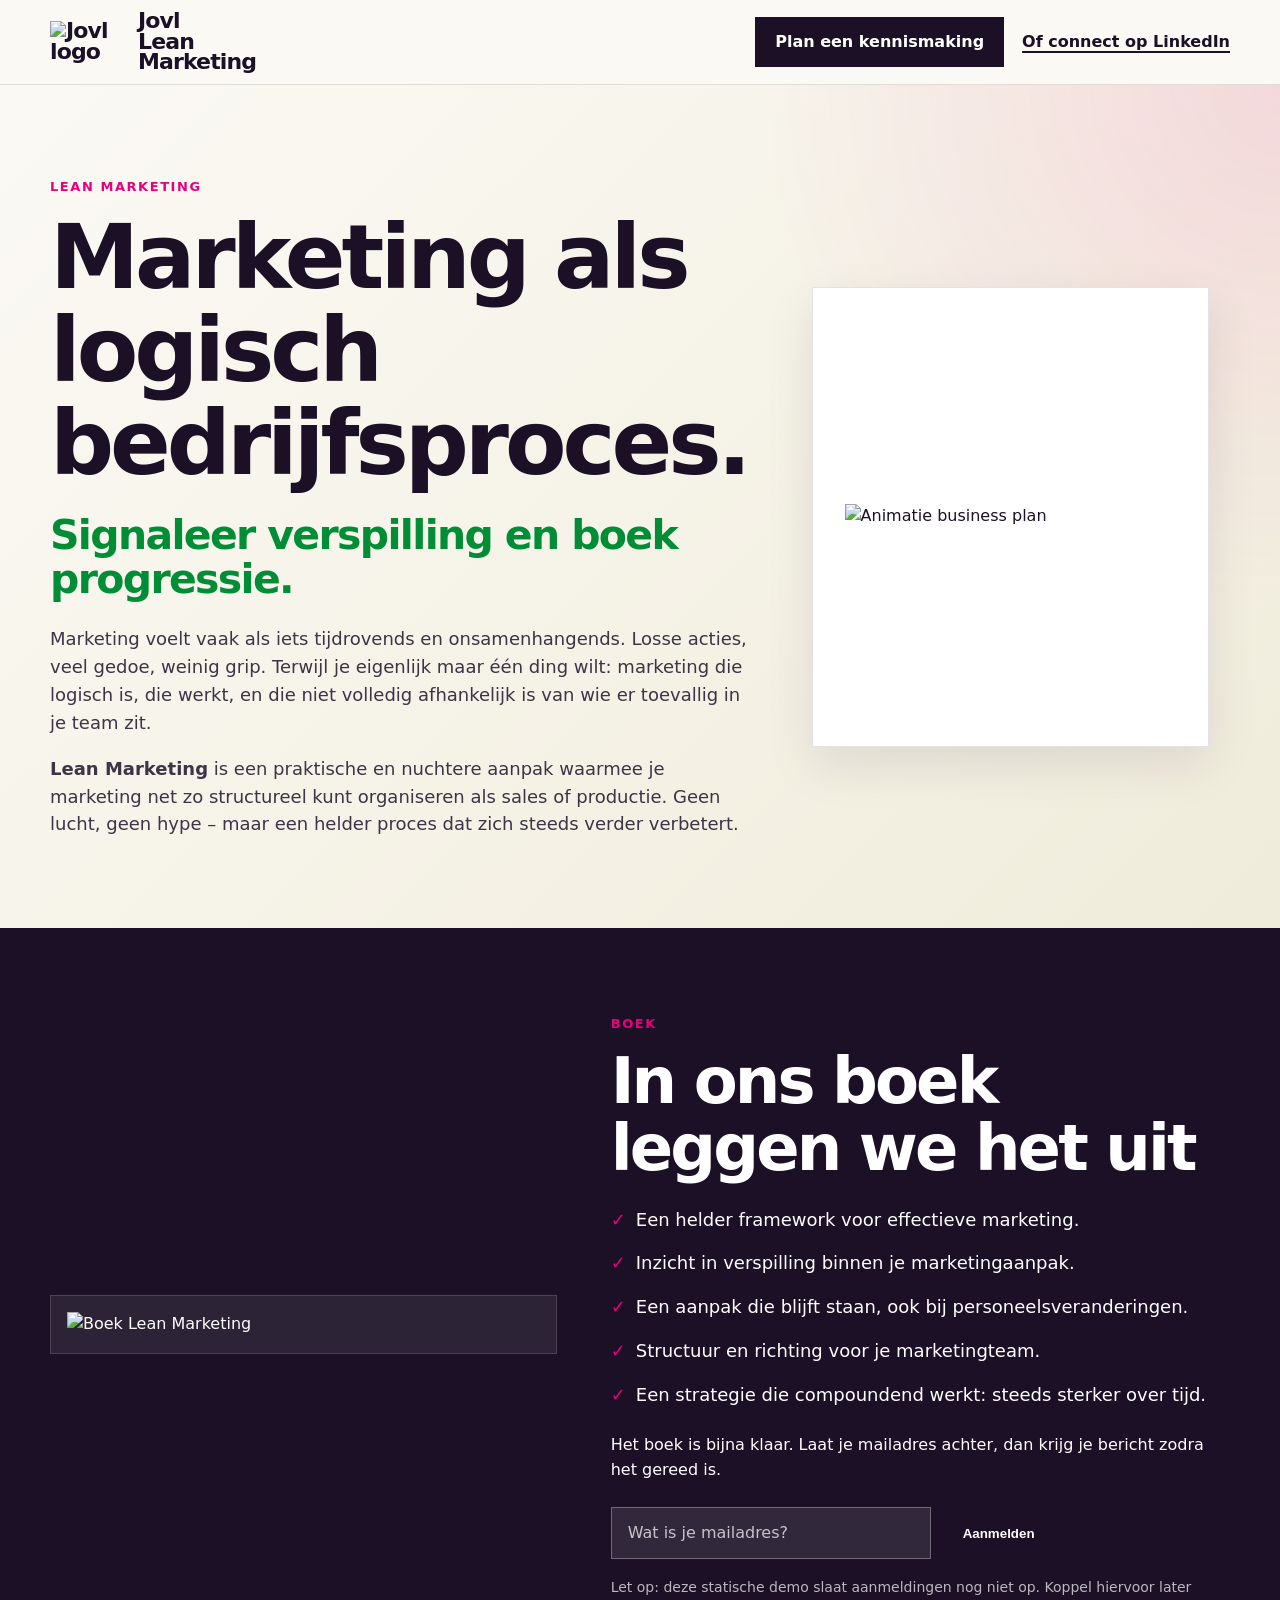
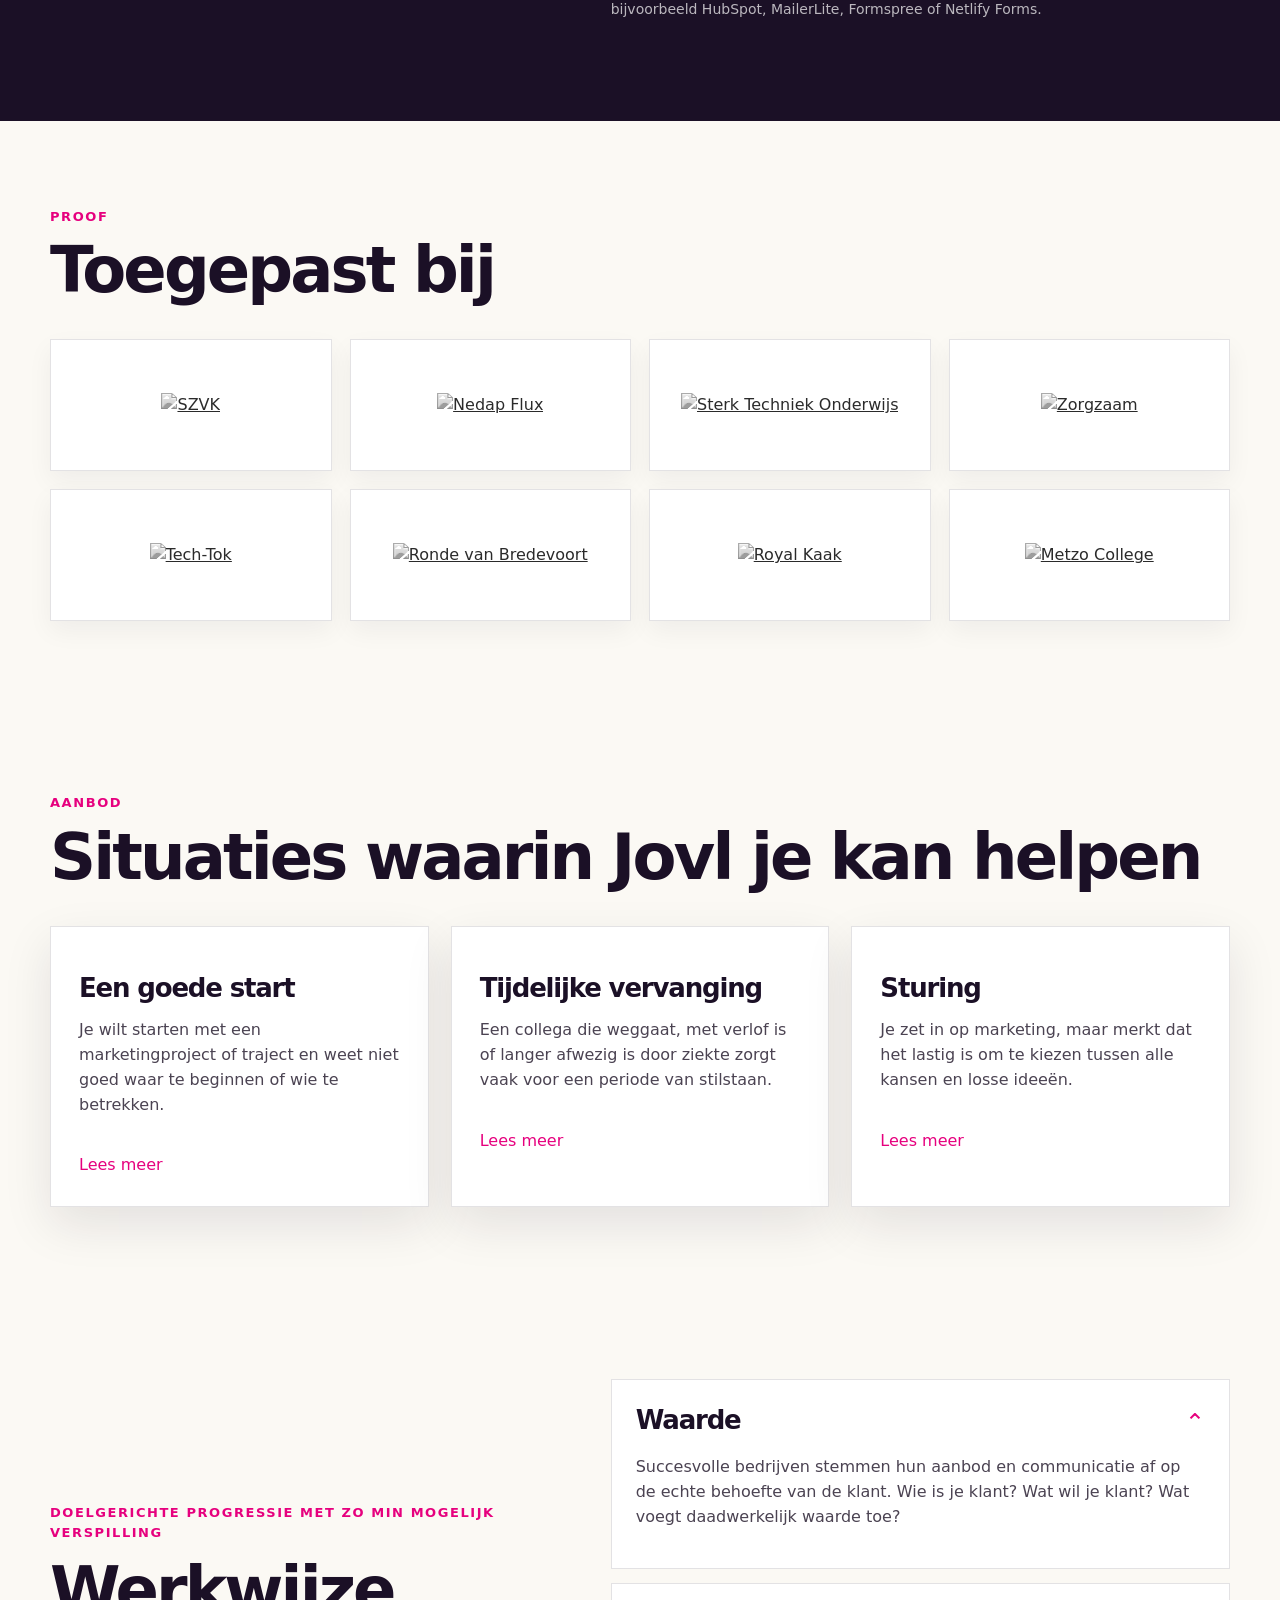
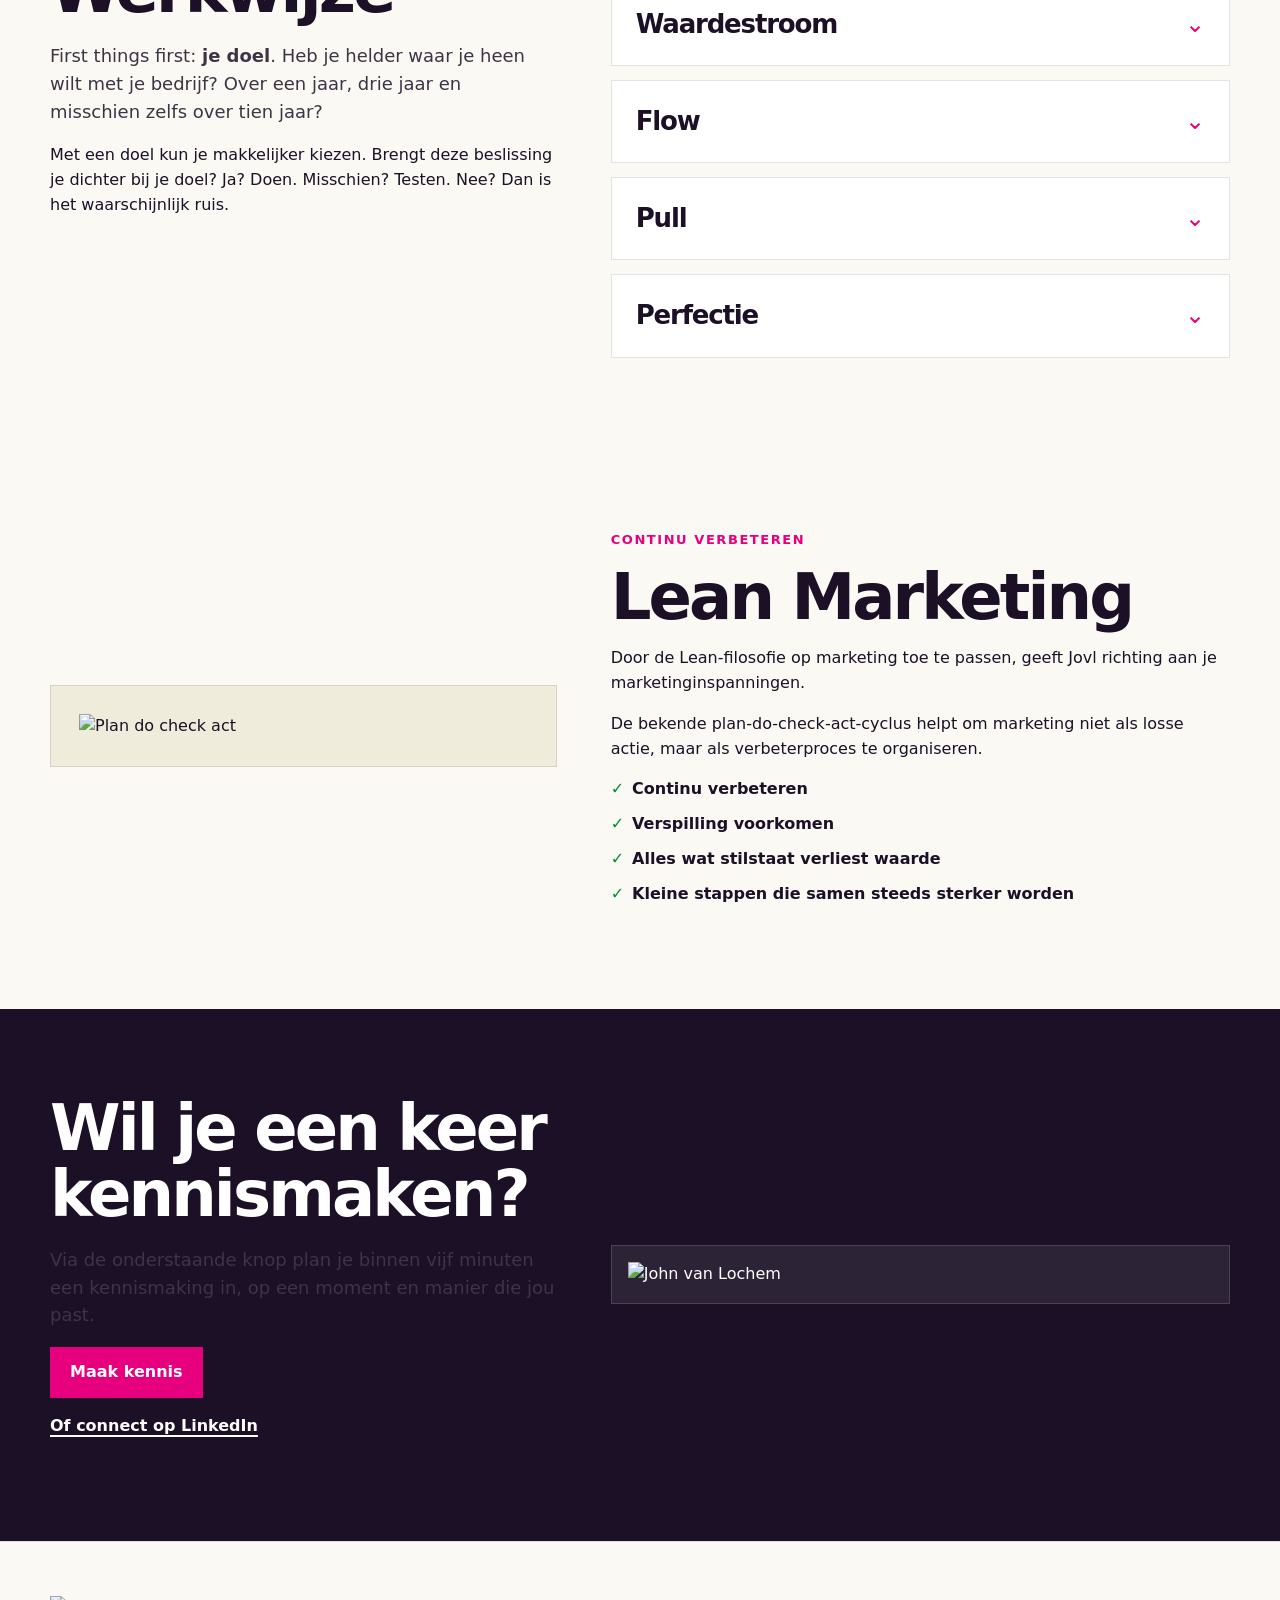
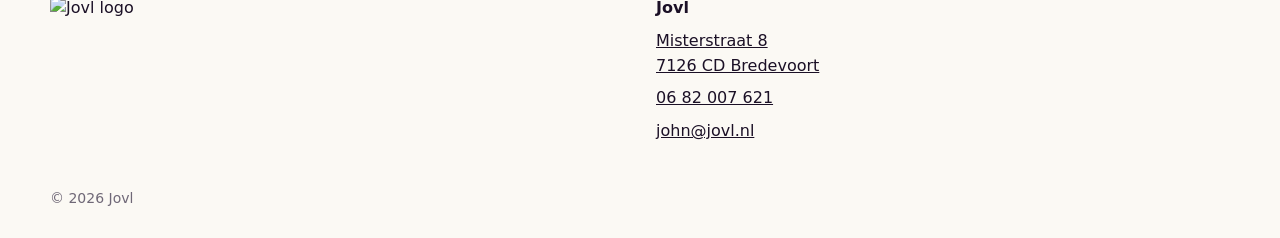
==== jovl-lean-marketing-standalone/index.html @ 8383be61 "Add files via upload" ====
<!doctype html>
<html lang="nl">
<head>
  <meta charset="utf-8" />
  <meta name="viewport" content="width=device-width, initial-scale=1" />
  <title>Jovl - Lean Marketing</title>
  <meta name="description" content="Pas Lean Marketing toe met Jovl. Marketing als logisch bedrijfsproces." />
  <meta property="og:title" content="Jovl - Lean Marketing" />
  <meta property="og:description" content="Pas Lean Marketing toe met Jovl." />
  <meta property="og:type" content="website" />

  <style>
    :root {
      --dark: #1b1026;
      --green: #16321e;
      --accent: #008d36;
      --cream: #fbf9f4;
      --beige: #f0ecdb;
      --pink: #e6007e;
      --light: #ffffff;
      --muted: #6f6877;
      --line: rgba(27, 16, 38, .12);
      --shadow: 0 18px 45px rgba(27, 16, 38, .10);
      --max: 1180px;
    }

    * { box-sizing: border-box; }
    html { scroll-behavior: smooth; }
    body {
      margin: 0;
      font-family: Montserrat, Inter, system-ui, -apple-system, BlinkMacSystemFont, "Segoe UI", sans-serif;
      color: var(--dark);
      background: var(--cream);
      line-height: 1.55;
    }

    img { max-width: 100%; display: block; }
    a { color: inherit; }

    .container {
      width: min(var(--max), calc(100% - 40px));
      margin: 0 auto;
    }

    .nav {
      position: sticky;
      top: 0;
      z-index: 20;
      background: rgba(251, 249, 244, .92);
      backdrop-filter: blur(10px);
      border-bottom: 1px solid var(--line);
    }

    .nav-inner {
      min-height: 84px;
      display: flex;
      align-items: center;
      justify-content: space-between;
      gap: 24px;
    }

    .brand {
      display: flex;
      align-items: center;
      gap: 16px;
      text-decoration: none;
      font-weight: 800;
      letter-spacing: -.04em;
      line-height: .95;
      font-size: 22px;
    }

    .brand img { width: 72px; height: auto; }

    .nav-actions {
      display: flex;
      align-items: center;
      gap: 18px;
      flex-wrap: wrap;
      justify-content: flex-end;
    }

    .button {
      display: inline-flex;
      align-items: center;
      justify-content: center;
      min-height: 48px;
      padding: 13px 20px;
      background: var(--dark);
      color: var(--light);
      text-decoration: none;
      font-weight: 700;
      border: 0;
      border-radius: 0;
      cursor: pointer;
      transition: transform .2s ease, background .2s ease;
    }

    .button:hover { transform: translateY(-2px); background: var(--green); }
    .text-link { font-weight: 700; text-decoration-thickness: 2px; text-underline-offset: 4px; }

    .hero {
      padding: 92px 0 72px;
      background:
        radial-gradient(circle at top right, rgba(230,0,126,.10), transparent 34%),
        linear-gradient(135deg, var(--cream) 0%, var(--beige) 100%);
    }

    .hero-grid {
      display: grid;
      grid-template-columns: 1.05fr .95fr;
      gap: 64px;
      align-items: center;
    }

    .eyebrow {
      text-transform: uppercase;
      letter-spacing: .12em;
      font-size: 13px;
      font-weight: 800;
      color: var(--pink);
      margin: 0 0 14px;
    }

    h1, h2, h3 { line-height: 1.04; margin: 0; letter-spacing: -.045em; }
    h1 { font-size: clamp(44px, 7vw, 92px); max-width: 850px; }
    h2 { font-size: clamp(34px, 5vw, 64px); }
    h3 { font-size: 26px; }

    .subtitle {
      margin: 22px 0 24px;
      font-size: clamp(24px, 3.2vw, 42px);
      font-weight: 800;
      line-height: 1.08;
      color: var(--accent);
      letter-spacing: -.04em;
    }

    .lead {
      font-size: 18px;
      max-width: 720px;
      color: #3d3446;
    }

    .hero-card {
      background: var(--light);
      border: 1px solid var(--line);
      box-shadow: var(--shadow);
      padding: 32px;
      min-height: 460px;
      display: grid;
      place-items: center;
    }

    .hero-card img {
      width: min(100%, 470px);
      mix-blend-mode: multiply;
    }

    section { padding: 86px 0; }
    .section-title { margin-bottom: 36px; }
    .section-title .eyebrow { margin-bottom: 10px; }

    .book-section, .cta {
      background: var(--dark);
      color: var(--light);
    }

    .book-grid, .cta-grid, .split-grid {
      display: grid;
      grid-template-columns: .9fr 1.1fr;
      gap: 54px;
      align-items: center;
    }

    .book-img, .portrait {
      background: rgba(255,255,255,.08);
      border: 1px solid rgba(255,255,255,.14);
      padding: 16px;
    }

    .checklist {
      display: grid;
      gap: 16px;
      margin: 24px 0;
      padding: 0;
      list-style: none;
      font-size: 18px;
    }

    .checklist li::before {
      content: "✓";
      color: var(--pink);
      font-weight: 900;
      margin-right: 10px;
    }

    .form {
      display: flex;
      gap: 12px;
      flex-wrap: wrap;
      margin-top: 24px;
    }

    input[type="email"] {
      min-height: 48px;
      padding: 13px 16px;
      border: 1px solid rgba(255,255,255,.30);
      background: rgba(255,255,255,.10);
      color: white;
      min-width: min(100%, 320px);
      font: inherit;
    }

    input::placeholder { color: rgba(255,255,255,.72); }

    .logos {
      display: grid;
      grid-template-columns: repeat(4, 1fr);
      gap: 18px;
    }

    .logo-card {
      min-height: 132px;
      background: var(--light);
      border: 1px solid var(--line);
      display: grid;
      place-items: center;
      padding: 22px;
      box-shadow: 0 10px 24px rgba(27,16,38,.05);
      cursor: pointer;
      position: relative;
      overflow: hidden;
    }

    .logo-card img {
      max-height: 72px;
      object-fit: contain;
      filter: grayscale(100%);
      opacity: .9;
      transition: transform .2s ease, filter .2s ease;
    }

    .logo-card:hover img { transform: scale(1.04); filter: grayscale(0); }

    .cards {
      display: grid;
      grid-template-columns: repeat(3, 1fr);
      gap: 22px;
    }

    .card {
      background: var(--light);
      border: 1px solid var(--line);
      padding: 28px;
      box-shadow: var(--shadow);
      min-height: 255px;
    }

    .card-icon { width: 62px; margin-bottom: 20px; }
    .card p, .principle p { color: #4b4352; }

    .more {
      display: none;
      margin-top: 14px;
      color: #4b4352;
    }

    .card.open .more { display: block; }
    .toggle {
      margin-top: 20px;
      border: 0;
      background: transparent;
      color: var(--pink);
      font-weight: 800;
      cursor: pointer;
      padding: 0;
      font: inherit;
    }

    .principles {
      display: grid;
      gap: 14px;
    }

    .principle {
      background: var(--light);
      border: 1px solid var(--line);
      padding: 22px 24px;
      cursor: pointer;
    }

    .principle-head {
      display: flex;
      align-items: center;
      justify-content: space-between;
      gap: 24px;
    }

    .principle .content {
      display: none;
      margin-top: 16px;
    }

    .principle.open .content { display: block; }
    .arrow { font-size: 24px; color: var(--pink); transition: transform .2s ease; }
    .principle.open .arrow { transform: rotate(180deg); }

    .lean-visual {
      background: var(--beige);
      border: 1px solid var(--line);
      padding: 28px;
    }

    .lean-list {
      list-style: none;
      padding: 0;
      display: grid;
      gap: 10px;
      font-weight: 700;
    }

    .lean-list li::before {
      content: "✓";
      color: var(--accent);
      margin-right: 8px;
    }

    .cta .button { background: var(--pink); color: white; }
    .cta .button:hover { background: var(--accent); }

    footer {
      padding: 54px 0 28px;
      background: var(--cream);
      border-top: 1px solid var(--line);
    }

    .footer-grid {
      display: grid;
      grid-template-columns: 1fr 1fr;
      gap: 32px;
      align-items: start;
    }

    .footer-logo { width: 120px; }
    .footer-contact { display: grid; gap: 8px; }
    .copyright {
      margin-top: 44px;
      color: var(--muted);
      font-size: 14px;
    }

    .notice {
      margin-top: 18px;
      font-size: 14px;
      color: rgba(255,255,255,.70);
    }

    @media (max-width: 920px) {
      .hero-grid, .book-grid, .cta-grid, .split-grid, .footer-grid {
        grid-template-columns: 1fr;
      }
      .logos { grid-template-columns: repeat(2, 1fr); }
      .cards { grid-template-columns: 1fr; }
      .nav-inner { align-items: flex-start; flex-direction: column; padding: 18px 0; }
      .nav-actions { justify-content: flex-start; }
    }

    @media (max-width: 560px) {
      .container { width: min(100% - 28px, var(--max)); }
      .hero { padding: 58px 0; }
      section { padding: 58px 0; }
      .logos { grid-template-columns: 1fr; }
      .brand img { width: 58px; }
      .button, input[type="email"] { width: 100%; }
    }
  </style>
</head>

<body>
  <nav class="nav">
    <div class="container nav-inner">
      <a class="brand" href="#">
        <img src="https://cdn.prod.website-files.com/6279de046398e015d0efe302/6279de6a30ddfc0746ff610c_icon%202.png" alt="Jovl logo">
        <span>Jovl<br>Lean<br>Marketing</span>
      </a>
      <div class="nav-actions">
        <a class="button" href="https://calendly.com/jovl-lean-marketing/persoonlijk-gesprek" target="_blank" rel="noopener">Plan een kennismaking</a>
        <a class="text-link" href="https://www.linkedin.com/in/john-van-lochem-668a8043/" target="_blank" rel="noopener">Of connect op LinkedIn</a>
      </div>
    </div>
  </nav>

  <header class="hero">
    <div class="container hero-grid">
      <div>
        <p class="eyebrow">Lean Marketing</p>
        <h1>Marketing als logisch bedrijfsproces.</h1>
        <p class="subtitle">Signaleer verspilling en boek progressie.</p>
        <p class="lead">
          Marketing voelt vaak als iets tijdrovends en onsamenhangends. Losse acties, veel gedoe, weinig grip.
          Terwijl je eigenlijk maar één ding wilt: marketing die logisch is, die werkt, en die niet volledig afhankelijk is
          van wie er toevallig in je team zit.
        </p>
        <p class="lead">
          <strong>Lean Marketing</strong> is een praktische en nuchtere aanpak waarmee je marketing net zo structureel kunt organiseren
          als sales of productie. Geen lucht, geen hype – maar een helder proces dat zich steeds verder verbetert.
        </p>
      </div>
      <div class="hero-card">
        <img src="https://cdn.prod.website-files.com/6279de046398e015d0efe302/6279ef6c2693dcaece6ee4ab_Business%20Plan%20(2).gif" alt="Animatie business plan">
      </div>
    </div>
  </header>

  <section class="book-section">
    <div class="container book-grid">
      <div class="book-img">
        <img src="https://cdn.prod.website-files.com/6279de046398e015d0efe302/67e6a779e53bbacf504eb63a_Ontwerp%20zonder%20titel%20(16).jpg" alt="Boek Lean Marketing">
      </div>
      <div>
        <p class="eyebrow">Boek</p>
        <h2>In ons boek leggen we het uit</h2>
        <ul class="checklist">
          <li>Een helder framework voor effectieve marketing.</li>
          <li>Inzicht in verspilling binnen je marketingaanpak.</li>
          <li>Een aanpak die blijft staan, ook bij personeelsveranderingen.</li>
          <li>Structuur en richting voor je marketingteam.</li>
          <li>Een strategie die compoundend werkt: steeds sterker over tijd.</li>
        </ul>
        <p>Het boek is bijna klaar. Laat je mailadres achter, dan krijg je bericht zodra het gereed is.</p>
        <form class="form" onsubmit="event.preventDefault(); this.querySelector('.button').textContent='Aangemeld'; this.reset();">
          <input type="email" name="email" placeholder="Wat is je mailadres?" required>
          <button class="button" type="submit">Aanmelden</button>
        </form>
        <p class="notice">Let op: deze statische demo slaat aanmeldingen nog niet op. Koppel hiervoor later bijvoorbeeld HubSpot, MailerLite, Formspree of Netlify Forms.</p>
      </div>
    </div>
  </section>

  <section>
    <div class="container">
      <div class="section-title">
        <p class="eyebrow">Proof</p>
        <h2>Toegepast bij</h2>
      </div>
      <div class="logos">
        <a class="logo-card" href="https://www.szvk.nl/Consumenten" target="_blank" rel="noopener"><img src="https://cdn.prod.website-files.com/6279de046398e015d0efe302/627a020b7e2778b992560e99_SZVK__ScaleMaxWidthWzQwMF0.png" alt="SZVK"></a>
        <a class="logo-card" href="https://nedapflux.com/nl/" target="_blank" rel="noopener"><img src="https://cdn.prod.website-files.com/6279de046398e015d0efe302/6279f6f169246c1d7cb34db1_download%20(4).png" alt="Nedap Flux"></a>
        <a class="logo-card" href="https://www.sterktechniekonderwijs.nl/regio/achterhoek" target="_blank" rel="noopener"><img src="https://cdn.prod.website-files.com/6279de046398e015d0efe302/6279f96f387e0471460a2e1f_sto_logo_met_tekst_klein.png" alt="Sterk Techniek Onderwijs"></a>
        <a class="logo-card" href="https://www.zorgzaam.nl/" target="_blank" rel="noopener"><img src="https://cdn.prod.website-files.com/6279de046398e015d0efe302/6279f9322693dc16586f2301_zorgzaam-logo.png" alt="Zorgzaam"></a>
        <a class="logo-card" href="https://www.tech-tok.nl/" target="_blank" rel="noopener"><img src="https://cdn.prod.website-files.com/6279de046398e015d0efe302/628b857a2e96457656bd228e_Mr%20en%20Ms%20T.png" alt="Tech-Tok"></a>
        <a class="logo-card" href="https://www.rondevanbredevoort.nl/" target="_blank" rel="noopener"><img src="https://cdn.prod.website-files.com/6279de046398e015d0efe302/627a01f8b5267998a397de6d_logo_ronde_van_bredevoort_RGB_high_contrast-e1490114851700.jpeg" alt="Ronde van Bredevoort"></a>
        <a class="logo-card" href="https://kaak.com/royal-kaak/" target="_blank" rel="noopener"><img src="https://cdn.prod.website-files.com/6279de046398e015d0efe302/63cd6bd53f5ddf388093cc63_logo%20Royal%20Kaak.png" alt="Royal Kaak"></a>
        <a class="logo-card" href="https://www.open-dag-metzo.nl/" target="_blank" rel="noopener"><img src="https://cdn.prod.website-files.com/6279de046398e015d0efe302/627b493e48f9ac4ac5e75d58_logo.png" alt="Metzo College"></a>
      </div>
    </div>
  </section>

  <section>
    <div class="container">
      <div class="section-title">
        <p class="eyebrow">Aanbod</p>
        <h2>Situaties waarin Jovl je kan helpen</h2>
      </div>
      <div class="cards">
        <article class="card">
          <img class="card-icon" src="https://cdn.prod.website-files.com/6279de046398e015d0efe302/6279de046398e01038efe326_c02.svg" alt="">
          <h3>Een goede start</h3>
          <p>Je wilt starten met een marketingproject of traject en weet niet goed waar te beginnen of wie te betrekken.</p>
          <div class="more">Denk aan een nieuwe website, campagne, evenement, het aannemen van een nieuwe collega of het opzetten van een online marketingteam.</div>
          <button class="toggle" type="button">Lees meer</button>
        </article>
        <article class="card">
          <img class="card-icon" src="https://cdn.prod.website-files.com/6279de046398e015d0efe302/6279de046398e00809efe329_c03.svg" alt="">
          <h3>Tijdelijke vervanging</h3>
          <p>Een collega die weggaat, met verlof is of langer afwezig is door ziekte zorgt vaak voor een periode van stilstaan.</p>
          <div class="more">Meer regel dan uitzondering: kennis valt weg, overdracht stokt en marketing verliest snelheid. Jovl brengt tijdelijk richting en voortgang.</div>
          <button class="toggle" type="button">Lees meer</button>
        </article>
        <article class="card">
          <img class="card-icon" src="https://cdn.prod.website-files.com/6279de046398e015d0efe302/6279de046398e06d89efe32a_c01.svg" alt="">
          <h3>Sturing</h3>
          <p>Je zet in op marketing, maar merkt dat het lastig is om te kiezen tussen alle kansen en losse ideeën.</p>
          <div class="more">Een kritische blik van buitenaf helpt om focus aan te brengen: wat draagt bij aan het doel, wat is ruis en wat kan later?</div>
          <button class="toggle" type="button">Lees meer</button>
        </article>
      </div>
    </div>
  </section>

  <section>
    <div class="container split-grid">
      <div>
        <p class="eyebrow">Doelgerichte progressie met zo min mogelijk verspilling</p>
        <h2>Werkwijze</h2>
        <p class="lead">
          First things first: <strong>je doel</strong>. Heb je helder waar je heen wilt met je bedrijf?
          Over een jaar, drie jaar en misschien zelfs over tien jaar?
        </p>
        <p>
          Met een doel kun je makkelijker kiezen. Brengt deze beslissing je dichter bij je doel? Ja? Doen.
          Misschien? Testen. Nee? Dan is het waarschijnlijk ruis.
        </p>
      </div>
      <div class="principles">
        <article class="principle open">
          <div class="principle-head"><h3>Waarde</h3><span class="arrow">⌄</span></div>
          <div class="content"><p>Succesvolle bedrijven stemmen hun aanbod en communicatie af op de echte behoefte van de klant. Wie is je klant? Wat wil je klant? Wat voegt daadwerkelijk waarde toe?</p></div>
        </article>
        <article class="principle">
          <div class="principle-head"><h3>Waardestroom</h3><span class="arrow">⌄</span></div>
          <div class="content"><p>Kijk kritisch naar alle marketinginspanningen. Welke stappen voegen waarde toe? Welke kosten tijd, geld of energie zonder duidelijke bijdrage?</p></div>
        </article>
        <article class="principle">
          <div class="principle-head"><h3>Flow</h3><span class="arrow">⌄</span></div>
          <div class="content"><p>Flow ontstaat wanneer verantwoordelijkheden duidelijk zijn, communicatie direct is en mensen kunnen werken vanuit vertrouwen in expertise.</p></div>
        </article>
        <article class="principle">
          <div class="principle-head"><h3>Pull</h3><span class="arrow">⌄</span></div>
          <div class="content"><p>Niet duwen met losse campagnes, maar vraag creëren door helder te maken welke waarde je toevoegt voor de juiste doelgroep.</p></div>
        </article>
        <article class="principle">
          <div class="principle-head"><h3>Perfectie</h3><span class="arrow">⌄</span></div>
          <div class="content"><p>Wacht niet tot alles perfect is. Start met een minimum dat waarde levert, test of het werkt, stuur bij en bouw verder.</p></div>
        </article>
      </div>
    </div>
  </section>

  <section>
    <div class="container split-grid">
      <div class="lean-visual">
        <img src="https://cdn.prod.website-files.com/6279de046398e015d0efe302/627f2b3a2d729d3fd4cb2ab8_plan.png" alt="Plan do check act">
      </div>
      <div>
        <p class="eyebrow">Continu verbeteren</p>
        <h2>Lean Marketing</h2>
        <p>Door de Lean-filosofie op marketing toe te passen, geeft Jovl richting aan je marketinginspanningen.</p>
        <p>De bekende plan-do-check-act-cyclus helpt om marketing niet als losse actie, maar als verbeterproces te organiseren.</p>
        <ul class="lean-list">
          <li>Continu verbeteren</li>
          <li>Verspilling voorkomen</li>
          <li>Alles wat stilstaat verliest waarde</li>
          <li>Kleine stappen die samen steeds sterker worden</li>
        </ul>
      </div>
    </div>
  </section>

  <section class="cta">
    <div class="container cta-grid">
      <div>
        <h2>Wil je een keer kennismaken?</h2>
        <p class="lead">Via de onderstaande knop plan je binnen vijf minuten een kennismaking in, op een moment en manier die jou past.</p>
        <p>
          <a class="button" href="https://calendly.com/jovl-lean-marketing/persoonlijk-gesprek" target="_blank" rel="noopener">Maak kennis</a>
        </p>
        <p><a class="text-link" href="https://www.linkedin.com/in/john-van-lochem-668a8043/" target="_blank" rel="noopener">Of connect op LinkedIn</a></p>
      </div>
      <div class="portrait">
        <img src="https://cdn.prod.website-files.com/6279de046398e015d0efe302/628779ca7182738223f8ad1f_John.jpeg" alt="John van Lochem">
      </div>
    </div>
  </section>

  <footer>
    <div class="container footer-grid">
      <div>
        <img class="footer-logo" src="https://cdn.prod.website-files.com/6279de046398e015d0efe302/6279de6a30ddfc0746ff610c_icon%202.png" alt="Jovl logo">
      </div>
      <div class="footer-contact">
        <strong>Jovl</strong>
        <a href="https://www.google.com/maps/place/Misterstraat+8,+7126+CD+Bredevoort/" target="_blank" rel="noopener">Misterstraat 8<br>7126 CD Bredevoort</a>
        <a href="tel:0682007621">06 82 007 621</a>
        <a href="mailto:john@jovl.nl">john@jovl.nl</a>
      </div>
    </div>
    <div class="container copyright">© <span id="year"></span> Jovl</div>
  </footer>

  <script>
    document.getElementById('year').textContent = new Date().getFullYear();

    document.querySelectorAll('.toggle').forEach(button => {
      button.addEventListener('click', () => {
        const card = button.closest('.card');
        card.classList.toggle('open');
        button.textContent = card.classList.contains('open') ? 'Toon minder' : 'Lees meer';
      });
    });

    document.querySelectorAll('.principle').forEach(item => {
      item.addEventListener('click', () => {
        item.classList.toggle('open');
      });
    });
  </script>
</body>
</html>
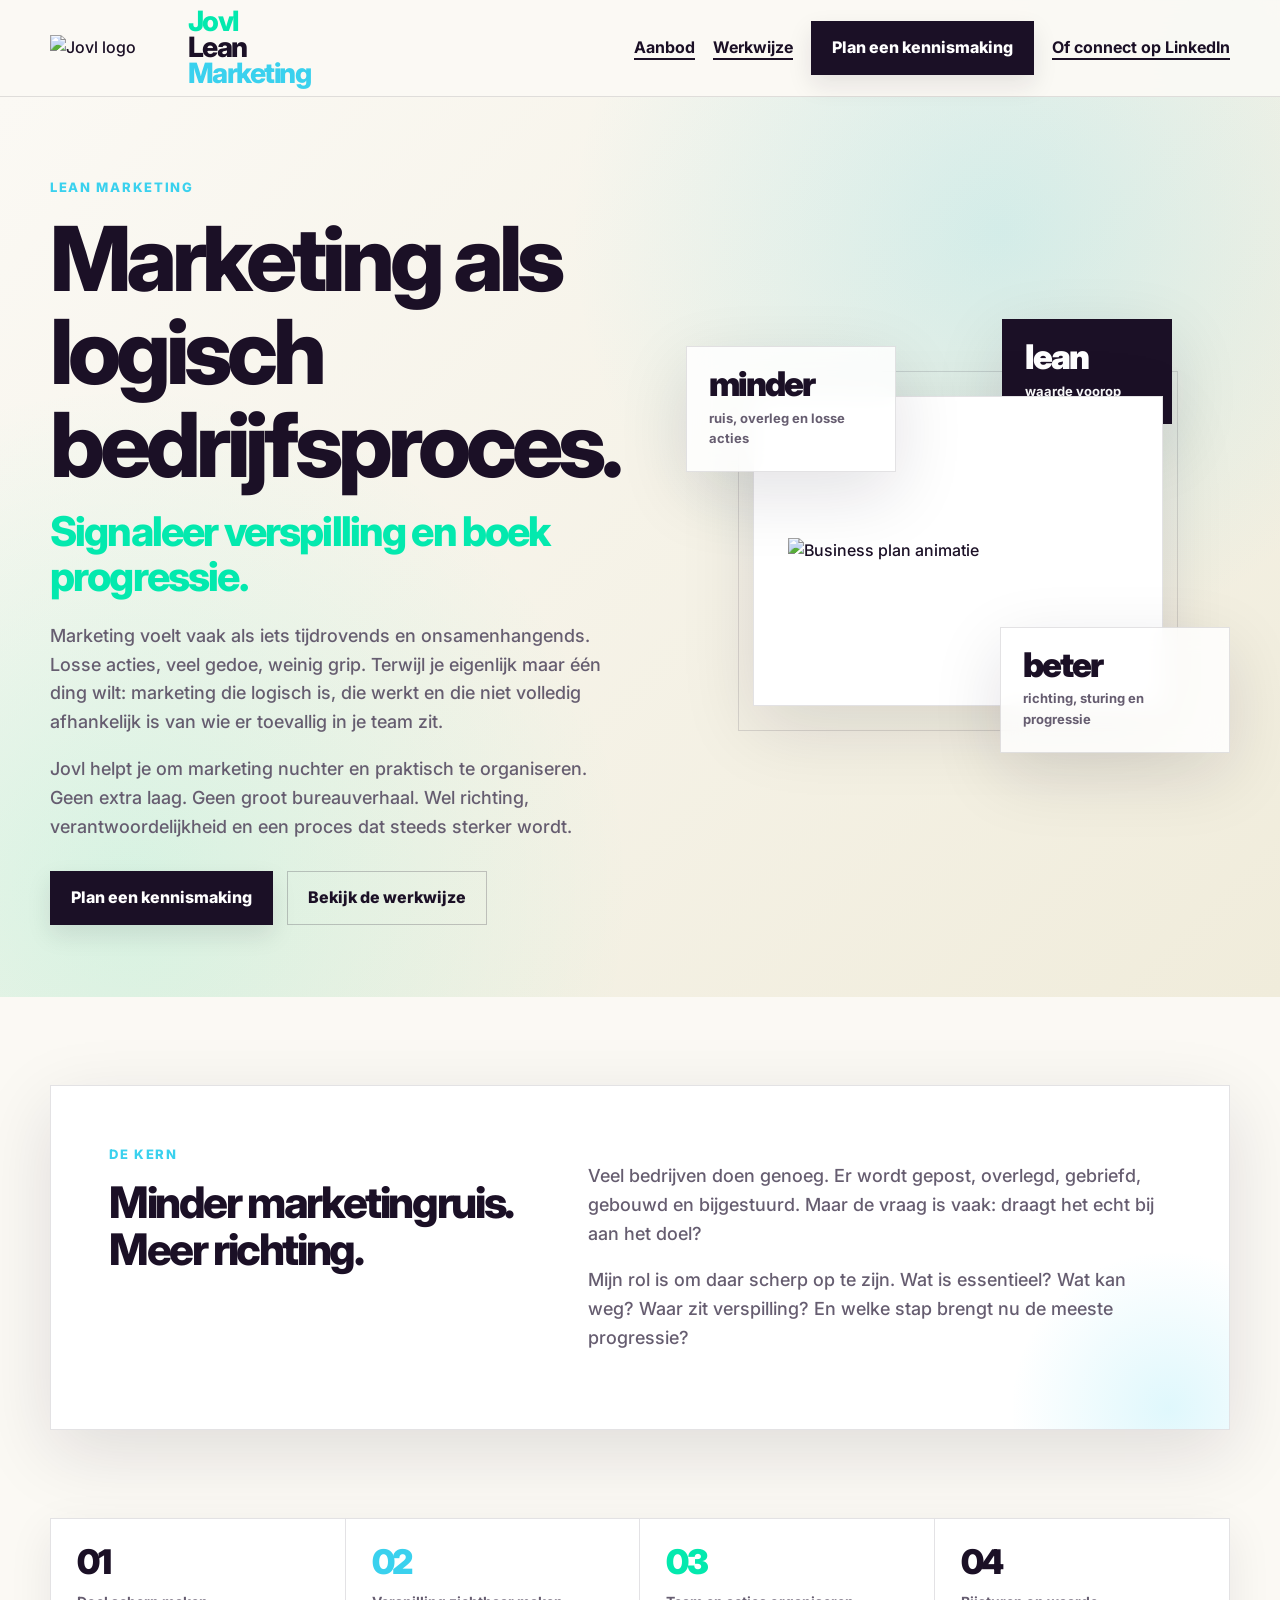
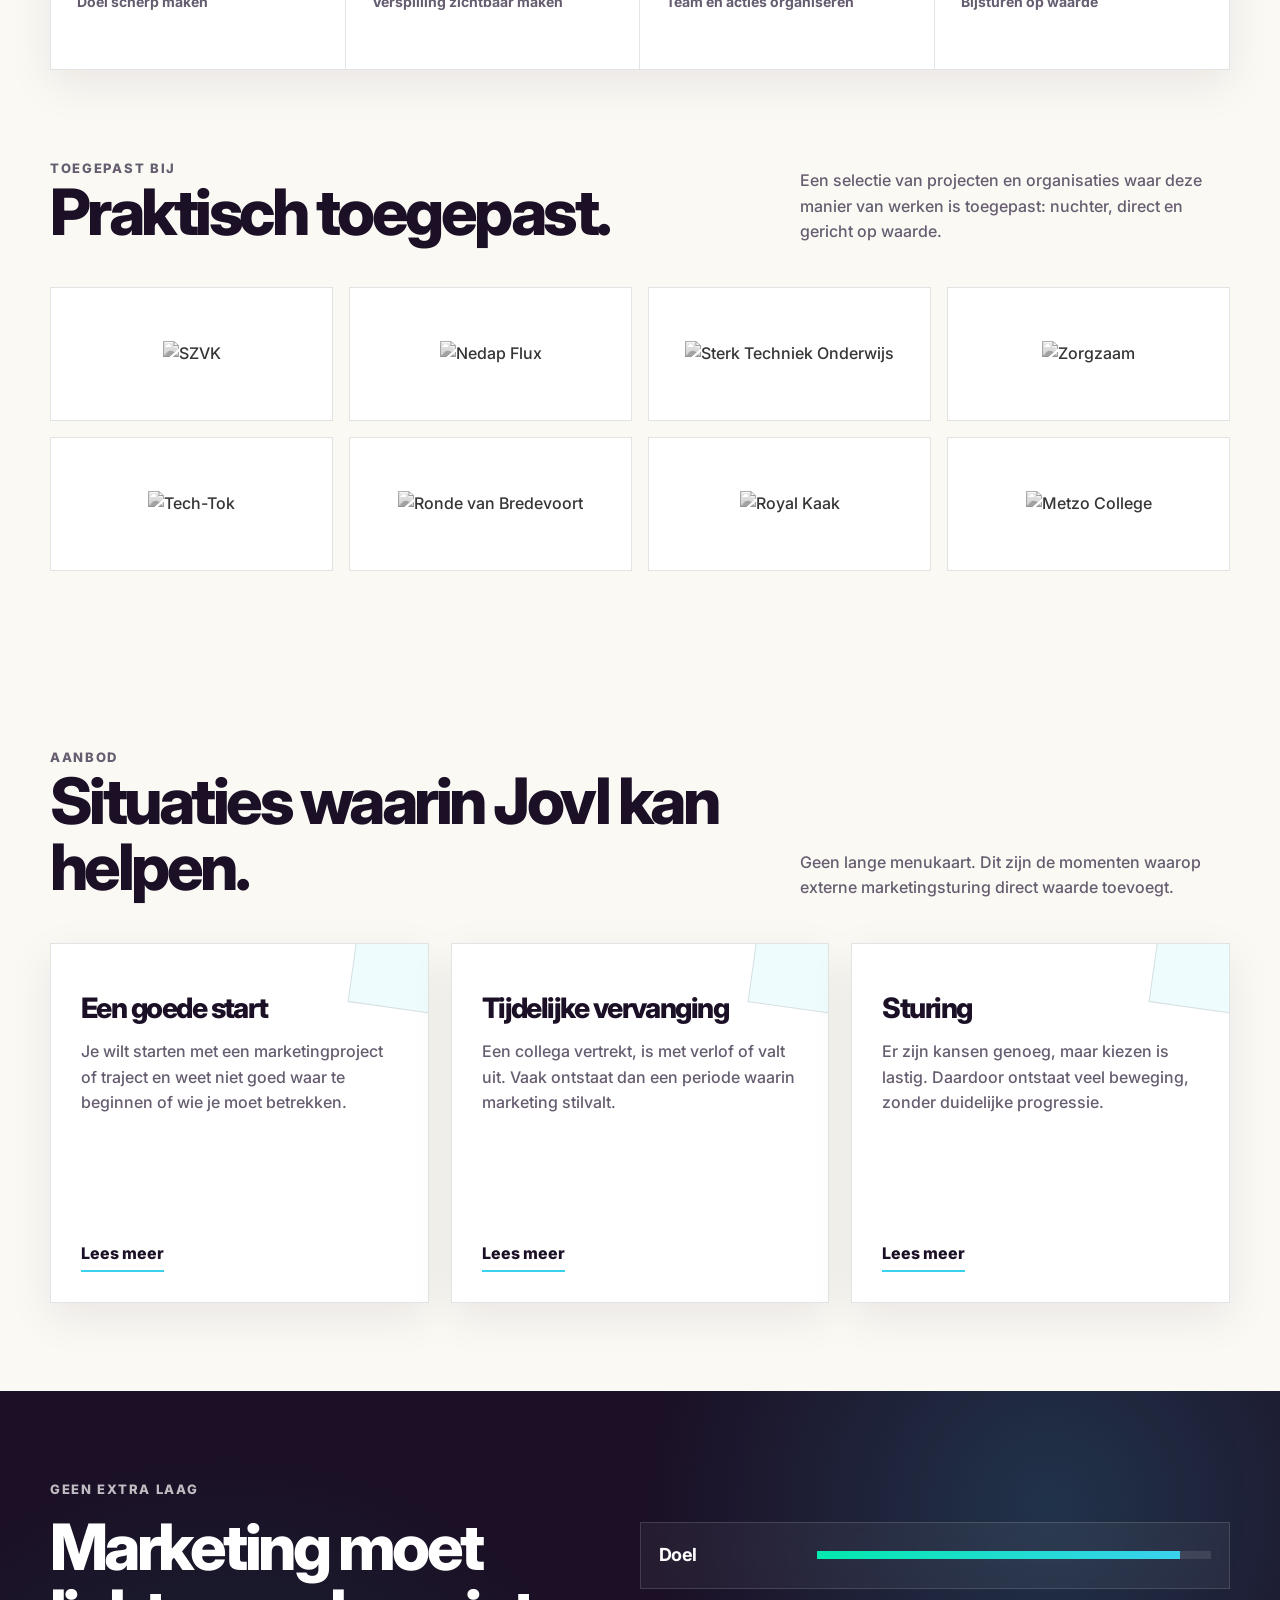
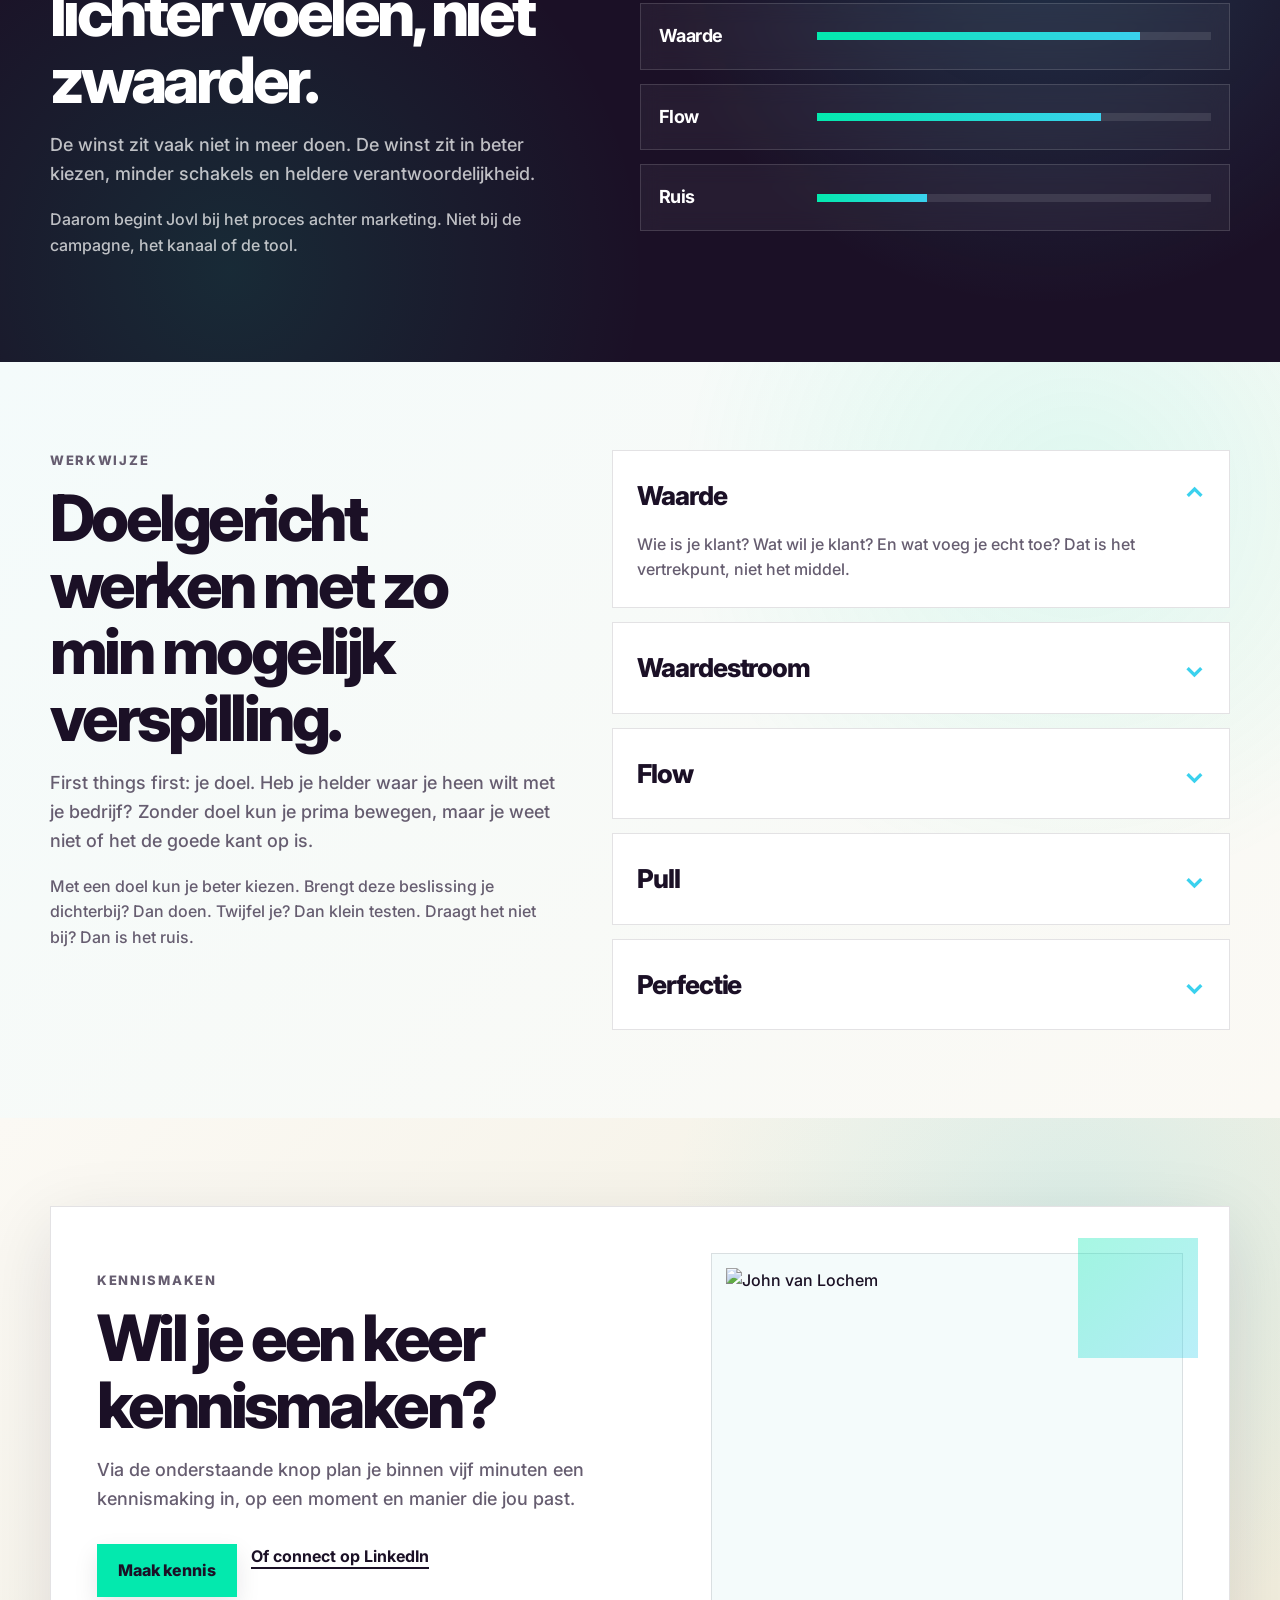
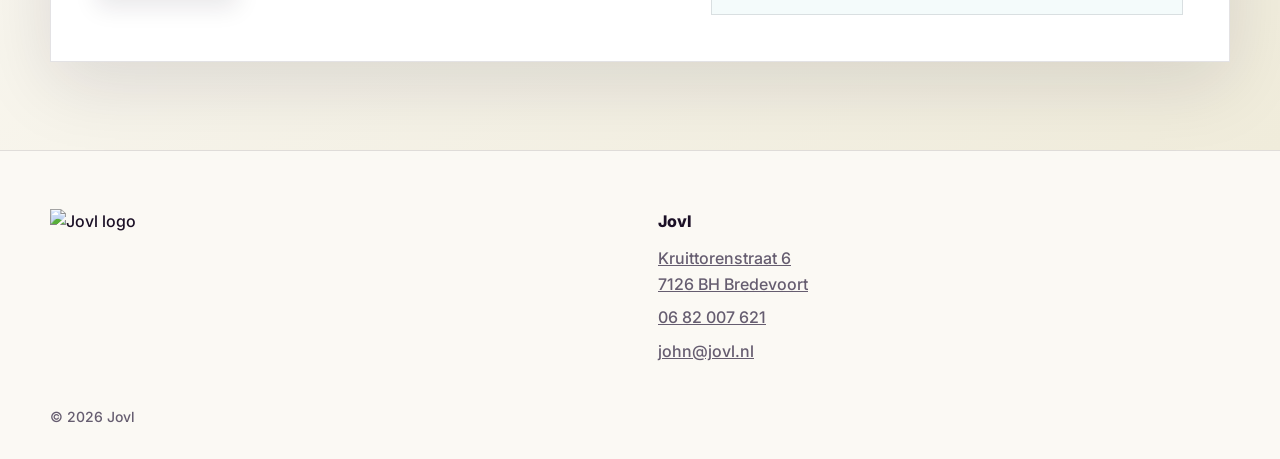
==== commit d1d33609: "Add files via upload" ====
--- a/jovl-lean-marketing-standalone/index.html
+++ b/jovl-lean-marketing-standalone/index.html
@@ -4,73 +4,122 @@
   <meta charset="utf-8" />
   <meta name="viewport" content="width=device-width, initial-scale=1" />
   <title>Jovl - Lean Marketing</title>
-  <meta name="description" content="Pas Lean Marketing toe met Jovl. Marketing als logisch bedrijfsproces." />
+  <meta name="description" content="Marketing als logisch bedrijfsproces. Signaleer verspilling en boek progressie." />
   <meta property="og:title" content="Jovl - Lean Marketing" />
-  <meta property="og:description" content="Pas Lean Marketing toe met Jovl." />
+  <meta property="og:description" content="Marketing als logisch bedrijfsproces. Signaleer verspilling en boek progressie." />
   <meta property="og:type" content="website" />
 
+  <link rel="shortcut icon" type="image/x-icon" href="https://cdn.prod.website-files.com/6279de046398e015d0efe302/627a0329b52679798097e0e8_favicon%20Jovl%202.png">
+  <link rel="apple-touch-icon" href="https://cdn.prod.website-files.com/6279de046398e015d0efe302/627a030c1591456c700988f5_favicon%20Jovl.png">
+
   <style>
+    @import url('https://fonts.googleapis.com/css2?family=Inter:wght@500;600;700;800;900&display=swap');
+
     :root {
-      --dark: #1b1026;
-      --green: #16321e;
-      --accent: #008d36;
+      --dark: #1B1026;
+      --mint: #03E9AE;
+      --cyan: #3AD1EE;
       --cream: #fbf9f4;
-      --beige: #f0ecdb;
-      --pink: #e6007e;
-      --light: #ffffff;
-      --muted: #6f6877;
-      --line: rgba(27, 16, 38, .12);
-      --shadow: 0 18px 45px rgba(27, 16, 38, .10);
+      --sand: #f0ecdb;
+      --pale: #f4fbfb;
+      --white: #ffffff;
+      --text: #1B1026;
+      --muted: #665d70;
+      --muted-2: #857d8c;
+      --line: rgba(27,16,38,.12);
+      --line-strong: rgba(27,16,38,.18);
+      --soft-shadow: 0 14px 42px rgba(27,16,38,.08);
+      --shadow: 0 22px 70px rgba(27,16,38,.12);
       --max: 1180px;
+      --ease: cubic-bezier(.16, 1, .3, 1);
     }
 
     * { box-sizing: border-box; }
+
     html { scroll-behavior: smooth; }
+
     body {
       margin: 0;
-      font-family: Montserrat, Inter, system-ui, -apple-system, BlinkMacSystemFont, "Segoe UI", sans-serif;
-      color: var(--dark);
+      font-family: Inter, system-ui, -apple-system, BlinkMacSystemFont, "Segoe UI", sans-serif;
       background: var(--cream);
-      line-height: 1.55;
+      color: var(--text);
+      line-height: 1.6;
+      font-size: 16px;
+      font-weight: 500;
+      overflow-x: hidden;
+    }
+
+    body::before {
+      content: "";
+      position: fixed;
+      inset: 0;
+      pointer-events: none;
+      background-image:
+        linear-gradient(rgba(27,16,38,.035) 1px, transparent 1px),
+        linear-gradient(90deg, rgba(27,16,38,.035) 1px, transparent 1px);
+      background-size: 44px 44px;
+      mask-image: linear-gradient(to bottom, rgba(0,0,0,.52), transparent 72%);
+      z-index: -2;
+    }
+
+    body::after {
+      content: "";
+      position: fixed;
+      width: 640px;
+      height: 640px;
+      right: -260px;
+      top: -260px;
+      background:
+        radial-gradient(circle, rgba(58,209,238,.18), transparent 64%);
+      pointer-events: none;
+      z-index: -1;
     }
 
     img { max-width: 100%; display: block; }
     a { color: inherit; }
-
-    .container {
-      width: min(var(--max), calc(100% - 40px));
-      margin: 0 auto;
-    }
+    .container { width: min(var(--max), calc(100% - 40px)); margin: 0 auto; }
+
+    ::selection { background: var(--mint); color: var(--dark); }
 
     .nav {
       position: sticky;
       top: 0;
-      z-index: 20;
-      background: rgba(251, 249, 244, .92);
-      backdrop-filter: blur(10px);
+      z-index: 50;
+      background: rgba(251,249,244,.94);
+      backdrop-filter: blur(16px);
       border-bottom: 1px solid var(--line);
     }
 
     .nav-inner {
-      min-height: 84px;
+      min-height: 96px;
       display: flex;
       align-items: center;
       justify-content: space-between;
-      gap: 24px;
+      gap: 28px;
     }
 
     .brand {
       display: flex;
       align-items: center;
-      gap: 16px;
+      gap: 20px;
       text-decoration: none;
+    }
+
+    .brand img {
+      width: 118px;
+      height: auto;
+    }
+
+    .brand-title {
+      font-size: 28px;
+      line-height: .92;
       font-weight: 800;
-      letter-spacing: -.04em;
-      line-height: .95;
-      font-size: 22px;
-    }
-
-    .brand img { width: 72px; height: auto; }
+      letter-spacing: -.055em;
+      color: var(--dark);
+    }
+
+    .brand-title .jovl { color: var(--mint); }
+    .brand-title .marketing { color: var(--cyan); }
 
     .nav-actions {
       display: flex;
@@ -82,166 +131,385 @@
 
     .button {
       display: inline-flex;
+      min-height: 48px;
       align-items: center;
       justify-content: center;
-      min-height: 48px;
       padding: 13px 20px;
       background: var(--dark);
-      color: var(--light);
+      color: white;
+      border: 1px solid var(--dark);
       text-decoration: none;
-      font-weight: 700;
-      border: 0;
+      font-weight: 800;
       border-radius: 0;
       cursor: pointer;
-      transition: transform .2s ease, background .2s ease;
-    }
-
-    .button:hover { transform: translateY(-2px); background: var(--green); }
-    .text-link { font-weight: 700; text-decoration-thickness: 2px; text-underline-offset: 4px; }
+      transition: transform .2s ease, background .2s ease, border-color .2s ease, box-shadow .2s ease;
+      box-shadow: 0 10px 24px rgba(27,16,38,.10);
+    }
+
+    .button:hover {
+      background: var(--mint);
+      border-color: var(--mint);
+      color: var(--dark);
+      transform: translateY(-2px);
+      box-shadow: 0 14px 30px rgba(3,233,174,.20);
+    }
+
+    .button.light {
+      background: var(--mint);
+      color: var(--dark);
+      border-color: var(--mint);
+    }
+
+    .button.light:hover {
+      background: var(--cyan);
+      border-color: var(--cyan);
+    }
+
+    .button.secondary {
+      background: transparent;
+      color: var(--dark);
+      border-color: rgba(27,16,38,.22);
+      box-shadow: none;
+    }
+
+    .button.secondary:hover {
+      background: var(--dark);
+      color: white;
+      border-color: var(--dark);
+    }
+
+    .text-link {
+      color: var(--dark);
+      font-weight: 700;
+      text-decoration: underline;
+      text-decoration-thickness: 2px;
+      text-underline-offset: 5px;
+      transition: color .2s ease;
+    }
+
+    .text-link:hover { color: var(--cyan); }
 
     .hero {
-      padding: 92px 0 72px;
+      position: relative;
+      overflow: hidden;
+      padding: 80px 0 72px;
       background:
-        radial-gradient(circle at top right, rgba(230,0,126,.10), transparent 34%),
-        linear-gradient(135deg, var(--cream) 0%, var(--beige) 100%);
+        radial-gradient(circle at 78% 15%, rgba(58,209,238,.18), transparent 34%),
+        radial-gradient(circle at 10% 88%, rgba(3,233,174,.13), transparent 36%),
+        linear-gradient(135deg, var(--cream), var(--sand));
     }
 
     .hero-grid {
-      display: grid;
-      grid-template-columns: 1.05fr .95fr;
-      gap: 64px;
+      position: relative;
+      z-index: 2;
+      display: grid;
+      grid-template-columns: 1.03fr .97fr;
+      gap: 58px;
       align-items: center;
     }
 
     .eyebrow {
+      margin: 0 0 14px;
+      color: var(--cyan);
       text-transform: uppercase;
-      letter-spacing: .12em;
+      letter-spacing: .13em;
       font-size: 13px;
       font-weight: 800;
-      color: var(--pink);
-      margin: 0 0 14px;
-    }
-
-    h1, h2, h3 { line-height: 1.04; margin: 0; letter-spacing: -.045em; }
-    h1 { font-size: clamp(44px, 7vw, 92px); max-width: 850px; }
-    h2 { font-size: clamp(34px, 5vw, 64px); }
-    h3 { font-size: 26px; }
-
-    .subtitle {
-      margin: 22px 0 24px;
-      font-size: clamp(24px, 3.2vw, 42px);
+    }
+
+    h1, h2, h3 {
+      margin: 0;
+      color: var(--dark);
+      line-height: 1.04;
+      letter-spacing: -.055em;
       font-weight: 800;
+    }
+
+    h1 { font-size: clamp(48px, 7vw, 94px); }
+    h2 { font-size: clamp(34px, 5vw, 66px); }
+    h3 { font-size: clamp(23px, 2.2vw, 34px); }
+
+    .hero-subtitle {
+      margin: 18px 0 24px;
+      font-size: clamp(25px, 3.2vw, 42px);
       line-height: 1.08;
-      color: var(--accent);
-      letter-spacing: -.04em;
+      letter-spacing: -.045em;
+      font-weight: 800;
+      color: var(--mint);
     }
 
     .lead {
+      max-width: 720px;
       font-size: 18px;
-      max-width: 720px;
-      color: #3d3446;
-    }
-
-    .hero-card {
-      background: var(--light);
+      color: var(--muted);
+      font-weight: 500;
+    }
+
+    .hero-actions {
+      display: flex;
+      gap: 14px;
+      flex-wrap: wrap;
+      margin-top: 30px;
+    }
+
+    .hero-visual {
+      position: relative;
+      min-height: 520px;
+      display: grid;
+      place-items: center;
+      perspective: 1000px;
+    }
+
+    .system-card {
+      position: absolute;
+      background: rgba(255,255,255,.84);
       border: 1px solid var(--line);
       box-shadow: var(--shadow);
-      padding: 32px;
-      min-height: 460px;
-      display: grid;
-      place-items: center;
-    }
-
-    .hero-card img {
-      width: min(100%, 470px);
+      backdrop-filter: blur(12px);
+      padding: 22px;
+      transition: transform .45s var(--ease), box-shadow .45s var(--ease);
+    }
+
+    .system-card:hover {
+      transform: translateY(-8px);
+      box-shadow: 0 30px 80px rgba(27,16,38,.16);
+    }
+
+    .system-card.core {
+      width: min(84%, 410px);
+      min-height: 310px;
+      display: grid;
+      align-content: center;
+      z-index: 3;
+      background: white;
+    }
+
+    .system-card.core img {
+      width: min(340px, 100%);
+      margin: 0 auto;
       mix-blend-mode: multiply;
     }
 
-    section { padding: 86px 0; }
-    .section-title { margin-bottom: 36px; }
-    .section-title .eyebrow { margin-bottom: 10px; }
-
-    .book-section, .cta {
+    .system-card.one {
+      width: 210px;
+      left: 0;
+      top: 55px;
+      z-index: 4;
+      animation: floatA 8s ease-in-out infinite alternate;
+    }
+
+    .system-card.two {
+      width: 230px;
+      right: 0;
+      bottom: 58px;
+      z-index: 4;
+      animation: floatB 9s ease-in-out infinite alternate;
+    }
+
+    .system-card.three {
+      width: 170px;
+      right: 58px;
+      top: 28px;
+      z-index: 2;
       background: var(--dark);
-      color: var(--light);
-    }
-
-    .book-grid, .cta-grid, .split-grid {
-      display: grid;
-      grid-template-columns: .9fr 1.1fr;
-      gap: 54px;
-      align-items: center;
-    }
-
-    .book-img, .portrait {
-      background: rgba(255,255,255,.08);
-      border: 1px solid rgba(255,255,255,.14);
-      padding: 16px;
-    }
-
-    .checklist {
-      display: grid;
-      gap: 16px;
-      margin: 24px 0;
-      padding: 0;
-      list-style: none;
-      font-size: 18px;
-    }
-
-    .checklist li::before {
-      content: "✓";
-      color: var(--pink);
+      color: white;
+      animation: floatC 7s ease-in-out infinite alternate;
+    }
+
+    .system-card.three strong,
+    .system-card.three span { color: white; }
+
+    .system-card strong {
+      display: block;
+      color: var(--dark);
+      font-size: 34px;
+      line-height: .9;
+      letter-spacing: -.06em;
       font-weight: 900;
-      margin-right: 10px;
-    }
-
-    .form {
-      display: flex;
-      gap: 12px;
-      flex-wrap: wrap;
-      margin-top: 24px;
-    }
-
-    input[type="email"] {
-      min-height: 48px;
-      padding: 13px 16px;
-      border: 1px solid rgba(255,255,255,.30);
-      background: rgba(255,255,255,.10);
-      color: white;
-      min-width: min(100%, 320px);
-      font: inherit;
-    }
-
-    input::placeholder { color: rgba(255,255,255,.72); }
-
-    .logos {
-      display: grid;
-      grid-template-columns: repeat(4, 1fr);
-      gap: 18px;
-    }
-
-    .logo-card {
-      min-height: 132px;
-      background: var(--light);
+    }
+
+    .system-card span {
+      display: block;
+      color: var(--muted);
+      font-size: 13px;
+      font-weight: 700;
+      margin-top: 8px;
+    }
+
+    .line-map {
+      position: absolute;
+      inset: 80px 52px;
+      border: 1px solid rgba(27,16,38,.13);
+      z-index: 1;
+    }
+
+    .line-map::before,
+    .line-map::after {
+      content: "";
+      position: absolute;
+      background: linear-gradient(90deg, var(--mint), var(--cyan));
+    }
+
+    .line-map::before {
+      width: 80%;
+      height: 2px;
+      top: 50%;
+      left: 10%;
+    }
+
+    .line-map::after {
+      width: 2px;
+      height: 70%;
+      left: 50%;
+      top: 15%;
+    }
+
+    @keyframes floatA { to { transform: translate3d(12px, -14px, 0); } }
+    @keyframes floatB { to { transform: translate3d(-12px, 12px, 0); } }
+    @keyframes floatC { to { transform: translate3d(-8px, -10px, 0); } }
+
+    section { padding: 88px 0; }
+
+    .intro-card {
+      background: white;
       border: 1px solid var(--line);
-      display: grid;
-      place-items: center;
-      padding: 22px;
-      box-shadow: 0 10px 24px rgba(27,16,38,.05);
-      cursor: pointer;
+      box-shadow: var(--shadow);
+      padding: clamp(30px, 5vw, 58px);
+      display: grid;
+      grid-template-columns: .85fr 1.15fr;
+      gap: 48px;
+      align-items: start;
       position: relative;
       overflow: hidden;
     }
 
+    .intro-card::after {
+      content: "";
+      position: absolute;
+      right: -100px;
+      bottom: -140px;
+      width: 320px;
+      height: 320px;
+      background: radial-gradient(circle, rgba(58,209,238,.16), transparent 70%);
+      pointer-events: none;
+    }
+
+    .intro-card p.big {
+      margin: 0;
+      font-size: clamp(28px, 3.4vw, 48px);
+      line-height: 1.08;
+      letter-spacing: -.055em;
+      font-weight: 800;
+      color: var(--dark);
+    }
+
+    .intro-card .copy {
+      color: var(--muted);
+      font-size: 18px;
+      position: relative;
+      z-index: 2;
+    }
+
+    .signal-strip {
+      padding: 0;
+    }
+
+    .strip-grid {
+      display: grid;
+      grid-template-columns: repeat(4, 1fr);
+      border: 1px solid var(--line);
+      background: white;
+      box-shadow: var(--soft-shadow);
+    }
+
+    .strip-item {
+      padding: 26px;
+      border-right: 1px solid var(--line);
+      min-height: 150px;
+    }
+
+    .strip-item:last-child { border-right: 0; }
+
+    .strip-item strong {
+      display: block;
+      font-size: 34px;
+      line-height: 1;
+      font-weight: 900;
+      letter-spacing: -.07em;
+      color: var(--dark);
+      margin-bottom: 10px;
+    }
+
+    .strip-item span {
+      color: var(--muted);
+      font-weight: 700;
+      font-size: 14px;
+    }
+
+    .strip-item:nth-child(2) strong { color: var(--cyan); }
+    .strip-item:nth-child(3) strong { color: var(--mint); }
+
+    .section-head {
+      display: grid;
+      grid-template-columns: 1fr minmax(260px, 430px);
+      gap: 36px;
+      align-items: end;
+      margin-bottom: 42px;
+    }
+
+    .section-head p { color: var(--muted); margin: 0; }
+
+    .logos {
+      display: grid;
+      grid-template-columns: repeat(4, 1fr);
+      gap: 16px;
+    }
+
+    .logo-card {
+      min-height: 134px;
+      padding: 24px;
+      display: grid;
+      place-items: center;
+      background: white;
+      border: 1px solid var(--line);
+      text-decoration: none;
+      position: relative;
+      overflow: hidden;
+      transition: transform .2s ease, box-shadow .2s ease, border-color .2s ease;
+    }
+
+    .logo-card::after {
+      content: "";
+      position: absolute;
+      inset: auto 0 0;
+      height: 3px;
+      background: linear-gradient(90deg, var(--mint), var(--cyan));
+      transform: scaleX(0);
+      transform-origin: left;
+      transition: transform .24s ease;
+    }
+
+    .logo-card:hover {
+      transform: translateY(-5px);
+      box-shadow: var(--shadow);
+      border-color: rgba(58,209,238,.40);
+    }
+
+    .logo-card:hover::after { transform: scaleX(1); }
+
     .logo-card img {
-      max-height: 72px;
+      max-height: 74px;
       object-fit: contain;
-      filter: grayscale(100%);
-      opacity: .9;
-      transition: transform .2s ease, filter .2s ease;
-    }
-
-    .logo-card:hover img { transform: scale(1.04); filter: grayscale(0); }
+      filter: grayscale(1);
+      opacity: .86;
+      transition: filter .2s ease, opacity .2s ease, transform .2s ease;
+    }
+
+    .logo-card:hover img {
+      filter: grayscale(0);
+      opacity: 1;
+      transform: translateY(-4px);
+    }
 
     .cards {
       display: grid;
@@ -250,33 +518,157 @@
     }
 
     .card {
-      background: var(--light);
+      background: white;
       border: 1px solid var(--line);
-      padding: 28px;
+      box-shadow: var(--soft-shadow);
+      padding: 30px;
+      min-height: 360px;
+      display: flex;
+      flex-direction: column;
+      justify-content: space-between;
+      position: relative;
+      overflow: hidden;
+      transition: transform .2s ease, box-shadow .2s ease, border-color .2s ease;
+    }
+
+    .card::before {
+      content: "";
+      position: absolute;
+      width: 160px;
+      height: 160px;
+      right: -92px;
+      top: -92px;
+      border: 1px solid rgba(27,16,38,.12);
+      background: rgba(58,209,238,.08);
+      transform: rotate(8deg);
+      transition: transform .35s var(--ease), background .35s var(--ease);
+    }
+
+    .card:hover {
+      transform: translateY(-5px);
       box-shadow: var(--shadow);
-      min-height: 255px;
-    }
-
-    .card-icon { width: 62px; margin-bottom: 20px; }
-    .card p, .principle p { color: #4b4352; }
-
-    .more {
-      display: none;
-      margin-top: 14px;
-      color: #4b4352;
-    }
-
+      border-color: rgba(3,233,174,.38);
+    }
+
+    .card:hover::before {
+      transform: rotate(18deg) scale(1.15);
+      background: rgba(3,233,174,.12);
+    }
+
+    .card-icon { width: 68px; height: auto; margin-bottom: 20px; }
+    .card p { color: var(--muted); }
+    .card .more { display: none; color: var(--dark); margin-top: 12px; }
     .card.open .more { display: block; }
+
     .toggle {
-      margin-top: 20px;
+      align-self: flex-start;
+      background: transparent;
+      color: var(--dark);
       border: 0;
-      background: transparent;
-      color: var(--pink);
+      border-bottom: 2px solid var(--cyan);
+      padding: 0 0 3px;
+      font: inherit;
       font-weight: 800;
       cursor: pointer;
-      padding: 0;
-      font: inherit;
-    }
+      margin-top: 16px;
+    }
+
+    .toggle:hover { color: var(--cyan); }
+
+    .flow-section {
+      background: var(--dark);
+      color: white;
+      position: relative;
+      overflow: hidden;
+    }
+
+    .flow-section::before {
+      content: "";
+      position: absolute;
+      inset: 0;
+      background:
+        radial-gradient(circle at 82% 20%, rgba(58,209,238,.18), transparent 35%),
+        radial-gradient(circle at 18% 84%, rgba(3,233,174,.12), transparent 36%);
+      pointer-events: none;
+    }
+
+    .flow-section .container { position: relative; z-index: 2; }
+
+    .flow-section h2,
+    .flow-section h3 { color: white; }
+
+    .flow-section .lead,
+    .flow-section p { color: rgba(255,255,255,.72); }
+
+    .flow-grid {
+      display: grid;
+      grid-template-columns: .95fr 1.05fr;
+      gap: 56px;
+      align-items: center;
+    }
+
+    .flow-map {
+      display: grid;
+      gap: 14px;
+    }
+
+    .flow-row {
+      display: grid;
+      grid-template-columns: 140px 1fr;
+      gap: 18px;
+      align-items: center;
+      padding: 18px;
+      border: 1px solid rgba(255,255,255,.14);
+      background: rgba(255,255,255,.05);
+      backdrop-filter: blur(10px);
+    }
+
+    .flow-row strong {
+      color: white;
+      font-size: 18px;
+      letter-spacing: -.03em;
+    }
+
+    .flow-track {
+      height: 8px;
+      background: rgba(255,255,255,.10);
+      position: relative;
+      overflow: hidden;
+    }
+
+    .flow-track span {
+      position: absolute;
+      inset: 0 auto 0 0;
+      width: var(--w);
+      background: linear-gradient(90deg, var(--mint), var(--cyan));
+      transform-origin: left;
+      animation: grow 1.4s var(--ease) both;
+    }
+
+    @keyframes grow {
+      from { transform: scaleX(0); }
+      to { transform: scaleX(1); }
+    }
+
+    .method {
+      background:
+        radial-gradient(circle at 84% 18%, rgba(3,233,174,.11), transparent 32%),
+        linear-gradient(135deg, var(--pale), var(--cream));
+    }
+
+    .method-grid {
+      display: grid;
+      grid-template-columns: .9fr 1.1fr;
+      gap: 56px;
+      align-items: start;
+    }
+
+    .method-copy {
+      position: sticky;
+      top: 126px;
+    }
+
+    .method-copy p { color: var(--muted); }
 
     .principles {
       display: grid;
@@ -284,167 +676,287 @@
     }
 
     .principle {
-      background: var(--light);
+      background: white;
       border: 1px solid var(--line);
-      padding: 22px 24px;
+      padding: 24px;
       cursor: pointer;
+      transition: background .2s ease, transform .2s ease, box-shadow .2s ease, border-color .2s ease;
+    }
+
+    .principle:hover {
+      transform: translateX(5px);
+      box-shadow: var(--soft-shadow);
+      border-color: rgba(58,209,238,.40);
     }
 
     .principle-head {
       display: flex;
       align-items: center;
       justify-content: space-between;
-      gap: 24px;
-    }
-
-    .principle .content {
-      display: none;
-      margin-top: 16px;
-    }
-
+      gap: 20px;
+    }
+
+    .principle-head h3 {
+      font-size: 26px;
+      letter-spacing: -.04em;
+    }
+
+    .arrow {
+      color: var(--cyan);
+      font-size: 26px;
+      font-weight: 800;
+      transition: transform .2s ease;
+    }
+
+    .principle.open .arrow { transform: rotate(180deg); }
+    .principle .content { display: none; margin-top: 15px; color: var(--muted); }
     .principle.open .content { display: block; }
-    .arrow { font-size: 24px; color: var(--pink); transition: transform .2s ease; }
-    .principle.open .arrow { transform: rotate(180deg); }
-
-    .lean-visual {
-      background: var(--beige);
+
+    .cta {
+      background:
+        radial-gradient(circle at 84% 18%, rgba(58,209,238,.14), transparent 34%),
+        linear-gradient(135deg, var(--cream), var(--sand));
+      color: var(--dark);
+    }
+
+    .cta-box {
+      display: grid;
+      grid-template-columns: 1.1fr .9fr;
+      gap: 38px;
+      align-items: center;
+      background: white;
       border: 1px solid var(--line);
-      padding: 28px;
-    }
-
-    .lean-list {
-      list-style: none;
-      padding: 0;
-      display: grid;
-      gap: 10px;
-      font-weight: 700;
-    }
-
-    .lean-list li::before {
-      content: "✓";
-      color: var(--accent);
-      margin-right: 8px;
-    }
-
-    .cta .button { background: var(--pink); color: white; }
-    .cta .button:hover { background: var(--accent); }
+      box-shadow: var(--shadow);
+      padding: clamp(26px, 4vw, 46px);
+    }
+
+    .cta p { color: var(--muted); }
+
+    .portrait {
+      background: var(--pale);
+      border: 1px solid var(--line);
+      padding: 14px;
+      position: relative;
+    }
+
+    .portrait::before {
+      content: "";
+      position: absolute;
+      right: -16px;
+      top: -16px;
+      width: 120px;
+      height: 120px;
+      background: linear-gradient(135deg, var(--mint), var(--cyan));
+      opacity: .35;
+      z-index: 0;
+    }
+
+    .portrait img {
+      position: relative;
+      z-index: 1;
+      width: 100%;
+      aspect-ratio: 4 / 3;
+      object-fit: cover;
+      filter: grayscale(.12);
+    }
 
     footer {
-      padding: 54px 0 28px;
+      padding: 58px 0 30px;
       background: var(--cream);
       border-top: 1px solid var(--line);
+      color: var(--dark);
     }
 
     .footer-grid {
       display: grid;
       grid-template-columns: 1fr 1fr;
-      gap: 32px;
+      gap: 36px;
       align-items: start;
     }
 
-    .footer-logo { width: 120px; }
-    .footer-contact { display: grid; gap: 8px; }
-    .copyright {
-      margin-top: 44px;
+    .footer-logo { width: 130px; }
+
+    .footer-contact {
+      display: grid;
+      gap: 8px;
+      justify-items: start;
+      color: var(--muted);
+    }
+
+    .footer-title {
+      font-weight: 800;
+      color: var(--dark);
+      margin-bottom: 4px;
+    }
+
+    .legal {
+      margin-top: 42px;
       color: var(--muted);
       font-size: 14px;
     }
 
-    .notice {
-      margin-top: 18px;
-      font-size: 14px;
-      color: rgba(255,255,255,.70);
-    }
-
-    @media (max-width: 920px) {
-      .hero-grid, .book-grid, .cta-grid, .split-grid, .footer-grid {
+    .reveal {
+      opacity: 0;
+      transform: translateY(22px);
+      transition: opacity .65s var(--ease), transform .65s var(--ease);
+    }
+
+    .reveal.visible {
+      opacity: 1;
+      transform: translateY(0);
+    }
+
+    .cursor-glow {
+      position: fixed;
+      width: 240px;
+      height: 240px;
+      border-radius: 999px;
+      background: radial-gradient(circle, rgba(58,209,238,.16), transparent 65%);
+      pointer-events: none;
+      z-index: 999;
+      transform: translate(-50%, -50%);
+      opacity: 0;
+      transition: opacity .2s ease;
+      mix-blend-mode: multiply;
+    }
+
+    @media (max-width: 960px) {
+      .hero-grid, .intro-card, .section-head, .method-grid, .cta-box, .footer-grid, .flow-grid {
         grid-template-columns: 1fr;
       }
+
+      .method-copy { position: static; }
       .logos { grid-template-columns: repeat(2, 1fr); }
       .cards { grid-template-columns: 1fr; }
+      .strip-grid { grid-template-columns: repeat(2, 1fr); }
+      .strip-item:nth-child(2) { border-right: 0; }
+      .strip-item:nth-child(1),
+      .strip-item:nth-child(2) { border-bottom: 1px solid var(--line); }
       .nav-inner { align-items: flex-start; flex-direction: column; padding: 18px 0; }
       .nav-actions { justify-content: flex-start; }
+      .flow-row { grid-template-columns: 1fr; }
     }
 
     @media (max-width: 560px) {
-      .container { width: min(100% - 28px, var(--max)); }
-      .hero { padding: 58px 0; }
+      .container { width: min(var(--max), calc(100% - 28px)); }
+      .brand img { width: 96px; }
+      .brand-title { font-size: 23px; }
+      .button { width: 100%; }
+      .hero { padding: 54px 0 58px; }
+      .hero-visual { min-height: 430px; }
+      .system-card.one { left: 0; top: 22px; }
+      .system-card.two { right: 0; bottom: 12px; }
+      .system-card.three { display: none; }
       section { padding: 58px 0; }
       .logos { grid-template-columns: 1fr; }
-      .brand img { width: 58px; }
-      .button, input[type="email"] { width: 100%; }
+      .strip-grid { grid-template-columns: 1fr; }
+      .strip-item { border-right: 0; border-bottom: 1px solid var(--line); }
+      .strip-item:last-child { border-bottom: 0; }
+      .cursor-glow { display: none; }
     }
   </style>
 </head>
 
 <body>
+  <div class="cursor-glow" aria-hidden="true"></div>
+
   <nav class="nav">
     <div class="container nav-inner">
       <a class="brand" href="#">
         <img src="https://cdn.prod.website-files.com/6279de046398e015d0efe302/6279de6a30ddfc0746ff610c_icon%202.png" alt="Jovl logo">
-        <span>Jovl<br>Lean<br>Marketing</span>
+        <span class="brand-title"><span class="jovl">Jovl</span><br>Lean<br><span class="marketing">Marketing</span></span>
       </a>
+
       <div class="nav-actions">
-        <a class="button" href="https://calendly.com/jovl-lean-marketing/persoonlijk-gesprek" target="_blank" rel="noopener">Plan een kennismaking</a>
-        <a class="text-link" href="https://www.linkedin.com/in/john-van-lochem-668a8043/" target="_blank" rel="noopener">Of connect op LinkedIn</a>
+        <a href="#aanbod" class="text-link">Aanbod</a>
+        <a href="#werkwijze" class="text-link">Werkwijze</a>
+        <a href="https://calendly.com/jovl-lean-marketing/persoonlijk-gesprek" target="_blank" rel="noopener" class="button">Plan een kennismaking</a>
+        <a href="https://www.linkedin.com/in/john-van-lochem-668a8043/" target="_blank" rel="noopener" class="text-link">Of connect op LinkedIn</a>
       </div>
     </div>
   </nav>
 
   <header class="hero">
     <div class="container hero-grid">
-      <div>
+      <div class="reveal">
         <p class="eyebrow">Lean Marketing</p>
         <h1>Marketing als logisch bedrijfsproces.</h1>
-        <p class="subtitle">Signaleer verspilling en boek progressie.</p>
+        <p class="hero-subtitle">Signaleer verspilling en boek progressie.</p>
         <p class="lead">
           Marketing voelt vaak als iets tijdrovends en onsamenhangends. Losse acties, veel gedoe, weinig grip.
-          Terwijl je eigenlijk maar één ding wilt: marketing die logisch is, die werkt, en die niet volledig afhankelijk is
+          Terwijl je eigenlijk maar één ding wilt: marketing die logisch is, die werkt en die niet volledig afhankelijk is
           van wie er toevallig in je team zit.
         </p>
         <p class="lead">
-          <strong>Lean Marketing</strong> is een praktische en nuchtere aanpak waarmee je marketing net zo structureel kunt organiseren
-          als sales of productie. Geen lucht, geen hype – maar een helder proces dat zich steeds verder verbetert.
+          Jovl helpt je om marketing nuchter en praktisch te organiseren. Geen extra laag. Geen groot bureauverhaal.
+          Wel richting, verantwoordelijkheid en een proces dat steeds sterker wordt.
         </p>
-      </div>
-      <div class="hero-card">
-        <img src="https://cdn.prod.website-files.com/6279de046398e015d0efe302/6279ef6c2693dcaece6ee4ab_Business%20Plan%20(2).gif" alt="Animatie business plan">
+        <div class="hero-actions">
+          <a href="https://calendly.com/jovl-lean-marketing/persoonlijk-gesprek" target="_blank" rel="noopener" class="button">Plan een kennismaking</a>
+          <a href="#werkwijze" class="button secondary">Bekijk de werkwijze</a>
+        </div>
+      </div>
+
+      <div class="hero-visual reveal">
+        <div class="line-map" aria-hidden="true"></div>
+        <div class="system-card one">
+          <strong>minder</strong>
+          <span>ruis, overleg en losse acties</span>
+        </div>
+        <div class="system-card three">
+          <strong>lean</strong>
+          <span>waarde voorop</span>
+        </div>
+        <div class="system-card core">
+          <img src="https://cdn.prod.website-files.com/6279de046398e015d0efe302/6279ef6c2693dcaece6ee4ab_Business%20Plan%20(2).gif" alt="Business plan animatie">
+        </div>
+        <div class="system-card two">
+          <strong>beter</strong>
+          <span>richting, sturing en progressie</span>
+        </div>
       </div>
     </div>
   </header>
 
-  <section class="book-section">
-    <div class="container book-grid">
-      <div class="book-img">
-        <img src="https://cdn.prod.website-files.com/6279de046398e015d0efe302/67e6a779e53bbacf504eb63a_Ontwerp%20zonder%20titel%20(16).jpg" alt="Boek Lean Marketing">
-      </div>
+  <section>
+    <div class="container intro-card reveal">
       <div>
-        <p class="eyebrow">Boek</p>
-        <h2>In ons boek leggen we het uit</h2>
-        <ul class="checklist">
-          <li>Een helder framework voor effectieve marketing.</li>
-          <li>Inzicht in verspilling binnen je marketingaanpak.</li>
-          <li>Een aanpak die blijft staan, ook bij personeelsveranderingen.</li>
-          <li>Structuur en richting voor je marketingteam.</li>
-          <li>Een strategie die compoundend werkt: steeds sterker over tijd.</li>
-        </ul>
-        <p>Het boek is bijna klaar. Laat je mailadres achter, dan krijg je bericht zodra het gereed is.</p>
-        <form class="form" onsubmit="event.preventDefault(); this.querySelector('.button').textContent='Aangemeld'; this.reset();">
-          <input type="email" name="email" placeholder="Wat is je mailadres?" required>
-          <button class="button" type="submit">Aanmelden</button>
-        </form>
-        <p class="notice">Let op: deze statische demo slaat aanmeldingen nog niet op. Koppel hiervoor later bijvoorbeeld HubSpot, MailerLite, Formspree of Netlify Forms.</p>
+        <p class="eyebrow">De kern</p>
+        <p class="big">Minder marketingruis. Meer richting.</p>
+      </div>
+      <div class="copy">
+        <p>
+          Veel bedrijven doen genoeg. Er wordt gepost, overlegd, gebriefd, gebouwd en bijgestuurd.
+          Maar de vraag is vaak: draagt het echt bij aan het doel?
+        </p>
+        <p>
+          Mijn rol is om daar scherp op te zijn. Wat is essentieel? Wat kan weg? Waar zit verspilling?
+          En welke stap brengt nu de meeste progressie?
+        </p>
       </div>
     </div>
   </section>
 
+  <section class="signal-strip">
+    <div class="container strip-grid reveal">
+      <div class="strip-item"><strong>01</strong><span>Doel scherp maken</span></div>
+      <div class="strip-item"><strong>02</strong><span>Verspilling zichtbaar maken</span></div>
+      <div class="strip-item"><strong>03</strong><span>Team en acties organiseren</span></div>
+      <div class="strip-item"><strong>04</strong><span>Bijsturen op waarde</span></div>
+    </div>
+  </section>
+
   <section>
     <div class="container">
-      <div class="section-title">
-        <p class="eyebrow">Proof</p>
-        <h2>Toegepast bij</h2>
-      </div>
-      <div class="logos">
+      <div class="section-head reveal">
+        <div>
+          <p class="eyebrow">Toegepast bij</p>
+          <h2>Praktisch toegepast.</h2>
+        </div>
+        <p>Een selectie van projecten en organisaties waar deze manier van werken is toegepast: nuchter, direct en gericht op waarde.</p>
+      </div>
+
+      <div class="logos reveal">
         <a class="logo-card" href="https://www.szvk.nl/Consumenten" target="_blank" rel="noopener"><img src="https://cdn.prod.website-files.com/6279de046398e015d0efe302/627a020b7e2778b992560e99_SZVK__ScaleMaxWidthWzQwMF0.png" alt="SZVK"></a>
         <a class="logo-card" href="https://nedapflux.com/nl/" target="_blank" rel="noopener"><img src="https://cdn.prod.website-files.com/6279de046398e015d0efe302/6279f6f169246c1d7cb34db1_download%20(4).png" alt="Nedap Flux"></a>
         <a class="logo-card" href="https://www.sterktechniekonderwijs.nl/regio/achterhoek" target="_blank" rel="noopener"><img src="https://cdn.prod.website-files.com/6279de046398e015d0efe302/6279f96f387e0471460a2e1f_sto_logo_met_tekst_klein.png" alt="Sterk Techniek Onderwijs"></a>
@@ -457,106 +969,128 @@
     </div>
   </section>
 
-  <section>
+  <section id="aanbod">
     <div class="container">
-      <div class="section-title">
-        <p class="eyebrow">Aanbod</p>
-        <h2>Situaties waarin Jovl je kan helpen</h2>
-      </div>
-      <div class="cards">
+      <div class="section-head reveal">
+        <div>
+          <p class="eyebrow">Aanbod</p>
+          <h2>Situaties waarin Jovl kan helpen.</h2>
+        </div>
+        <p>Geen lange menukaart. Dit zijn de momenten waarop externe marketingsturing direct waarde toevoegt.</p>
+      </div>
+
+      <div class="cards reveal">
         <article class="card">
-          <img class="card-icon" src="https://cdn.prod.website-files.com/6279de046398e015d0efe302/6279de046398e01038efe326_c02.svg" alt="">
-          <h3>Een goede start</h3>
-          <p>Je wilt starten met een marketingproject of traject en weet niet goed waar te beginnen of wie te betrekken.</p>
-          <div class="more">Denk aan een nieuwe website, campagne, evenement, het aannemen van een nieuwe collega of het opzetten van een online marketingteam.</div>
+          <div>
+            <img class="card-icon" src="https://cdn.prod.website-files.com/6279de046398e015d0efe302/6279de046398e01038efe326_c02.svg" alt="">
+            <h3>Een goede start</h3>
+            <p>Je wilt starten met een marketingproject of traject en weet niet goed waar te beginnen of wie je moet betrekken.</p>
+            <div class="more">Denk aan een nieuwe website, campagne, marktpositionering, contentaanpak of het opzetten van een marketingstructuur. Eerst richting, daarna pas middelen.</div>
+          </div>
           <button class="toggle" type="button">Lees meer</button>
         </article>
+
         <article class="card">
-          <img class="card-icon" src="https://cdn.prod.website-files.com/6279de046398e015d0efe302/6279de046398e00809efe329_c03.svg" alt="">
-          <h3>Tijdelijke vervanging</h3>
-          <p>Een collega die weggaat, met verlof is of langer afwezig is door ziekte zorgt vaak voor een periode van stilstaan.</p>
-          <div class="more">Meer regel dan uitzondering: kennis valt weg, overdracht stokt en marketing verliest snelheid. Jovl brengt tijdelijk richting en voortgang.</div>
+          <div>
+            <img class="card-icon" src="https://cdn.prod.website-files.com/6279de046398e015d0efe302/6279de046398e00809efe329_c03.svg" alt="">
+            <h3>Tijdelijke vervanging</h3>
+            <p>Een collega vertrekt, is met verlof of valt uit. Vaak ontstaat dan een periode waarin marketing stilvalt.</p>
+            <div class="more">Jovl brengt rust, overzicht en voortgang. Niet door alles over te nemen, maar door structuur te houden en de juiste mensen te laten doen waar ze goed in zijn.</div>
+          </div>
           <button class="toggle" type="button">Lees meer</button>
         </article>
+
         <article class="card">
-          <img class="card-icon" src="https://cdn.prod.website-files.com/6279de046398e015d0efe302/6279de046398e06d89efe32a_c01.svg" alt="">
-          <h3>Sturing</h3>
-          <p>Je zet in op marketing, maar merkt dat het lastig is om te kiezen tussen alle kansen en losse ideeën.</p>
-          <div class="more">Een kritische blik van buitenaf helpt om focus aan te brengen: wat draagt bij aan het doel, wat is ruis en wat kan later?</div>
+          <div>
+            <img class="card-icon" src="https://cdn.prod.website-files.com/6279de046398e015d0efe302/6279de046398e06d89efe32a_c01.svg" alt="">
+            <h3>Sturing</h3>
+            <p>Er zijn kansen genoeg, maar kiezen is lastig. Daardoor ontstaat veel beweging, zonder duidelijke progressie.</p>
+            <div class="more">Ik kijk van buiten naar binnen. Wat draagt bij aan het doel? Wat is vooral drukte? En waar zit de hoogste hefboom voor de komende periode?</div>
+          </div>
           <button class="toggle" type="button">Lees meer</button>
         </article>
       </div>
     </div>
   </section>
 
-  <section>
-    <div class="container split-grid">
-      <div>
-        <p class="eyebrow">Doelgerichte progressie met zo min mogelijk verspilling</p>
-        <h2>Werkwijze</h2>
+  <section class="flow-section">
+    <div class="container flow-grid">
+      <div class="reveal">
+        <p class="eyebrow">Geen extra laag</p>
+        <h2>Marketing moet lichter voelen, niet zwaarder.</h2>
         <p class="lead">
-          First things first: <strong>je doel</strong>. Heb je helder waar je heen wilt met je bedrijf?
-          Over een jaar, drie jaar en misschien zelfs over tien jaar?
+          De winst zit vaak niet in meer doen. De winst zit in beter kiezen, minder schakels en heldere verantwoordelijkheid.
         </p>
         <p>
-          Met een doel kun je makkelijker kiezen. Brengt deze beslissing je dichter bij je doel? Ja? Doen.
-          Misschien? Testen. Nee? Dan is het waarschijnlijk ruis.
+          Daarom begint Jovl bij het proces achter marketing. Niet bij de campagne, het kanaal of de tool.
         </p>
       </div>
-      <div class="principles">
+      <div class="flow-map reveal">
+        <div class="flow-row"><strong>Doel</strong><div class="flow-track"><span style="--w: 92%"></span></div></div>
+        <div class="flow-row"><strong>Waarde</strong><div class="flow-track"><span style="--w: 82%"></span></div></div>
+        <div class="flow-row"><strong>Flow</strong><div class="flow-track"><span style="--w: 72%"></span></div></div>
+        <div class="flow-row"><strong>Ruis</strong><div class="flow-track"><span style="--w: 28%"></span></div></div>
+      </div>
+    </div>
+  </section>
+
+  <section id="werkwijze" class="method">
+    <div class="container method-grid">
+      <div class="method-copy reveal">
+        <p class="eyebrow">Werkwijze</p>
+        <h2>Doelgericht werken met zo min mogelijk verspilling.</h2>
+        <p class="lead">
+          First things first: je doel. Heb je helder waar je heen wilt met je bedrijf?
+          Zonder doel kun je prima bewegen, maar je weet niet of het de goede kant op is.
+        </p>
+        <p>
+          Met een doel kun je beter kiezen. Brengt deze beslissing je dichterbij? Dan doen.
+          Twijfel je? Dan klein testen. Draagt het niet bij? Dan is het ruis.
+        </p>
+      </div>
+
+      <div class="principles reveal">
         <article class="principle open">
           <div class="principle-head"><h3>Waarde</h3><span class="arrow">⌄</span></div>
-          <div class="content"><p>Succesvolle bedrijven stemmen hun aanbod en communicatie af op de echte behoefte van de klant. Wie is je klant? Wat wil je klant? Wat voegt daadwerkelijk waarde toe?</p></div>
+          <div class="content">Wie is je klant? Wat wil je klant? En wat voeg je echt toe? Dat is het vertrekpunt, niet het middel.</div>
         </article>
+
         <article class="principle">
           <div class="principle-head"><h3>Waardestroom</h3><span class="arrow">⌄</span></div>
-          <div class="content"><p>Kijk kritisch naar alle marketinginspanningen. Welke stappen voegen waarde toe? Welke kosten tijd, geld of energie zonder duidelijke bijdrage?</p></div>
+          <div class="content">Welke stappen leveren waarde op en welke stappen kosten vooral energie? Hier wordt verspilling zichtbaar.</div>
         </article>
+
         <article class="principle">
           <div class="principle-head"><h3>Flow</h3><span class="arrow">⌄</span></div>
-          <div class="content"><p>Flow ontstaat wanneer verantwoordelijkheden duidelijk zijn, communicatie direct is en mensen kunnen werken vanuit vertrouwen in expertise.</p></div>
+          <div class="content">Marketing werkt beter als verantwoordelijkheden helder zijn, communicatie direct is en mensen vanuit vertrouwen kunnen werken.</div>
         </article>
+
         <article class="principle">
           <div class="principle-head"><h3>Pull</h3><span class="arrow">⌄</span></div>
-          <div class="content"><p>Niet duwen met losse campagnes, maar vraag creëren door helder te maken welke waarde je toevoegt voor de juiste doelgroep.</p></div>
+          <div class="content">Niet harder duwen, maar aantrekkelijker en relevanter worden voor de mensen waarvoor je waarde toevoegt.</div>
         </article>
+
         <article class="principle">
           <div class="principle-head"><h3>Perfectie</h3><span class="arrow">⌄</span></div>
-          <div class="content"><p>Wacht niet tot alles perfect is. Start met een minimum dat waarde levert, test of het werkt, stuur bij en bouw verder.</p></div>
+          <div class="content">Niet wachten tot alles perfect is. Klein beginnen, testen, leren en stap voor stap verbeteren.</div>
         </article>
       </div>
     </div>
   </section>
 
-  <section>
-    <div class="container split-grid">
-      <div class="lean-visual">
-        <img src="https://cdn.prod.website-files.com/6279de046398e015d0efe302/627f2b3a2d729d3fd4cb2ab8_plan.png" alt="Plan do check act">
-      </div>
+  <section class="cta">
+    <div class="container cta-box reveal">
       <div>
-        <p class="eyebrow">Continu verbeteren</p>
-        <h2>Lean Marketing</h2>
-        <p>Door de Lean-filosofie op marketing toe te passen, geeft Jovl richting aan je marketinginspanningen.</p>
-        <p>De bekende plan-do-check-act-cyclus helpt om marketing niet als losse actie, maar als verbeterproces te organiseren.</p>
-        <ul class="lean-list">
-          <li>Continu verbeteren</li>
-          <li>Verspilling voorkomen</li>
-          <li>Alles wat stilstaat verliest waarde</li>
-          <li>Kleine stappen die samen steeds sterker worden</li>
-        </ul>
-      </div>
-    </div>
-  </section>
-
-  <section class="cta">
-    <div class="container cta-grid">
-      <div>
+        <p class="eyebrow">Kennismaken</p>
         <h2>Wil je een keer kennismaken?</h2>
-        <p class="lead">Via de onderstaande knop plan je binnen vijf minuten een kennismaking in, op een moment en manier die jou past.</p>
-        <p>
-          <a class="button" href="https://calendly.com/jovl-lean-marketing/persoonlijk-gesprek" target="_blank" rel="noopener">Maak kennis</a>
+        <p class="lead">
+          Via de onderstaande knop plan je binnen vijf minuten een kennismaking in,
+          op een moment en manier die jou past.
         </p>
-        <p><a class="text-link" href="https://www.linkedin.com/in/john-van-lochem-668a8043/" target="_blank" rel="noopener">Of connect op LinkedIn</a></p>
+        <div class="hero-actions">
+          <a href="https://calendly.com/jovl-lean-marketing/persoonlijk-gesprek" target="_blank" rel="noopener" class="button light">Maak kennis</a>
+          <a href="https://www.linkedin.com/in/john-van-lochem-668a8043/" target="_blank" rel="noopener" class="text-link">Of connect op LinkedIn</a>
+        </div>
       </div>
       <div class="portrait">
         <img src="https://cdn.prod.website-files.com/6279de046398e015d0efe302/628779ca7182738223f8ad1f_John.jpeg" alt="John van Lochem">
@@ -570,31 +1104,49 @@
         <img class="footer-logo" src="https://cdn.prod.website-files.com/6279de046398e015d0efe302/6279de6a30ddfc0746ff610c_icon%202.png" alt="Jovl logo">
       </div>
       <div class="footer-contact">
-        <strong>Jovl</strong>
-        <a href="https://www.google.com/maps/place/Misterstraat+8,+7126+CD+Bredevoort/" target="_blank" rel="noopener">Misterstraat 8<br>7126 CD Bredevoort</a>
+        <div class="footer-title">Jovl</div>
+        <a href="https://www.google.com/maps/search/?api=1&query=Kruittorenstraat%206%207126%20BH%20Bredevoort" target="_blank" rel="noopener">Kruittorenstraat 6<br>7126 BH Bredevoort</a>
         <a href="tel:0682007621">06 82 007 621</a>
         <a href="mailto:john@jovl.nl">john@jovl.nl</a>
       </div>
     </div>
-    <div class="container copyright">© <span id="year"></span> Jovl</div>
+    <div class="container legal">© <span id="year"></span> Jovl</div>
   </footer>
 
   <script>
-    document.getElementById('year').textContent = new Date().getFullYear();
-
-    document.querySelectorAll('.toggle').forEach(button => {
-      button.addEventListener('click', () => {
-        const card = button.closest('.card');
-        card.classList.toggle('open');
-        button.textContent = card.classList.contains('open') ? 'Toon minder' : 'Lees meer';
+    document.getElementById("year").textContent = new Date().getFullYear();
+
+    const revealObserver = new IntersectionObserver((entries) => {
+      entries.forEach(entry => {
+        if (entry.isIntersecting) entry.target.classList.add("visible");
+      });
+    }, { threshold: 0.12 });
+
+    document.querySelectorAll(".reveal").forEach(el => revealObserver.observe(el));
+
+    document.querySelectorAll(".toggle").forEach(button => {
+      button.addEventListener("click", () => {
+        const card = button.closest(".card");
+        card.classList.toggle("open");
+        button.textContent = card.classList.contains("open") ? "Toon minder" : "Lees meer";
       });
     });
 
-    document.querySelectorAll('.principle').forEach(item => {
-      item.addEventListener('click', () => {
-        item.classList.toggle('open');
+    document.querySelectorAll(".principle").forEach(item => {
+      item.addEventListener("click", () => item.classList.toggle("open"));
+    });
+
+    const glow = document.querySelector(".cursor-glow");
+    if (glow && window.matchMedia("(pointer: fine)").matches) {
+      window.addEventListener("mousemove", (event) => {
+        glow.style.left = event.clientX + "px";
+        glow.style.top = event.clientY + "px";
+        glow.style.opacity = "1";
       });
-    });
+      window.addEventListener("mouseleave", () => {
+        glow.style.opacity = "0";
+      });
+    }
   </script>
 </body>
 </html>
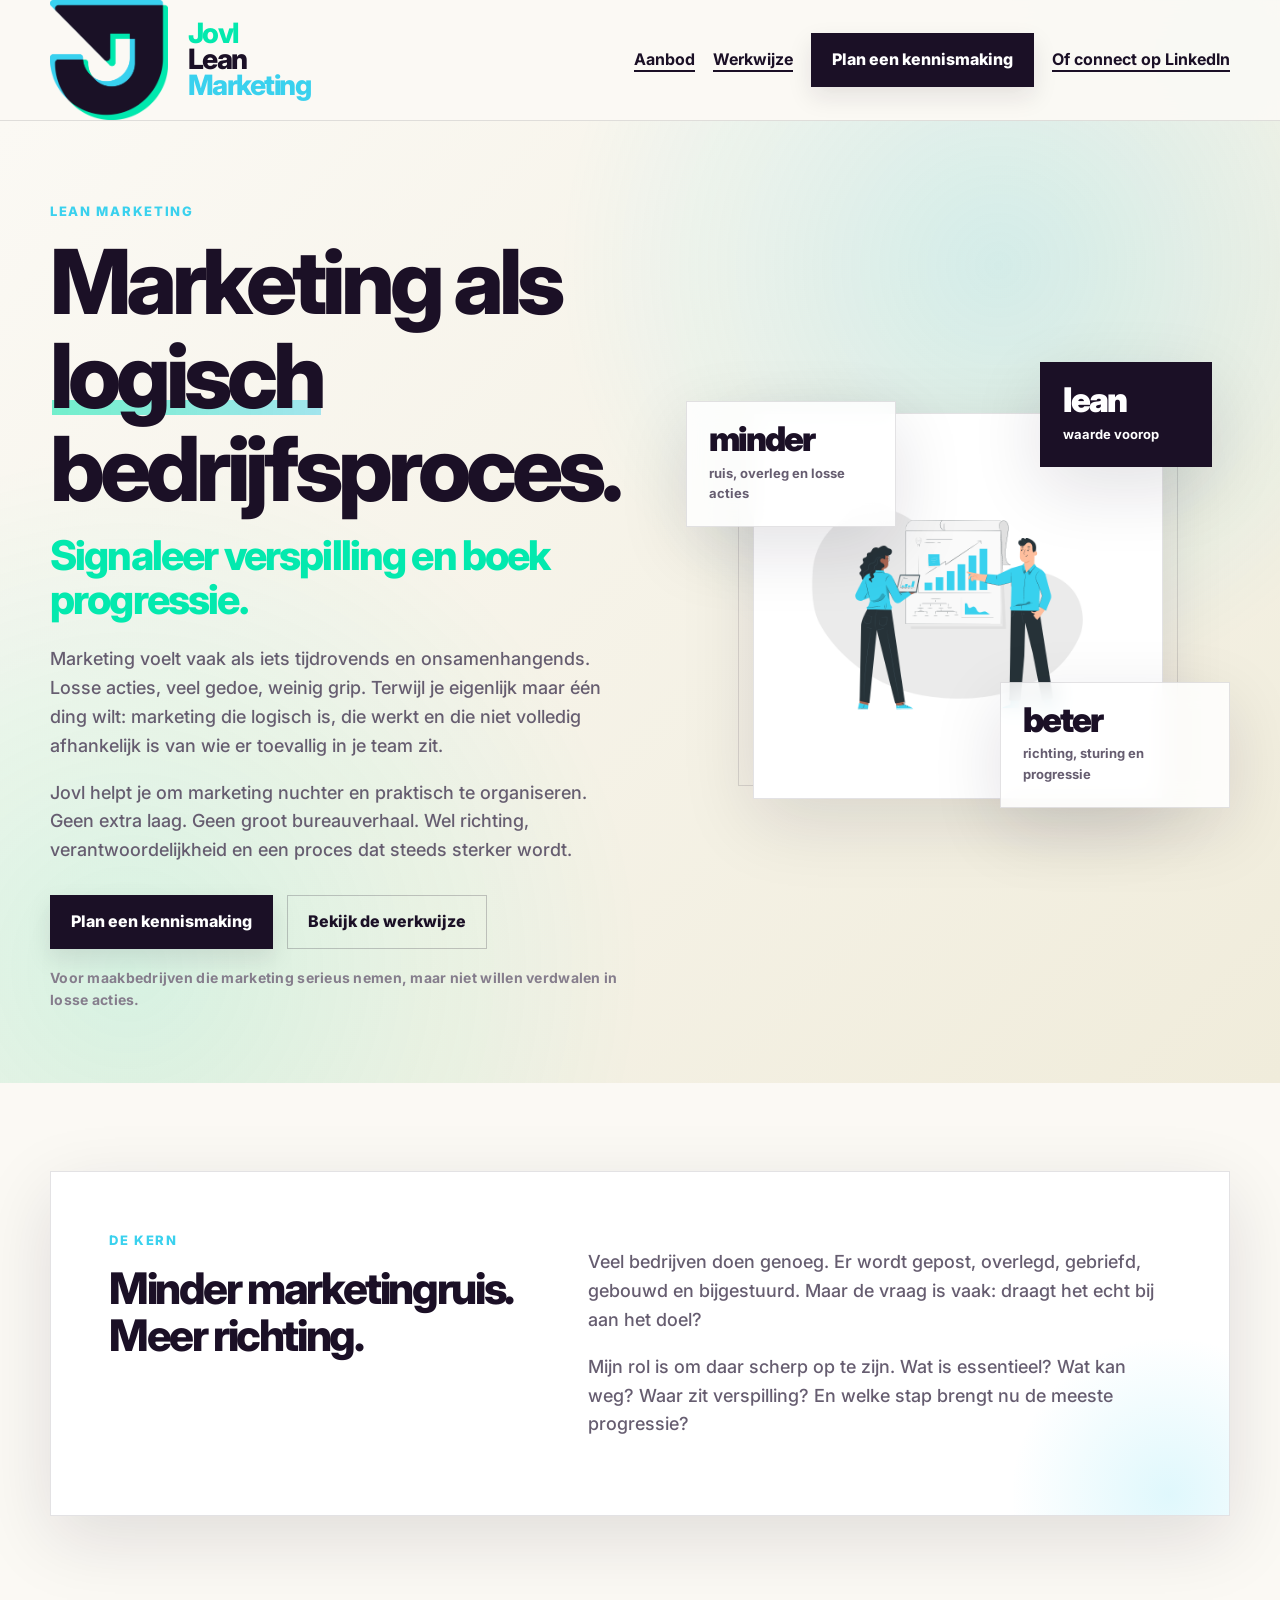
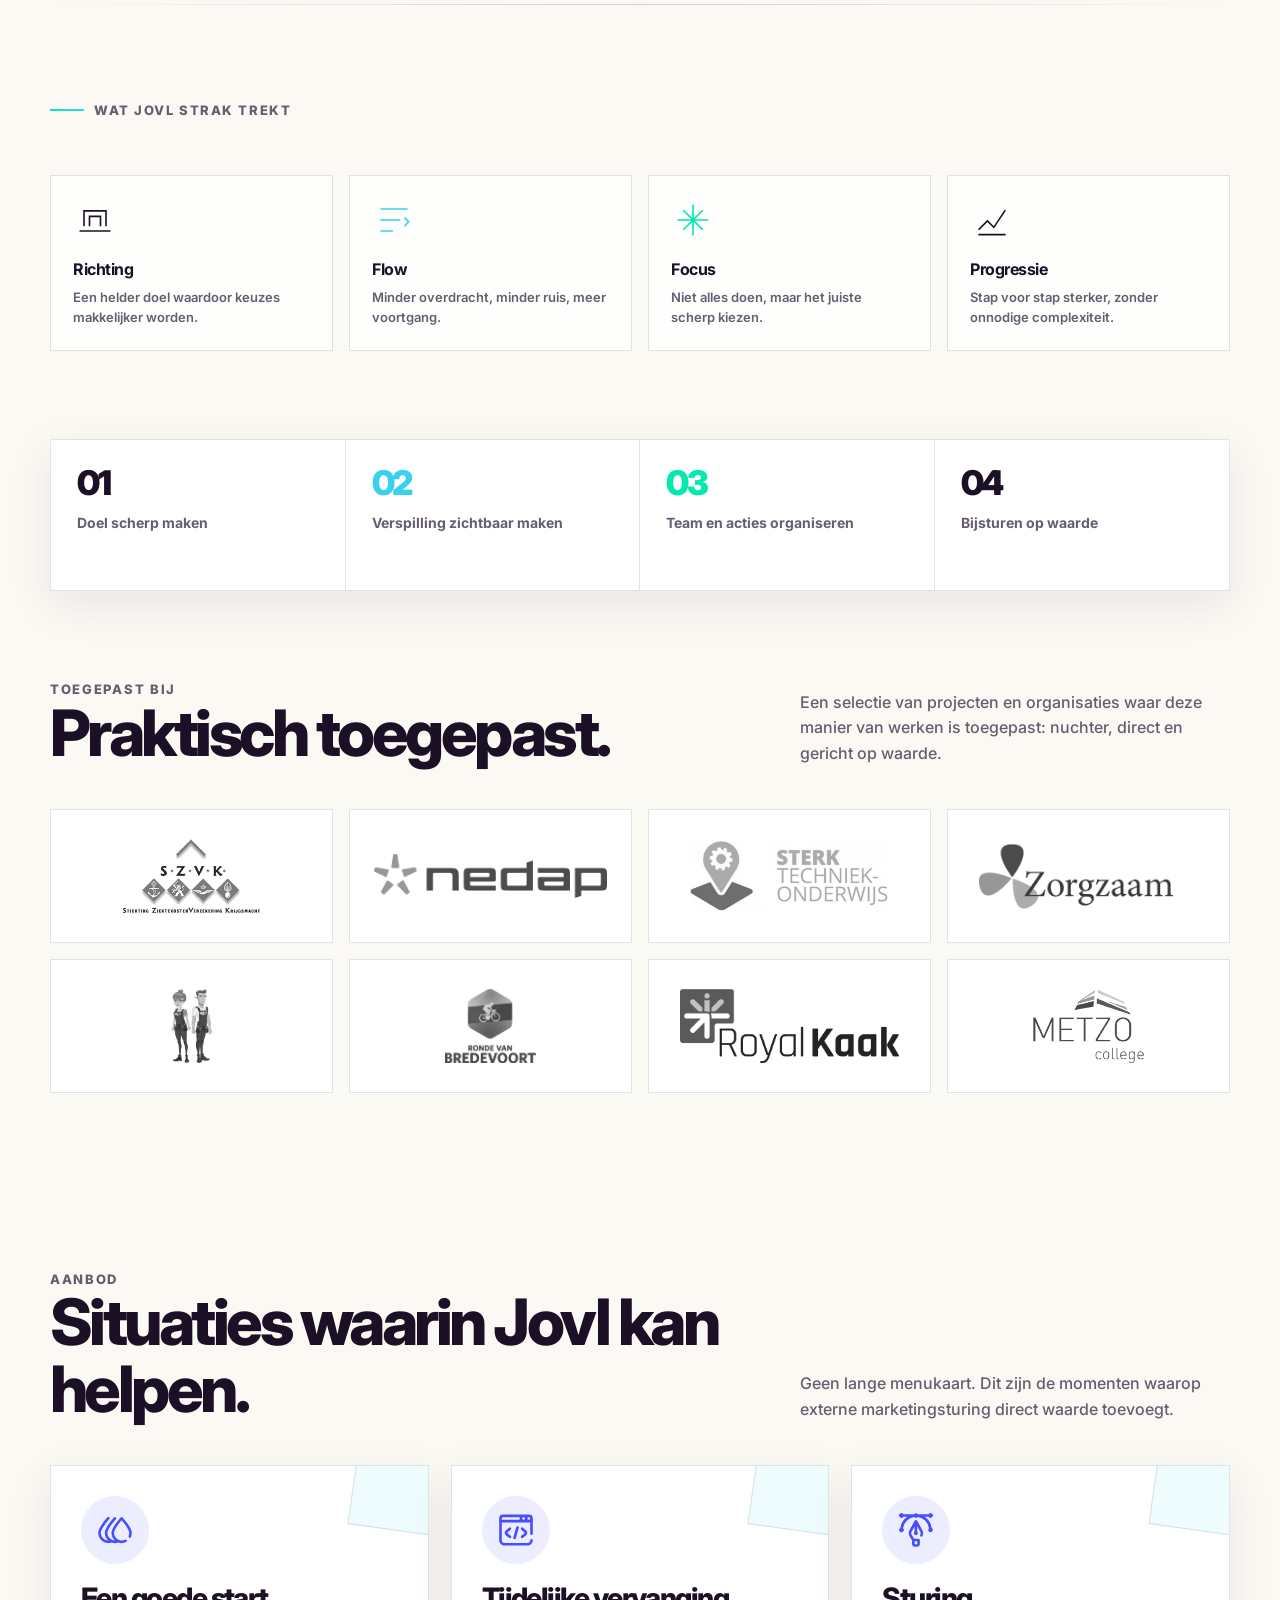
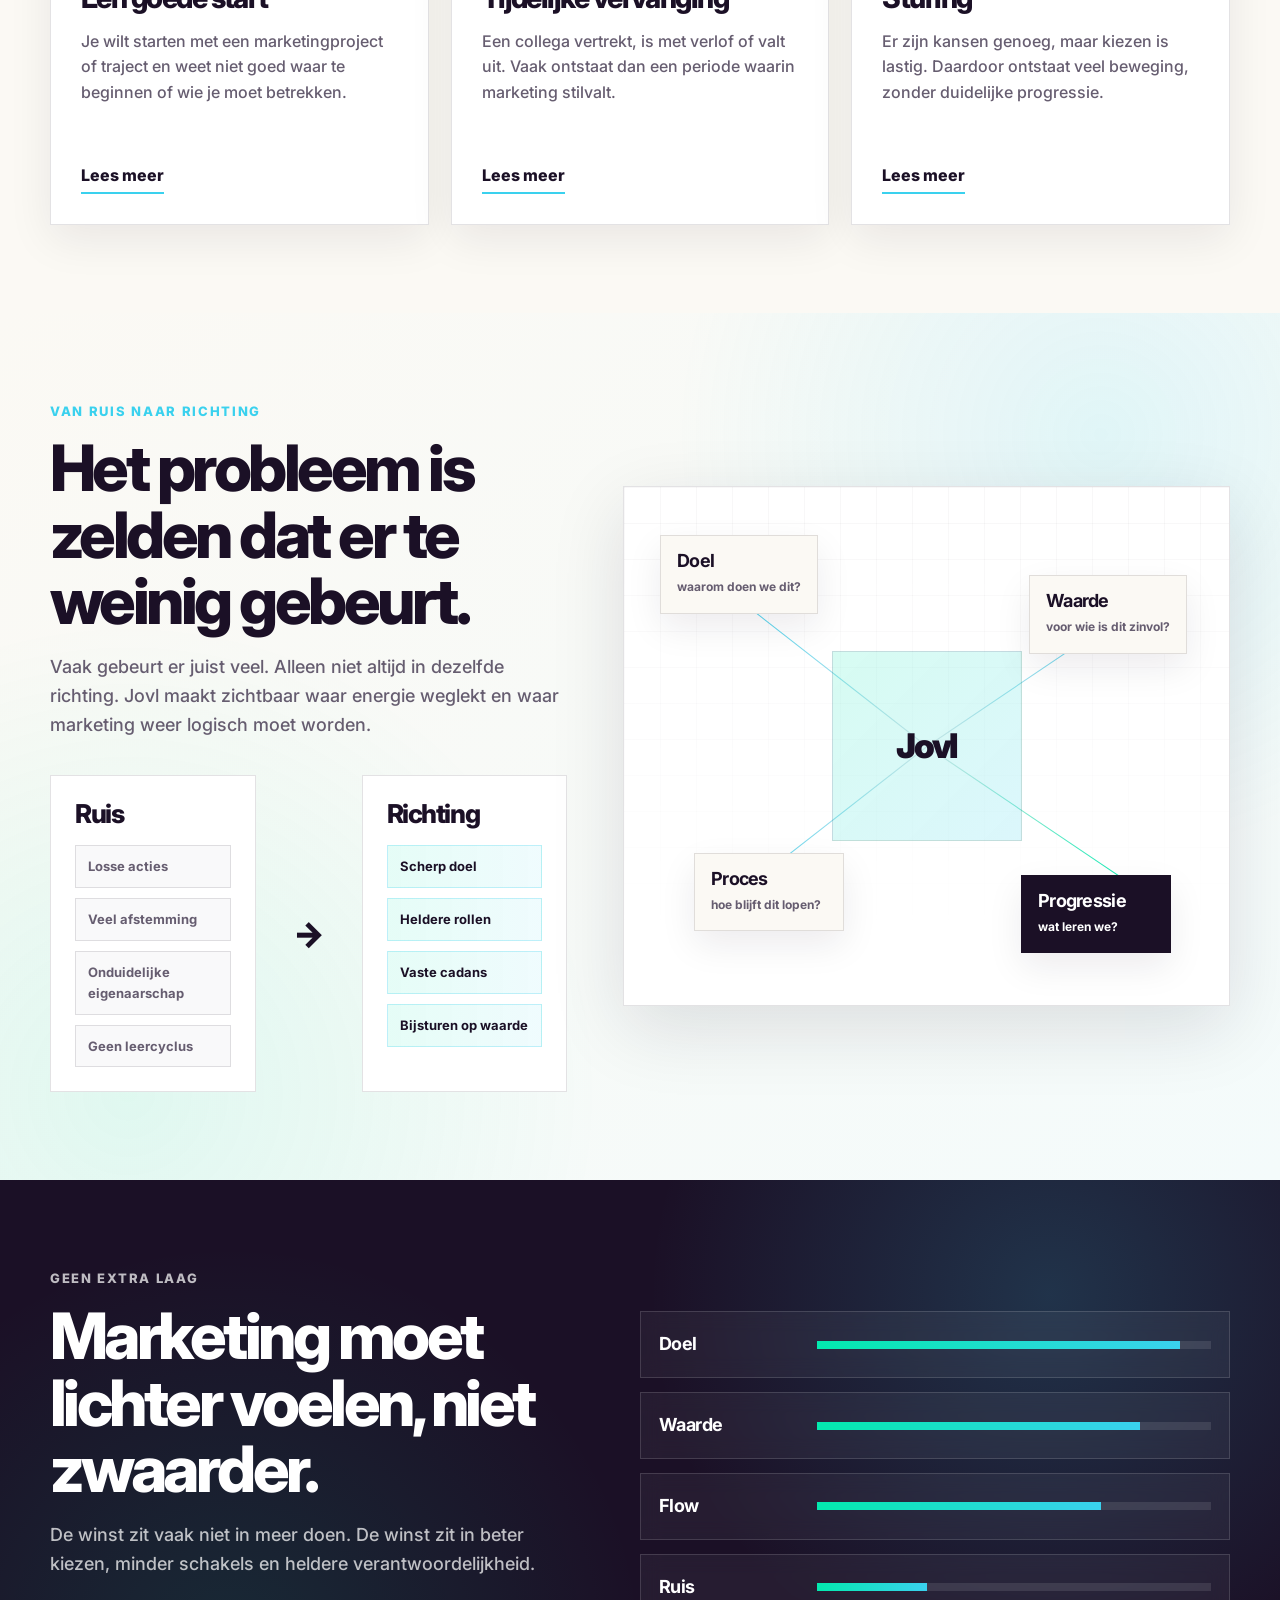
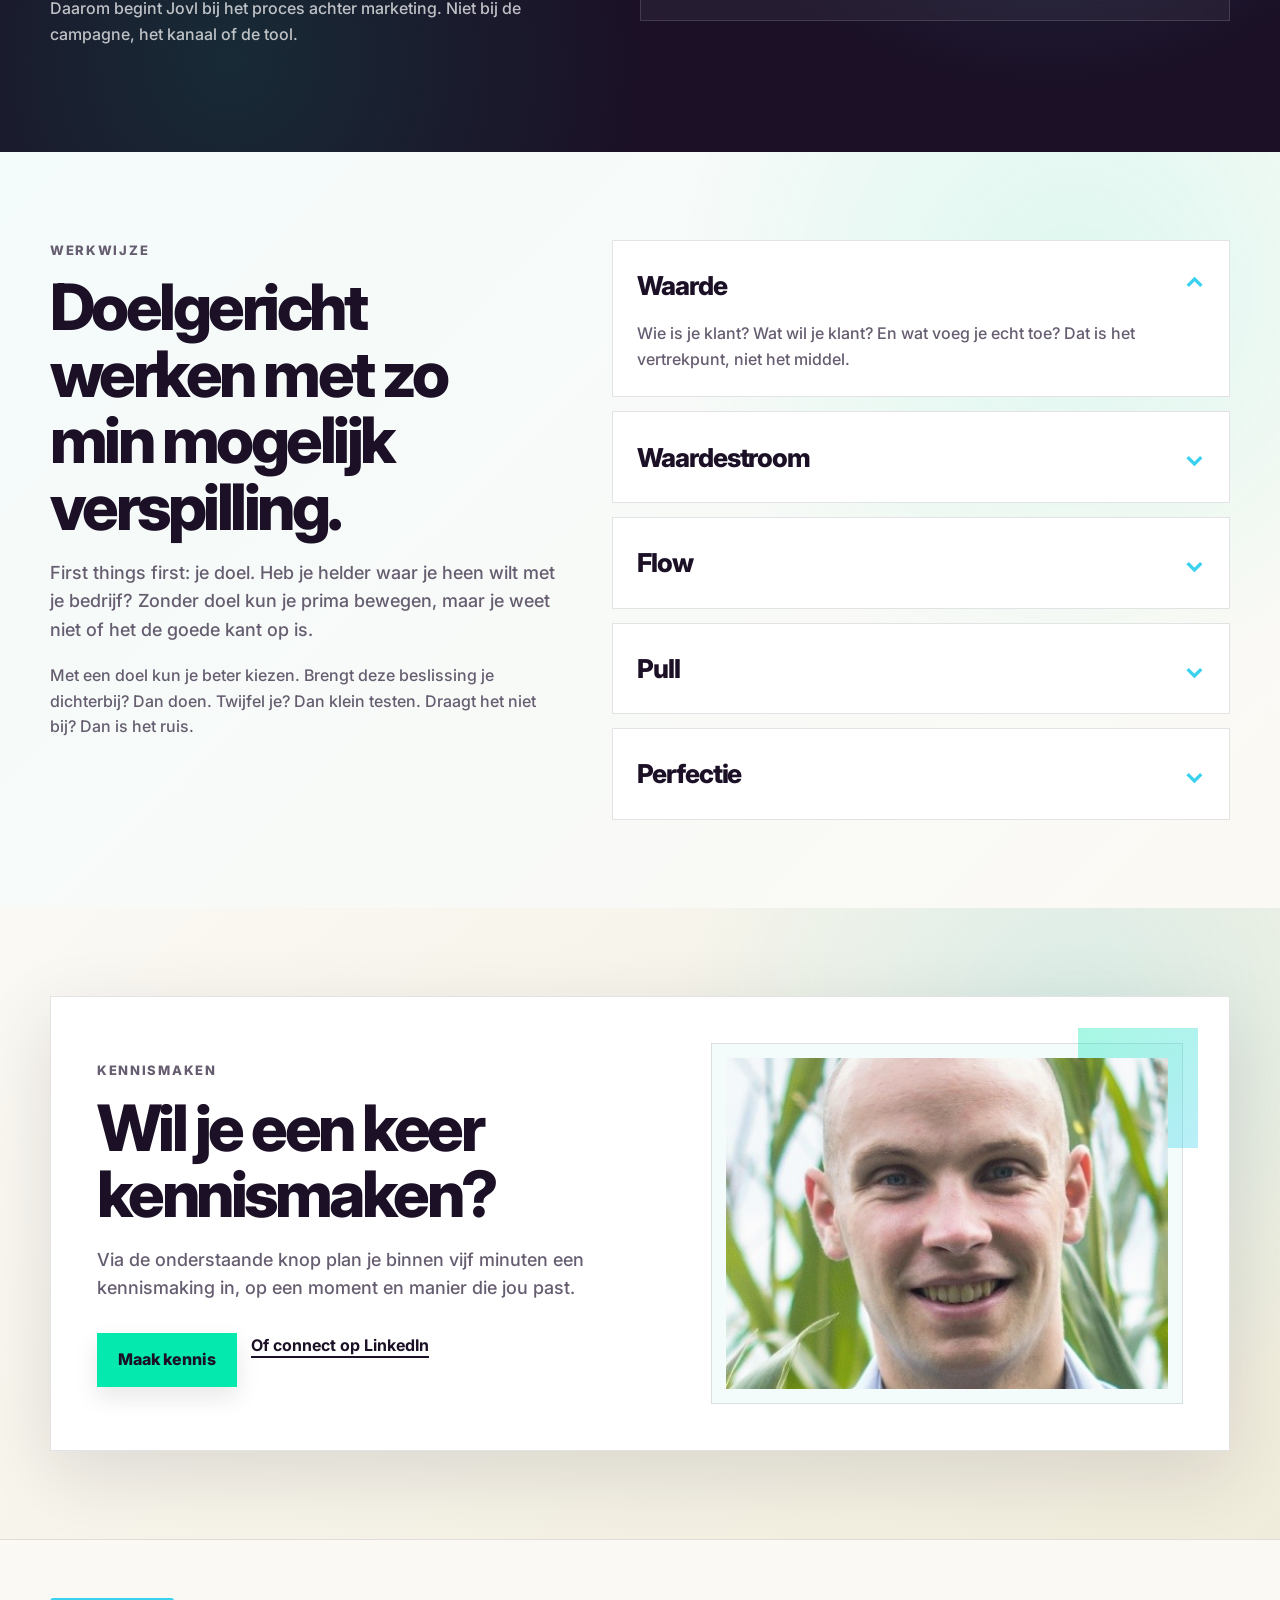
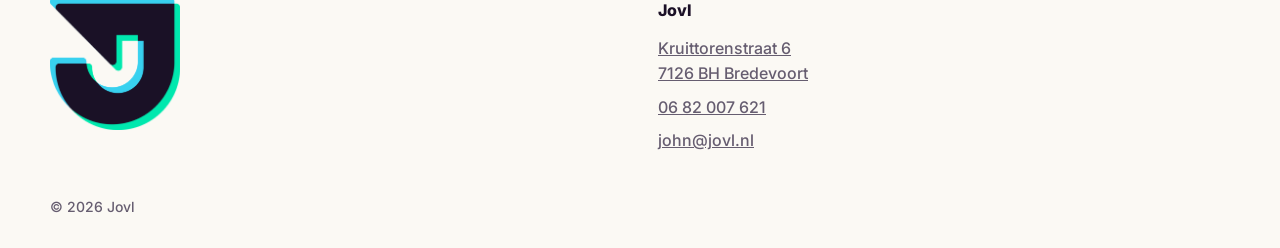
==== commit ac313e4f: "Add files via upload" ====
--- a/jovl-lean-marketing-standalone/index.html
+++ b/jovl-lean-marketing-standalone/index.html
@@ -9,8 +9,9 @@
   <meta property="og:description" content="Marketing als logisch bedrijfsproces. Signaleer verspilling en boek progressie." />
   <meta property="og:type" content="website" />
 
-  <link rel="shortcut icon" type="image/x-icon" href="https://cdn.prod.website-files.com/6279de046398e015d0efe302/627a0329b52679798097e0e8_favicon%20Jovl%202.png">
-  <link rel="apple-touch-icon" href="https://cdn.prod.website-files.com/6279de046398e015d0efe302/627a030c1591456c700988f5_favicon%20Jovl.png">
+  <link rel="icon" href="./assets/favicon.png" type="image/png">
+  <link rel="shortcut icon" href="./assets/favicon.png" type="image/png">
+  <link rel="apple-touch-icon" href="./assets/apple-touch-icon.png">
 
   <style>
     @import url('https://fonts.googleapis.com/css2?family=Inter:wght@500;600;700;800;900&display=swap');
@@ -96,6 +97,7 @@
       align-items: center;
       justify-content: space-between;
       gap: 28px;
+      position: relative;
     }
 
     .brand {
@@ -120,6 +122,42 @@
 
     .brand-title .jovl { color: var(--mint); }
     .brand-title .marketing { color: var(--cyan); }
+
+    .nav-toggle { display: none; }
+
+    .menu-button {
+      display: none;
+      width: 46px;
+      height: 46px;
+      border: 1px solid var(--line);
+      background: white;
+      cursor: pointer;
+      place-items: center;
+      padding: 0;
+    }
+
+    .menu-icon {
+      width: 20px;
+      height: 14px;
+      position: relative;
+      display: block;
+    }
+
+    .menu-icon::before,
+    .menu-icon::after,
+    .menu-icon span {
+      content: "";
+      position: absolute;
+      left: 0;
+      width: 100%;
+      height: 2px;
+      background: var(--dark);
+      transition: transform .2s ease, opacity .2s ease;
+    }
+
+    .menu-icon::before { top: 0; }
+    .menu-icon span { top: 6px; }
+    .menu-icon::after { bottom: 0; }
 
     .nav-actions {
       display: flex;
@@ -307,10 +345,10 @@
     }
 
     .system-card.three {
-      width: 170px;
-      right: 58px;
-      top: 28px;
-      z-index: 2;
+      width: 172px;
+      right: 18px;
+      top: 16px;
+      z-index: 6;
       background: var(--dark);
       color: white;
       animation: floatC 7s ease-in-out infinite alternate;
@@ -832,8 +870,58 @@
       .strip-item:nth-child(2) { border-right: 0; }
       .strip-item:nth-child(1),
       .strip-item:nth-child(2) { border-bottom: 1px solid var(--line); }
-      .nav-inner { align-items: flex-start; flex-direction: column; padding: 18px 0; }
-      .nav-actions { justify-content: flex-start; }
+      .nav-inner {
+        min-height: 82px;
+      }
+
+      .menu-button {
+        display: grid;
+      }
+
+      .nav-actions {
+        position: absolute;
+        left: 0;
+        right: 0;
+        top: calc(100% + 1px);
+        display: grid;
+        grid-template-columns: 1fr;
+        align-items: stretch;
+        gap: 0;
+        padding: 12px;
+        background: rgba(251,249,244,.98);
+        border: 1px solid var(--line);
+        box-shadow: var(--soft-shadow);
+        transform: translateY(-8px);
+        opacity: 0;
+        pointer-events: none;
+        transition: opacity .2s ease, transform .2s ease;
+      }
+
+      .nav-actions a {
+        padding: 14px 12px;
+      }
+
+      .nav-actions .button {
+        margin-top: 8px;
+      }
+
+      .nav-toggle:checked ~ .menu-button .menu-icon::before {
+        transform: translateY(6px) rotate(45deg);
+      }
+
+      .nav-toggle:checked ~ .menu-button .menu-icon span {
+        opacity: 0;
+      }
+
+      .nav-toggle:checked ~ .menu-button .menu-icon::after {
+        transform: translateY(-6px) rotate(-45deg);
+      }
+
+      .nav-toggle:checked ~ .nav-actions {
+        opacity: 1;
+        pointer-events: auto;
+        transform: translateY(0);
+      }
       .flow-row { grid-template-columns: 1fr; }
     }
 
@@ -846,7 +934,14 @@
       .hero-visual { min-height: 430px; }
       .system-card.one { left: 0; top: 22px; }
       .system-card.two { right: 0; bottom: 12px; }
-      .system-card.three { display: none; }
+      .system-card.three {
+        display: block;
+        right: 12px;
+        top: 2px;
+        width: 128px;
+        padding: 15px;
+      }
+      .system-card.three span { display: none; }
       section { padding: 58px 0; }
       .logos { grid-template-columns: 1fr; }
       .strip-grid { grid-template-columns: 1fr; }
@@ -854,6 +949,320 @@
       .strip-item:last-child { border-bottom: 0; }
       .cursor-glow { display: none; }
     }
+  
+    /* Premium upgrade: meaningful visuals, icon system, motion system */
+    .word-mark {
+      position: relative;
+      display: inline-block;
+    }
+
+    .word-mark::after {
+      content: "";
+      position: absolute;
+      left: 2px;
+      right: 2px;
+      bottom: .08em;
+      height: .16em;
+      background: linear-gradient(90deg, rgba(3,233,174,.55), rgba(58,209,238,.45));
+      z-index: -1;
+    }
+
+    .micro-copy {
+      margin-top: 18px;
+      max-width: 620px;
+      color: var(--muted-2);
+      font-size: 14px;
+      font-weight: 700;
+      letter-spacing: .02em;
+    }
+
+    .visual-divider {
+      height: 1px;
+      background: linear-gradient(90deg, transparent, rgba(27,16,38,.18), transparent);
+      margin: 0 auto;
+      width: min(var(--max), calc(100% - 40px));
+    }
+
+    .icon-grid {
+      display: grid;
+      grid-template-columns: repeat(4, 1fr);
+      gap: 16px;
+      margin-top: 34px;
+    }
+
+    .icon-note {
+      background: rgba(255,255,255,.78);
+      border: 1px solid var(--line);
+      padding: 22px;
+      min-height: 168px;
+      display: flex;
+      flex-direction: column;
+      justify-content: space-between;
+      transition: transform .2s ease, border-color .2s ease, box-shadow .2s ease;
+    }
+
+    .icon-note:hover {
+      transform: translateY(-4px);
+      border-color: rgba(58,209,238,.44);
+      box-shadow: var(--soft-shadow);
+    }
+
+    .line-icon {
+      width: 44px;
+      height: 44px;
+      margin-bottom: 18px;
+    }
+
+    .line-icon svg {
+      width: 100%;
+      height: 100%;
+      stroke: var(--dark);
+      stroke-width: 1.75;
+      fill: none;
+      stroke-linecap: square;
+      stroke-linejoin: miter;
+    }
+
+    .icon-note:nth-child(2) .line-icon svg { stroke: var(--cyan); }
+    .icon-note:nth-child(3) .line-icon svg { stroke: var(--mint); }
+
+    .icon-note strong {
+      display: block;
+      font-size: 16px;
+      line-height: 1.2;
+      letter-spacing: -.03em;
+      color: var(--dark);
+    }
+
+    .icon-note span {
+      display: block;
+      margin-top: 8px;
+      color: var(--muted);
+      font-size: 13px;
+      font-weight: 600;
+    }
+
+    .system-section {
+      background:
+        radial-gradient(circle at 86% 14%, rgba(58,209,238,.12), transparent 32%),
+        radial-gradient(circle at 10% 90%, rgba(3,233,174,.10), transparent 34%),
+        linear-gradient(135deg, var(--cream), var(--pale));
+    }
+
+    .system-grid {
+      display: grid;
+      grid-template-columns: .92fr 1.08fr;
+      gap: 56px;
+      align-items: center;
+    }
+
+    .system-diagram {
+      position: relative;
+      min-height: 520px;
+      background: white;
+      border: 1px solid var(--line);
+      box-shadow: var(--shadow);
+      overflow: hidden;
+    }
+
+    .system-diagram::before {
+      content: "";
+      position: absolute;
+      inset: 0;
+      background-image:
+        linear-gradient(rgba(27,16,38,.045) 1px, transparent 1px),
+        linear-gradient(90deg, rgba(27,16,38,.045) 1px, transparent 1px);
+      background-size: 36px 36px;
+      mask-image: linear-gradient(to bottom, rgba(0,0,0,.75), transparent 88%);
+    }
+
+    .diagram-node {
+      position: absolute;
+      background: var(--cream);
+      border: 1px solid var(--line);
+      padding: 16px;
+      min-width: 150px;
+      box-shadow: 0 14px 36px rgba(27,16,38,.08);
+    }
+
+    .diagram-node strong {
+      display: block;
+      color: var(--dark);
+      font-size: 18px;
+      letter-spacing: -.04em;
+      line-height: 1.05;
+    }
+
+    .diagram-node span {
+      display: block;
+      margin-top: 6px;
+      color: var(--muted);
+      font-size: 12px;
+      font-weight: 700;
+    }
+
+    .diagram-node.a { left: 36px; top: 48px; }
+    .diagram-node.b { right: 42px; top: 88px; }
+    .diagram-node.c { left: 70px; bottom: 74px; }
+    .diagram-node.d { right: 58px; bottom: 52px; background: var(--dark); }
+    .diagram-node.d strong,
+    .diagram-node.d span { color: white; }
+
+    .diagram-core {
+      position: absolute;
+      width: 190px;
+      height: 190px;
+      left: 50%;
+      top: 50%;
+      transform: translate(-50%, -50%);
+      display: grid;
+      place-items: center;
+      background: linear-gradient(135deg, rgba(3,233,174,.16), rgba(58,209,238,.18));
+      border: 1px solid rgba(27,16,38,.12);
+      font-size: 34px;
+      font-weight: 900;
+      letter-spacing: -.07em;
+      color: var(--dark);
+      animation: pulseCore 4s ease-in-out infinite;
+    }
+
+    .diagram-line {
+      position: absolute;
+      left: 50%;
+      top: 50%;
+      width: 42%;
+      height: 1px;
+      background: linear-gradient(90deg, rgba(27,16,38,.10), var(--cyan));
+      transform-origin: left center;
+    }
+
+    .diagram-line.l1 { transform: rotate(-142deg); }
+    .diagram-line.l2 { transform: rotate(-34deg); }
+    .diagram-line.l3 { transform: rotate(142deg); }
+    .diagram-line.l4 { transform: rotate(34deg); background: linear-gradient(90deg, rgba(27,16,38,.10), var(--mint)); }
+
+    @keyframes pulseCore {
+      0%, 100% { box-shadow: 0 0 0 0 rgba(3,233,174,.16); }
+      50% { box-shadow: 0 0 0 20px rgba(3,233,174,0); }
+    }
+
+    .noise-to-flow {
+      display: grid;
+      grid-template-columns: 1fr auto 1fr;
+      gap: 18px;
+      align-items: stretch;
+      margin-top: 36px;
+    }
+
+    .mini-panel {
+      background: white;
+      border: 1px solid var(--line);
+      padding: 24px;
+      min-height: 220px;
+    }
+
+    .mini-panel h3 {
+      font-size: 26px;
+      margin-bottom: 18px;
+    }
+
+    .noise-list,
+    .flow-list {
+      display: grid;
+      gap: 10px;
+    }
+
+    .noise-list span,
+    .flow-list span {
+      display: block;
+      padding: 10px 12px;
+      border: 1px solid var(--line);
+      font-weight: 700;
+      font-size: 13px;
+    }
+
+    .noise-list span {
+      color: var(--muted);
+      background: rgba(27,16,38,.025);
+    }
+
+    .flow-list span {
+      color: var(--dark);
+      background: linear-gradient(90deg, rgba(3,233,174,.10), rgba(58,209,238,.08));
+      border-color: rgba(58,209,238,.28);
+    }
+
+    .arrow-panel {
+      display: grid;
+      place-items: center;
+      min-width: 70px;
+      color: var(--dark);
+      font-size: 34px;
+      font-weight: 900;
+    }
+
+    .section-index {
+      display: inline-flex;
+      align-items: center;
+      gap: 10px;
+      margin-bottom: 20px;
+      color: var(--muted);
+      font-size: 13px;
+      font-weight: 800;
+      text-transform: uppercase;
+      letter-spacing: .12em;
+    }
+
+    .section-index::before {
+      content: "";
+      width: 34px;
+      height: 2px;
+      background: linear-gradient(90deg, var(--mint), var(--cyan));
+    }
+
+    @media (max-width: 960px) {
+      .icon-grid,
+      .system-grid,
+      .noise-to-flow {
+        grid-template-columns: 1fr;
+      }
+
+      .arrow-panel {
+        min-height: 48px;
+        transform: rotate(90deg);
+      }
+
+      .system-diagram {
+        min-height: 460px;
+      }
+    }
+
+    @media (max-width: 560px) {
+      .icon-grid {
+        gap: 12px;
+      }
+
+      .system-diagram {
+        min-height: 520px;
+      }
+
+      .diagram-node {
+        min-width: 130px;
+        padding: 13px;
+      }
+
+      .diagram-node.a { left: 16px; top: 24px; }
+      .diagram-node.b { right: 16px; top: 104px; }
+      .diagram-node.c { left: 16px; bottom: 116px; }
+      .diagram-node.d { right: 16px; bottom: 24px; }
+
+      .diagram-core {
+        width: 150px;
+        height: 150px;
+        font-size: 28px;
+      }
+    }
+
   </style>
 </head>
 
@@ -863,9 +1272,14 @@
   <nav class="nav">
     <div class="container nav-inner">
       <a class="brand" href="#">
-        <img src="https://cdn.prod.website-files.com/6279de046398e015d0efe302/6279de6a30ddfc0746ff610c_icon%202.png" alt="Jovl logo">
+        <img src="./assets/logo-jovl.png" alt="Jovl logo">
         <span class="brand-title"><span class="jovl">Jovl</span><br>Lean<br><span class="marketing">Marketing</span></span>
       </a>
+
+      <input class="nav-toggle" id="nav-toggle" type="checkbox" aria-label="Menu openen">
+      <label class="menu-button" for="nav-toggle" aria-label="Menu openen">
+        <span class="menu-icon"><span></span></span>
+      </label>
 
       <div class="nav-actions">
         <a href="#aanbod" class="text-link">Aanbod</a>
@@ -880,7 +1294,7 @@
     <div class="container hero-grid">
       <div class="reveal">
         <p class="eyebrow">Lean Marketing</p>
-        <h1>Marketing als logisch bedrijfsproces.</h1>
+        <h1>Marketing als <span class="word-mark">logisch</span> bedrijfsproces.</h1>
         <p class="hero-subtitle">Signaleer verspilling en boek progressie.</p>
         <p class="lead">
           Marketing voelt vaak als iets tijdrovends en onsamenhangends. Losse acties, veel gedoe, weinig grip.
@@ -895,6 +1309,7 @@
           <a href="https://calendly.com/jovl-lean-marketing/persoonlijk-gesprek" target="_blank" rel="noopener" class="button">Plan een kennismaking</a>
           <a href="#werkwijze" class="button secondary">Bekijk de werkwijze</a>
         </div>
+        <div class="micro-copy">Voor maakbedrijven die marketing serieus nemen, maar niet willen verdwalen in losse acties.</div>
       </div>
 
       <div class="hero-visual reveal">
@@ -908,7 +1323,7 @@
           <span>waarde voorop</span>
         </div>
         <div class="system-card core">
-          <img src="https://cdn.prod.website-files.com/6279de046398e015d0efe302/6279ef6c2693dcaece6ee4ab_Business%20Plan%20(2).gif" alt="Business plan animatie">
+          <img src="./assets/hero-animatie.gif" alt="Business plan animatie">
         </div>
         <div class="system-card two">
           <strong>beter</strong>
@@ -937,6 +1352,53 @@
     </div>
   </section>
 
+
+  <div class="visual-divider"></div>
+
+  <section>
+    <div class="container">
+      <div class="section-index reveal">Wat Jovl strak trekt</div>
+      <div class="icon-grid reveal">
+        <div class="icon-note">
+          <div>
+            <div class="line-icon">
+              <svg viewBox="0 0 48 48"><path d="M8 36h32M12 30V14h24v16M18 30V20h12v10"/></svg>
+            </div>
+            <strong>Richting</strong>
+            <span>Een helder doel waardoor keuzes makkelijker worden.</span>
+          </div>
+        </div>
+        <div class="icon-note">
+          <div>
+            <div class="line-icon">
+              <svg viewBox="0 0 48 48"><path d="M10 12h28M10 24h20M10 36h12M36 22l4 4-4 4"/></svg>
+            </div>
+            <strong>Flow</strong>
+            <span>Minder overdracht, minder ruis, meer voortgang.</span>
+          </div>
+        </div>
+        <div class="icon-note">
+          <div>
+            <div class="line-icon">
+              <svg viewBox="0 0 48 48"><path d="M24 8v32M8 24h32M14 14l20 20M34 14L14 34"/></svg>
+            </div>
+            <strong>Focus</strong>
+            <span>Niet alles doen, maar het juiste scherp kiezen.</span>
+          </div>
+        </div>
+        <div class="icon-note">
+          <div>
+            <div class="line-icon">
+              <svg viewBox="0 0 48 48"><path d="M10 34l9-9 7 7 12-18M10 40h28"/></svg>
+            </div>
+            <strong>Progressie</strong>
+            <span>Stap voor stap sterker, zonder onnodige complexiteit.</span>
+          </div>
+        </div>
+      </div>
+    </div>
+  </section>
+
   <section class="signal-strip">
     <div class="container strip-grid reveal">
       <div class="strip-item"><strong>01</strong><span>Doel scherp maken</span></div>
@@ -957,14 +1419,14 @@
       </div>
 
       <div class="logos reveal">
-        <a class="logo-card" href="https://www.szvk.nl/Consumenten" target="_blank" rel="noopener"><img src="https://cdn.prod.website-files.com/6279de046398e015d0efe302/627a020b7e2778b992560e99_SZVK__ScaleMaxWidthWzQwMF0.png" alt="SZVK"></a>
-        <a class="logo-card" href="https://nedapflux.com/nl/" target="_blank" rel="noopener"><img src="https://cdn.prod.website-files.com/6279de046398e015d0efe302/6279f6f169246c1d7cb34db1_download%20(4).png" alt="Nedap Flux"></a>
-        <a class="logo-card" href="https://www.sterktechniekonderwijs.nl/regio/achterhoek" target="_blank" rel="noopener"><img src="https://cdn.prod.website-files.com/6279de046398e015d0efe302/6279f96f387e0471460a2e1f_sto_logo_met_tekst_klein.png" alt="Sterk Techniek Onderwijs"></a>
-        <a class="logo-card" href="https://www.zorgzaam.nl/" target="_blank" rel="noopener"><img src="https://cdn.prod.website-files.com/6279de046398e015d0efe302/6279f9322693dc16586f2301_zorgzaam-logo.png" alt="Zorgzaam"></a>
-        <a class="logo-card" href="https://www.tech-tok.nl/" target="_blank" rel="noopener"><img src="https://cdn.prod.website-files.com/6279de046398e015d0efe302/628b857a2e96457656bd228e_Mr%20en%20Ms%20T.png" alt="Tech-Tok"></a>
-        <a class="logo-card" href="https://www.rondevanbredevoort.nl/" target="_blank" rel="noopener"><img src="https://cdn.prod.website-files.com/6279de046398e015d0efe302/627a01f8b5267998a397de6d_logo_ronde_van_bredevoort_RGB_high_contrast-e1490114851700.jpeg" alt="Ronde van Bredevoort"></a>
-        <a class="logo-card" href="https://kaak.com/royal-kaak/" target="_blank" rel="noopener"><img src="https://cdn.prod.website-files.com/6279de046398e015d0efe302/63cd6bd53f5ddf388093cc63_logo%20Royal%20Kaak.png" alt="Royal Kaak"></a>
-        <a class="logo-card" href="https://www.open-dag-metzo.nl/" target="_blank" rel="noopener"><img src="https://cdn.prod.website-files.com/6279de046398e015d0efe302/627b493e48f9ac4ac5e75d58_logo.png" alt="Metzo College"></a>
+        <a class="logo-card" href="https://www.szvk.nl/Consumenten" target="_blank" rel="noopener"><img src="./assets/logo-szvk.png" alt="SZVK"></a>
+        <a class="logo-card" href="https://nedapflux.com/nl/" target="_blank" rel="noopener"><img src="./assets/logo-nedap.png" alt="Nedap Flux"></a>
+        <a class="logo-card" href="https://www.sterktechniekonderwijs.nl/regio/achterhoek" target="_blank" rel="noopener"><img src="./assets/logo-sto.png" alt="Sterk Techniek Onderwijs"></a>
+        <a class="logo-card" href="https://www.zorgzaam.nl/" target="_blank" rel="noopener"><img src="./assets/logo-zorgzaam.png" alt="Zorgzaam"></a>
+        <a class="logo-card" href="https://www.tech-tok.nl/" target="_blank" rel="noopener"><img src="./assets/tech-tok.png" alt="Tech-Tok"></a>
+        <a class="logo-card" href="https://www.rondevanbredevoort.nl/" target="_blank" rel="noopener"><img src="./assets/logo-ronde-van-bredevoort.jpeg" alt="Ronde van Bredevoort"></a>
+        <a class="logo-card" href="https://kaak.com/royal-kaak/" target="_blank" rel="noopener"><img src="./assets/logo-royal-kaak.png" alt="Royal Kaak"></a>
+        <a class="logo-card" href="https://www.open-dag-metzo.nl/" target="_blank" rel="noopener"><img src="./assets/logo-metzo.png" alt="Metzo College"></a>
       </div>
     </div>
   </section>
@@ -982,7 +1444,7 @@
       <div class="cards reveal">
         <article class="card">
           <div>
-            <img class="card-icon" src="https://cdn.prod.website-files.com/6279de046398e015d0efe302/6279de046398e01038efe326_c02.svg" alt="">
+            <img class="card-icon" src="./assets/icon-goede-start.svg" alt="">
             <h3>Een goede start</h3>
             <p>Je wilt starten met een marketingproject of traject en weet niet goed waar te beginnen of wie je moet betrekken.</p>
             <div class="more">Denk aan een nieuwe website, campagne, marktpositionering, contentaanpak of het opzetten van een marketingstructuur. Eerst richting, daarna pas middelen.</div>
@@ -992,7 +1454,7 @@
 
         <article class="card">
           <div>
-            <img class="card-icon" src="https://cdn.prod.website-files.com/6279de046398e015d0efe302/6279de046398e00809efe329_c03.svg" alt="">
+            <img class="card-icon" src="./assets/icon-tijdelijke-vervanging.svg" alt="">
             <h3>Tijdelijke vervanging</h3>
             <p>Een collega vertrekt, is met verlof of valt uit. Vaak ontstaat dan een periode waarin marketing stilvalt.</p>
             <div class="more">Jovl brengt rust, overzicht en voortgang. Niet door alles over te nemen, maar door structuur te houden en de juiste mensen te laten doen waar ze goed in zijn.</div>
@@ -1002,13 +1464,60 @@
 
         <article class="card">
           <div>
-            <img class="card-icon" src="https://cdn.prod.website-files.com/6279de046398e015d0efe302/6279de046398e06d89efe32a_c01.svg" alt="">
+            <img class="card-icon" src="./assets/icon-sturing.svg" alt="">
             <h3>Sturing</h3>
             <p>Er zijn kansen genoeg, maar kiezen is lastig. Daardoor ontstaat veel beweging, zonder duidelijke progressie.</p>
             <div class="more">Ik kijk van buiten naar binnen. Wat draagt bij aan het doel? Wat is vooral drukte? En waar zit de hoogste hefboom voor de komende periode?</div>
           </div>
           <button class="toggle" type="button">Lees meer</button>
         </article>
+      </div>
+    </div>
+  </section>
+
+
+  <section class="system-section">
+    <div class="container system-grid">
+      <div class="reveal">
+        <p class="eyebrow">Van ruis naar richting</p>
+        <h2>Het probleem is zelden dat er te weinig gebeurt.</h2>
+        <p class="lead">
+          Vaak gebeurt er juist veel. Alleen niet altijd in dezelfde richting. Jovl maakt zichtbaar waar energie weglekt en waar marketing weer logisch moet worden.
+        </p>
+
+        <div class="noise-to-flow">
+          <div class="mini-panel">
+            <h3>Ruis</h3>
+            <div class="noise-list">
+              <span>Losse acties</span>
+              <span>Veel afstemming</span>
+              <span>Onduidelijke eigenaarschap</span>
+              <span>Geen leercyclus</span>
+            </div>
+          </div>
+          <div class="arrow-panel">→</div>
+          <div class="mini-panel">
+            <h3>Richting</h3>
+            <div class="flow-list">
+              <span>Scherp doel</span>
+              <span>Heldere rollen</span>
+              <span>Vaste cadans</span>
+              <span>Bijsturen op waarde</span>
+            </div>
+          </div>
+        </div>
+      </div>
+
+      <div class="system-diagram reveal" aria-hidden="true">
+        <div class="diagram-line l1"></div>
+        <div class="diagram-line l2"></div>
+        <div class="diagram-line l3"></div>
+        <div class="diagram-line l4"></div>
+        <div class="diagram-node a"><strong>Doel</strong><span>waarom doen we dit?</span></div>
+        <div class="diagram-node b"><strong>Waarde</strong><span>voor wie is dit zinvol?</span></div>
+        <div class="diagram-core">Jovl</div>
+        <div class="diagram-node c"><strong>Proces</strong><span>hoe blijft dit lopen?</span></div>
+        <div class="diagram-node d"><strong>Progressie</strong><span>wat leren we?</span></div>
       </div>
     </div>
   </section>
@@ -1093,7 +1602,7 @@
         </div>
       </div>
       <div class="portrait">
-        <img src="https://cdn.prod.website-files.com/6279de046398e015d0efe302/628779ca7182738223f8ad1f_John.jpeg" alt="John van Lochem">
+        <img src="./assets/john-van-lochem.jpeg" alt="John van Lochem">
       </div>
     </div>
   </section>
@@ -1101,7 +1610,7 @@
   <footer>
     <div class="container footer-grid">
       <div>
-        <img class="footer-logo" src="https://cdn.prod.website-files.com/6279de046398e015d0efe302/6279de6a30ddfc0746ff610c_icon%202.png" alt="Jovl logo">
+        <img class="footer-logo" src="./assets/logo-jovl.png" alt="Jovl logo">
       </div>
       <div class="footer-contact">
         <div class="footer-title">Jovl</div>
@@ -1147,6 +1656,13 @@
         glow.style.opacity = "0";
       });
     }
+
+    document.querySelectorAll(".nav-actions a").forEach(link => {
+      link.addEventListener("click", () => {
+        const toggle = document.getElementById("nav-toggle");
+        if (toggle) toggle.checked = false;
+      });
+    });
   </script>
 </body>
 </html>
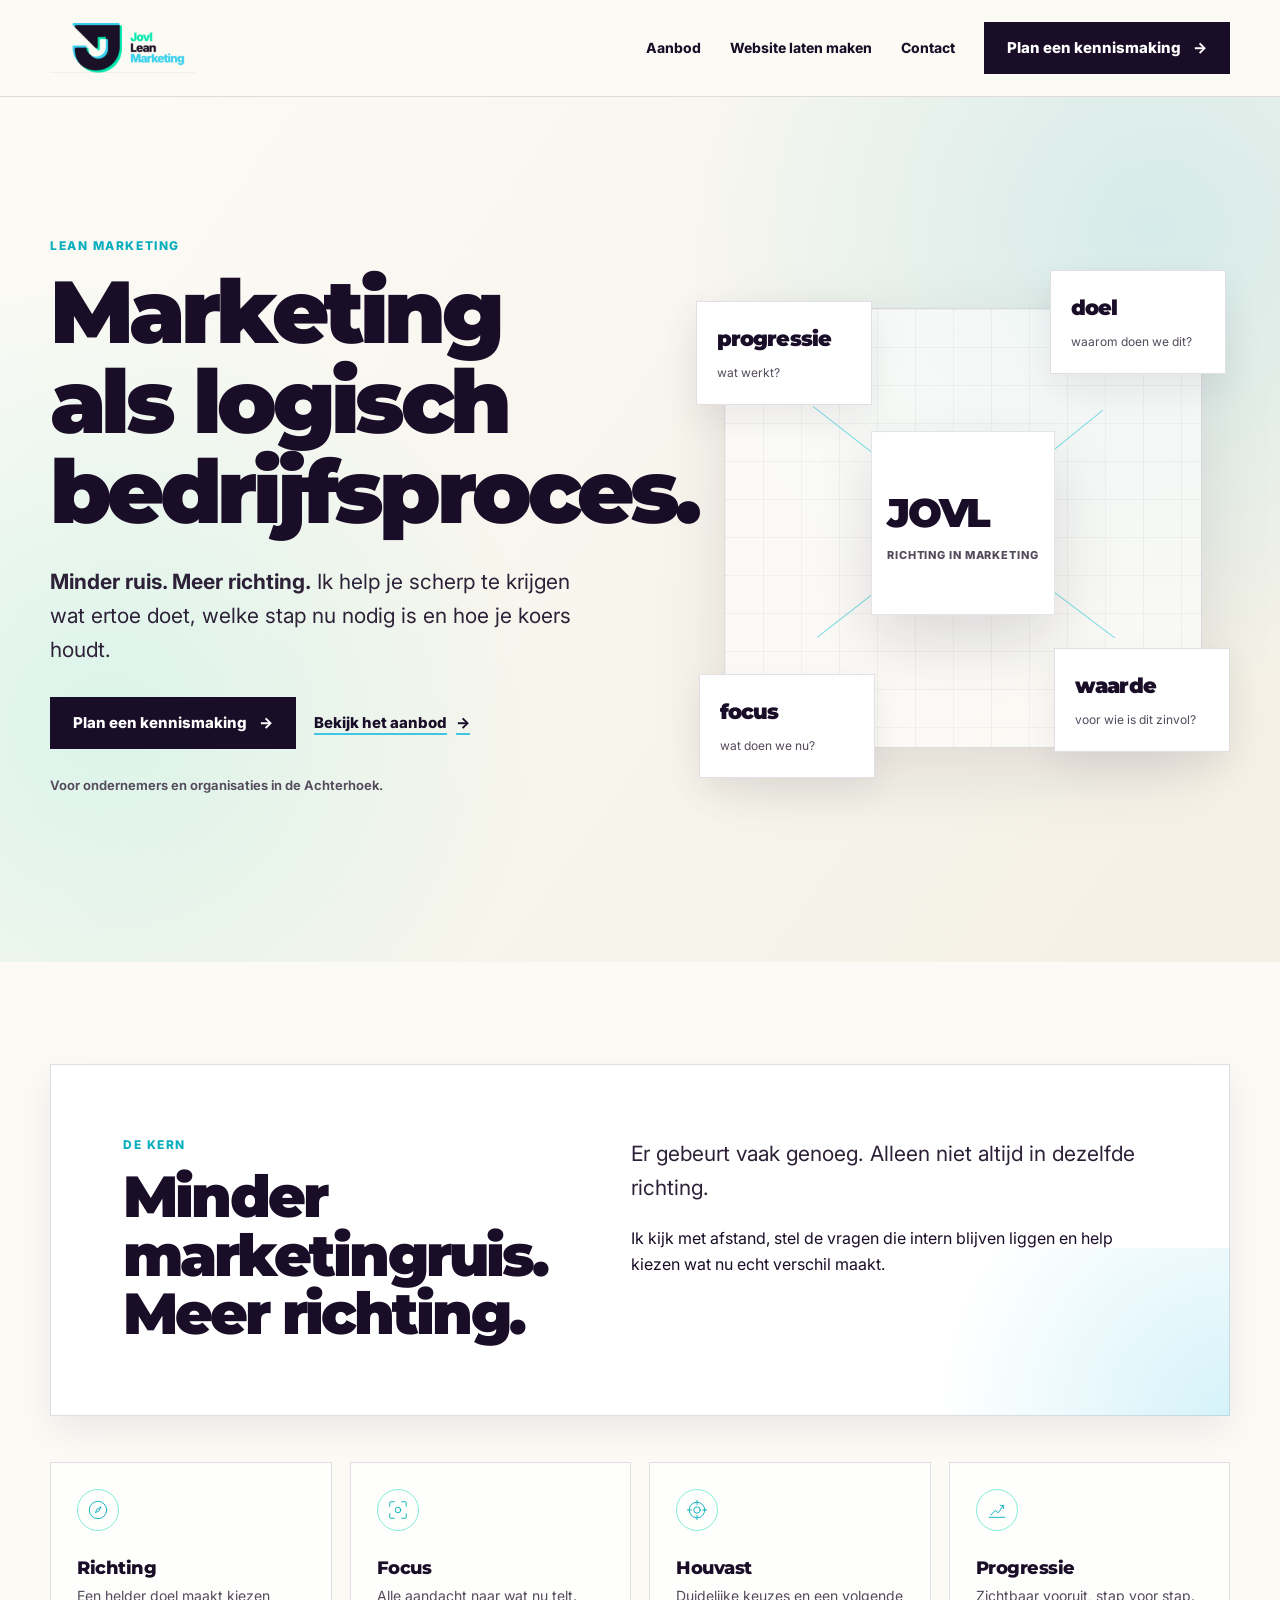
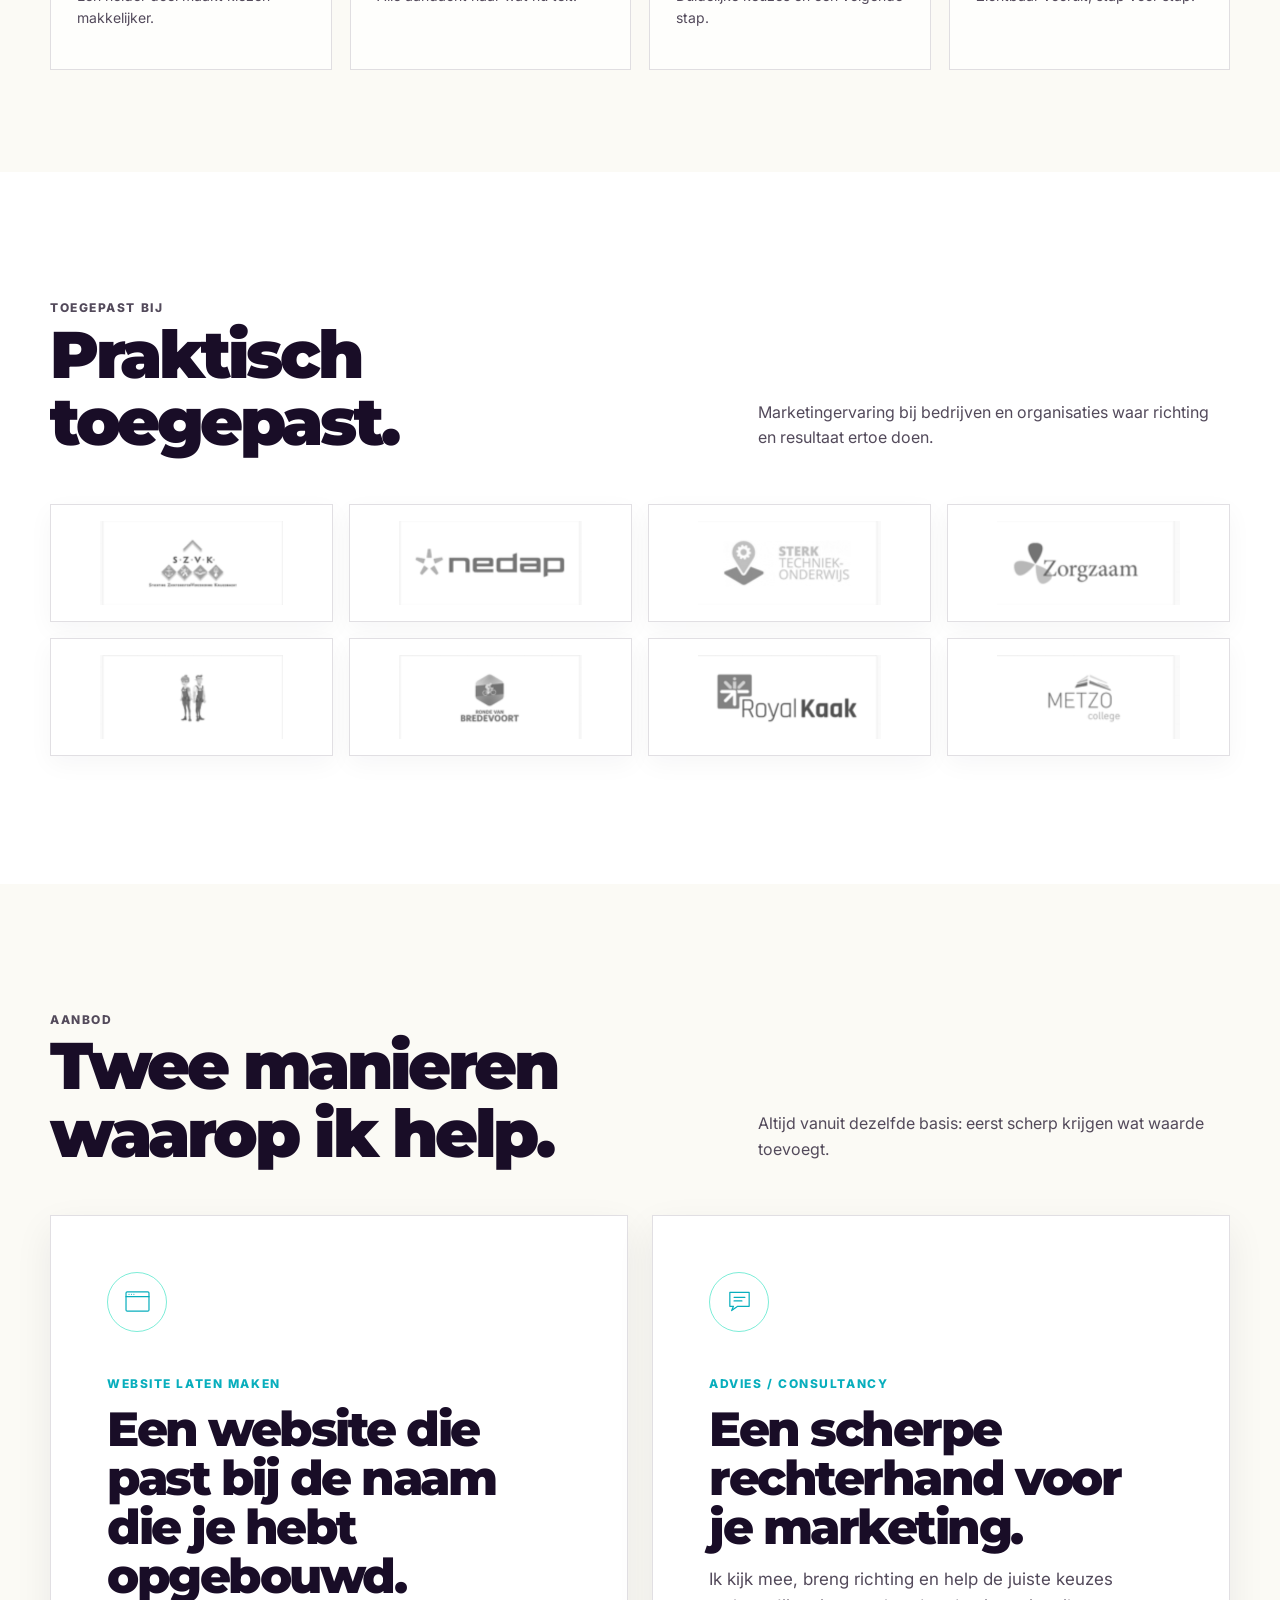
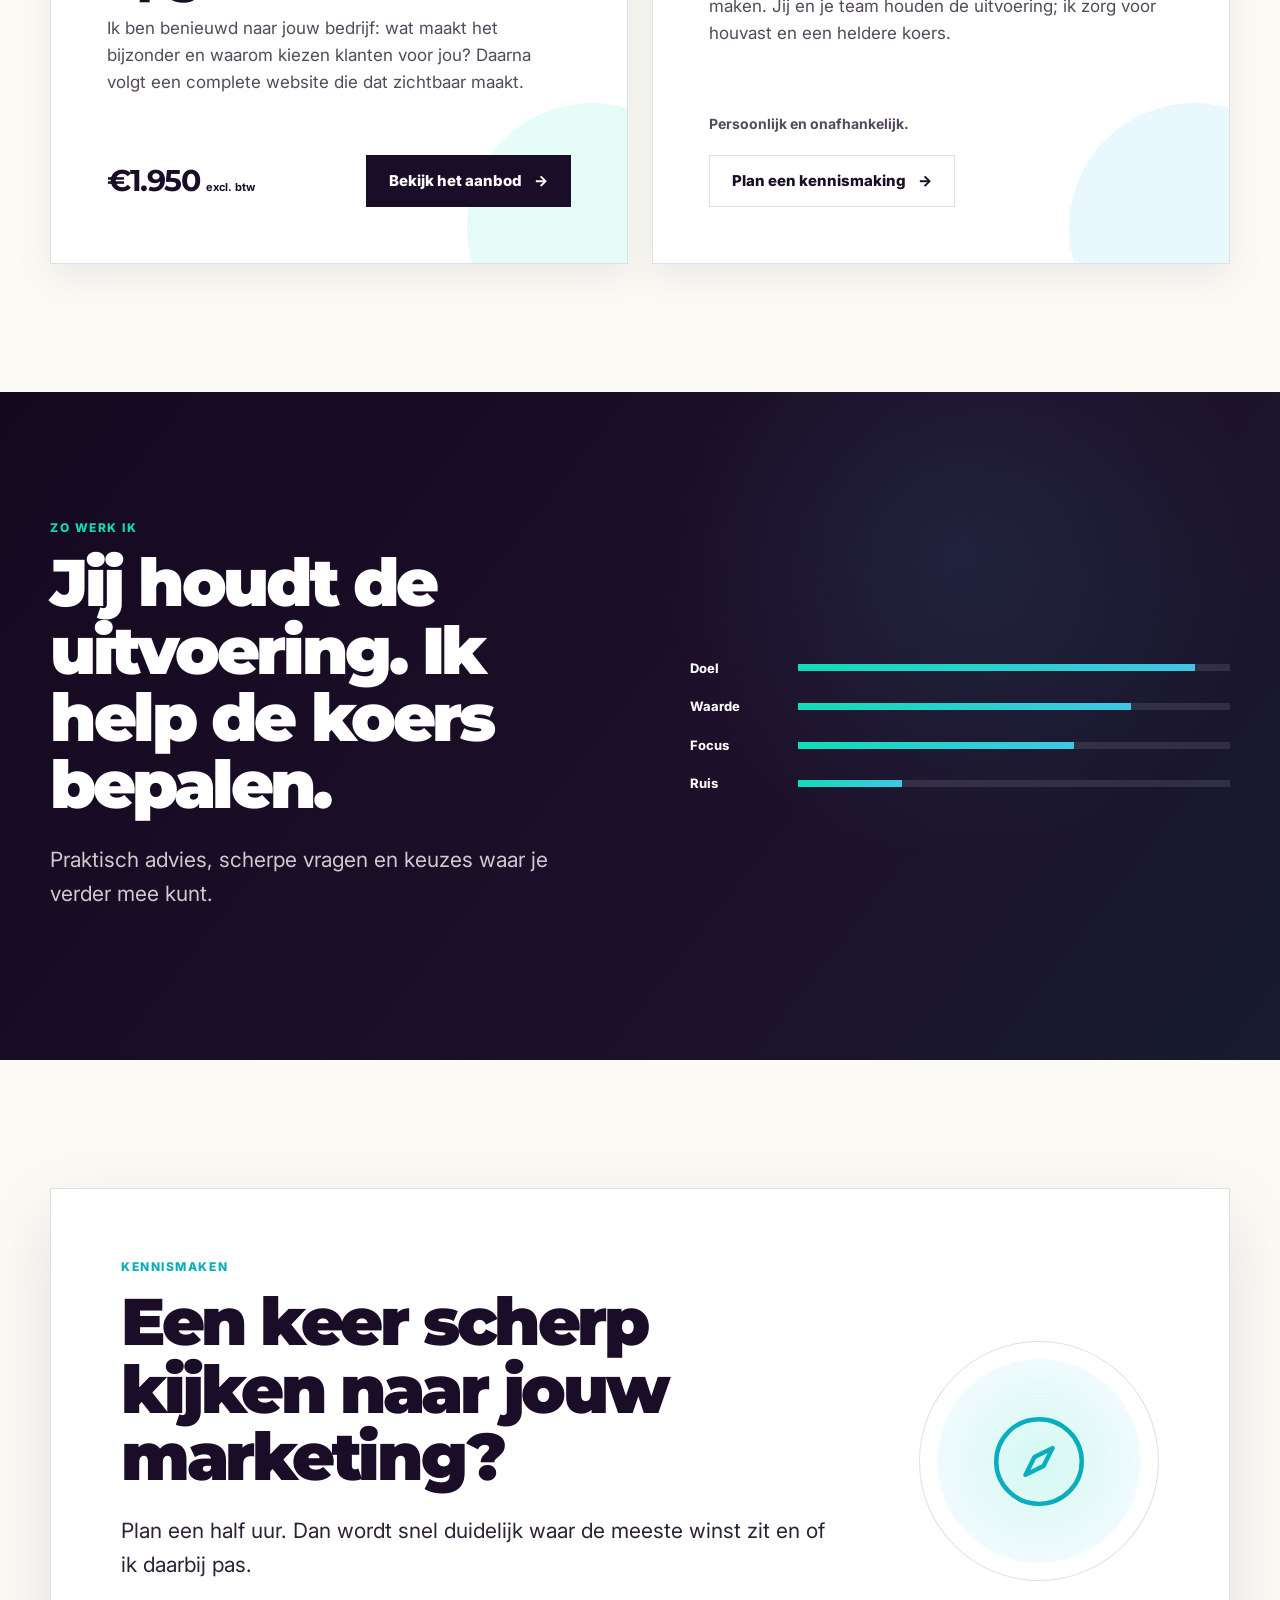
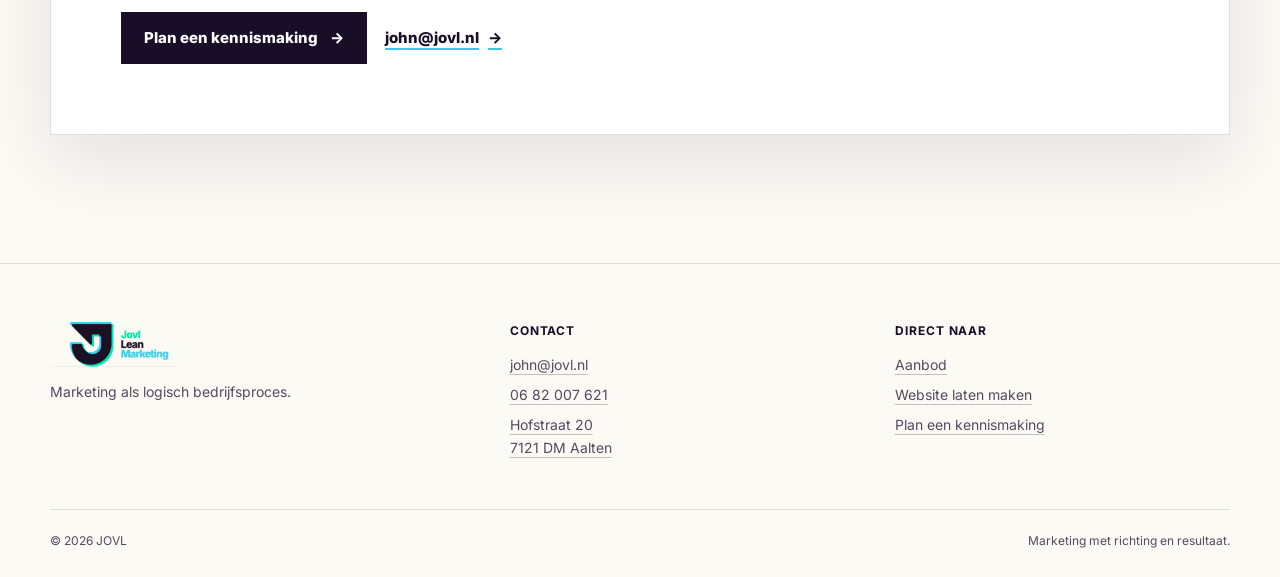
==== commit 2a2fd9a8: "Add files via upload" ====
--- a/jovl-lean-marketing-standalone/index.html
+++ b/jovl-lean-marketing-standalone/index.html
@@ -1,1668 +1,138 @@
 <!doctype html>
 <html lang="nl">
 <head>
-  <meta charset="utf-8" />
-  <meta name="viewport" content="width=device-width, initial-scale=1" />
-  <title>Jovl - Lean Marketing</title>
-  <meta name="description" content="Marketing als logisch bedrijfsproces. Signaleer verspilling en boek progressie." />
-  <meta property="og:title" content="Jovl - Lean Marketing" />
-  <meta property="og:description" content="Marketing als logisch bedrijfsproces. Signaleer verspilling en boek progressie." />
-  <meta property="og:type" content="website" />
+  <meta charset="utf-8">
+  <meta name="viewport" content="width=device-width, initial-scale=1">
+  <title>JOVL — Marketing als logisch bedrijfsproces</title>
+  <meta name="description" content="JOVL geeft ondernemers richting en houvast in marketing. Advies, consultancy en websites vanuit de kern van je bedrijf.">
+  <link rel="canonical" href="https://jovl.nl/">
+  <meta property="og:type" content="website">
+  <meta property="og:locale" content="nl_NL">
+  <meta property="og:title" content="JOVL — Marketing als logisch bedrijfsproces">
+  <meta property="og:description" content="Minder marketingruis. Meer richting. Voor ondernemers die scherper willen kiezen en vooruit willen.">
+  <meta property="og:url" content="https://jovl.nl/">
+  <link rel="icon" href="assets/logo-jovl.png">
+  <link rel="preconnect" href="https://fonts.googleapis.com">
+  <link rel="preconnect" href="https://fonts.gstatic.com" crossorigin>
+  <link href="https://fonts.googleapis.com/css2?family=Inter:wght@400;500;600;700;800&family=Montserrat:wght@600;700;800;900&display=swap" rel="stylesheet">
+  <link rel="stylesheet" href="assets/styles.css">
+  <script type="application/ld+json">{
+    "@context":"https://schema.org","@type":"ProfessionalService","name":"JOVL","url":"https://jovl.nl/","email":"john@jovl.nl","telephone":"+31682007621",
+    "address":{"@type":"PostalAddress","streetAddress":"Hofstraat 20","postalCode":"7121 DM","addressLocality":"Aalten","addressCountry":"NL"},"areaServed":"Achterhoek"
+  }</script>
+</head>
+<body>
+  <a class="skip-link" href="#main">Ga naar de inhoud</a>
 
-  <link rel="icon" href="./assets/favicon.png" type="image/png">
-  <link rel="shortcut icon" href="./assets/favicon.png" type="image/png">
-  <link rel="apple-touch-icon" href="./assets/apple-touch-icon.png">
-
-  <style>
-    @import url('https://fonts.googleapis.com/css2?family=Inter:wght@500;600;700;800;900&display=swap');
-
-    :root {
-      --dark: #1B1026;
-      --mint: #03E9AE;
-      --cyan: #3AD1EE;
-      --cream: #fbf9f4;
-      --sand: #f0ecdb;
-      --pale: #f4fbfb;
-      --white: #ffffff;
-      --text: #1B1026;
-      --muted: #665d70;
-      --muted-2: #857d8c;
-      --line: rgba(27,16,38,.12);
-      --line-strong: rgba(27,16,38,.18);
-      --soft-shadow: 0 14px 42px rgba(27,16,38,.08);
-      --shadow: 0 22px 70px rgba(27,16,38,.12);
-      --max: 1180px;
-      --ease: cubic-bezier(.16, 1, .3, 1);
-    }
-
-    * { box-sizing: border-box; }
-
-    html { scroll-behavior: smooth; }
-
-    body {
-      margin: 0;
-      font-family: Inter, system-ui, -apple-system, BlinkMacSystemFont, "Segoe UI", sans-serif;
-      background: var(--cream);
-      color: var(--text);
-      line-height: 1.6;
-      font-size: 16px;
-      font-weight: 500;
-      overflow-x: hidden;
-    }
-
-    body::before {
-      content: "";
-      position: fixed;
-      inset: 0;
-      pointer-events: none;
-      background-image:
-        linear-gradient(rgba(27,16,38,.035) 1px, transparent 1px),
-        linear-gradient(90deg, rgba(27,16,38,.035) 1px, transparent 1px);
-      background-size: 44px 44px;
-      mask-image: linear-gradient(to bottom, rgba(0,0,0,.52), transparent 72%);
-      z-index: -2;
-    }
-
-    body::after {
-      content: "";
-      position: fixed;
-      width: 640px;
-      height: 640px;
-      right: -260px;
-      top: -260px;
-      background:
-        radial-gradient(circle, rgba(58,209,238,.18), transparent 64%);
-      pointer-events: none;
-      z-index: -1;
-    }
-
-    img { max-width: 100%; display: block; }
-    a { color: inherit; }
-    .container { width: min(var(--max), calc(100% - 40px)); margin: 0 auto; }
-
-    ::selection { background: var(--mint); color: var(--dark); }
-
-    .nav {
-      position: sticky;
-      top: 0;
-      z-index: 50;
-      background: rgba(251,249,244,.94);
-      backdrop-filter: blur(16px);
-      border-bottom: 1px solid var(--line);
-    }
-
-    .nav-inner {
-      min-height: 96px;
-      display: flex;
-      align-items: center;
-      justify-content: space-between;
-      gap: 28px;
-      position: relative;
-    }
-
-    .brand {
-      display: flex;
-      align-items: center;
-      gap: 20px;
-      text-decoration: none;
-    }
-
-    .brand img {
-      width: 118px;
-      height: auto;
-    }
-
-    .brand-title {
-      font-size: 28px;
-      line-height: .92;
-      font-weight: 800;
-      letter-spacing: -.055em;
-      color: var(--dark);
-    }
-
-    .brand-title .jovl { color: var(--mint); }
-    .brand-title .marketing { color: var(--cyan); }
-
-    .nav-toggle { display: none; }
-
-    .menu-button {
-      display: none;
-      width: 46px;
-      height: 46px;
-      border: 1px solid var(--line);
-      background: white;
-      cursor: pointer;
-      place-items: center;
-      padding: 0;
-    }
-
-    .menu-icon {
-      width: 20px;
-      height: 14px;
-      position: relative;
-      display: block;
-    }
-
-    .menu-icon::before,
-    .menu-icon::after,
-    .menu-icon span {
-      content: "";
-      position: absolute;
-      left: 0;
-      width: 100%;
-      height: 2px;
-      background: var(--dark);
-      transition: transform .2s ease, opacity .2s ease;
-    }
-
-    .menu-icon::before { top: 0; }
-    .menu-icon span { top: 6px; }
-    .menu-icon::after { bottom: 0; }
-
-    .nav-actions {
-      display: flex;
-      align-items: center;
-      gap: 18px;
-      flex-wrap: wrap;
-      justify-content: flex-end;
-    }
-
-    .button {
-      display: inline-flex;
-      min-height: 48px;
-      align-items: center;
-      justify-content: center;
-      padding: 13px 20px;
-      background: var(--dark);
-      color: white;
-      border: 1px solid var(--dark);
-      text-decoration: none;
-      font-weight: 800;
-      border-radius: 0;
-      cursor: pointer;
-      transition: transform .2s ease, background .2s ease, border-color .2s ease, box-shadow .2s ease;
-      box-shadow: 0 10px 24px rgba(27,16,38,.10);
-    }
-
-    .button:hover {
-      background: var(--mint);
-      border-color: var(--mint);
-      color: var(--dark);
-      transform: translateY(-2px);
-      box-shadow: 0 14px 30px rgba(3,233,174,.20);
-    }
-
-    .button.light {
-      background: var(--mint);
-      color: var(--dark);
-      border-color: var(--mint);
-    }
-
-    .button.light:hover {
-      background: var(--cyan);
-      border-color: var(--cyan);
-    }
-
-    .button.secondary {
-      background: transparent;
-      color: var(--dark);
-      border-color: rgba(27,16,38,.22);
-      box-shadow: none;
-    }
-
-    .button.secondary:hover {
-      background: var(--dark);
-      color: white;
-      border-color: var(--dark);
-    }
-
-    .text-link {
-      color: var(--dark);
-      font-weight: 700;
-      text-decoration: underline;
-      text-decoration-thickness: 2px;
-      text-underline-offset: 5px;
-      transition: color .2s ease;
-    }
-
-    .text-link:hover { color: var(--cyan); }
-
-    .hero {
-      position: relative;
-      overflow: hidden;
-      padding: 80px 0 72px;
-      background:
-        radial-gradient(circle at 78% 15%, rgba(58,209,238,.18), transparent 34%),
-        radial-gradient(circle at 10% 88%, rgba(3,233,174,.13), transparent 36%),
-        linear-gradient(135deg, var(--cream), var(--sand));
-    }
-
-    .hero-grid {
-      position: relative;
-      z-index: 2;
-      display: grid;
-      grid-template-columns: 1.03fr .97fr;
-      gap: 58px;
-      align-items: center;
-    }
-
-    .eyebrow {
-      margin: 0 0 14px;
-      color: var(--cyan);
-      text-transform: uppercase;
-      letter-spacing: .13em;
-      font-size: 13px;
-      font-weight: 800;
-    }
-
-    h1, h2, h3 {
-      margin: 0;
-      color: var(--dark);
-      line-height: 1.04;
-      letter-spacing: -.055em;
-      font-weight: 800;
-    }
-
-    h1 { font-size: clamp(48px, 7vw, 94px); }
-    h2 { font-size: clamp(34px, 5vw, 66px); }
-    h3 { font-size: clamp(23px, 2.2vw, 34px); }
-
-    .hero-subtitle {
-      margin: 18px 0 24px;
-      font-size: clamp(25px, 3.2vw, 42px);
-      line-height: 1.08;
-      letter-spacing: -.045em;
-      font-weight: 800;
-      color: var(--mint);
-    }
-
-    .lead {
-      max-width: 720px;
-      font-size: 18px;
-      color: var(--muted);
-      font-weight: 500;
-    }
-
-    .hero-actions {
-      display: flex;
-      gap: 14px;
-      flex-wrap: wrap;
-      margin-top: 30px;
-    }
-
-    .hero-visual {
-      position: relative;
-      min-height: 520px;
-      display: grid;
-      place-items: center;
-      perspective: 1000px;
-    }
-
-    .system-card {
-      position: absolute;
-      background: rgba(255,255,255,.84);
-      border: 1px solid var(--line);
-      box-shadow: var(--shadow);
-      backdrop-filter: blur(12px);
-      padding: 22px;
-      transition: transform .45s var(--ease), box-shadow .45s var(--ease);
-    }
-
-    .system-card:hover {
-      transform: translateY(-8px);
-      box-shadow: 0 30px 80px rgba(27,16,38,.16);
-    }
-
-    .system-card.core {
-      width: min(84%, 410px);
-      min-height: 310px;
-      display: grid;
-      align-content: center;
-      z-index: 3;
-      background: white;
-    }
-
-    .system-card.core img {
-      width: min(340px, 100%);
-      margin: 0 auto;
-      mix-blend-mode: multiply;
-    }
-
-    .system-card.one {
-      width: 210px;
-      left: 0;
-      top: 55px;
-      z-index: 4;
-      animation: floatA 8s ease-in-out infinite alternate;
-    }
-
-    .system-card.two {
-      width: 230px;
-      right: 0;
-      bottom: 58px;
-      z-index: 4;
-      animation: floatB 9s ease-in-out infinite alternate;
-    }
-
-    .system-card.three {
-      width: 172px;
-      right: 18px;
-      top: 16px;
-      z-index: 6;
-      background: var(--dark);
-      color: white;
-      animation: floatC 7s ease-in-out infinite alternate;
-    }
-
-    .system-card.three strong,
-    .system-card.three span { color: white; }
-
-    .system-card strong {
-      display: block;
-      color: var(--dark);
-      font-size: 34px;
-      line-height: .9;
-      letter-spacing: -.06em;
-      font-weight: 900;
-    }
-
-    .system-card span {
-      display: block;
-      color: var(--muted);
-      font-size: 13px;
-      font-weight: 700;
-      margin-top: 8px;
-    }
-
-    .line-map {
-      position: absolute;
-      inset: 80px 52px;
-      border: 1px solid rgba(27,16,38,.13);
-      z-index: 1;
-    }
-
-    .line-map::before,
-    .line-map::after {
-      content: "";
-      position: absolute;
-      background: linear-gradient(90deg, var(--mint), var(--cyan));
-    }
-
-    .line-map::before {
-      width: 80%;
-      height: 2px;
-      top: 50%;
-      left: 10%;
-    }
-
-    .line-map::after {
-      width: 2px;
-      height: 70%;
-      left: 50%;
-      top: 15%;
-    }
-
-    @keyframes floatA { to { transform: translate3d(12px, -14px, 0); } }
-    @keyframes floatB { to { transform: translate3d(-12px, 12px, 0); } }
-    @keyframes floatC { to { transform: translate3d(-8px, -10px, 0); } }
-
-    section { padding: 88px 0; }
-
-    .intro-card {
-      background: white;
-      border: 1px solid var(--line);
-      box-shadow: var(--shadow);
-      padding: clamp(30px, 5vw, 58px);
-      display: grid;
-      grid-template-columns: .85fr 1.15fr;
-      gap: 48px;
-      align-items: start;
-      position: relative;
-      overflow: hidden;
-    }
-
-    .intro-card::after {
-      content: "";
-      position: absolute;
-      right: -100px;
-      bottom: -140px;
-      width: 320px;
-      height: 320px;
-      background: radial-gradient(circle, rgba(58,209,238,.16), transparent 70%);
-      pointer-events: none;
-    }
-
-    .intro-card p.big {
-      margin: 0;
-      font-size: clamp(28px, 3.4vw, 48px);
-      line-height: 1.08;
-      letter-spacing: -.055em;
-      font-weight: 800;
-      color: var(--dark);
-    }
-
-    .intro-card .copy {
-      color: var(--muted);
-      font-size: 18px;
-      position: relative;
-      z-index: 2;
-    }
-
-    .signal-strip {
-      padding: 0;
-    }
-
-    .strip-grid {
-      display: grid;
-      grid-template-columns: repeat(4, 1fr);
-      border: 1px solid var(--line);
-      background: white;
-      box-shadow: var(--soft-shadow);
-    }
-
-    .strip-item {
-      padding: 26px;
-      border-right: 1px solid var(--line);
-      min-height: 150px;
-    }
-
-    .strip-item:last-child { border-right: 0; }
-
-    .strip-item strong {
-      display: block;
-      font-size: 34px;
-      line-height: 1;
-      font-weight: 900;
-      letter-spacing: -.07em;
-      color: var(--dark);
-      margin-bottom: 10px;
-    }
-
-    .strip-item span {
-      color: var(--muted);
-      font-weight: 700;
-      font-size: 14px;
-    }
-
-    .strip-item:nth-child(2) strong { color: var(--cyan); }
-    .strip-item:nth-child(3) strong { color: var(--mint); }
-
-    .section-head {
-      display: grid;
-      grid-template-columns: 1fr minmax(260px, 430px);
-      gap: 36px;
-      align-items: end;
-      margin-bottom: 42px;
-    }
-
-    .section-head p { color: var(--muted); margin: 0; }
-
-    .logos {
-      display: grid;
-      grid-template-columns: repeat(4, 1fr);
-      gap: 16px;
-    }
-
-    .logo-card {
-      min-height: 134px;
-      padding: 24px;
-      display: grid;
-      place-items: center;
-      background: white;
-      border: 1px solid var(--line);
-      text-decoration: none;
-      position: relative;
-      overflow: hidden;
-      transition: transform .2s ease, box-shadow .2s ease, border-color .2s ease;
-    }
-
-    .logo-card::after {
-      content: "";
-      position: absolute;
-      inset: auto 0 0;
-      height: 3px;
-      background: linear-gradient(90deg, var(--mint), var(--cyan));
-      transform: scaleX(0);
-      transform-origin: left;
-      transition: transform .24s ease;
-    }
-
-    .logo-card:hover {
-      transform: translateY(-5px);
-      box-shadow: var(--shadow);
-      border-color: rgba(58,209,238,.40);
-    }
-
-    .logo-card:hover::after { transform: scaleX(1); }
-
-    .logo-card img {
-      max-height: 74px;
-      object-fit: contain;
-      filter: grayscale(1);
-      opacity: .86;
-      transition: filter .2s ease, opacity .2s ease, transform .2s ease;
-    }
-
-    .logo-card:hover img {
-      filter: grayscale(0);
-      opacity: 1;
-      transform: translateY(-4px);
-    }
-
-    .cards {
-      display: grid;
-      grid-template-columns: repeat(3, 1fr);
-      gap: 22px;
-    }
-
-    .card {
-      background: white;
-      border: 1px solid var(--line);
-      box-shadow: var(--soft-shadow);
-      padding: 30px;
-      min-height: 360px;
-      display: flex;
-      flex-direction: column;
-      justify-content: space-between;
-      position: relative;
-      overflow: hidden;
-      transition: transform .2s ease, box-shadow .2s ease, border-color .2s ease;
-    }
-
-    .card::before {
-      content: "";
-      position: absolute;
-      width: 160px;
-      height: 160px;
-      right: -92px;
-      top: -92px;
-      border: 1px solid rgba(27,16,38,.12);
-      background: rgba(58,209,238,.08);
-      transform: rotate(8deg);
-      transition: transform .35s var(--ease), background .35s var(--ease);
-    }
-
-    .card:hover {
-      transform: translateY(-5px);
-      box-shadow: var(--shadow);
-      border-color: rgba(3,233,174,.38);
-    }
-
-    .card:hover::before {
-      transform: rotate(18deg) scale(1.15);
-      background: rgba(3,233,174,.12);
-    }
-
-    .card-icon { width: 68px; height: auto; margin-bottom: 20px; }
-    .card p { color: var(--muted); }
-    .card .more { display: none; color: var(--dark); margin-top: 12px; }
-    .card.open .more { display: block; }
-
-    .toggle {
-      align-self: flex-start;
-      background: transparent;
-      color: var(--dark);
-      border: 0;
-      border-bottom: 2px solid var(--cyan);
-      padding: 0 0 3px;
-      font: inherit;
-      font-weight: 800;
-      cursor: pointer;
-      margin-top: 16px;
-    }
-
-    .toggle:hover { color: var(--cyan); }
-
-    .flow-section {
-      background: var(--dark);
-      color: white;
-      position: relative;
-      overflow: hidden;
-    }
-
-    .flow-section::before {
-      content: "";
-      position: absolute;
-      inset: 0;
-      background:
-        radial-gradient(circle at 82% 20%, rgba(58,209,238,.18), transparent 35%),
-        radial-gradient(circle at 18% 84%, rgba(3,233,174,.12), transparent 36%);
-      pointer-events: none;
-    }
-
-    .flow-section .container { position: relative; z-index: 2; }
-
-    .flow-section h2,
-    .flow-section h3 { color: white; }
-
-    .flow-section .lead,
-    .flow-section p { color: rgba(255,255,255,.72); }
-
-    .flow-grid {
-      display: grid;
-      grid-template-columns: .95fr 1.05fr;
-      gap: 56px;
-      align-items: center;
-    }
-
-    .flow-map {
-      display: grid;
-      gap: 14px;
-    }
-
-    .flow-row {
-      display: grid;
-      grid-template-columns: 140px 1fr;
-      gap: 18px;
-      align-items: center;
-      padding: 18px;
-      border: 1px solid rgba(255,255,255,.14);
-      background: rgba(255,255,255,.05);
-      backdrop-filter: blur(10px);
-    }
-
-    .flow-row strong {
-      color: white;
-      font-size: 18px;
-      letter-spacing: -.03em;
-    }
-
-    .flow-track {
-      height: 8px;
-      background: rgba(255,255,255,.10);
-      position: relative;
-      overflow: hidden;
-    }
-
-    .flow-track span {
-      position: absolute;
-      inset: 0 auto 0 0;
-      width: var(--w);
-      background: linear-gradient(90deg, var(--mint), var(--cyan));
-      transform-origin: left;
-      animation: grow 1.4s var(--ease) both;
-    }
-
-    @keyframes grow {
-      from { transform: scaleX(0); }
-      to { transform: scaleX(1); }
-    }
-
-    .method {
-      background:
-        radial-gradient(circle at 84% 18%, rgba(3,233,174,.11), transparent 32%),
-        linear-gradient(135deg, var(--pale), var(--cream));
-    }
-
-    .method-grid {
-      display: grid;
-      grid-template-columns: .9fr 1.1fr;
-      gap: 56px;
-      align-items: start;
-    }
-
-    .method-copy {
-      position: sticky;
-      top: 126px;
-    }
-
-    .method-copy p { color: var(--muted); }
-
-    .principles {
-      display: grid;
-      gap: 14px;
-    }
-
-    .principle {
-      background: white;
-      border: 1px solid var(--line);
-      padding: 24px;
-      cursor: pointer;
-      transition: background .2s ease, transform .2s ease, box-shadow .2s ease, border-color .2s ease;
-    }
-
-    .principle:hover {
-      transform: translateX(5px);
-      box-shadow: var(--soft-shadow);
-      border-color: rgba(58,209,238,.40);
-    }
-
-    .principle-head {
-      display: flex;
-      align-items: center;
-      justify-content: space-between;
-      gap: 20px;
-    }
-
-    .principle-head h3 {
-      font-size: 26px;
-      letter-spacing: -.04em;
-    }
-
-    .arrow {
-      color: var(--cyan);
-      font-size: 26px;
-      font-weight: 800;
-      transition: transform .2s ease;
-    }
-
-    .principle.open .arrow { transform: rotate(180deg); }
-    .principle .content { display: none; margin-top: 15px; color: var(--muted); }
-    .principle.open .content { display: block; }
-
-    .cta {
-      background:
-        radial-gradient(circle at 84% 18%, rgba(58,209,238,.14), transparent 34%),
-        linear-gradient(135deg, var(--cream), var(--sand));
-      color: var(--dark);
-    }
-
-    .cta-box {
-      display: grid;
-      grid-template-columns: 1.1fr .9fr;
-      gap: 38px;
-      align-items: center;
-      background: white;
-      border: 1px solid var(--line);
-      box-shadow: var(--shadow);
-      padding: clamp(26px, 4vw, 46px);
-    }
-
-    .cta p { color: var(--muted); }
-
-    .portrait {
-      background: var(--pale);
-      border: 1px solid var(--line);
-      padding: 14px;
-      position: relative;
-    }
-
-    .portrait::before {
-      content: "";
-      position: absolute;
-      right: -16px;
-      top: -16px;
-      width: 120px;
-      height: 120px;
-      background: linear-gradient(135deg, var(--mint), var(--cyan));
-      opacity: .35;
-      z-index: 0;
-    }
-
-    .portrait img {
-      position: relative;
-      z-index: 1;
-      width: 100%;
-      aspect-ratio: 4 / 3;
-      object-fit: cover;
-      filter: grayscale(.12);
-    }
-
-    footer {
-      padding: 58px 0 30px;
-      background: var(--cream);
-      border-top: 1px solid var(--line);
-      color: var(--dark);
-    }
-
-    .footer-grid {
-      display: grid;
-      grid-template-columns: 1fr 1fr;
-      gap: 36px;
-      align-items: start;
-    }
-
-    .footer-logo { width: 130px; }
-
-    .footer-contact {
-      display: grid;
-      gap: 8px;
-      justify-items: start;
-      color: var(--muted);
-    }
-
-    .footer-title {
-      font-weight: 800;
-      color: var(--dark);
-      margin-bottom: 4px;
-    }
-
-    .legal {
-      margin-top: 42px;
-      color: var(--muted);
-      font-size: 14px;
-    }
-
-    .reveal {
-      opacity: 0;
-      transform: translateY(22px);
-      transition: opacity .65s var(--ease), transform .65s var(--ease);
-    }
-
-    .reveal.visible {
-      opacity: 1;
-      transform: translateY(0);
-    }
-
-    .cursor-glow {
-      position: fixed;
-      width: 240px;
-      height: 240px;
-      border-radius: 999px;
-      background: radial-gradient(circle, rgba(58,209,238,.16), transparent 65%);
-      pointer-events: none;
-      z-index: 999;
-      transform: translate(-50%, -50%);
-      opacity: 0;
-      transition: opacity .2s ease;
-      mix-blend-mode: multiply;
-    }
-
-    @media (max-width: 960px) {
-      .hero-grid, .intro-card, .section-head, .method-grid, .cta-box, .footer-grid, .flow-grid {
-        grid-template-columns: 1fr;
-      }
-
-      .method-copy { position: static; }
-      .logos { grid-template-columns: repeat(2, 1fr); }
-      .cards { grid-template-columns: 1fr; }
-      .strip-grid { grid-template-columns: repeat(2, 1fr); }
-      .strip-item:nth-child(2) { border-right: 0; }
-      .strip-item:nth-child(1),
-      .strip-item:nth-child(2) { border-bottom: 1px solid var(--line); }
-      .nav-inner {
-        min-height: 82px;
-      }
-
-      .menu-button {
-        display: grid;
-      }
-
-      .nav-actions {
-        position: absolute;
-        left: 0;
-        right: 0;
-        top: calc(100% + 1px);
-        display: grid;
-        grid-template-columns: 1fr;
-        align-items: stretch;
-        gap: 0;
-        padding: 12px;
-        background: rgba(251,249,244,.98);
-        border: 1px solid var(--line);
-        box-shadow: var(--soft-shadow);
-        transform: translateY(-8px);
-        opacity: 0;
-        pointer-events: none;
-        transition: opacity .2s ease, transform .2s ease;
-      }
-
-      .nav-actions a {
-        padding: 14px 12px;
-      }
-
-      .nav-actions .button {
-        margin-top: 8px;
-      }
-
-      .nav-toggle:checked ~ .menu-button .menu-icon::before {
-        transform: translateY(6px) rotate(45deg);
-      }
-
-      .nav-toggle:checked ~ .menu-button .menu-icon span {
-        opacity: 0;
-      }
-
-      .nav-toggle:checked ~ .menu-button .menu-icon::after {
-        transform: translateY(-6px) rotate(-45deg);
-      }
-
-      .nav-toggle:checked ~ .nav-actions {
-        opacity: 1;
-        pointer-events: auto;
-        transform: translateY(0);
-      }
-      .flow-row { grid-template-columns: 1fr; }
-    }
-
-    @media (max-width: 560px) {
-      .container { width: min(var(--max), calc(100% - 28px)); }
-      .brand img { width: 96px; }
-      .brand-title { font-size: 23px; }
-      .button { width: 100%; }
-      .hero { padding: 54px 0 58px; }
-      .hero-visual { min-height: 430px; }
-      .system-card.one { left: 0; top: 22px; }
-      .system-card.two { right: 0; bottom: 12px; }
-      .system-card.three {
-        display: block;
-        right: 12px;
-        top: 2px;
-        width: 128px;
-        padding: 15px;
-      }
-      .system-card.three span { display: none; }
-      section { padding: 58px 0; }
-      .logos { grid-template-columns: 1fr; }
-      .strip-grid { grid-template-columns: 1fr; }
-      .strip-item { border-right: 0; border-bottom: 1px solid var(--line); }
-      .strip-item:last-child { border-bottom: 0; }
-      .cursor-glow { display: none; }
-    }
-  
-    /* Premium upgrade: meaningful visuals, icon system, motion system */
-    .word-mark {
-      position: relative;
-      display: inline-block;
-    }
-
-    .word-mark::after {
-      content: "";
-      position: absolute;
-      left: 2px;
-      right: 2px;
-      bottom: .08em;
-      height: .16em;
-      background: linear-gradient(90deg, rgba(3,233,174,.55), rgba(58,209,238,.45));
-      z-index: -1;
-    }
-
-    .micro-copy {
-      margin-top: 18px;
-      max-width: 620px;
-      color: var(--muted-2);
-      font-size: 14px;
-      font-weight: 700;
-      letter-spacing: .02em;
-    }
-
-    .visual-divider {
-      height: 1px;
-      background: linear-gradient(90deg, transparent, rgba(27,16,38,.18), transparent);
-      margin: 0 auto;
-      width: min(var(--max), calc(100% - 40px));
-    }
-
-    .icon-grid {
-      display: grid;
-      grid-template-columns: repeat(4, 1fr);
-      gap: 16px;
-      margin-top: 34px;
-    }
-
-    .icon-note {
-      background: rgba(255,255,255,.78);
-      border: 1px solid var(--line);
-      padding: 22px;
-      min-height: 168px;
-      display: flex;
-      flex-direction: column;
-      justify-content: space-between;
-      transition: transform .2s ease, border-color .2s ease, box-shadow .2s ease;
-    }
-
-    .icon-note:hover {
-      transform: translateY(-4px);
-      border-color: rgba(58,209,238,.44);
-      box-shadow: var(--soft-shadow);
-    }
-
-    .line-icon {
-      width: 44px;
-      height: 44px;
-      margin-bottom: 18px;
-    }
-
-    .line-icon svg {
-      width: 100%;
-      height: 100%;
-      stroke: var(--dark);
-      stroke-width: 1.75;
-      fill: none;
-      stroke-linecap: square;
-      stroke-linejoin: miter;
-    }
-
-    .icon-note:nth-child(2) .line-icon svg { stroke: var(--cyan); }
-    .icon-note:nth-child(3) .line-icon svg { stroke: var(--mint); }
-
-    .icon-note strong {
-      display: block;
-      font-size: 16px;
-      line-height: 1.2;
-      letter-spacing: -.03em;
-      color: var(--dark);
-    }
-
-    .icon-note span {
-      display: block;
-      margin-top: 8px;
-      color: var(--muted);
-      font-size: 13px;
-      font-weight: 600;
-    }
-
-    .system-section {
-      background:
-        radial-gradient(circle at 86% 14%, rgba(58,209,238,.12), transparent 32%),
-        radial-gradient(circle at 10% 90%, rgba(3,233,174,.10), transparent 34%),
-        linear-gradient(135deg, var(--cream), var(--pale));
-    }
-
-    .system-grid {
-      display: grid;
-      grid-template-columns: .92fr 1.08fr;
-      gap: 56px;
-      align-items: center;
-    }
-
-    .system-diagram {
-      position: relative;
-      min-height: 520px;
-      background: white;
-      border: 1px solid var(--line);
-      box-shadow: var(--shadow);
-      overflow: hidden;
-    }
-
-    .system-diagram::before {
-      content: "";
-      position: absolute;
-      inset: 0;
-      background-image:
-        linear-gradient(rgba(27,16,38,.045) 1px, transparent 1px),
-        linear-gradient(90deg, rgba(27,16,38,.045) 1px, transparent 1px);
-      background-size: 36px 36px;
-      mask-image: linear-gradient(to bottom, rgba(0,0,0,.75), transparent 88%);
-    }
-
-    .diagram-node {
-      position: absolute;
-      background: var(--cream);
-      border: 1px solid var(--line);
-      padding: 16px;
-      min-width: 150px;
-      box-shadow: 0 14px 36px rgba(27,16,38,.08);
-    }
-
-    .diagram-node strong {
-      display: block;
-      color: var(--dark);
-      font-size: 18px;
-      letter-spacing: -.04em;
-      line-height: 1.05;
-    }
-
-    .diagram-node span {
-      display: block;
-      margin-top: 6px;
-      color: var(--muted);
-      font-size: 12px;
-      font-weight: 700;
-    }
-
-    .diagram-node.a { left: 36px; top: 48px; }
-    .diagram-node.b { right: 42px; top: 88px; }
-    .diagram-node.c { left: 70px; bottom: 74px; }
-    .diagram-node.d { right: 58px; bottom: 52px; background: var(--dark); }
-    .diagram-node.d strong,
-    .diagram-node.d span { color: white; }
-
-    .diagram-core {
-      position: absolute;
-      width: 190px;
-      height: 190px;
-      left: 50%;
-      top: 50%;
-      transform: translate(-50%, -50%);
-      display: grid;
-      place-items: center;
-      background: linear-gradient(135deg, rgba(3,233,174,.16), rgba(58,209,238,.18));
-      border: 1px solid rgba(27,16,38,.12);
-      font-size: 34px;
-      font-weight: 900;
-      letter-spacing: -.07em;
-      color: var(--dark);
-      animation: pulseCore 4s ease-in-out infinite;
-    }
-
-    .diagram-line {
-      position: absolute;
-      left: 50%;
-      top: 50%;
-      width: 42%;
-      height: 1px;
-      background: linear-gradient(90deg, rgba(27,16,38,.10), var(--cyan));
-      transform-origin: left center;
-    }
-
-    .diagram-line.l1 { transform: rotate(-142deg); }
-    .diagram-line.l2 { transform: rotate(-34deg); }
-    .diagram-line.l3 { transform: rotate(142deg); }
-    .diagram-line.l4 { transform: rotate(34deg); background: linear-gradient(90deg, rgba(27,16,38,.10), var(--mint)); }
-
-    @keyframes pulseCore {
-      0%, 100% { box-shadow: 0 0 0 0 rgba(3,233,174,.16); }
-      50% { box-shadow: 0 0 0 20px rgba(3,233,174,0); }
-    }
-
-    .noise-to-flow {
-      display: grid;
-      grid-template-columns: 1fr auto 1fr;
-      gap: 18px;
-      align-items: stretch;
-      margin-top: 36px;
-    }
-
-    .mini-panel {
-      background: white;
-      border: 1px solid var(--line);
-      padding: 24px;
-      min-height: 220px;
-    }
-
-    .mini-panel h3 {
-      font-size: 26px;
-      margin-bottom: 18px;
-    }
-
-    .noise-list,
-    .flow-list {
-      display: grid;
-      gap: 10px;
-    }
-
-    .noise-list span,
-    .flow-list span {
-      display: block;
-      padding: 10px 12px;
-      border: 1px solid var(--line);
-      font-weight: 700;
-      font-size: 13px;
-    }
-
-    .noise-list span {
-      color: var(--muted);
-      background: rgba(27,16,38,.025);
-    }
-
-    .flow-list span {
-      color: var(--dark);
-      background: linear-gradient(90deg, rgba(3,233,174,.10), rgba(58,209,238,.08));
-      border-color: rgba(58,209,238,.28);
-    }
-
-    .arrow-panel {
-      display: grid;
-      place-items: center;
-      min-width: 70px;
-      color: var(--dark);
-      font-size: 34px;
-      font-weight: 900;
-    }
-
-    .section-index {
-      display: inline-flex;
-      align-items: center;
-      gap: 10px;
-      margin-bottom: 20px;
-      color: var(--muted);
-      font-size: 13px;
-      font-weight: 800;
-      text-transform: uppercase;
-      letter-spacing: .12em;
-    }
-
-    .section-index::before {
-      content: "";
-      width: 34px;
-      height: 2px;
-      background: linear-gradient(90deg, var(--mint), var(--cyan));
-    }
-
-    @media (max-width: 960px) {
-      .icon-grid,
-      .system-grid,
-      .noise-to-flow {
-        grid-template-columns: 1fr;
-      }
-
-      .arrow-panel {
-        min-height: 48px;
-        transform: rotate(90deg);
-      }
-
-      .system-diagram {
-        min-height: 460px;
-      }
-    }
-
-    @media (max-width: 560px) {
-      .icon-grid {
-        gap: 12px;
-      }
-
-      .system-diagram {
-        min-height: 520px;
-      }
-
-      .diagram-node {
-        min-width: 130px;
-        padding: 13px;
-      }
-
-      .diagram-node.a { left: 16px; top: 24px; }
-      .diagram-node.b { right: 16px; top: 104px; }
-      .diagram-node.c { left: 16px; bottom: 116px; }
-      .diagram-node.d { right: 16px; bottom: 24px; }
-
-      .diagram-core {
-        width: 150px;
-        height: 150px;
-        font-size: 28px;
-      }
-    }
-
-  </style>
-</head>
-
-<body>
-  <div class="cursor-glow" aria-hidden="true"></div>
-
-  <nav class="nav">
-    <div class="container nav-inner">
-      <a class="brand" href="#">
-        <img src="./assets/logo-jovl.png" alt="Jovl logo">
-        <span class="brand-title"><span class="jovl">Jovl</span><br>Lean<br><span class="marketing">Marketing</span></span>
-      </a>
-
-      <input class="nav-toggle" id="nav-toggle" type="checkbox" aria-label="Menu openen">
-      <label class="menu-button" for="nav-toggle" aria-label="Menu openen">
-        <span class="menu-icon"><span></span></span>
-      </label>
-
-      <div class="nav-actions">
-        <a href="#aanbod" class="text-link">Aanbod</a>
-        <a href="#werkwijze" class="text-link">Werkwijze</a>
-        <a href="https://calendly.com/jovl-lean-marketing/persoonlijk-gesprek" target="_blank" rel="noopener" class="button">Plan een kennismaking</a>
-        <a href="https://www.linkedin.com/in/john-van-lochem-668a8043/" target="_blank" rel="noopener" class="text-link">Of connect op LinkedIn</a>
-      </div>
-    </div>
-  </nav>
-
-  <header class="hero">
-    <div class="container hero-grid">
-      <div class="reveal">
-        <p class="eyebrow">Lean Marketing</p>
-        <h1>Marketing als <span class="word-mark">logisch</span> bedrijfsproces.</h1>
-        <p class="hero-subtitle">Signaleer verspilling en boek progressie.</p>
-        <p class="lead">
-          Marketing voelt vaak als iets tijdrovends en onsamenhangends. Losse acties, veel gedoe, weinig grip.
-          Terwijl je eigenlijk maar één ding wilt: marketing die logisch is, die werkt en die niet volledig afhankelijk is
-          van wie er toevallig in je team zit.
-        </p>
-        <p class="lead">
-          Jovl helpt je om marketing nuchter en praktisch te organiseren. Geen extra laag. Geen groot bureauverhaal.
-          Wel richting, verantwoordelijkheid en een proces dat steeds sterker wordt.
-        </p>
-        <div class="hero-actions">
-          <a href="https://calendly.com/jovl-lean-marketing/persoonlijk-gesprek" target="_blank" rel="noopener" class="button">Plan een kennismaking</a>
-          <a href="#werkwijze" class="button secondary">Bekijk de werkwijze</a>
-        </div>
-        <div class="micro-copy">Voor maakbedrijven die marketing serieus nemen, maar niet willen verdwalen in losse acties.</div>
-      </div>
-
-      <div class="hero-visual reveal">
-        <div class="line-map" aria-hidden="true"></div>
-        <div class="system-card one">
-          <strong>minder</strong>
-          <span>ruis, overleg en losse acties</span>
-        </div>
-        <div class="system-card three">
-          <strong>lean</strong>
-          <span>waarde voorop</span>
-        </div>
-        <div class="system-card core">
-          <img src="./assets/hero-animatie.gif" alt="Business plan animatie">
-        </div>
-        <div class="system-card two">
-          <strong>beter</strong>
-          <span>richting, sturing en progressie</span>
-        </div>
-      </div>
+  <header class="site-header">
+    <div class="container header-inner">
+      <a class="brand" href="/" aria-label="JOVL homepage"><img src="assets/logo-jovl.png" alt="JOVL Lean Marketing"></a>
+      <button class="nav-toggle" type="button" aria-label="Menu openen" aria-expanded="false" data-nav-toggle><span></span></button>
+      <nav class="main-nav" aria-label="Hoofdnavigatie" data-main-nav>
+        <a href="#aanbod">Aanbod</a>
+        <a href="/website/">Website laten maken</a>
+        <a href="#contact">Contact</a>
+        <a class="button" href="https://calendly.com/jovl-lean-marketing/persoonlijk-gesprek" target="_blank" rel="noopener">Plan een kennismaking</a>
+      </nav>
     </div>
   </header>
 
-  <section>
-    <div class="container intro-card reveal">
-      <div>
-        <p class="eyebrow">De kern</p>
-        <p class="big">Minder marketingruis. Meer richting.</p>
-      </div>
-      <div class="copy">
-        <p>
-          Veel bedrijven doen genoeg. Er wordt gepost, overlegd, gebriefd, gebouwd en bijgestuurd.
-          Maar de vraag is vaak: draagt het echt bij aan het doel?
-        </p>
-        <p>
-          Mijn rol is om daar scherp op te zijn. Wat is essentieel? Wat kan weg? Waar zit verspilling?
-          En welke stap brengt nu de meeste progressie?
-        </p>
-      </div>
-    </div>
-  </section>
-
-
-  <div class="visual-divider"></div>
-
-  <section>
-    <div class="container">
-      <div class="section-index reveal">Wat Jovl strak trekt</div>
-      <div class="icon-grid reveal">
-        <div class="icon-note">
-          <div>
-            <div class="line-icon">
-              <svg viewBox="0 0 48 48"><path d="M8 36h32M12 30V14h24v16M18 30V20h12v10"/></svg>
-            </div>
-            <strong>Richting</strong>
-            <span>Een helder doel waardoor keuzes makkelijker worden.</span>
+  <main id="main">
+    <section class="home-hero">
+      <div class="container home-hero__grid">
+        <div class="reveal is-visible">
+          <p class="eyebrow">Lean marketing</p>
+          <h1>Marketing als logisch bedrijfsproces.</h1>
+          <p class="lead"><strong>Minder ruis. Meer richting.</strong> Ik help je scherp te krijgen wat ertoe doet, welke stap nu nodig is en hoe je koers houdt.</p>
+          <div class="actions">
+            <a class="button" href="https://calendly.com/jovl-lean-marketing/persoonlijk-gesprek" target="_blank" rel="noopener">Plan een kennismaking</a>
+            <a class="text-link text-link--underlined" href="#aanbod">Bekijk het aanbod</a>
           </div>
+          <p class="hero-note">Voor ondernemers en organisaties in de Achterhoek.</p>
         </div>
-        <div class="icon-note">
-          <div>
-            <div class="line-icon">
-              <svg viewBox="0 0 48 48"><path d="M10 12h28M10 24h20M10 36h12M36 22l4 4-4 4"/></svg>
-            </div>
-            <strong>Flow</strong>
-            <span>Minder overdracht, minder ruis, meer voortgang.</span>
-          </div>
-        </div>
-        <div class="icon-note">
-          <div>
-            <div class="line-icon">
-              <svg viewBox="0 0 48 48"><path d="M24 8v32M8 24h32M14 14l20 20M34 14L14 34"/></svg>
-            </div>
-            <strong>Focus</strong>
-            <span>Niet alles doen, maar het juiste scherp kiezen.</span>
-          </div>
-        </div>
-        <div class="icon-note">
-          <div>
-            <div class="line-icon">
-              <svg viewBox="0 0 48 48"><path d="M10 34l9-9 7 7 12-18M10 40h28"/></svg>
-            </div>
-            <strong>Progressie</strong>
-            <span>Stap voor stap sterker, zonder onnodige complexiteit.</span>
-          </div>
+        <div class="strategy-orbit reveal reveal-delay-1" aria-label="Van doel en waarde naar flow en progressie">
+          <div class="orbit-canvas"></div><span class="orbit-line orbit-line--1"></span><span class="orbit-line orbit-line--2"></span><span class="orbit-line orbit-line--3"></span><span class="orbit-line orbit-line--4"></span>
+          <div class="orbit-center"><div><strong>JOVL</strong><span>richting in marketing</span></div></div>
+          <div class="orbit-card orbit-card--1"><strong>doel</strong><span>waarom doen we dit?</span></div>
+          <div class="orbit-card orbit-card--2"><strong>waarde</strong><span>voor wie is dit zinvol?</span></div>
+          <div class="orbit-card orbit-card--3"><strong>focus</strong><span>wat doen we nu?</span></div>
+          <div class="orbit-card orbit-card--4"><strong>progressie</strong><span>wat werkt?</span></div>
         </div>
       </div>
-    </div>
-  </section>
+    </section>
 
-  <section class="signal-strip">
-    <div class="container strip-grid reveal">
-      <div class="strip-item"><strong>01</strong><span>Doel scherp maken</span></div>
-      <div class="strip-item"><strong>02</strong><span>Verspilling zichtbaar maken</span></div>
-      <div class="strip-item"><strong>03</strong><span>Team en acties organiseren</span></div>
-      <div class="strip-item"><strong>04</strong><span>Bijsturen op waarde</span></div>
-    </div>
-  </section>
+    <section class="section section--compact">
+      <div class="container">
+        <div class="statement-panel reveal">
+          <div><p class="eyebrow">De kern</p><h2>Minder marketingruis. Meer richting.</h2></div>
+          <div><p class="lead">Er gebeurt vaak genoeg. Alleen niet altijd in dezelfde richting.</p><p>Ik kijk met afstand, stel de vragen die intern blijven liggen en help kiezen wat nu echt verschil maakt.</p></div>
+        </div>
+        <div class="value-grid">
+          <article class="value-item reveal"><div class="value-icon"><img class="icon" src="assets/icons/compass.svg" alt="" aria-hidden="true"></div><h4>Richting</h4><p>Een helder doel maakt kiezen makkelijker.</p></article>
+          <article class="value-item reveal reveal-delay-1"><div class="value-icon"><img class="icon" src="assets/icons/focus.svg" alt="" aria-hidden="true"></div><h4>Focus</h4><p>Alle aandacht naar wat nu telt.</p></article>
+          <article class="value-item reveal reveal-delay-2"><div class="value-icon"><img class="icon" src="assets/icons/target.svg" alt="" aria-hidden="true"></div><h4>Houvast</h4><p>Duidelijke keuzes en een volgende stap.</p></article>
+          <article class="value-item reveal reveal-delay-3"><div class="value-icon"><img class="icon" src="assets/icons/chart.svg" alt="" aria-hidden="true"></div><h4>Progressie</h4><p>Zichtbaar vooruit, stap voor stap.</p></article>
+        </div>
+      </div>
+    </section>
 
-  <section>
-    <div class="container">
-      <div class="section-head reveal">
-        <div>
-          <p class="eyebrow">Toegepast bij</p>
-          <h2>Praktisch toegepast.</h2>
+    <section class="section section--white">
+      <div class="container">
+        <div class="offer-heading reveal"><div><p class="eyebrow">Toegepast bij</p><h2>Praktisch toegepast.</h2></div><p>Marketingervaring bij bedrijven en organisaties waar richting en resultaat ertoe doen.</p></div>
+        <div class="logo-grid" aria-label="Organisaties waar JOVL ervaring heeft opgedaan">
+          <div class="logo-tile"><img src="assets/logos/szvk.png" alt="SZVK"></div><div class="logo-tile"><img src="assets/logos/nedap.png" alt="Nedap"></div><div class="logo-tile"><img src="assets/logos/sto.png" alt="Sterk Techniekonderwijs"></div><div class="logo-tile"><img src="assets/logos/zorgzaam.png" alt="Zorgzaam"></div>
+          <div class="logo-tile"><img src="assets/logos/tech-tok.png" alt="Tech-Tok"></div><div class="logo-tile"><img src="assets/logos/ronde.png" alt="Ronde van Bredevoort"></div><div class="logo-tile"><img src="assets/logos/royal-kaak.png" alt="Royal Kaak"></div><div class="logo-tile"><img src="assets/logos/metzo.png" alt="Metzo College"></div>
         </div>
-        <p>Een selectie van projecten en organisaties waar deze manier van werken is toegepast: nuchter, direct en gericht op waarde.</p>
       </div>
+    </section>
 
-      <div class="logos reveal">
-        <a class="logo-card" href="https://www.szvk.nl/Consumenten" target="_blank" rel="noopener"><img src="./assets/logo-szvk.png" alt="SZVK"></a>
-        <a class="logo-card" href="https://nedapflux.com/nl/" target="_blank" rel="noopener"><img src="./assets/logo-nedap.png" alt="Nedap Flux"></a>
-        <a class="logo-card" href="https://www.sterktechniekonderwijs.nl/regio/achterhoek" target="_blank" rel="noopener"><img src="./assets/logo-sto.png" alt="Sterk Techniek Onderwijs"></a>
-        <a class="logo-card" href="https://www.zorgzaam.nl/" target="_blank" rel="noopener"><img src="./assets/logo-zorgzaam.png" alt="Zorgzaam"></a>
-        <a class="logo-card" href="https://www.tech-tok.nl/" target="_blank" rel="noopener"><img src="./assets/tech-tok.png" alt="Tech-Tok"></a>
-        <a class="logo-card" href="https://www.rondevanbredevoort.nl/" target="_blank" rel="noopener"><img src="./assets/logo-ronde-van-bredevoort.jpeg" alt="Ronde van Bredevoort"></a>
-        <a class="logo-card" href="https://kaak.com/royal-kaak/" target="_blank" rel="noopener"><img src="./assets/logo-royal-kaak.png" alt="Royal Kaak"></a>
-        <a class="logo-card" href="https://www.open-dag-metzo.nl/" target="_blank" rel="noopener"><img src="./assets/logo-metzo.png" alt="Metzo College"></a>
+    <section class="section" id="aanbod">
+      <div class="container">
+        <div class="offer-heading reveal"><div><p class="eyebrow">Aanbod</p><h2>Twee manieren waarop ik help.</h2></div><p>Altijd vanuit dezelfde basis: eerst scherp krijgen wat waarde toevoegt.</p></div>
+        <div class="service-grid">
+          <article class="service-card service-card--website reveal">
+            <div class="service-card__icon"><img class="icon" src="assets/icons/browser.svg" alt="" aria-hidden="true"></div>
+            <p class="eyebrow">Website laten maken</p>
+            <h3>Een website die past bij de naam die je hebt opgebouwd.</h3>
+            <p>Ik ben benieuwd naar jouw bedrijf: wat maakt het bijzonder en waarom kiezen klanten voor jou? Daarna volgt een complete website die dat zichtbaar maakt.</p>
+            <div class="service-card__bottom"><strong>€1.950 <small>excl. btw</small></strong><a class="button" href="/website/">Bekijk het aanbod</a></div>
+          </article>
+          <article class="service-card service-card--advice reveal reveal-delay-1">
+            <div class="service-card__icon"><img class="icon" src="assets/icons/chat.svg" alt="" aria-hidden="true"></div>
+            <p class="eyebrow">Advies / consultancy</p>
+            <h3>Een scherpe rechterhand voor je marketing.</h3>
+            <p>Ik kijk mee, breng richting en help de juiste keuzes maken. Jij en je team houden de uitvoering; ik zorg voor houvast en een heldere koers.</p>
+            <div class="service-card__bottom"><span>Persoonlijk en onafhankelijk.</span><a class="button button--ghost" href="https://calendly.com/jovl-lean-marketing/persoonlijk-gesprek" target="_blank" rel="noopener">Plan een kennismaking</a></div>
+          </article>
+        </div>
       </div>
-    </div>
-  </section>
+    </section>
 
-  <section id="aanbod">
-    <div class="container">
-      <div class="section-head reveal">
-        <div>
-          <p class="eyebrow">Aanbod</p>
-          <h2>Situaties waarin Jovl kan helpen.</h2>
-        </div>
-        <p>Geen lange menukaart. Dit zijn de momenten waarop externe marketingsturing direct waarde toevoegt.</p>
+    <section class="section section--dark">
+      <div class="container dark-message">
+        <div class="reveal"><p class="eyebrow">Zo werk ik</p><h2>Jij houdt de uitvoering. Ik help de koers bepalen.</h2><p class="lead">Praktisch advies, scherpe vragen en keuzes waar je verder mee kunt.</p></div>
+        <div class="signal-bars reveal reveal-delay-1" aria-label="De nadruk in de JOVL-aanpak"><div class="signal-row"><span>Doel</span><div class="signal-track"><div class="signal-fill"></div></div></div><div class="signal-row"><span>Waarde</span><div class="signal-track"><div class="signal-fill"></div></div></div><div class="signal-row"><span>Focus</span><div class="signal-track"><div class="signal-fill"></div></div></div><div class="signal-row"><span>Ruis</span><div class="signal-track"><div class="signal-fill"></div></div></div></div>
       </div>
+    </section>
 
-      <div class="cards reveal">
-        <article class="card">
-          <div>
-            <img class="card-icon" src="./assets/icon-goede-start.svg" alt="">
-            <h3>Een goede start</h3>
-            <p>Je wilt starten met een marketingproject of traject en weet niet goed waar te beginnen of wie je moet betrekken.</p>
-            <div class="more">Denk aan een nieuwe website, campagne, marktpositionering, contentaanpak of het opzetten van een marketingstructuur. Eerst richting, daarna pas middelen.</div>
-          </div>
-          <button class="toggle" type="button">Lees meer</button>
-        </article>
-
-        <article class="card">
-          <div>
-            <img class="card-icon" src="./assets/icon-tijdelijke-vervanging.svg" alt="">
-            <h3>Tijdelijke vervanging</h3>
-            <p>Een collega vertrekt, is met verlof of valt uit. Vaak ontstaat dan een periode waarin marketing stilvalt.</p>
-            <div class="more">Jovl brengt rust, overzicht en voortgang. Niet door alles over te nemen, maar door structuur te houden en de juiste mensen te laten doen waar ze goed in zijn.</div>
-          </div>
-          <button class="toggle" type="button">Lees meer</button>
-        </article>
-
-        <article class="card">
-          <div>
-            <img class="card-icon" src="./assets/icon-sturing.svg" alt="">
-            <h3>Sturing</h3>
-            <p>Er zijn kansen genoeg, maar kiezen is lastig. Daardoor ontstaat veel beweging, zonder duidelijke progressie.</p>
-            <div class="more">Ik kijk van buiten naar binnen. Wat draagt bij aan het doel? Wat is vooral drukte? En waar zit de hoogste hefboom voor de komende periode?</div>
-          </div>
-          <button class="toggle" type="button">Lees meer</button>
+    <section class="section" id="contact">
+      <div class="container">
+        <article class="contact-card contact-card--simple reveal">
+          <div><p class="eyebrow">Kennismaken</p><h2>Een keer scherp kijken naar jouw marketing?</h2><p class="lead">Plan een half uur. Dan wordt snel duidelijk waar de meeste winst zit en of ik daarbij pas.</p><div class="actions"><a class="button" href="https://calendly.com/jovl-lean-marketing/persoonlijk-gesprek" target="_blank" rel="noopener">Plan een kennismaking</a><a class="text-link text-link--underlined" href="mailto:john@jovl.nl">john@jovl.nl</a></div></div>
+          <div class="contact-symbol" aria-hidden="true"><img class="icon" src="assets/icons/compass.svg" alt="" aria-hidden="true"></div>
         </article>
       </div>
+    </section>
+  </main>
+
+  <footer class="site-footer">
+    <div class="container footer-grid">
+      <div class="footer-brand"><img src="assets/logo-jovl.png" alt="JOVL Lean Marketing"><p>Marketing als logisch bedrijfsproces.</p></div>
+      <div class="footer-col"><strong>Contact</strong><a href="mailto:john@jovl.nl">john@jovl.nl</a><a href="tel:+31682007621">06 82 007 621</a><a href="https://www.google.com/maps/search/?api=1&amp;query=Hofstraat+20+7121+DM+Aalten" target="_blank" rel="noopener">Hofstraat 20<br>7121 DM Aalten</a></div>
+      <div class="footer-col"><strong>Direct naar</strong><a href="#aanbod">Aanbod</a><a href="/website/">Website laten maken</a><a href="https://calendly.com/jovl-lean-marketing/persoonlijk-gesprek" target="_blank" rel="noopener">Plan een kennismaking</a></div>
     </div>
-  </section>
-
-
-  <section class="system-section">
-    <div class="container system-grid">
-      <div class="reveal">
-        <p class="eyebrow">Van ruis naar richting</p>
-        <h2>Het probleem is zelden dat er te weinig gebeurt.</h2>
-        <p class="lead">
-          Vaak gebeurt er juist veel. Alleen niet altijd in dezelfde richting. Jovl maakt zichtbaar waar energie weglekt en waar marketing weer logisch moet worden.
-        </p>
-
-        <div class="noise-to-flow">
-          <div class="mini-panel">
-            <h3>Ruis</h3>
-            <div class="noise-list">
-              <span>Losse acties</span>
-              <span>Veel afstemming</span>
-              <span>Onduidelijke eigenaarschap</span>
-              <span>Geen leercyclus</span>
-            </div>
-          </div>
-          <div class="arrow-panel">→</div>
-          <div class="mini-panel">
-            <h3>Richting</h3>
-            <div class="flow-list">
-              <span>Scherp doel</span>
-              <span>Heldere rollen</span>
-              <span>Vaste cadans</span>
-              <span>Bijsturen op waarde</span>
-            </div>
-          </div>
-        </div>
-      </div>
-
-      <div class="system-diagram reveal" aria-hidden="true">
-        <div class="diagram-line l1"></div>
-        <div class="diagram-line l2"></div>
-        <div class="diagram-line l3"></div>
-        <div class="diagram-line l4"></div>
-        <div class="diagram-node a"><strong>Doel</strong><span>waarom doen we dit?</span></div>
-        <div class="diagram-node b"><strong>Waarde</strong><span>voor wie is dit zinvol?</span></div>
-        <div class="diagram-core">Jovl</div>
-        <div class="diagram-node c"><strong>Proces</strong><span>hoe blijft dit lopen?</span></div>
-        <div class="diagram-node d"><strong>Progressie</strong><span>wat leren we?</span></div>
-      </div>
-    </div>
-  </section>
-
-  <section class="flow-section">
-    <div class="container flow-grid">
-      <div class="reveal">
-        <p class="eyebrow">Geen extra laag</p>
-        <h2>Marketing moet lichter voelen, niet zwaarder.</h2>
-        <p class="lead">
-          De winst zit vaak niet in meer doen. De winst zit in beter kiezen, minder schakels en heldere verantwoordelijkheid.
-        </p>
-        <p>
-          Daarom begint Jovl bij het proces achter marketing. Niet bij de campagne, het kanaal of de tool.
-        </p>
-      </div>
-      <div class="flow-map reveal">
-        <div class="flow-row"><strong>Doel</strong><div class="flow-track"><span style="--w: 92%"></span></div></div>
-        <div class="flow-row"><strong>Waarde</strong><div class="flow-track"><span style="--w: 82%"></span></div></div>
-        <div class="flow-row"><strong>Flow</strong><div class="flow-track"><span style="--w: 72%"></span></div></div>
-        <div class="flow-row"><strong>Ruis</strong><div class="flow-track"><span style="--w: 28%"></span></div></div>
-      </div>
-    </div>
-  </section>
-
-  <section id="werkwijze" class="method">
-    <div class="container method-grid">
-      <div class="method-copy reveal">
-        <p class="eyebrow">Werkwijze</p>
-        <h2>Doelgericht werken met zo min mogelijk verspilling.</h2>
-        <p class="lead">
-          First things first: je doel. Heb je helder waar je heen wilt met je bedrijf?
-          Zonder doel kun je prima bewegen, maar je weet niet of het de goede kant op is.
-        </p>
-        <p>
-          Met een doel kun je beter kiezen. Brengt deze beslissing je dichterbij? Dan doen.
-          Twijfel je? Dan klein testen. Draagt het niet bij? Dan is het ruis.
-        </p>
-      </div>
-
-      <div class="principles reveal">
-        <article class="principle open">
-          <div class="principle-head"><h3>Waarde</h3><span class="arrow">⌄</span></div>
-          <div class="content">Wie is je klant? Wat wil je klant? En wat voeg je echt toe? Dat is het vertrekpunt, niet het middel.</div>
-        </article>
-
-        <article class="principle">
-          <div class="principle-head"><h3>Waardestroom</h3><span class="arrow">⌄</span></div>
-          <div class="content">Welke stappen leveren waarde op en welke stappen kosten vooral energie? Hier wordt verspilling zichtbaar.</div>
-        </article>
-
-        <article class="principle">
-          <div class="principle-head"><h3>Flow</h3><span class="arrow">⌄</span></div>
-          <div class="content">Marketing werkt beter als verantwoordelijkheden helder zijn, communicatie direct is en mensen vanuit vertrouwen kunnen werken.</div>
-        </article>
-
-        <article class="principle">
-          <div class="principle-head"><h3>Pull</h3><span class="arrow">⌄</span></div>
-          <div class="content">Niet harder duwen, maar aantrekkelijker en relevanter worden voor de mensen waarvoor je waarde toevoegt.</div>
-        </article>
-
-        <article class="principle">
-          <div class="principle-head"><h3>Perfectie</h3><span class="arrow">⌄</span></div>
-          <div class="content">Niet wachten tot alles perfect is. Klein beginnen, testen, leren en stap voor stap verbeteren.</div>
-        </article>
-      </div>
-    </div>
-  </section>
-
-  <section class="cta">
-    <div class="container cta-box reveal">
-      <div>
-        <p class="eyebrow">Kennismaken</p>
-        <h2>Wil je een keer kennismaken?</h2>
-        <p class="lead">
-          Via de onderstaande knop plan je binnen vijf minuten een kennismaking in,
-          op een moment en manier die jou past.
-        </p>
-        <div class="hero-actions">
-          <a href="https://calendly.com/jovl-lean-marketing/persoonlijk-gesprek" target="_blank" rel="noopener" class="button light">Maak kennis</a>
-          <a href="https://www.linkedin.com/in/john-van-lochem-668a8043/" target="_blank" rel="noopener" class="text-link">Of connect op LinkedIn</a>
-        </div>
-      </div>
-      <div class="portrait">
-        <img src="./assets/john-van-lochem.jpeg" alt="John van Lochem">
-      </div>
-    </div>
-  </section>
-
-  <footer>
-    <div class="container footer-grid">
-      <div>
-        <img class="footer-logo" src="./assets/logo-jovl.png" alt="Jovl logo">
-      </div>
-      <div class="footer-contact">
-        <div class="footer-title">Jovl</div>
-        <a href="https://www.google.com/maps/search/?api=1&query=Kruittorenstraat%206%207126%20BH%20Bredevoort" target="_blank" rel="noopener">Kruittorenstraat 6<br>7126 BH Bredevoort</a>
-        <a href="tel:0682007621">06 82 007 621</a>
-        <a href="mailto:john@jovl.nl">john@jovl.nl</a>
-      </div>
-    </div>
-    <div class="container legal">© <span id="year"></span> Jovl</div>
+    <div class="container footer-bottom"><span>© <span data-year>2026</span> JOVL</span><span>Marketing met richting en resultaat.</span></div>
   </footer>
-
-  <script>
-    document.getElementById("year").textContent = new Date().getFullYear();
-
-    const revealObserver = new IntersectionObserver((entries) => {
-      entries.forEach(entry => {
-        if (entry.isIntersecting) entry.target.classList.add("visible");
-      });
-    }, { threshold: 0.12 });
-
-    document.querySelectorAll(".reveal").forEach(el => revealObserver.observe(el));
-
-    document.querySelectorAll(".toggle").forEach(button => {
-      button.addEventListener("click", () => {
-        const card = button.closest(".card");
-        card.classList.toggle("open");
-        button.textContent = card.classList.contains("open") ? "Toon minder" : "Lees meer";
-      });
-    });
-
-    document.querySelectorAll(".principle").forEach(item => {
-      item.addEventListener("click", () => item.classList.toggle("open"));
-    });
-
-    const glow = document.querySelector(".cursor-glow");
-    if (glow && window.matchMedia("(pointer: fine)").matches) {
-      window.addEventListener("mousemove", (event) => {
-        glow.style.left = event.clientX + "px";
-        glow.style.top = event.clientY + "px";
-        glow.style.opacity = "1";
-      });
-      window.addEventListener("mouseleave", () => {
-        glow.style.opacity = "0";
-      });
-    }
-
-    document.querySelectorAll(".nav-actions a").forEach(link => {
-      link.addEventListener("click", () => {
-        const toggle = document.getElementById("nav-toggle");
-        if (toggle) toggle.checked = false;
-      });
-    });
-  </script>
+  <script src="assets/site.js" defer></script>
 </body>
-</html>
+</html>
--- a/jovl-lean-marketing-standalone/assets/styles.css
+++ b/jovl-lean-marketing-standalone/assets/styles.css
@@ -0,0 +1,2123 @@
+:root {
+  --ink: #190d27;
+  --ink-2: #2d2138;
+  --ink-3: #534a5b;
+  --aqua: #11dcb6;
+  --cyan: #40c6e4;
+  --cream: #fbfaf5;
+  --sand: #f2eee2;
+  --mint: #e7faef;
+  --bluewash: #e9f8fb;
+  --white: #ffffff;
+  --line: rgba(25, 13, 39, 0.13);
+  --line-light: rgba(255, 255, 255, 0.18);
+  --shadow: 0 24px 70px rgba(25, 13, 39, 0.10);
+  --shadow-soft: 0 14px 36px rgba(25, 13, 39, 0.07);
+  --max: 1180px;
+  --radius: 2px;
+}
+
+* {
+  box-sizing: border-box;
+}
+
+html {
+  scroll-behavior: smooth;
+}
+
+body {
+  margin: 0;
+  color: var(--ink);
+  background: var(--cream);
+  font-family: "Inter", system-ui, -apple-system, BlinkMacSystemFont, "Segoe UI", sans-serif;
+  font-size: 16px;
+  line-height: 1.58;
+  text-rendering: optimizeLegibility;
+  -webkit-font-smoothing: antialiased;
+}
+
+body.menu-open {
+  overflow: hidden;
+}
+
+img,
+svg {
+  display: block;
+  max-width: 100%;
+}
+
+button,
+input,
+textarea,
+select {
+  font: inherit;
+}
+
+a {
+  color: inherit;
+}
+
+::selection {
+  color: var(--ink);
+  background: var(--aqua);
+}
+
+.container {
+  width: min(var(--max), calc(100% - 48px));
+  margin-inline: auto;
+}
+
+.container--narrow {
+  width: min(880px, calc(100% - 48px));
+  margin-inline: auto;
+}
+
+.section {
+  position: relative;
+  padding: clamp(88px, 10vw, 148px) 0;
+}
+
+.section--compact {
+  padding: clamp(66px, 8vw, 104px) 0;
+}
+
+.section--white {
+  background: var(--white);
+}
+
+.section--sand {
+  background: var(--sand);
+}
+
+.section--dark {
+  color: var(--white);
+  background:
+    radial-gradient(circle at 75% 25%, rgba(64, 198, 228, 0.10), transparent 28%),
+    linear-gradient(128deg, #14091f 0%, #1d102a 60%, #132431 125%);
+}
+
+.section--wash {
+  background:
+    radial-gradient(circle at 10% 15%, rgba(17, 220, 182, 0.12), transparent 30%),
+    radial-gradient(circle at 92% 40%, rgba(64, 198, 228, 0.15), transparent 34%),
+    var(--cream);
+}
+
+.eyebrow {
+  margin: 0 0 14px;
+  color: #08aebd;
+  font-size: 12px;
+  font-weight: 800;
+  letter-spacing: 0.13em;
+  line-height: 1.3;
+  text-transform: uppercase;
+}
+
+.section--dark .eyebrow {
+  color: var(--aqua);
+}
+
+h1,
+h2,
+h3,
+h4,
+p {
+  margin-top: 0;
+}
+
+h1,
+h2,
+h3,
+h4 {
+  font-family: "Montserrat", "Inter", sans-serif;
+  letter-spacing: -0.052em;
+  line-height: 1.02;
+}
+
+h1 {
+  margin-bottom: 28px;
+  font-size: clamp(48px, 7vw, 88px);
+  font-weight: 900;
+}
+
+h2 {
+  margin-bottom: 24px;
+  font-size: clamp(38px, 5.4vw, 66px);
+  font-weight: 900;
+}
+
+h3 {
+  margin-bottom: 14px;
+  font-size: clamp(24px, 3vw, 34px);
+  font-weight: 850;
+}
+
+h4 {
+  margin-bottom: 8px;
+  font-size: 18px;
+  font-weight: 800;
+  letter-spacing: -0.025em;
+}
+
+.lead {
+  max-width: 720px;
+  color: var(--ink-2);
+  font-size: clamp(18px, 2vw, 21px);
+  line-height: 1.62;
+}
+
+.section--dark .lead,
+.section--dark p {
+  color: rgba(255, 255, 255, 0.78);
+}
+
+.muted {
+  color: var(--ink-3);
+}
+
+.kicker {
+  color: var(--aqua);
+}
+
+.button {
+  display: inline-flex;
+  min-height: 52px;
+  align-items: center;
+  justify-content: center;
+  gap: 12px;
+  padding: 14px 22px;
+  border: 1px solid var(--ink);
+  border-radius: 0;
+  color: var(--white);
+  background: var(--ink);
+  font-size: 15px;
+  font-weight: 800;
+  line-height: 1.2;
+  text-decoration: none;
+  cursor: pointer;
+  transition: transform 180ms ease, background 180ms ease, color 180ms ease, box-shadow 180ms ease;
+}
+
+.button::after {
+  content: "→";
+  transition: transform 180ms ease;
+}
+
+.button:hover,
+.button:focus-visible {
+  color: var(--ink);
+  background: var(--aqua);
+  box-shadow: 0 12px 28px rgba(17, 220, 182, 0.20);
+  transform: translateY(-2px);
+}
+
+.button:hover::after,
+.button:focus-visible::after {
+  transform: translateX(4px);
+}
+
+.button--light {
+  border-color: var(--white);
+  color: var(--ink);
+  background: var(--white);
+}
+
+.button--ghost {
+  border-color: var(--line);
+  color: var(--ink);
+  background: transparent;
+}
+
+.text-link {
+  display: inline-flex;
+  align-items: center;
+  gap: 9px;
+  padding: 4px 0;
+  font-size: 15px;
+  font-weight: 800;
+  text-decoration: none;
+}
+
+.text-link::after {
+  content: "→";
+  transition: transform 180ms ease;
+}
+
+.text-link:hover::after,
+.text-link:focus-visible::after {
+  transform: translateX(5px);
+}
+
+.text-link--underlined {
+  text-decoration: underline;
+  text-decoration-color: var(--cyan);
+  text-decoration-thickness: 2px;
+  text-underline-offset: 5px;
+}
+
+.actions {
+  display: flex;
+  flex-wrap: wrap;
+  align-items: center;
+  gap: 18px;
+  margin-top: 30px;
+}
+
+/* Header */
+.site-header {
+  position: sticky;
+  z-index: 100;
+  top: 0;
+  border-bottom: 1px solid var(--line);
+  background: rgba(251, 250, 245, 0.94);
+  backdrop-filter: blur(16px);
+}
+
+.header-inner {
+  min-height: 96px;
+  display: flex;
+  align-items: center;
+  justify-content: space-between;
+  gap: 30px;
+}
+
+.brand {
+  display: inline-flex;
+  align-items: center;
+  flex: 0 0 auto;
+  text-decoration: none;
+}
+
+.brand img {
+  width: 145px;
+  height: auto;
+}
+
+.main-nav {
+  display: flex;
+  align-items: center;
+  gap: 29px;
+}
+
+.main-nav > a:not(.button) {
+  position: relative;
+  padding: 10px 0;
+  font-size: 14px;
+  font-weight: 750;
+  text-decoration: none;
+}
+
+.main-nav > a:not(.button)::after {
+  position: absolute;
+  right: 0;
+  bottom: 5px;
+  left: 0;
+  height: 2px;
+  background: var(--aqua);
+  content: "";
+  transform: scaleX(0);
+  transform-origin: right;
+  transition: transform 180ms ease;
+}
+
+.main-nav > a:not(.button):hover::after,
+.main-nav > a[aria-current="page"]::after {
+  transform: scaleX(1);
+  transform-origin: left;
+}
+
+.nav-toggle {
+  display: none;
+  width: 50px;
+  height: 50px;
+  padding: 0;
+  border: 1px solid var(--line);
+  color: var(--ink);
+  background: transparent;
+  cursor: pointer;
+}
+
+.nav-toggle span,
+.nav-toggle::before,
+.nav-toggle::after {
+  display: block;
+  width: 22px;
+  height: 2px;
+  margin: 5px auto;
+  background: currentColor;
+  content: "";
+  transition: transform 180ms ease, opacity 180ms ease;
+}
+
+.nav-toggle[aria-expanded="true"] span {
+  opacity: 0;
+}
+
+.nav-toggle[aria-expanded="true"]::before {
+  transform: translateY(7px) rotate(45deg);
+}
+
+.nav-toggle[aria-expanded="true"]::after {
+  transform: translateY(-7px) rotate(-45deg);
+}
+
+/* Homepage hero */
+.home-hero {
+  overflow: hidden;
+  padding: clamp(92px, 11vw, 154px) 0 clamp(96px, 12vw, 168px);
+  background:
+    radial-gradient(circle at 8% 72%, rgba(17, 220, 182, 0.13), transparent 33%),
+    radial-gradient(circle at 90% 15%, rgba(64, 198, 228, 0.18), transparent 34%),
+    linear-gradient(126deg, #fbfaf5 5%, #f4f0e5 100%);
+}
+
+.home-hero__grid,
+.sales-hero__grid,
+.split,
+.contact-card,
+.website-feature,
+.offer-layout,
+.questionnaire-layout {
+  display: grid;
+  grid-template-columns: minmax(0, 1.02fr) minmax(360px, 0.98fr);
+  gap: clamp(48px, 7vw, 90px);
+  align-items: center;
+}
+
+.home-hero h1 {
+  max-width: 760px;
+}
+
+.home-hero .lead {
+  max-width: 680px;
+}
+
+.hero-note {
+  margin-top: 26px;
+  color: var(--ink-3);
+  font-size: 13px;
+  font-weight: 650;
+}
+
+.strategy-orbit {
+  position: relative;
+  min-height: 510px;
+}
+
+.orbit-canvas {
+  position: absolute;
+  inset: 40px 28px 30px;
+  border: 1px solid var(--line);
+  background:
+    linear-gradient(rgba(25, 13, 39, 0.04) 1px, transparent 1px),
+    linear-gradient(90deg, rgba(25, 13, 39, 0.04) 1px, transparent 1px),
+    rgba(255, 255, 255, 0.58);
+  background-size: 38px 38px;
+  box-shadow: var(--shadow);
+}
+
+.orbit-center {
+  position: absolute;
+  top: 50%;
+  left: 50%;
+  width: 184px;
+  height: 184px;
+  display: grid;
+  place-items: center;
+  border: 1px solid rgba(25, 13, 39, 0.11);
+  background: var(--white);
+  box-shadow: 0 28px 60px rgba(25, 13, 39, 0.13);
+  transform: translate(-50%, -50%);
+}
+
+.orbit-center strong {
+  font-family: "Montserrat", sans-serif;
+  font-size: 40px;
+  font-weight: 900;
+  letter-spacing: -0.055em;
+}
+
+.orbit-center span {
+  display: block;
+  margin-top: 3px;
+  color: var(--ink-3);
+  font-size: 11px;
+  font-weight: 800;
+  letter-spacing: 0.08em;
+  text-align: center;
+  text-transform: uppercase;
+}
+
+.orbit-line {
+  position: absolute;
+  top: 50%;
+  left: 50%;
+  height: 1px;
+  background: linear-gradient(90deg, var(--aqua), var(--cyan));
+  transform-origin: left;
+  opacity: 0.65;
+}
+
+.orbit-line--1 { width: 180px; transform: rotate(-39deg); }
+.orbit-line--2 { width: 190px; transform: rotate(37deg); }
+.orbit-line--3 { width: 185px; transform: rotate(142deg); }
+.orbit-line--4 { width: 190px; transform: rotate(218deg); }
+
+.orbit-card {
+  position: absolute;
+  width: 176px;
+  padding: 20px;
+  border: 1px solid var(--line);
+  background: var(--white);
+  box-shadow: var(--shadow-soft);
+}
+
+.orbit-card strong {
+  display: block;
+  margin-bottom: 4px;
+  font-family: "Montserrat", sans-serif;
+  font-size: 21px;
+  font-weight: 900;
+  letter-spacing: -0.04em;
+}
+
+.orbit-card span {
+  color: var(--ink-3);
+  font-size: 12px;
+}
+
+.orbit-card--1 { top: 2px; right: 4px; }
+.orbit-card--2 { right: 0; bottom: 26px; }
+.orbit-card--3 { bottom: 0; left: 3px; }
+.orbit-card--4 { top: 33px; left: 0; }
+
+/* General content */
+.statement-panel {
+  position: relative;
+  display: grid;
+  grid-template-columns: 0.9fr 1.1fr;
+  gap: clamp(36px, 6vw, 86px);
+  padding: clamp(38px, 6vw, 72px);
+  border: 1px solid var(--line);
+  background: var(--white);
+  box-shadow: var(--shadow-soft);
+}
+
+.statement-panel::after {
+  position: absolute;
+  right: -1px;
+  bottom: -1px;
+  width: 34%;
+  height: 48%;
+  background: radial-gradient(circle at 100% 100%, rgba(64, 198, 228, 0.22), transparent 67%);
+  content: "";
+  pointer-events: none;
+}
+
+.statement-panel h2 {
+  margin: 0;
+  font-size: clamp(36px, 4.5vw, 58px);
+}
+
+.statement-panel p:last-child {
+  margin-bottom: 0;
+}
+
+.value-grid {
+  display: grid;
+  grid-template-columns: repeat(4, 1fr);
+  gap: 18px;
+  margin-top: 46px;
+}
+
+.value-item {
+  min-height: 208px;
+  padding: 26px;
+  border: 1px solid var(--line);
+  background: rgba(255, 255, 255, 0.75);
+  transition: transform 180ms ease, box-shadow 180ms ease, background 180ms ease;
+}
+
+.value-item:hover {
+  background: var(--white);
+  box-shadow: var(--shadow-soft);
+  transform: translateY(-5px);
+}
+
+.value-icon {
+  width: 42px;
+  height: 42px;
+  display: grid;
+  place-items: center;
+  margin-bottom: 28px;
+  border: 1px solid rgba(17, 220, 182, 0.5);
+  border-radius: 50%;
+  color: var(--ink);
+  font-weight: 850;
+}
+
+.value-item p {
+  margin: 0;
+  color: var(--ink-3);
+  font-size: 14px;
+}
+
+.phase-strip {
+  display: grid;
+  grid-template-columns: repeat(4, 1fr);
+  margin-top: 56px;
+  border: 1px solid var(--line);
+  background: var(--white);
+  box-shadow: var(--shadow-soft);
+}
+
+.phase {
+  min-height: 110px;
+  padding: 24px;
+  border-right: 1px solid var(--line);
+}
+
+.phase:last-child {
+  border-right: 0;
+}
+
+.phase strong {
+  display: block;
+  margin-bottom: 7px;
+  color: var(--ink);
+  font-family: "Montserrat", sans-serif;
+  font-size: 25px;
+  font-weight: 900;
+  letter-spacing: -0.04em;
+}
+
+.phase:nth-child(2) strong { color: var(--cyan); }
+.phase:nth-child(3) strong { color: var(--aqua); }
+
+.phase span {
+  color: var(--ink-3);
+  font-size: 12px;
+  font-weight: 650;
+}
+
+.logo-grid {
+  display: grid;
+  grid-template-columns: repeat(4, 1fr);
+  gap: 16px;
+  margin-top: 38px;
+}
+
+.logo-tile {
+  min-height: 118px;
+  display: grid;
+  place-items: center;
+  padding: 16px;
+  border: 1px solid var(--line);
+  background: var(--white);
+  box-shadow: 0 8px 24px rgba(25, 13, 39, 0.04);
+}
+
+.logo-tile img {
+  width: 100%;
+  max-height: 84px;
+  object-fit: contain;
+  filter: grayscale(1);
+  opacity: 0.78;
+  transition: filter 180ms ease, opacity 180ms ease, transform 180ms ease;
+}
+
+.logo-tile:hover img {
+  filter: grayscale(0);
+  opacity: 1;
+  transform: scale(1.03);
+}
+
+.offer-heading {
+  display: grid;
+  grid-template-columns: 1.15fr 0.85fr;
+  gap: 70px;
+  align-items: end;
+  margin-bottom: 48px;
+}
+
+.offer-heading h2 {
+  margin-bottom: 0;
+}
+
+.offer-heading p {
+  margin-bottom: 5px;
+  color: var(--ink-3);
+}
+
+.offer-cards {
+  display: grid;
+  grid-template-columns: repeat(3, 1fr);
+  gap: 20px;
+}
+
+.offer-card {
+  position: relative;
+  min-height: 320px;
+  display: flex;
+  flex-direction: column;
+  padding: 32px;
+  overflow: hidden;
+  border: 1px solid var(--line);
+  background: var(--white);
+  box-shadow: var(--shadow-soft);
+}
+
+.offer-card::before {
+  position: absolute;
+  top: 0;
+  right: 0;
+  width: 66px;
+  height: 66px;
+  background: linear-gradient(135deg, transparent 50%, rgba(64, 198, 228, 0.16) 50%);
+  content: "";
+}
+
+.offer-card__number {
+  margin-bottom: 46px;
+  color: var(--aqua);
+  font-family: "Montserrat", sans-serif;
+  font-size: 15px;
+  font-weight: 900;
+}
+
+.offer-card p {
+  color: var(--ink-3);
+}
+
+.offer-card .text-link {
+  margin-top: auto;
+}
+
+.dark-message {
+  display: grid;
+  grid-template-columns: 1fr 1fr;
+  gap: clamp(50px, 8vw, 100px);
+  align-items: center;
+}
+
+.signal-bars {
+  display: grid;
+  gap: 18px;
+}
+
+.signal-row {
+  display: grid;
+  grid-template-columns: 90px 1fr;
+  gap: 18px;
+  align-items: center;
+  font-size: 13px;
+  font-weight: 750;
+}
+
+.signal-track {
+  height: 7px;
+  background: rgba(255, 255, 255, 0.10);
+}
+
+.signal-fill {
+  height: 100%;
+  background: linear-gradient(90deg, var(--aqua), var(--cyan));
+}
+
+.signal-row:nth-child(1) .signal-fill { width: 92%; }
+.signal-row:nth-child(2) .signal-fill { width: 77%; }
+.signal-row:nth-child(3) .signal-fill { width: 64%; }
+.signal-row:nth-child(4) .signal-fill { width: 24%; }
+
+/* Website feature on homepage */
+.website-feature {
+  position: relative;
+  padding: clamp(42px, 7vw, 76px);
+  overflow: hidden;
+  border: 1px solid var(--line);
+  background:
+    radial-gradient(circle at 95% 20%, rgba(64, 198, 228, 0.20), transparent 31%),
+    radial-gradient(circle at 10% 100%, rgba(17, 220, 182, 0.13), transparent 34%),
+    var(--white);
+  box-shadow: var(--shadow);
+}
+
+.website-feature h2 {
+  max-width: 680px;
+  font-size: clamp(38px, 5vw, 62px);
+}
+
+.round-label {
+  display: inline-flex;
+  align-items: center;
+  gap: 9px;
+  margin-bottom: 20px;
+  padding: 8px 11px;
+  border: 1px solid rgba(17, 220, 182, 0.55);
+  color: var(--ink);
+  background: rgba(231, 250, 239, 0.75);
+  font-size: 12px;
+  font-weight: 850;
+  letter-spacing: 0.06em;
+  text-transform: uppercase;
+}
+
+.round-label::before {
+  width: 7px;
+  height: 7px;
+  border-radius: 50%;
+  background: var(--aqua);
+  content: "";
+  box-shadow: 0 0 0 5px rgba(17, 220, 182, 0.13);
+}
+
+.price-line {
+  display: flex;
+  flex-wrap: wrap;
+  align-items: baseline;
+  gap: 12px;
+  margin: 28px 0 6px;
+}
+
+.price-line strong {
+  font-family: "Montserrat", sans-serif;
+  font-size: clamp(38px, 5vw, 58px);
+  font-weight: 900;
+  letter-spacing: -0.055em;
+}
+
+.price-line span {
+  color: var(--ink-3);
+  font-size: 13px;
+  font-weight: 700;
+}
+
+.next-price {
+  margin-bottom: 0;
+  color: var(--ink-3);
+  font-size: 14px;
+}
+
+.mini-site {
+  position: relative;
+  min-height: 440px;
+}
+
+.mini-browser {
+  position: absolute;
+  inset: 34px 0 16px 24px;
+  border: 1px solid rgba(25, 13, 39, 0.16);
+  background: var(--white);
+  box-shadow: 0 32px 70px rgba(25, 13, 39, 0.18);
+}
+
+.mini-browser__top,
+.browser-top {
+  height: 38px;
+  display: flex;
+  align-items: center;
+  gap: 6px;
+  padding: 0 14px;
+  border-bottom: 1px solid var(--line);
+  background: #f8f7f2;
+}
+
+.dot {
+  width: 7px;
+  height: 7px;
+  border-radius: 50%;
+  background: rgba(25, 13, 39, 0.22);
+}
+
+.mini-browser__content {
+  display: grid;
+  grid-template-columns: 1.05fr 0.95fr;
+  min-height: 330px;
+}
+
+.mini-copy {
+  padding: 52px 34px;
+}
+
+.mini-copy small {
+  color: #08aebd;
+  font-size: 9px;
+  font-weight: 850;
+  letter-spacing: 0.12em;
+  text-transform: uppercase;
+}
+
+.mini-copy strong {
+  display: block;
+  max-width: 280px;
+  margin: 14px 0 16px;
+  font-family: "Montserrat", sans-serif;
+  font-size: 29px;
+  line-height: 1.02;
+  letter-spacing: -0.055em;
+}
+
+.mini-lines {
+  display: grid;
+  gap: 8px;
+}
+
+.mini-lines i {
+  height: 5px;
+  display: block;
+  background: rgba(25, 13, 39, 0.10);
+}
+
+.mini-lines i:nth-child(1) { width: 92%; }
+.mini-lines i:nth-child(2) { width: 76%; }
+.mini-lines i:nth-child(3) { width: 62%; }
+
+.mini-image {
+  position: relative;
+  overflow: hidden;
+  background:
+    linear-gradient(150deg, rgba(25, 13, 39, 0.12), transparent 45%),
+    linear-gradient(135deg, var(--mint), var(--bluewash));
+}
+
+.mini-image::before,
+.mini-image::after {
+  position: absolute;
+  content: "";
+}
+
+.mini-image::before {
+  width: 180px;
+  height: 240px;
+  right: -45px;
+  bottom: -55px;
+  border: 30px solid rgba(25, 13, 39, 0.09);
+  border-radius: 50%;
+}
+
+.mini-image::after {
+  width: 100px;
+  height: 160px;
+  right: 58px;
+  bottom: 14px;
+  background: rgba(17, 220, 182, 0.42);
+  transform: rotate(16deg);
+}
+
+.mini-phone {
+  position: absolute;
+  right: -8px;
+  bottom: 0;
+  width: 132px;
+  height: 274px;
+  overflow: hidden;
+  border: 9px solid var(--ink);
+  border-radius: 24px;
+  background: var(--white);
+  box-shadow: 0 26px 50px rgba(25, 13, 39, 0.22);
+}
+
+.mini-phone::before {
+  width: 44px;
+  height: 10px;
+  display: block;
+  margin: 0 auto 20px;
+  border-radius: 0 0 9px 9px;
+  background: var(--ink);
+  content: "";
+}
+
+.mini-phone div {
+  margin: 0 13px 10px;
+  background: rgba(25, 13, 39, 0.08);
+}
+
+.mini-phone div:nth-child(2) { height: 70px; background: linear-gradient(145deg, var(--mint), var(--bluewash)); }
+.mini-phone div:nth-child(3) { height: 12px; width: 74%; }
+.mini-phone div:nth-child(4) { height: 7px; width: 88%; }
+.mini-phone div:nth-child(5) { height: 7px; width: 62%; }
+
+/* Contact */
+.contact-card {
+  padding: clamp(40px, 6vw, 70px);
+  border: 1px solid var(--line);
+  background: var(--white);
+  box-shadow: var(--shadow);
+}
+
+/* Sales page */
+.sales-hero {
+  position: relative;
+  overflow: hidden;
+  padding: clamp(86px, 10vw, 140px) 0 clamp(90px, 11vw, 152px);
+  background:
+    radial-gradient(circle at 4% 75%, rgba(17, 220, 182, 0.12), transparent 35%),
+    radial-gradient(circle at 94% 12%, rgba(64, 198, 228, 0.18), transparent 37%),
+    linear-gradient(128deg, #fbfaf5 5%, #f4f0e6 100%);
+}
+
+.sales-hero h1 {
+  max-width: 730px;
+  font-size: clamp(48px, 6.4vw, 82px);
+}
+
+.sales-hero .lead {
+  max-width: 640px;
+}
+
+.hero-commercial {
+  display: grid;
+  grid-template-columns: auto 1fr;
+  gap: 24px;
+  align-items: stretch;
+  max-width: 650px;
+  margin-top: 31px;
+}
+
+.hero-price {
+  min-width: 190px;
+  padding: 20px 22px;
+  border-left: 3px solid var(--aqua);
+  background: rgba(255, 255, 255, 0.68);
+}
+
+.hero-price small,
+.hero-payment small {
+  display: block;
+  margin-bottom: 4px;
+  color: var(--ink-3);
+  font-size: 10px;
+  font-weight: 850;
+  letter-spacing: 0.10em;
+  text-transform: uppercase;
+}
+
+.hero-price strong {
+  display: block;
+  font-family: "Montserrat", sans-serif;
+  font-size: 34px;
+  font-weight: 900;
+  letter-spacing: -0.05em;
+  line-height: 1;
+}
+
+.hero-price span {
+  font-size: 11px;
+  font-weight: 700;
+}
+
+.hero-payment {
+  padding: 20px 22px;
+  border: 1px solid var(--line);
+  background: rgba(255, 255, 255, 0.68);
+}
+
+.hero-payment p {
+  margin: 0;
+  color: var(--ink-2);
+  font-size: 14px;
+}
+
+.sales-visual {
+  position: relative;
+  min-height: 520px;
+}
+
+.browser {
+  position: absolute;
+  inset: 45px 20px 15px 5px;
+  overflow: hidden;
+  border: 1px solid rgba(25, 13, 39, 0.14);
+  background: var(--white);
+  box-shadow: 0 34px 80px rgba(25, 13, 39, 0.17);
+}
+
+.browser-body {
+  min-height: 390px;
+  display: grid;
+  grid-template-columns: 1.08fr 0.92fr;
+}
+
+.browser-copy {
+  padding: 58px 42px;
+}
+
+.browser-copy span {
+  color: #08aebd;
+  font-size: 9px;
+  font-weight: 850;
+  letter-spacing: 0.12em;
+  text-transform: uppercase;
+}
+
+.browser-copy h3 {
+  max-width: 320px;
+  margin: 15px 0 18px;
+  font-size: 34px;
+}
+
+.browser-copy p {
+  max-width: 310px;
+  color: var(--ink-3);
+  font-size: 12px;
+}
+
+.browser-button {
+  width: 112px;
+  height: 28px;
+  margin-top: 23px;
+  background: var(--ink);
+}
+
+.browser-image {
+  position: relative;
+  overflow: hidden;
+  background:
+    radial-gradient(circle at 50% 28%, rgba(255,255,255,.8), transparent 18%),
+    linear-gradient(155deg, #eff9f4, #dff1f5 62%, #c5eee2);
+}
+
+.browser-image::before {
+  position: absolute;
+  right: 18%;
+  bottom: -15%;
+  width: 190px;
+  height: 330px;
+  border-radius: 45% 45% 6px 6px;
+  background: linear-gradient(150deg, rgba(25,13,39,.08), rgba(17,220,182,.52));
+  content: "";
+  transform: rotate(8deg);
+}
+
+.browser-image::after {
+  position: absolute;
+  right: 2%;
+  bottom: 5%;
+  width: 270px;
+  height: 220px;
+  border: 22px solid rgba(25, 13, 39, 0.10);
+  border-radius: 50%;
+  content: "";
+}
+
+.float-card {
+  position: absolute;
+  width: 188px;
+  padding: 20px 21px;
+  border: 1px solid var(--line);
+  background: var(--white);
+  box-shadow: var(--shadow-soft);
+}
+
+.float-card strong {
+  display: block;
+  margin-bottom: 4px;
+  font-family: "Montserrat", sans-serif;
+  font-size: 20px;
+  font-weight: 900;
+  letter-spacing: -0.04em;
+}
+
+.float-card span {
+  color: var(--ink-3);
+  font-size: 11px;
+}
+
+.float-card--1 { top: 0; right: -5px; }
+.float-card--2 { right: -24px; bottom: 65px; }
+.float-card--3 { bottom: 0; left: -20px; }
+
+.problem-panel {
+  display: grid;
+  grid-template-columns: 1fr 1fr;
+  gap: clamp(38px, 7vw, 92px);
+  align-items: center;
+  padding: clamp(46px, 7vw, 82px);
+  border: 1px solid var(--line);
+  background: var(--white);
+  box-shadow: var(--shadow-soft);
+}
+
+.problem-panel h2 {
+  margin: 0;
+  font-size: clamp(38px, 5vw, 60px);
+}
+
+.problem-panel p:last-child {
+  margin-bottom: 0;
+}
+
+.story-flow {
+  display: grid;
+  grid-template-columns: 0.88fr 1.12fr;
+  gap: clamp(50px, 9vw, 116px);
+  align-items: center;
+}
+
+.story-chain {
+  position: relative;
+  display: grid;
+  grid-template-columns: repeat(4, 1fr);
+  gap: 12px;
+}
+
+.story-chain::before {
+  position: absolute;
+  top: 31px;
+  right: 10%;
+  left: 10%;
+  height: 1px;
+  background: linear-gradient(90deg, var(--aqua), var(--cyan));
+  content: "";
+  opacity: 0.7;
+}
+
+.story-node {
+  position: relative;
+  z-index: 1;
+  text-align: center;
+}
+
+.story-node__icon {
+  width: 64px;
+  height: 64px;
+  display: grid;
+  place-items: center;
+  margin: 0 auto 15px;
+  border: 1px solid rgba(17, 220, 182, 0.65);
+  border-radius: 50%;
+  color: var(--white);
+  background: var(--ink);
+  font-family: "Montserrat", sans-serif;
+  font-weight: 900;
+}
+
+.story-node strong {
+  display: block;
+  font-size: 13px;
+}
+
+.process-grid {
+  display: grid;
+  grid-template-columns: repeat(4, 1fr);
+  gap: 0;
+  margin-top: 54px;
+  border-top: 1px solid var(--line);
+  border-bottom: 1px solid var(--line);
+}
+
+.process-step {
+  min-height: 280px;
+  padding: 34px 28px 34px 0;
+  border-right: 1px solid var(--line);
+}
+
+.process-step + .process-step {
+  padding-left: 28px;
+}
+
+.process-step:last-child {
+  border-right: 0;
+}
+
+.process-number {
+  display: block;
+  margin-bottom: 48px;
+  color: var(--aqua);
+  font-family: "Montserrat", sans-serif;
+  font-size: 20px;
+  font-weight: 900;
+  letter-spacing: -0.04em;
+}
+
+.process-step p {
+  margin: 0;
+  color: var(--ink-3);
+  font-size: 14px;
+}
+
+.offer-layout {
+  align-items: start;
+}
+
+.offer-main {
+  padding: clamp(42px, 6vw, 68px);
+  border: 1px solid var(--line);
+  background: var(--white);
+  box-shadow: var(--shadow);
+}
+
+.offer-main h2 {
+  font-size: clamp(42px, 5.2vw, 64px);
+}
+
+.offer-list {
+  display: grid;
+  grid-template-columns: 1fr 1fr;
+  gap: 14px 32px;
+  margin: 34px 0 0;
+  padding: 0;
+  list-style: none;
+}
+
+.offer-list li {
+  position: relative;
+  padding-left: 25px;
+  color: var(--ink-2);
+  font-size: 14px;
+}
+
+.offer-list li::before {
+  position: absolute;
+  top: 0.1em;
+  left: 0;
+  color: #08aebd;
+  content: "✓";
+  font-weight: 900;
+}
+
+.offer-side {
+  display: grid;
+  gap: 18px;
+}
+
+.launch-card,
+.payment-card {
+  padding: 34px;
+  border: 1px solid var(--line);
+  background: var(--white);
+  box-shadow: var(--shadow-soft);
+}
+
+.launch-card {
+  background: linear-gradient(145deg, var(--mint), var(--bluewash));
+}
+
+.launch-card__price {
+  display: block;
+  margin: 20px 0 4px;
+  font-family: "Montserrat", sans-serif;
+  font-size: 54px;
+  font-weight: 900;
+  letter-spacing: -0.06em;
+  line-height: 1;
+}
+
+.launch-card__price small {
+  font-family: "Inter", sans-serif;
+  font-size: 11px;
+  font-weight: 750;
+  letter-spacing: 0;
+}
+
+.price-after {
+  margin: 0;
+  color: var(--ink-3);
+  font-size: 13px;
+}
+
+.spots {
+  display: flex;
+  gap: 9px;
+  margin: 26px 0;
+}
+
+.spot {
+  width: 18px;
+  height: 18px;
+  border: 1px solid var(--ink);
+  border-radius: 50%;
+  background: rgba(255, 255, 255, 0.48);
+}
+
+.payment-card strong {
+  display: block;
+  margin-bottom: 8px;
+  font-family: "Montserrat", sans-serif;
+  font-size: 24px;
+  font-weight: 900;
+  letter-spacing: -0.04em;
+}
+
+.payment-card p:last-child,
+.launch-card p:last-child {
+  margin-bottom: 0;
+}
+
+.fit-grid {
+  display: grid;
+  grid-template-columns: 1fr 1fr;
+  gap: 24px;
+  margin-top: 42px;
+}
+
+.fit-block {
+  padding: 36px;
+  border-top: 3px solid var(--aqua);
+  background: var(--white);
+}
+
+.fit-block--quiet {
+  border-top-color: var(--cyan);
+  background: rgba(255, 255, 255, 0.62);
+}
+
+.simple-list {
+  display: grid;
+  gap: 12px;
+  margin: 24px 0 0;
+  padding: 0;
+  list-style: none;
+}
+
+.simple-list li {
+  position: relative;
+  padding-left: 24px;
+  color: var(--ink-2);
+}
+
+.simple-list li::before {
+  position: absolute;
+  left: 0;
+  color: #08aebd;
+  content: "✓";
+  font-weight: 900;
+}
+
+.proof-grid {
+  display: grid;
+  grid-template-columns: 0.82fr 1.18fr;
+  gap: clamp(48px, 8vw, 96px);
+  align-items: center;
+}
+
+.proof-copy {
+  max-width: 700px;
+}
+
+.proof-quote {
+  position: relative;
+  padding: 40px;
+  border: 1px solid var(--line);
+  background: var(--white);
+  box-shadow: var(--shadow-soft);
+}
+
+.proof-quote::before {
+  display: block;
+  margin-bottom: 18px;
+  color: var(--aqua);
+  content: "“";
+  font-family: Georgia, serif;
+  font-size: 74px;
+  line-height: 0.5;
+}
+
+.proof-quote p {
+  font-family: "Montserrat", sans-serif;
+  font-size: clamp(22px, 2.7vw, 30px);
+  font-weight: 750;
+  letter-spacing: -0.035em;
+  line-height: 1.25;
+}
+
+.proof-person {
+  display: flex;
+  align-items: center;
+  gap: 18px;
+  margin-top: 27px;
+}
+
+.proof-person img {
+  width: 72px;
+  height: 72px;
+  border-radius: 50%;
+  object-fit: cover;
+}
+
+.proof-person span {
+  display: block;
+  color: var(--ink-3);
+  font-size: 13px;
+}
+
+.faq-list {
+  border-top: 1px solid var(--line);
+}
+
+.faq-item {
+  border-bottom: 1px solid var(--line);
+}
+
+.faq-question {
+  width: 100%;
+  display: flex;
+  align-items: center;
+  justify-content: space-between;
+  gap: 20px;
+  padding: 25px 0;
+  border: 0;
+  color: var(--ink);
+  background: transparent;
+  font-family: "Montserrat", sans-serif;
+  font-size: 19px;
+  font-weight: 800;
+  letter-spacing: -0.025em;
+  text-align: left;
+  cursor: pointer;
+}
+
+.faq-question::after {
+  flex: 0 0 auto;
+  color: var(--aqua);
+  content: "+";
+  font-size: 26px;
+  font-weight: 400;
+  transition: transform 180ms ease;
+}
+
+.faq-item.open .faq-question::after {
+  transform: rotate(45deg);
+}
+
+.faq-answer {
+  max-width: 780px;
+  height: 0;
+  overflow: hidden;
+  color: var(--ink-3);
+  transition: height 220ms ease;
+}
+
+.faq-answer p {
+  padding: 0 0 26px;
+  margin: 0;
+}
+
+/* Questionnaire */
+.questionnaire {
+  overflow: hidden;
+  color: var(--white);
+  background:
+    radial-gradient(circle at 90% 10%, rgba(64, 198, 228, 0.18), transparent 32%),
+    linear-gradient(128deg, #14091f, #1d102a 72%, #15303a 130%);
+}
+
+.questionnaire-layout {
+  align-items: start;
+}
+
+.questionnaire h2 {
+  max-width: 640px;
+}
+
+.questionnaire .lead {
+  color: rgba(255, 255, 255, 0.76);
+}
+
+.form-card {
+  padding: clamp(30px, 5vw, 48px);
+  color: var(--ink);
+  background: var(--white);
+  box-shadow: 0 30px 80px rgba(0, 0, 0, 0.28);
+}
+
+.form-grid {
+  display: grid;
+  grid-template-columns: 1fr 1fr;
+  gap: 19px;
+}
+
+.form-field {
+  display: grid;
+  gap: 8px;
+}
+
+.form-field--full {
+  grid-column: 1 / -1;
+}
+
+.form-field label {
+  font-size: 12px;
+  font-weight: 800;
+}
+
+.form-field input,
+.form-field textarea,
+.form-field select {
+  width: 100%;
+  min-height: 50px;
+  padding: 13px 14px;
+  border: 1px solid var(--line);
+  border-radius: 0;
+  color: var(--ink);
+  background: #fcfbf8;
+  outline: none;
+  transition: border-color 180ms ease, box-shadow 180ms ease;
+}
+
+.form-field textarea {
+  min-height: 120px;
+  resize: vertical;
+}
+
+.form-field input:focus,
+.form-field textarea:focus,
+.form-field select:focus {
+  border-color: var(--cyan);
+  box-shadow: 0 0 0 3px rgba(64, 198, 228, 0.14);
+}
+
+.form-note {
+  margin: 18px 0 0;
+  color: var(--ink-3);
+  font-size: 12px;
+}
+
+.form-status {
+  display: none;
+  margin-top: 16px;
+  padding: 13px;
+  background: var(--mint);
+  font-size: 13px;
+}
+
+.form-status.show {
+  display: block;
+}
+
+/* Final CTA */
+.final-cta {
+  padding: clamp(64px, 8vw, 102px) 0;
+  background:
+    radial-gradient(circle at 8% 100%, rgba(17, 220, 182, 0.18), transparent 32%),
+    radial-gradient(circle at 92% 0%, rgba(64, 198, 228, 0.18), transparent 30%),
+    var(--white);
+}
+
+.final-cta__inner {
+  display: grid;
+  grid-template-columns: 1.25fr 0.75fr;
+  gap: 50px;
+  align-items: center;
+}
+
+.final-cta h2 {
+  margin: 0;
+  font-size: clamp(42px, 5.2vw, 66px);
+}
+
+.final-cta__action {
+  justify-self: end;
+  text-align: right;
+}
+
+.final-cta__action p {
+  margin: 13px 0 0;
+  color: var(--ink-3);
+  font-size: 12px;
+}
+
+/* Footer */
+.site-footer {
+  padding: 58px 0 26px;
+  border-top: 1px solid var(--line);
+  background: var(--cream);
+}
+
+.footer-grid {
+  display: grid;
+  grid-template-columns: 1.1fr 0.9fr 0.9fr;
+  gap: 50px;
+  align-items: start;
+}
+
+.footer-brand img {
+  width: 128px;
+  margin-bottom: 14px;
+}
+
+.footer-brand p,
+.footer-col a,
+.footer-col p {
+  margin: 0;
+  color: var(--ink-3);
+  font-size: 14px;
+}
+
+.footer-col {
+  display: grid;
+  gap: 8px;
+}
+
+.footer-col strong {
+  margin-bottom: 5px;
+  font-size: 12px;
+  letter-spacing: 0.08em;
+  text-transform: uppercase;
+}
+
+.footer-col a {
+  width: fit-content;
+  text-decoration-color: rgba(25, 13, 39, 0.25);
+  text-underline-offset: 4px;
+}
+
+.footer-bottom {
+  display: flex;
+  justify-content: space-between;
+  gap: 24px;
+  margin-top: 50px;
+  padding-top: 22px;
+  border-top: 1px solid var(--line);
+  color: var(--ink-3);
+  font-size: 12px;
+}
+
+/* Reveal */
+.reveal {
+  opacity: 0;
+  transform: translateY(24px);
+  transition: opacity 650ms ease, transform 650ms ease;
+}
+
+.reveal.is-visible {
+  opacity: 1;
+  transform: translateY(0);
+}
+
+.reveal-delay-1 { transition-delay: 80ms; }
+.reveal-delay-2 { transition-delay: 160ms; }
+.reveal-delay-3 { transition-delay: 240ms; }
+
+.skip-link {
+  position: fixed;
+  z-index: 1000;
+  top: 12px;
+  left: 12px;
+  padding: 10px 14px;
+  color: var(--white);
+  background: var(--ink);
+  transform: translateY(-150%);
+}
+
+.skip-link:focus {
+  transform: translateY(0);
+}
+
+@media (max-width: 980px) {
+  .main-nav {
+    position: fixed;
+    top: 82px;
+    right: 0;
+    left: 0;
+    display: none;
+    align-items: stretch;
+    flex-direction: column;
+    gap: 6px;
+    padding: 24px;
+    border-bottom: 1px solid var(--line);
+    background: var(--cream);
+    box-shadow: 0 26px 50px rgba(25, 13, 39, 0.12);
+  }
+
+  .main-nav.open {
+    display: flex;
+  }
+
+  .main-nav > a:not(.button) {
+    padding: 14px 0;
+  }
+
+  .main-nav .button {
+    margin-top: 8px;
+  }
+
+  .nav-toggle {
+    display: block;
+  }
+
+  .header-inner {
+    min-height: 82px;
+  }
+
+  .home-hero__grid,
+  .sales-hero__grid,
+  .split,
+  .contact-card,
+  .website-feature,
+  .offer-layout,
+  .questionnaire-layout,
+  .problem-panel,
+  .story-flow,
+  .proof-grid {
+    grid-template-columns: 1fr;
+  }
+
+  .strategy-orbit,
+  .sales-visual {
+    min-height: 480px;
+  }
+
+  .value-grid,
+  .logo-grid {
+    grid-template-columns: repeat(2, 1fr);
+  }
+
+  .offer-heading,
+  .dark-message {
+    grid-template-columns: 1fr;
+  }
+
+  .offer-cards {
+    grid-template-columns: 1fr;
+  }
+
+  .offer-card {
+    min-height: 250px;
+  }
+
+  .phase-strip,
+  .process-grid {
+    grid-template-columns: repeat(2, 1fr);
+  }
+
+  .phase:nth-child(2),
+  .process-step:nth-child(2) {
+    border-right: 0;
+  }
+
+  .phase:nth-child(-n+2),
+  .process-step:nth-child(-n+2) {
+    border-bottom: 1px solid var(--line);
+  }
+
+  .process-step:nth-child(3) {
+    padding-left: 0;
+  }
+
+  .mini-site {
+    min-height: 420px;
+  }
+
+  .fit-grid,
+  .final-cta__inner {
+    grid-template-columns: 1fr;
+  }
+
+  .final-cta__action {
+    justify-self: start;
+    text-align: left;
+  }
+
+  .footer-grid {
+    grid-template-columns: 1fr 1fr;
+  }
+}
+
+@media (max-width: 680px) {
+  .container,
+  .container--narrow {
+    width: min(100% - 30px, var(--max));
+  }
+
+  .section {
+    padding: 76px 0;
+  }
+
+  .section--compact {
+    padding: 60px 0;
+  }
+
+  .brand img {
+    width: 118px;
+  }
+
+  .home-hero,
+  .sales-hero {
+    padding: 72px 0 84px;
+  }
+
+  h1 {
+    font-size: clamp(43px, 13vw, 60px);
+  }
+
+  h2 {
+    font-size: clamp(36px, 10vw, 50px);
+  }
+
+  .actions {
+    align-items: stretch;
+    flex-direction: column;
+  }
+
+  .actions .button,
+  .actions .text-link {
+    width: 100%;
+    justify-content: center;
+  }
+
+  .strategy-orbit,
+  .sales-visual {
+    min-height: 430px;
+  }
+
+  .orbit-canvas {
+    inset: 38px 10px 20px;
+  }
+
+  .orbit-center {
+    width: 144px;
+    height: 144px;
+  }
+
+  .orbit-card {
+    width: 136px;
+    padding: 15px;
+  }
+
+  .orbit-card strong {
+    font-size: 17px;
+  }
+
+  .orbit-line {
+    display: none;
+  }
+
+  .statement-panel,
+  .problem-panel {
+    grid-template-columns: 1fr;
+    padding: 34px 27px;
+  }
+
+  .value-grid,
+  .logo-grid,
+  .phase-strip,
+  .process-grid,
+  .offer-list,
+  .fit-grid,
+  .form-grid {
+    grid-template-columns: 1fr;
+  }
+
+  .phase,
+  .phase:nth-child(2),
+  .process-step,
+  .process-step:nth-child(2),
+  .process-step:nth-child(3) {
+    padding: 25px;
+    border-right: 0;
+    border-bottom: 1px solid var(--line);
+  }
+
+  .phase:last-child,
+  .process-step:last-child {
+    border-bottom: 0;
+  }
+
+  .process-number {
+    margin-bottom: 26px;
+  }
+
+  .website-feature,
+  .contact-card,
+  .offer-main {
+    padding: 34px 26px;
+  }
+
+  .mini-site {
+    min-height: 360px;
+  }
+
+  .mini-browser {
+    inset: 20px 18px 15px 0;
+  }
+
+  .mini-browser__content,
+  .browser-body {
+    grid-template-columns: 1fr;
+  }
+
+  .mini-image,
+  .browser-image {
+    min-height: 140px;
+  }
+
+  .mini-copy,
+  .browser-copy {
+    padding: 30px 24px;
+  }
+
+  .mini-phone {
+    width: 102px;
+    height: 214px;
+  }
+
+  .hero-commercial {
+    grid-template-columns: 1fr;
+  }
+
+  .sales-visual {
+    min-height: 440px;
+  }
+
+  .browser {
+    inset: 45px 12px 15px 0;
+  }
+
+  .browser-body {
+    min-height: 330px;
+  }
+
+  .float-card {
+    width: 144px;
+    padding: 15px;
+  }
+
+  .float-card strong {
+    font-size: 16px;
+  }
+
+  .float-card--2 {
+    right: 0;
+  }
+
+  .float-card--3 {
+    left: 0;
+  }
+
+  .story-chain {
+    grid-template-columns: repeat(2, 1fr);
+    gap: 26px 14px;
+  }
+
+  .story-chain::before {
+    display: none;
+  }
+
+  .launch-card,
+  .payment-card,
+  .fit-block,
+  .proof-quote,
+  .form-card {
+    padding: 28px 24px;
+  }
+
+  .footer-grid {
+    grid-template-columns: 1fr;
+    gap: 28px;
+  }
+
+  .footer-bottom {
+    flex-direction: column;
+  }
+}
+
+@media (prefers-reduced-motion: reduce) {
+  html {
+    scroll-behavior: auto;
+  }
+
+  *,
+  *::before,
+  *::after {
+    transition-duration: 0.01ms !important;
+    animation-duration: 0.01ms !important;
+    animation-iteration-count: 1 !important;
+  }
+
+  .reveal {
+    opacity: 1;
+    transform: none;
+  }
+}
+
+
+/* 2026 refinement: local inline icons, two clear offers, photo-free layouts */
+.svg-sprite { position: absolute; width: 0; height: 0; overflow: hidden; }
+.icon { width: 1.45em; height: 1.45em; fill: none; flex: 0 0 auto; }
+.value-icon .icon { width: 22px; height: 22px; }
+
+.service-grid {
+  display: grid;
+  grid-template-columns: repeat(2, minmax(0, 1fr));
+  gap: 24px;
+}
+.service-card {
+  position: relative;
+  min-height: 520px;
+  display: flex;
+  flex-direction: column;
+  padding: clamp(34px, 5vw, 56px);
+  overflow: hidden;
+  border: 1px solid var(--line);
+  background: var(--white);
+  box-shadow: var(--shadow-soft);
+}
+.service-card::after {
+  position: absolute; right: -90px; bottom: -90px; width: 250px; height: 250px;
+  border-radius: 50%; background: rgba(17, 220, 182, .10); content: ""; pointer-events: none;
+}
+.service-card--advice::after { background: rgba(64, 198, 228, .12); }
+.service-card__icon {
+  width: 60px; height: 60px; display: grid; place-items: center; margin-bottom: 44px;
+  border: 1px solid rgba(17, 220, 182, .55); border-radius: 50%; color: var(--ink);
+}
+.service-card__icon .icon { width: 29px; height: 29px; }
+.service-card h3 { max-width: 600px; font-size: clamp(32px, 4vw, 48px); }
+.service-card > p:not(.eyebrow) { max-width: 610px; color: var(--ink-3); font-size: 17px; }
+.service-card__bottom {
+  position: relative; z-index: 1; display: flex; flex-wrap: wrap; align-items: center;
+  justify-content: space-between; gap: 20px; margin-top: auto; padding-top: 42px;
+}
+.service-card__bottom > strong { font-family: "Montserrat", sans-serif; font-size: 30px; letter-spacing: -.05em; }
+.service-card__bottom > strong small { font-family: "Inter", sans-serif; font-size: 11px; letter-spacing: 0; }
+.service-card__bottom > span { color: var(--ink-3); font-size: 14px; font-weight: 700; }
+
+.contact-card--simple { grid-template-columns: minmax(0, 1fr) auto; }
+.contact-symbol {
+  width: clamp(150px, 20vw, 240px); aspect-ratio: 1; display: grid; place-items: center;
+  border: 1px solid var(--line); border-radius: 50%; color: var(--ink);
+  background: radial-gradient(circle, rgba(17,220,182,.18), rgba(64,198,228,.08) 60%, transparent 61%);
+}
+.contact-symbol .icon { width: 45%; height: 45%; }
+
+.process-grid--icons .process-number { color: var(--ink); }
+.process-grid--icons .process-number .icon { width: 34px; height: 34px; color: #08aebd; }
+.offer-layout--compact { grid-template-columns: minmax(0, 1.15fr) minmax(300px, .65fr); }
+.offer-list--compact { grid-template-columns: 1fr; }
+.launch-card--fixed { background: linear-gradient(145deg, var(--mint), var(--bluewash)); }
+
+.compact-info-grid { display: grid; grid-template-columns: 1fr 1fr; gap: 24px; }
+.compact-info { min-height: 330px; padding: clamp(32px, 5vw, 50px); border: 1px solid var(--line); background: var(--white); box-shadow: var(--shadow-soft); }
+.compact-info h3 { font-size: clamp(30px, 3.5vw, 43px); }
+.compact-info > p:not(.eyebrow) { color: var(--ink-3); }
+.extras-inline { display: grid; gap: 12px; margin: 28px 0 22px; }
+.extras-inline span { display: grid; grid-template-columns: 34px 1fr auto; gap: 12px; align-items: center; padding: 14px 0; border-bottom: 1px solid var(--line); font-weight: 750; }
+.extras-inline .icon { width: 25px; height: 25px; color: #08aebd; }
+.extras-inline b { color: #08aebd; }
+.small-copy { font-size: 13px; }
+.logo-grid--compact { grid-template-columns: repeat(6, 1fr); }
+.logo-grid--compact .logo-tile { min-height: 96px; }
+.questionnaire-layout--compact { grid-template-columns: .72fr 1.28fr; }
+.questionnaire-price { margin-top: 32px; }
+.questionnaire-price strong { display: block; font-family: "Montserrat", sans-serif; font-size: 50px; letter-spacing: -.06em; line-height: 1; }
+.questionnaire-price span { display: block; margin-top: 8px; color: rgba(255,255,255,.7); font-size: 13px; }
+
+@media (max-width: 980px) {
+  .service-grid, .compact-info-grid, .offer-layout--compact, .questionnaire-layout--compact { grid-template-columns: 1fr; }
+  .service-card { min-height: 440px; }
+  .contact-card--simple { grid-template-columns: 1fr; }
+  .contact-symbol { width: 180px; }
+  .logo-grid--compact { grid-template-columns: repeat(3, 1fr); }
+}
+@media (max-width: 680px) {
+  .service-card { min-height: auto; padding: 32px 25px; }
+  .service-card__bottom { align-items: stretch; flex-direction: column; }
+  .service-card__bottom .button { width: 100%; }
+  .compact-info { min-height: auto; padding: 30px 24px; }
+  .logo-grid--compact { grid-template-columns: repeat(2, 1fr); }
+}
+
+/* Local icon files: robust on GitHub/Cloudflare without an icon font. */
+img.icon { object-fit: contain; }
+.story-node__icon img.icon { width: 30px; height: 30px; }
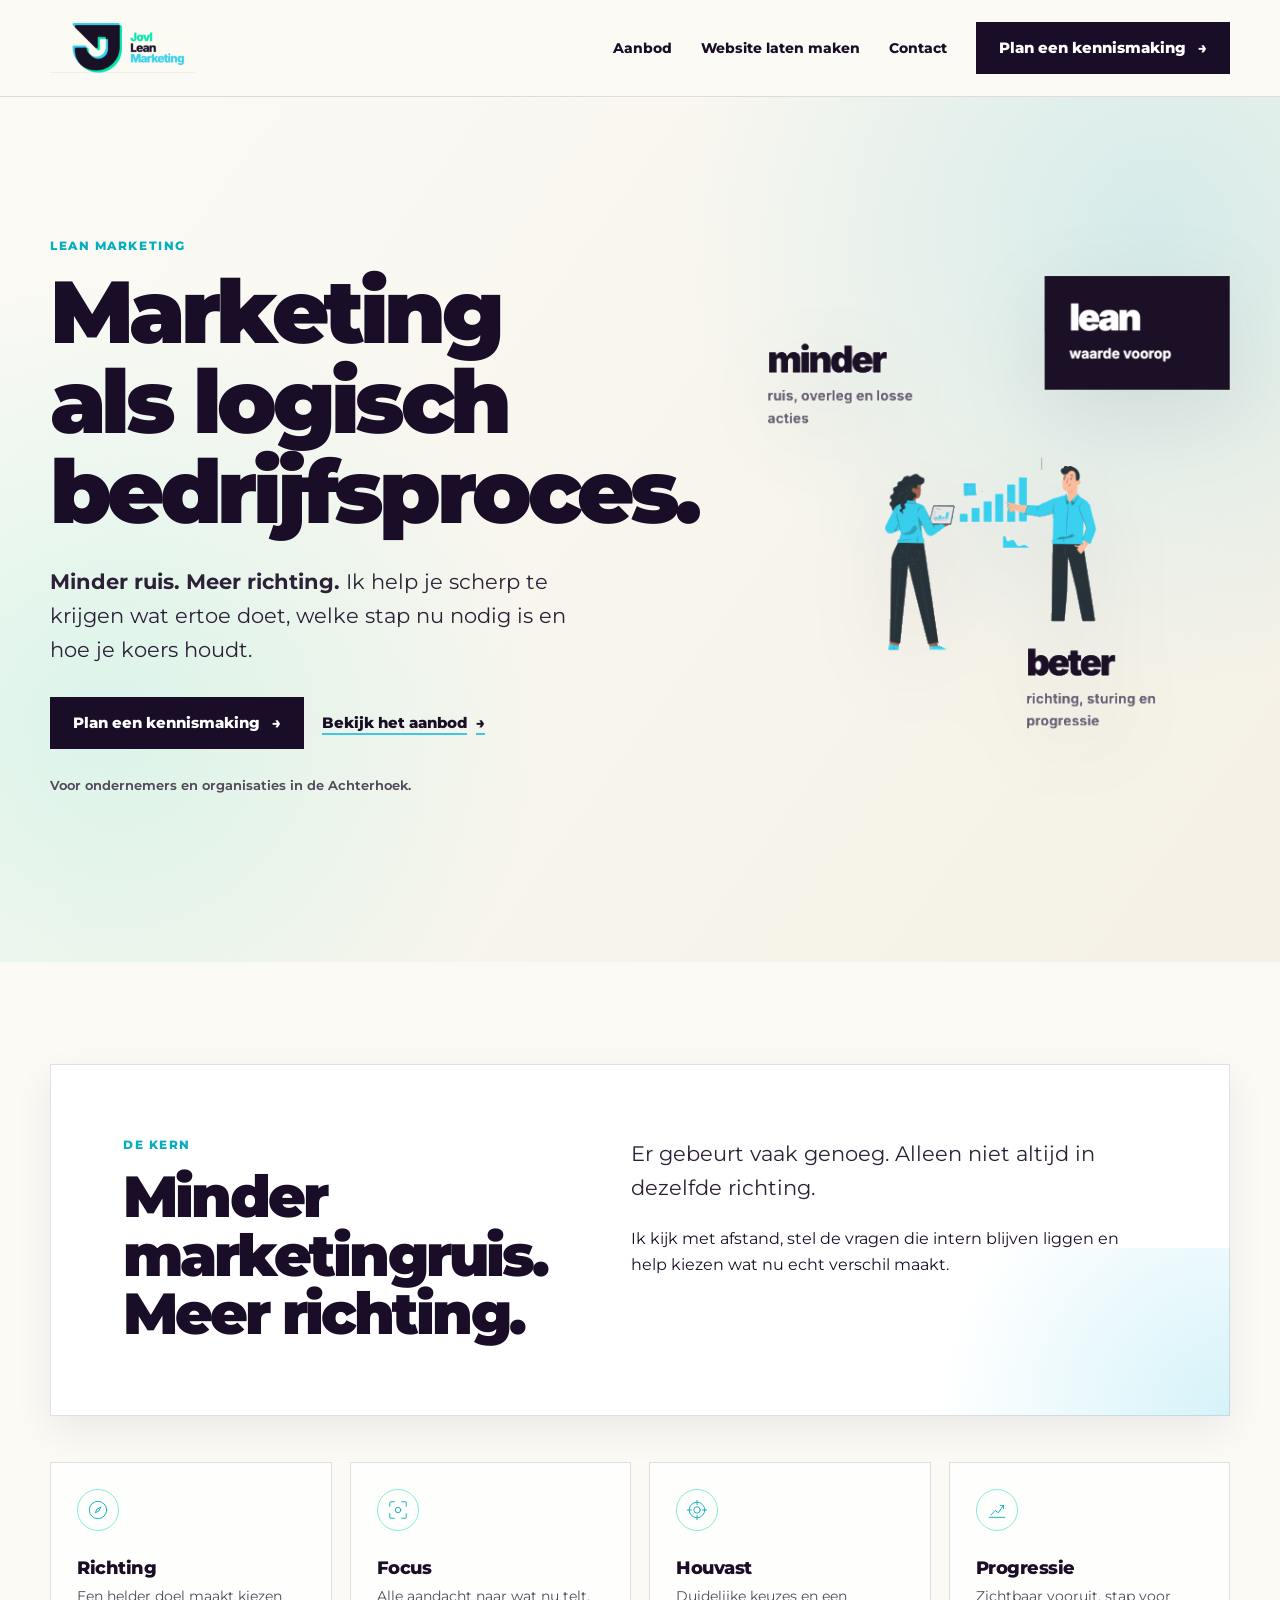
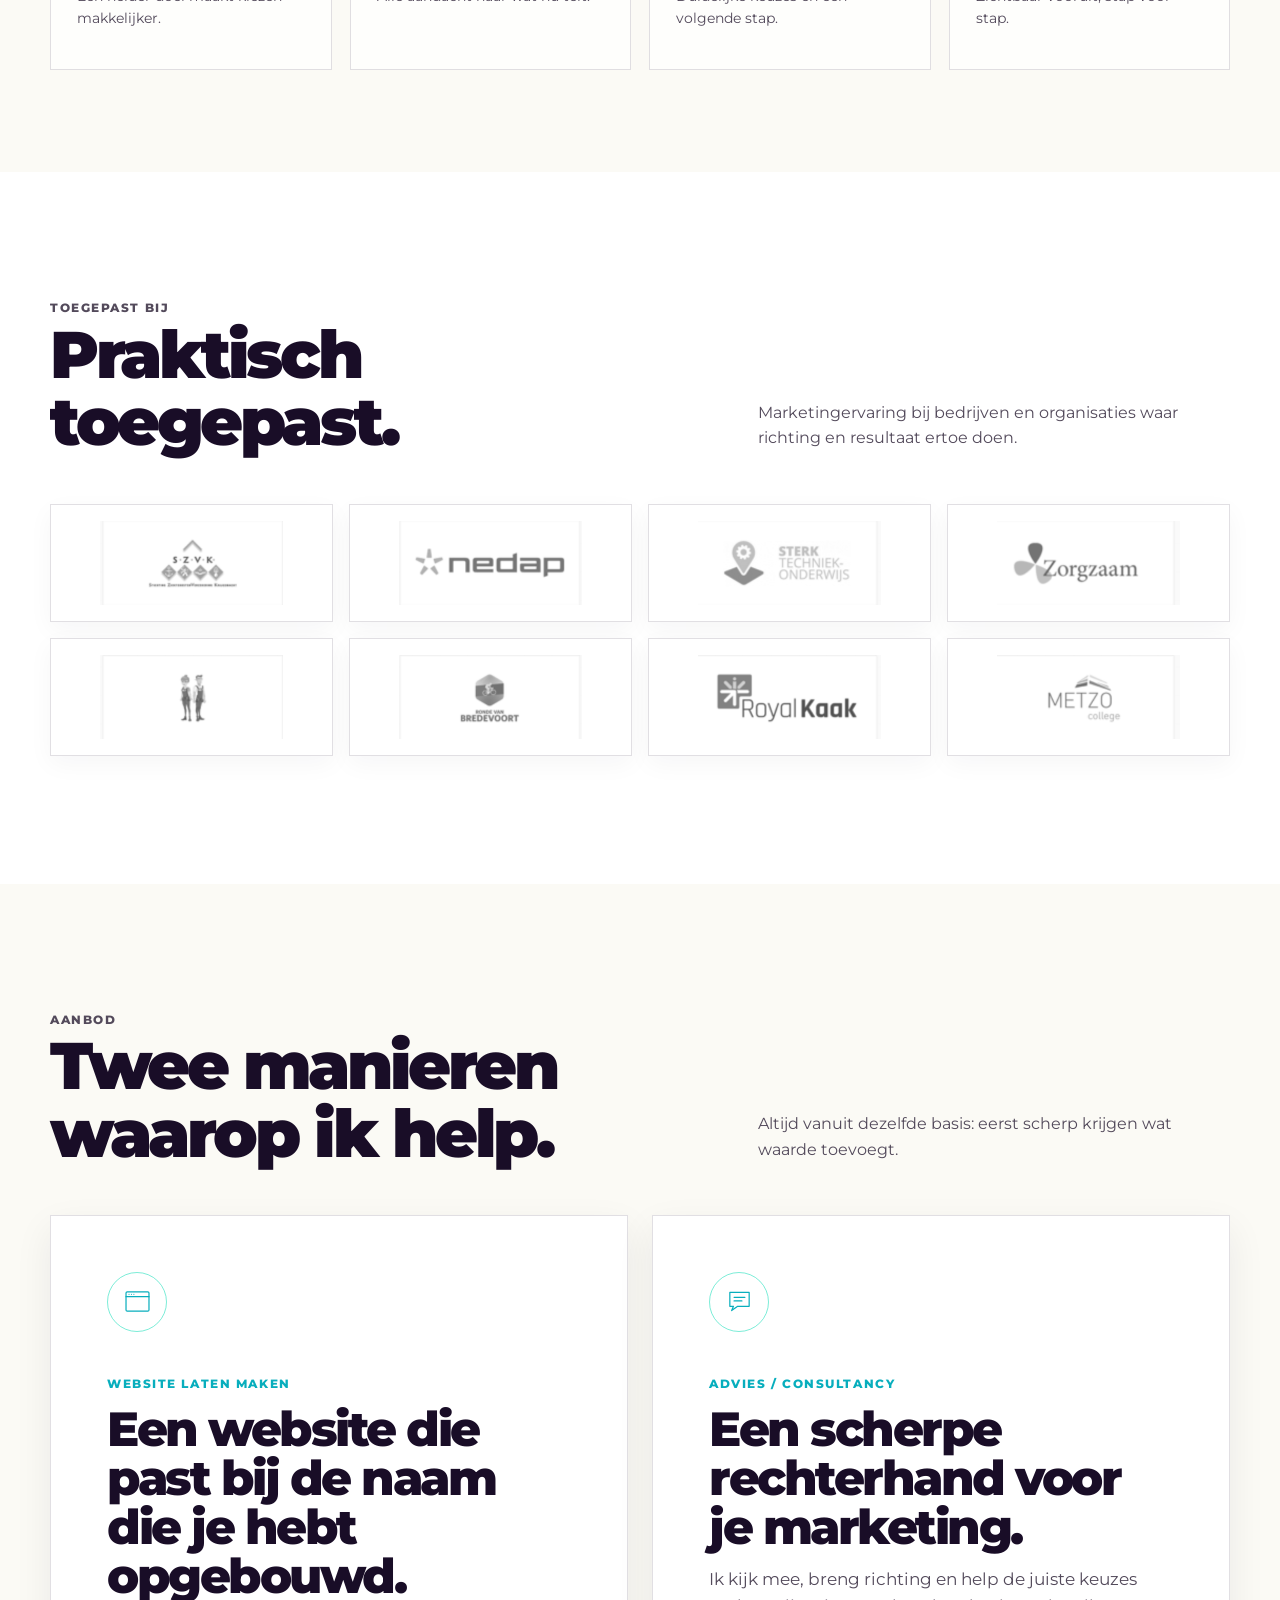
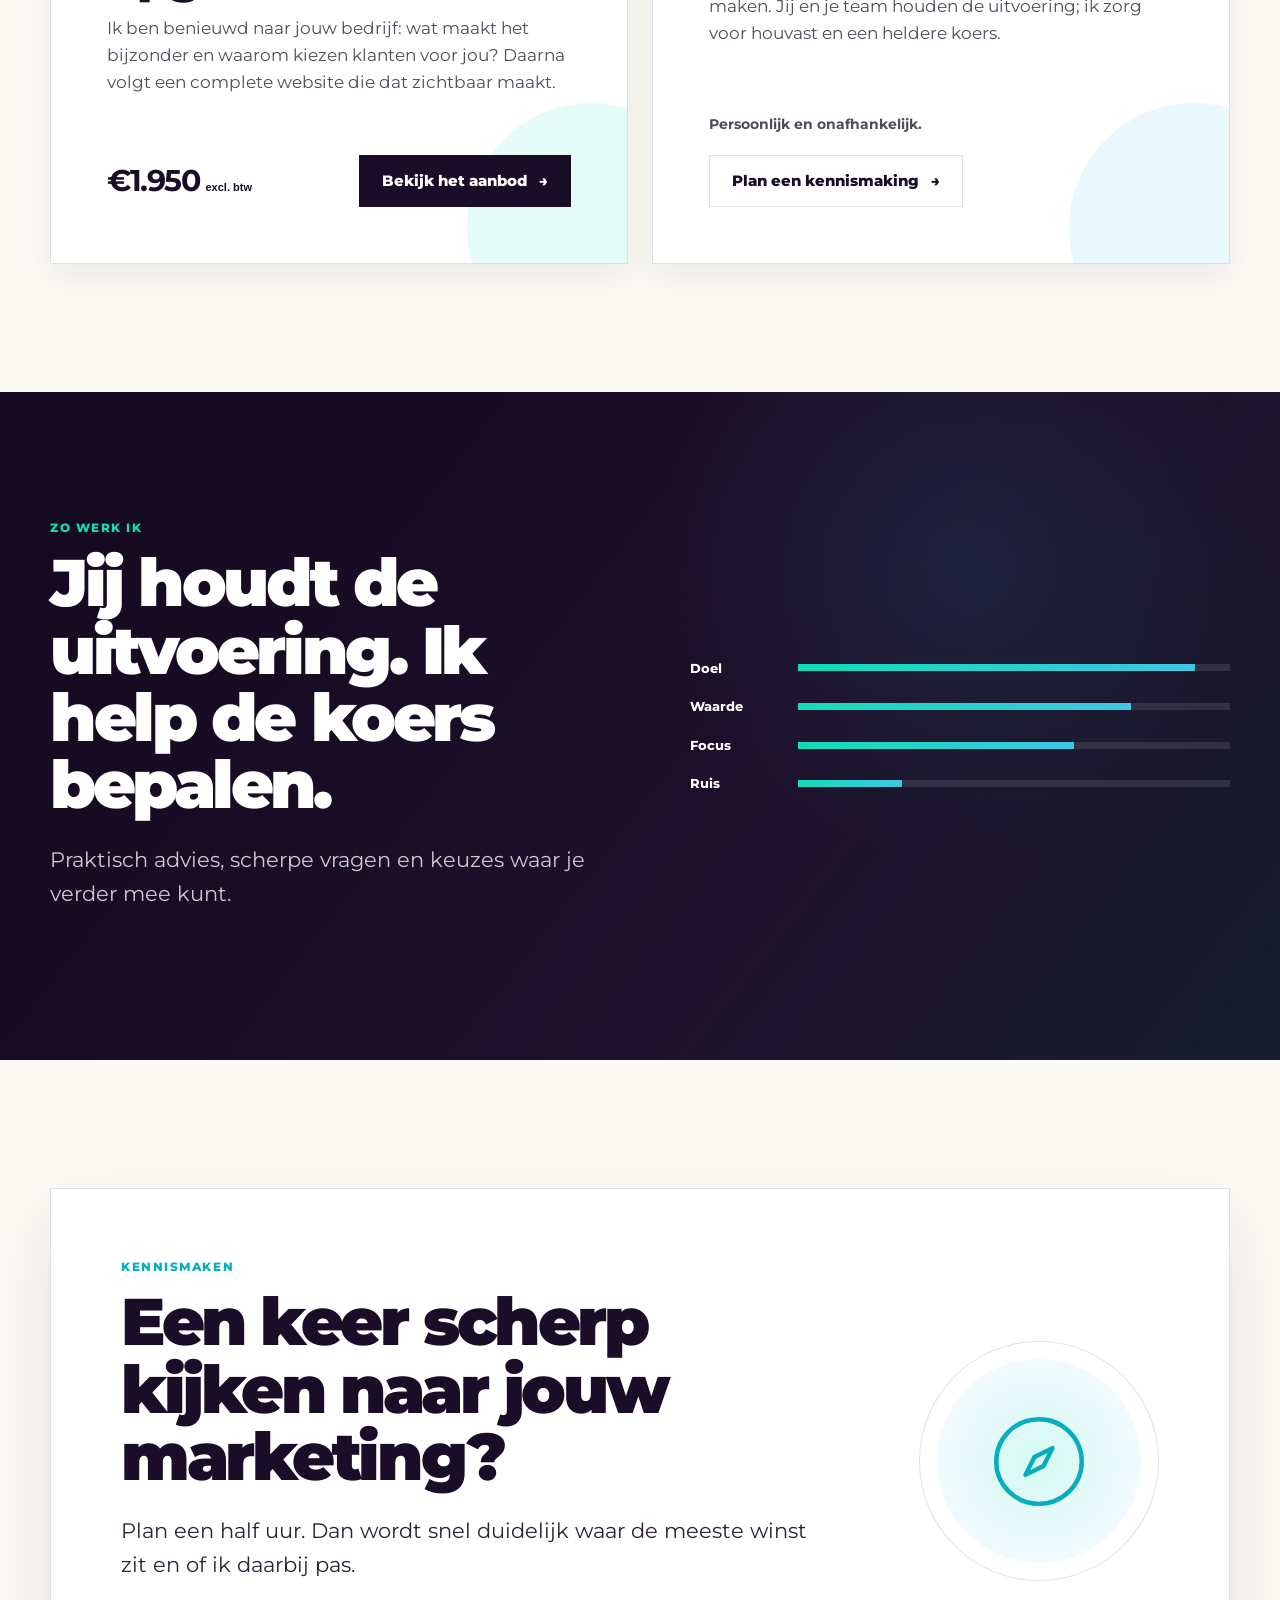
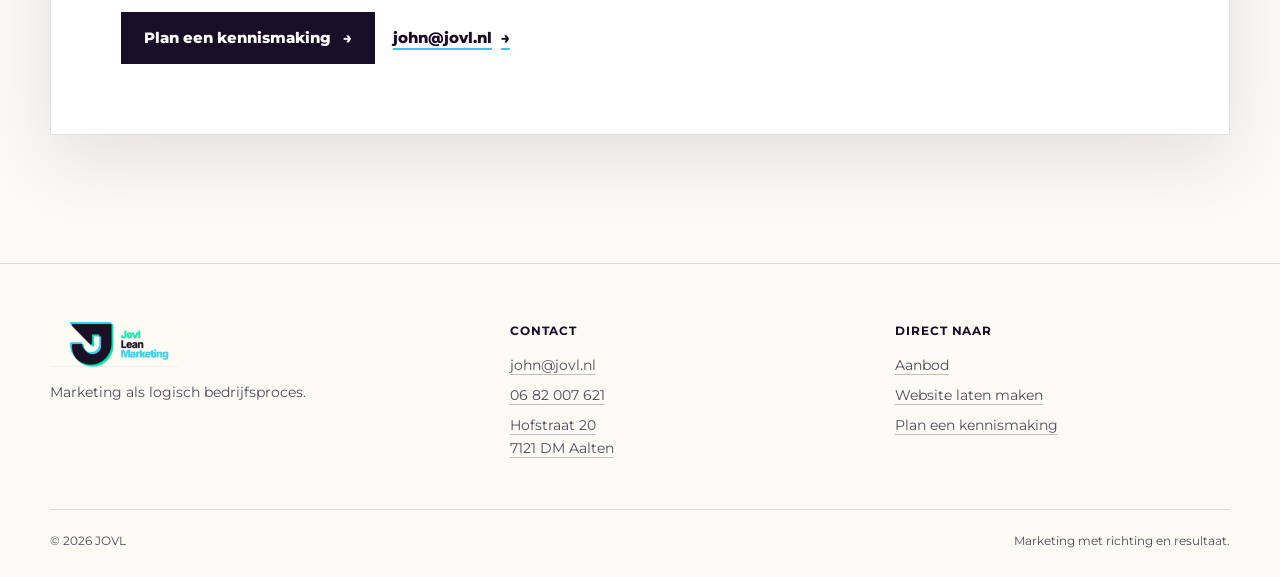
==== commit e8d4e9bc: "Add files via upload" ====
--- a/jovl-lean-marketing-standalone/index.html
+++ b/jovl-lean-marketing-standalone/index.html
@@ -11,10 +11,12 @@
   <meta property="og:title" content="JOVL — Marketing als logisch bedrijfsproces">
   <meta property="og:description" content="Minder marketingruis. Meer richting. Voor ondernemers die scherper willen kiezen en vooruit willen.">
   <meta property="og:url" content="https://jovl.nl/">
-  <link rel="icon" href="assets/logo-jovl.png">
+  <link rel="icon" href="/favicon.ico" sizes="any">
+  <link rel="icon" type="image/png" sizes="32x32" href="/assets/favicon-32.png">
+  <link rel="apple-touch-icon" href="/assets/apple-touch-icon.png">
   <link rel="preconnect" href="https://fonts.googleapis.com">
   <link rel="preconnect" href="https://fonts.gstatic.com" crossorigin>
-  <link href="https://fonts.googleapis.com/css2?family=Inter:wght@400;500;600;700;800&family=Montserrat:wght@600;700;800;900&display=swap" rel="stylesheet">
+  <link href="https://fonts.googleapis.com/css2?family=Montserrat:wght@400;500;600;700;800;900&display=swap" rel="stylesheet">
   <link rel="stylesheet" href="assets/styles.css">
   <script type="application/ld+json">{
     "@context":"https://schema.org","@type":"ProfessionalService","name":"JOVL","url":"https://jovl.nl/","email":"john@jovl.nl","telephone":"+31682007621",
@@ -50,13 +52,8 @@
           </div>
           <p class="hero-note">Voor ondernemers en organisaties in de Achterhoek.</p>
         </div>
-        <div class="strategy-orbit reveal reveal-delay-1" aria-label="Van doel en waarde naar flow en progressie">
-          <div class="orbit-canvas"></div><span class="orbit-line orbit-line--1"></span><span class="orbit-line orbit-line--2"></span><span class="orbit-line orbit-line--3"></span><span class="orbit-line orbit-line--4"></span>
-          <div class="orbit-center"><div><strong>JOVL</strong><span>richting in marketing</span></div></div>
-          <div class="orbit-card orbit-card--1"><strong>doel</strong><span>waarom doen we dit?</span></div>
-          <div class="orbit-card orbit-card--2"><strong>waarde</strong><span>voor wie is dit zinvol?</span></div>
-          <div class="orbit-card orbit-card--3"><strong>focus</strong><span>wat doen we nu?</span></div>
-          <div class="orbit-card orbit-card--4"><strong>progressie</strong><span>wat werkt?</span></div>
+        <div class="legacy-hero-visual reveal reveal-delay-1">
+          <img src="assets/hero-minder-lean-beter.png" alt="Minder ruis, lean waarde voorop en beter richting, sturing en progressie">
         </div>
       </div>
     </section>
@@ -80,8 +77,14 @@
       <div class="container">
         <div class="offer-heading reveal"><div><p class="eyebrow">Toegepast bij</p><h2>Praktisch toegepast.</h2></div><p>Marketingervaring bij bedrijven en organisaties waar richting en resultaat ertoe doen.</p></div>
         <div class="logo-grid" aria-label="Organisaties waar JOVL ervaring heeft opgedaan">
-          <div class="logo-tile"><img src="assets/logos/szvk.png" alt="SZVK"></div><div class="logo-tile"><img src="assets/logos/nedap.png" alt="Nedap"></div><div class="logo-tile"><img src="assets/logos/sto.png" alt="Sterk Techniekonderwijs"></div><div class="logo-tile"><img src="assets/logos/zorgzaam.png" alt="Zorgzaam"></div>
-          <div class="logo-tile"><img src="assets/logos/tech-tok.png" alt="Tech-Tok"></div><div class="logo-tile"><img src="assets/logos/ronde.png" alt="Ronde van Bredevoort"></div><div class="logo-tile"><img src="assets/logos/royal-kaak.png" alt="Royal Kaak"></div><div class="logo-tile"><img src="assets/logos/metzo.png" alt="Metzo College"></div>
+          <a class="logo-tile" href="https://www.szvk.nl/Consumenten" target="_blank" rel="noopener" aria-label="Bezoek SZVK"><img src="assets/logos/szvk.png" alt="SZVK"></a>
+          <a class="logo-tile" href="https://nedapflux.com/nl/" target="_blank" rel="noopener" aria-label="Bezoek Nedap"><img src="assets/logos/nedap.png" alt="Nedap"></a>
+          <a class="logo-tile" href="https://www.sterktechniekonderwijs.nl/regio/achterhoek" target="_blank" rel="noopener" aria-label="Bezoek Sterk Techniekonderwijs"><img src="assets/logos/sto.png" alt="Sterk Techniekonderwijs"></a>
+          <a class="logo-tile" href="https://www.zorgzaam.nl/" target="_blank" rel="noopener" aria-label="Bezoek Zorgzaam"><img src="assets/logos/zorgzaam.png" alt="Zorgzaam"></a>
+          <a class="logo-tile" href="https://www.tech-tok.nl/" target="_blank" rel="noopener" aria-label="Bezoek Tech-Tok"><img src="assets/logos/tech-tok.png" alt="Tech-Tok"></a>
+          <a class="logo-tile" href="https://www.rondevanbredevoort.nl/" target="_blank" rel="noopener" aria-label="Bezoek Ronde van Bredevoort"><img src="assets/logos/ronde.png" alt="Ronde van Bredevoort"></a>
+          <a class="logo-tile" href="https://kaak.com/royal-kaak/" target="_blank" rel="noopener" aria-label="Bezoek Royal Kaak"><img src="assets/logos/royal-kaak.png" alt="Royal Kaak"></a>
+          <a class="logo-tile" href="https://www.open-dag-metzo.nl/" target="_blank" rel="noopener" aria-label="Bezoek Metzo College"><img src="assets/logos/metzo.png" alt="Metzo College"></a>
         </div>
       </div>
     </section>
--- a/jovl-lean-marketing-standalone/assets/styles.css
+++ b/jovl-lean-marketing-standalone/assets/styles.css
@@ -29,7 +29,7 @@
   margin: 0;
   color: var(--ink);
   background: var(--cream);
-  font-family: "Inter", system-ui, -apple-system, BlinkMacSystemFont, "Segoe UI", sans-serif;
+  font-family: "Montserrat", system-ui, -apple-system, BlinkMacSystemFont, "Segoe UI", sans-serif;
   font-size: 16px;
   line-height: 1.58;
   text-rendering: optimizeLegibility;
@@ -129,7 +129,7 @@
 h2,
 h3,
 h4 {
-  font-family: "Montserrat", "Inter", sans-serif;
+  font-family: "Montserrat", system-ui, sans-serif;
   letter-spacing: -0.052em;
   line-height: 1.02;
 }
@@ -203,11 +203,18 @@
   transition: transform 180ms ease;
 }
 
-.button:hover,
+.button:hover {
+  color: var(--white);
+  background: #16321e;
+  box-shadow: none;
+  transform: translateY(-2px);
+}
+
 .button:focus-visible {
   color: var(--ink);
   background: var(--aqua);
-  box-shadow: 0 12px 28px rgba(17, 220, 182, 0.20);
+  box-shadow: 0 0 0 4px rgba(17, 220, 182, 0.22);
+  outline: none;
   transform: translateY(-2px);
 }
 
@@ -291,6 +298,12 @@
 .brand img {
   width: 145px;
   height: auto;
+  transition: transform 200ms ease;
+}
+
+.brand:hover img,
+.brand:focus-visible img {
+  transform: translateY(-2px) scale(1.02);
 }
 
 .main-nav {
@@ -613,8 +626,11 @@
   place-items: center;
   padding: 16px;
   border: 1px solid var(--line);
+  color: inherit;
   background: var(--white);
   box-shadow: 0 8px 24px rgba(25, 13, 39, 0.04);
+  text-decoration: none;
+  transition: transform 200ms ease, box-shadow 200ms ease;
 }
 
 .logo-tile img {
@@ -626,10 +642,18 @@
   transition: filter 180ms ease, opacity 180ms ease, transform 180ms ease;
 }
 
-.logo-tile:hover img {
+.logo-tile:hover,
+.logo-tile:focus-visible {
+  box-shadow: 0 14px 32px rgba(25, 13, 39, 0.08);
+  outline: none;
+  transform: translateY(-2px);
+}
+
+.logo-tile:hover img,
+.logo-tile:focus-visible img {
   filter: grayscale(0);
   opacity: 1;
-  transform: scale(1.03);
+  transform: scale(1.04);
 }
 
 .offer-heading {
@@ -2121,3 +2145,49 @@
 /* Local icon files: robust on GitHub/Cloudflare without an icon font. */
 img.icon { object-fit: contain; }
 .story-node__icon img.icon { width: 30px; height: 30px; }
+
+
+/* Restored JOVL homepage visual */
+.legacy-hero-visual {
+  min-height: 510px;
+  display: grid;
+  place-items: center;
+}
+
+.legacy-hero-visual img {
+  width: min(100%, 570px);
+  height: auto;
+  filter: drop-shadow(0 24px 42px rgba(25, 13, 39, 0.08));
+}
+
+.form-honey {
+  position: absolute !important;
+  width: 1px !important;
+  height: 1px !important;
+  padding: 0 !important;
+  margin: -1px !important;
+  overflow: hidden !important;
+  clip: rect(0, 0, 0, 0) !important;
+  white-space: nowrap !important;
+  border: 0 !important;
+}
+
+@media (max-width: 920px) {
+  .legacy-hero-visual {
+    min-height: 420px;
+  }
+
+  .legacy-hero-visual img {
+    width: min(100%, 520px);
+  }
+}
+
+@media (max-width: 560px) {
+  .legacy-hero-visual {
+    min-height: 340px;
+  }
+
+  .legacy-hero-visual img {
+    width: min(100%, 430px);
+  }
+}
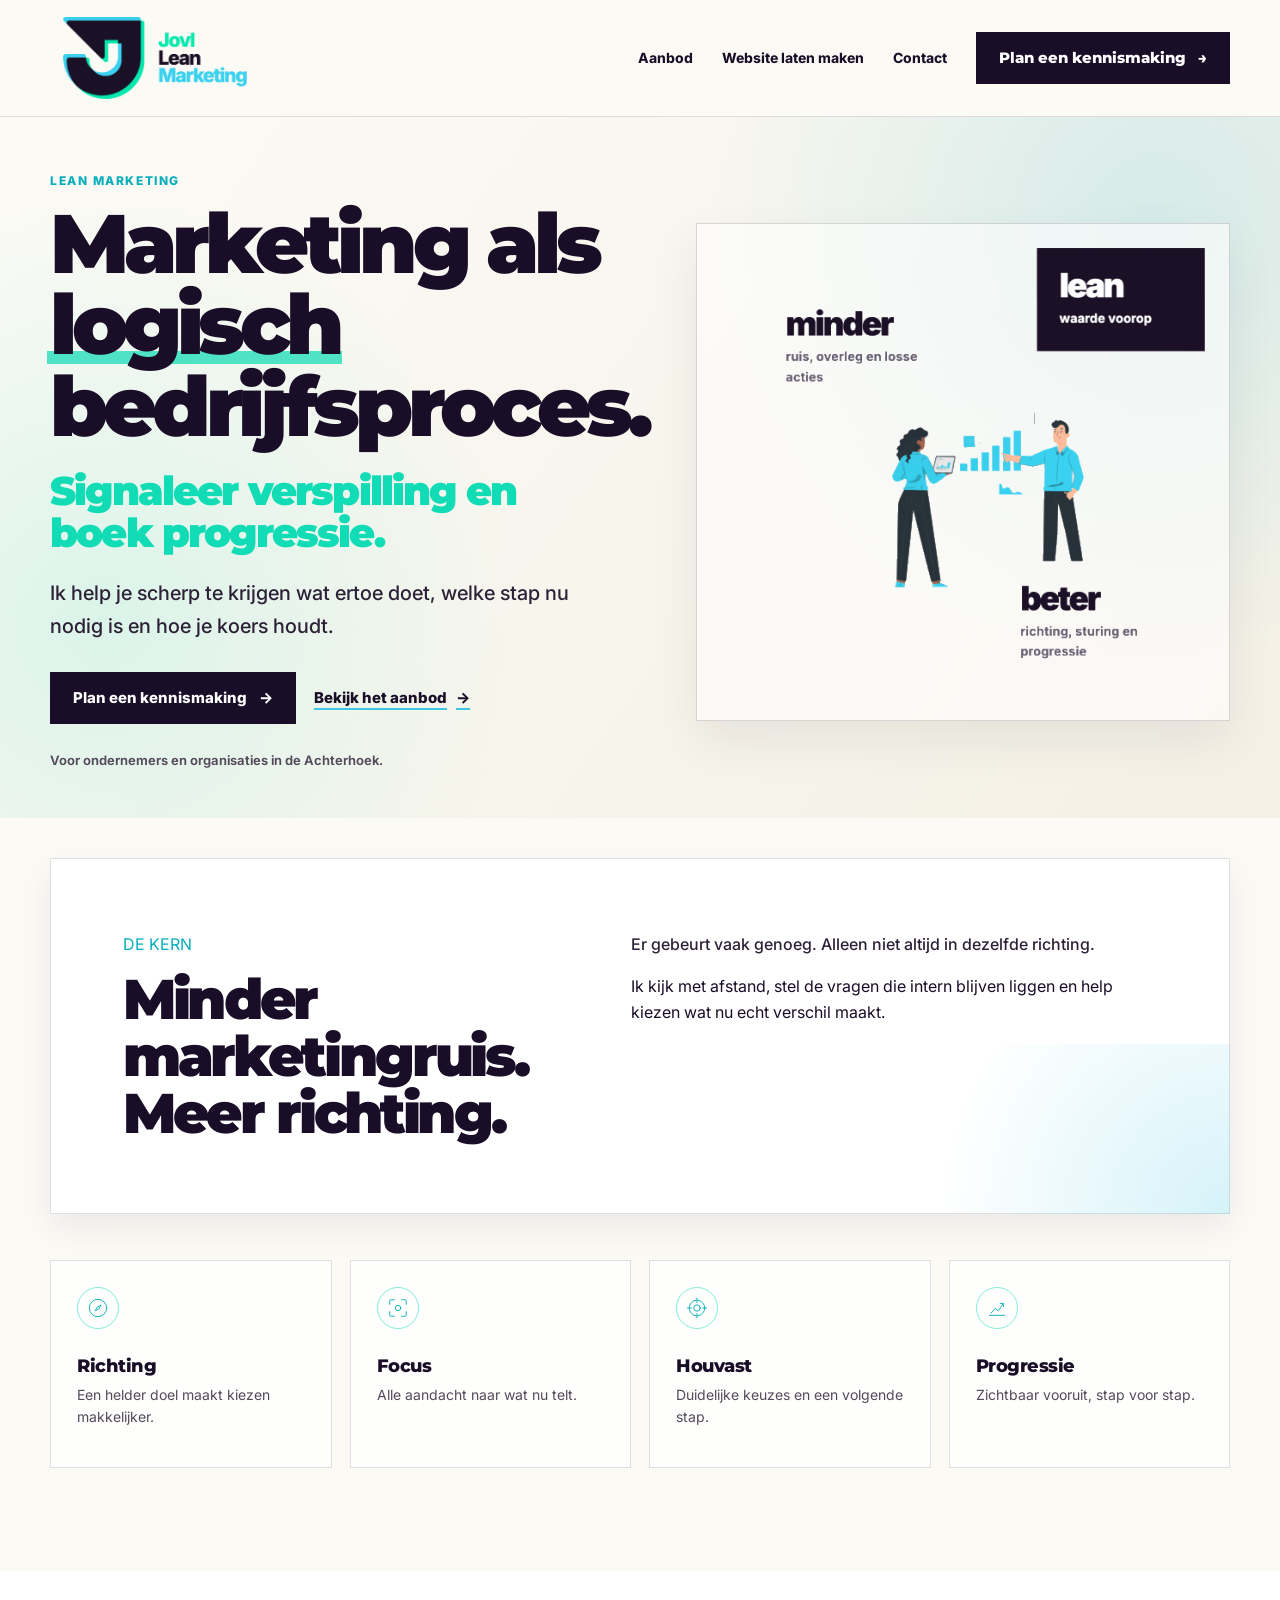
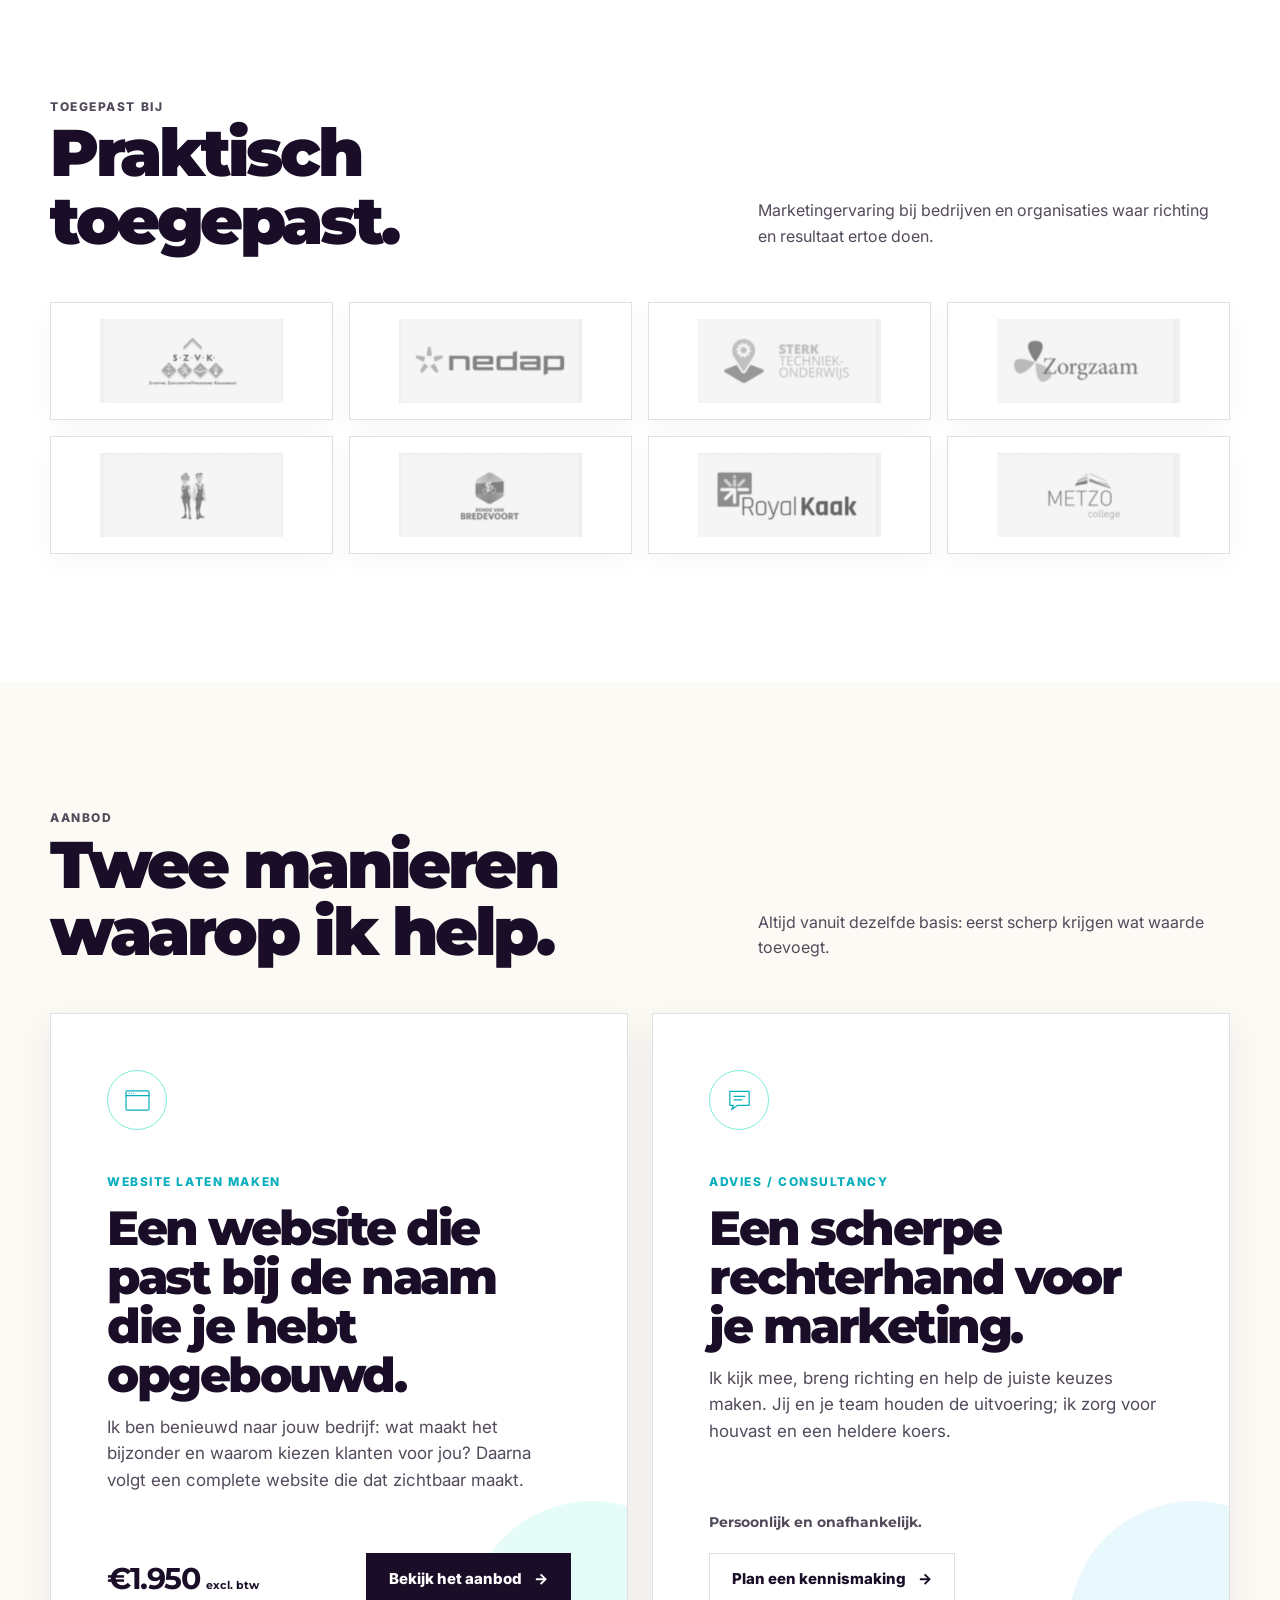
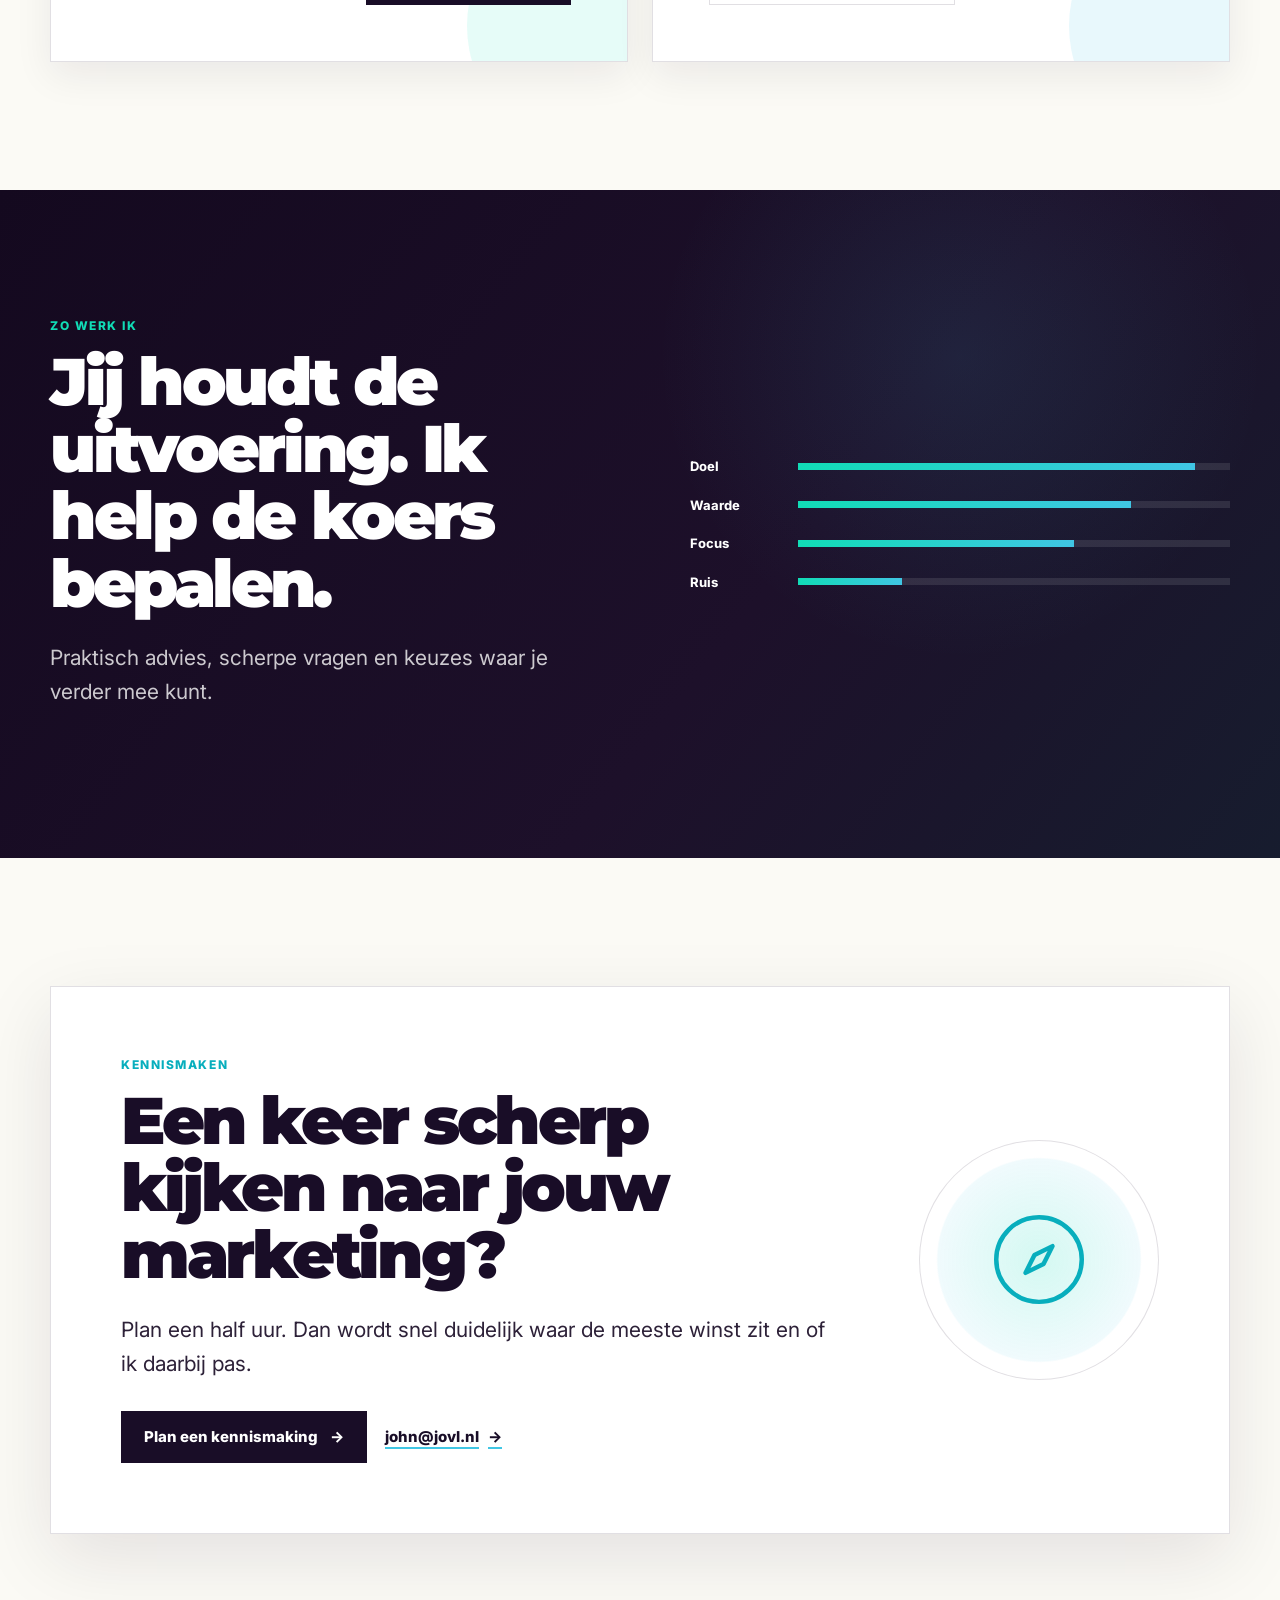
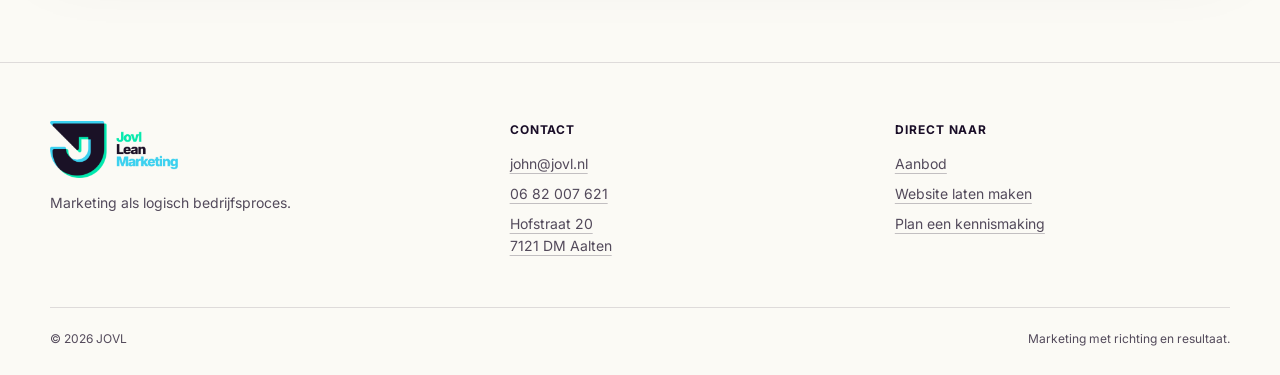
==== commit 4bff3d61: "Add files via upload" ====
--- a/jovl-lean-marketing-standalone/index.html
+++ b/jovl-lean-marketing-standalone/index.html
@@ -16,7 +16,7 @@
   <link rel="apple-touch-icon" href="/assets/apple-touch-icon.png">
   <link rel="preconnect" href="https://fonts.googleapis.com">
   <link rel="preconnect" href="https://fonts.gstatic.com" crossorigin>
-  <link href="https://fonts.googleapis.com/css2?family=Montserrat:wght@400;500;600;700;800;900&display=swap" rel="stylesheet">
+  <link href="https://fonts.googleapis.com/css2?family=Inter:wght@400;500;600;700;800&family=Montserrat:wght@700;800;900&display=swap" rel="stylesheet">
   <link rel="stylesheet" href="assets/styles.css">
   <script type="application/ld+json">{
     "@context":"https://schema.org","@type":"ProfessionalService","name":"JOVL","url":"https://jovl.nl/","email":"john@jovl.nl","telephone":"+31682007621",
@@ -44,8 +44,9 @@
       <div class="container home-hero__grid">
         <div class="reveal is-visible">
           <p class="eyebrow">Lean marketing</p>
-          <h1>Marketing als logisch bedrijfsproces.</h1>
-          <p class="lead"><strong>Minder ruis. Meer richting.</strong> Ik help je scherp te krijgen wat ertoe doet, welke stap nu nodig is en hoe je koers houdt.</p>
+          <h1>Marketing als <span class="headline-mark">logisch</span> bedrijfsproces.</h1>
+          <p class="hero-promise">Signaleer verspilling en boek progressie.</p>
+          <p class="lead">Ik help je scherp te krijgen wat ertoe doet, welke stap nu nodig is en hoe je koers houdt.</p>
           <div class="actions">
             <a class="button" href="https://calendly.com/jovl-lean-marketing/persoonlijk-gesprek" target="_blank" rel="noopener">Plan een kennismaking</a>
             <a class="text-link text-link--underlined" href="#aanbod">Bekijk het aanbod</a>
@@ -58,7 +59,7 @@
       </div>
     </section>
 
-    <section class="section section--compact">
+    <section class="section section--compact home-core-section">
       <div class="container">
         <div class="statement-panel reveal">
           <div><p class="eyebrow">De kern</p><h2>Minder marketingruis. Meer richting.</h2></div>
--- a/jovl-lean-marketing-standalone/assets/styles.css
+++ b/jovl-lean-marketing-standalone/assets/styles.css
@@ -1328,7 +1328,7 @@
 }
 
 .launch-card__price small {
-  font-family: "Inter", sans-serif;
+  font-family: "Montserrat", sans-serif;
   font-size: 11px;
   font-weight: 750;
   letter-spacing: 0;
@@ -2094,7 +2094,7 @@
   justify-content: space-between; gap: 20px; margin-top: auto; padding-top: 42px;
 }
 .service-card__bottom > strong { font-family: "Montserrat", sans-serif; font-size: 30px; letter-spacing: -.05em; }
-.service-card__bottom > strong small { font-family: "Inter", sans-serif; font-size: 11px; letter-spacing: 0; }
+.service-card__bottom > strong small { font-family: "Montserrat", sans-serif; font-size: 11px; letter-spacing: 0; }
 .service-card__bottom > span { color: var(--ink-3); font-size: 14px; font-weight: 700; }
 
 .contact-card--simple { grid-template-columns: minmax(0, 1fr) auto; }
@@ -2191,3 +2191,477 @@
     width: min(100%, 430px);
   }
 }
+
+
+/* 2026 v4 — restored original JOVL rhythm and interactions */
+
+/* Original header proportions */
+.header-inner {
+  min-height: 116px;
+}
+
+.brand {
+  position: relative;
+  isolation: isolate;
+}
+
+.brand img {
+  width: 210px;
+  transform: translate3d(0, 0, 0);
+  transition: transform 220ms cubic-bezier(.2,.75,.25,1), filter 220ms ease;
+}
+
+.brand::after {
+  position: absolute;
+  z-index: -1;
+  inset: 0;
+  background: url("logo-jovl.png") center / contain no-repeat;
+  content: "";
+  opacity: 0;
+  transform: translate3d(0, 0, 0);
+  transition: opacity 180ms ease, transform 220ms cubic-bezier(.2,.75,.25,1);
+}
+
+.brand:hover img,
+.brand:focus-visible img {
+  filter: none;
+  transform: translate3d(-3px, -3px, 0);
+}
+
+.brand:hover::after,
+.brand:focus-visible::after {
+  opacity: .20;
+  transform: translate3d(5px, 5px, 0);
+}
+
+/* Keep typography as one coherent family */
+body,
+button,
+input,
+textarea,
+select,
+.main-nav,
+.hero-price,
+.hero-payment,
+.statement-panel,
+.value-item,
+.logo-tile,
+.service-card,
+.process-step,
+.compact-info,
+.faq-item,
+.site-footer {
+  font-family: "Montserrat", system-ui, -apple-system, BlinkMacSystemFont, "Segoe UI", sans-serif;
+}
+
+h1,
+h2,
+h3,
+h4,
+.hero-promise,
+.launch-card__price,
+.questionnaire-price strong,
+.service-card__bottom > strong {
+  font-family: "Montserrat", system-ui, sans-serif;
+}
+
+/* Original-style homepage headline */
+.home-hero h1 {
+  max-width: 760px;
+  font-size: clamp(54px, 6.5vw, 86px);
+  font-weight: 900;
+  letter-spacing: -.062em;
+  line-height: .98;
+}
+
+.headline-mark {
+  position: relative;
+  z-index: 0;
+  display: inline-block;
+}
+
+.headline-mark::after {
+  position: absolute;
+  z-index: -1;
+  right: -.035em;
+  bottom: .02em;
+  left: -.035em;
+  height: .17em;
+  background: rgba(17, 220, 182, .58);
+  content: "";
+  transform: scaleX(1);
+  transform-origin: left center;
+  transition: transform 260ms cubic-bezier(.2,.75,.25,1);
+}
+
+.home-hero:hover .headline-mark::after {
+  transform: scaleX(.93);
+}
+
+.hero-promise {
+  max-width: 660px;
+  margin: -6px 0 22px;
+  color: var(--aqua);
+  font-size: clamp(27px, 3.1vw, 42px);
+  font-weight: 900;
+  letter-spacing: -.046em;
+  line-height: 1.08;
+}
+
+.home-hero .lead {
+  max-width: 650px;
+  margin-bottom: 0;
+  font-size: clamp(17px, 1.6vw, 20px);
+  font-weight: 500;
+  line-height: 1.62;
+}
+
+/* Less empty space below the header, on both main pages */
+.home-hero {
+  padding: clamp(58px, 5.7vw, 82px) 0 clamp(66px, 6.7vw, 96px);
+}
+
+.sales-hero {
+  padding: clamp(56px, 5.5vw, 82px) 0 clamp(70px, 7.2vw, 104px);
+}
+
+.home-core-section {
+  padding-top: clamp(42px, 4.5vw, 66px);
+}
+
+.sales-core-section {
+  padding-top: clamp(42px, 4.5vw, 66px);
+}
+
+/* Original-style framed hero image */
+.legacy-hero-visual {
+  min-height: 0;
+  padding: clamp(16px, 2vw, 24px);
+  border: 1px solid rgba(25, 13, 39, .14);
+  background: rgba(255, 255, 255, .48);
+  box-shadow: 0 22px 50px rgba(25, 13, 39, .07);
+  transition: border-color 220ms ease, box-shadow 220ms ease, transform 220ms cubic-bezier(.2,.75,.25,1);
+}
+
+.legacy-hero-visual img {
+  width: min(100%, 563px);
+  filter: none;
+  transition: transform 300ms cubic-bezier(.2,.75,.25,1);
+}
+
+.legacy-hero-visual:hover {
+  border-color: rgba(17, 220, 182, .58);
+  box-shadow: 9px 9px 0 rgba(64, 198, 228, .16), 0 24px 56px rgba(25, 13, 39, .09);
+  transform: translate3d(-2px, -2px, 0);
+}
+
+.legacy-hero-visual:hover img {
+  transform: scale(1.012);
+}
+
+/* Core panel typography: same family, calmer body weight */
+.statement-panel h2 {
+  font-size: clamp(38px, 4.35vw, 58px);
+  font-weight: 900;
+  letter-spacing: -.06em;
+  line-height: 1.02;
+}
+
+.statement-panel .lead,
+.statement-panel p {
+  font-size: 16px;
+  font-weight: 500;
+  line-height: 1.65;
+}
+
+.statement-panel .lead {
+  margin-bottom: 16px;
+  color: var(--ink-2);
+}
+
+/* Restore a more tactile JOVL hover on client logos */
+.logo-tile {
+  position: relative;
+  overflow: hidden;
+  box-shadow: none;
+  transition: border-color 190ms ease, box-shadow 220ms ease, transform 220ms cubic-bezier(.2,.75,.25,1), background 190ms ease;
+}
+
+.logo-tile::after {
+  position: absolute;
+  top: 12px;
+  right: 13px;
+  display: grid;
+  width: 30px;
+  height: 30px;
+  place-items: center;
+  color: var(--ink);
+  background: var(--aqua);
+  content: "↗";
+  font-size: 14px;
+  font-weight: 900;
+  opacity: 0;
+  transform: translate3d(5px, 5px, 0) scale(.82);
+  transition: opacity 180ms ease, transform 220ms cubic-bezier(.2,.75,.25,1);
+}
+
+.logo-tile img {
+  filter: grayscale(1) contrast(.88);
+  opacity: .68;
+  transition: filter 190ms ease, opacity 190ms ease, transform 220ms cubic-bezier(.2,.75,.25,1);
+}
+
+.logo-tile:hover,
+.logo-tile:focus-visible {
+  border-color: rgba(17, 220, 182, .62);
+  background: #fff;
+  box-shadow: 8px 8px 0 rgba(64, 198, 228, .16), 0 18px 36px rgba(25, 13, 39, .07);
+  outline: none;
+  transform: translate3d(-3px, -3px, 0);
+}
+
+.logo-tile:hover::after,
+.logo-tile:focus-visible::after {
+  opacity: 1;
+  transform: translate3d(0, 0, 0) scale(1);
+}
+
+.logo-tile:hover img,
+.logo-tile:focus-visible img {
+  filter: grayscale(0) contrast(1);
+  opacity: 1;
+  transform: scale(1.025);
+}
+
+/* Small cursor companion, only for precise pointers */
+.cursor-companion {
+  position: fixed;
+  z-index: 9999;
+  top: 0;
+  left: 0;
+  width: 58px;
+  height: 58px;
+  display: grid;
+  place-items: center;
+  border: 1px solid rgba(17, 220, 182, .75);
+  border-radius: 50%;
+  color: #fff;
+  background: rgba(25, 13, 39, .94);
+  box-shadow: 0 12px 30px rgba(25, 13, 39, .20);
+  font-size: 9px;
+  font-weight: 800;
+  letter-spacing: .08em;
+  text-transform: uppercase;
+  opacity: 0;
+  pointer-events: none;
+  transform: translate3d(-50%, -50%, 0) scale(.72);
+  transition: opacity 140ms ease, transform 170ms cubic-bezier(.2,.75,.25,1);
+}
+
+.cursor-companion.is-visible {
+  opacity: 1;
+  transform: translate3d(-50%, -50%, 0) scale(1);
+}
+
+@media (hover: none), (pointer: coarse) {
+  .cursor-companion { display: none !important; }
+}
+
+@media (max-width: 980px) {
+  .header-inner { min-height: 92px; }
+  .brand img { width: 172px; }
+  .home-hero, .sales-hero { padding-top: 56px; }
+}
+
+@media (max-width: 680px) {
+  .header-inner { min-height: 82px; }
+  .brand img { width: 150px; }
+  .home-hero, .sales-hero { padding: 48px 0 72px; }
+  .home-core-section, .sales-core-section { padding-top: 38px; }
+  .home-hero h1 { font-size: clamp(43px, 12.8vw, 58px); }
+  .hero-promise { margin-top: -2px; font-size: clamp(25px, 7.8vw, 34px); }
+  .legacy-hero-visual { padding: 12px; }
+}
+
+@media (prefers-reduced-motion: reduce) {
+  .cursor-companion { display: none !important; }
+}
+
+
+/* 2026 v4.1 — exact original hierarchy, tighter spacing and calmer hovers */
+
+/* Original JOVL type system: readable Inter body, bold Montserrat display */
+body,
+button,
+input,
+textarea,
+select,
+.main-nav,
+.eyebrow,
+.lead,
+.hero-note,
+.hero-price small,
+.hero-price span,
+.hero-payment,
+.statement-panel p,
+.value-item p,
+.offer-heading p,
+.service-card p,
+.process-step p,
+.compact-info p,
+.faq-item,
+.site-footer {
+  font-family: "Inter", system-ui, -apple-system, BlinkMacSystemFont, "Segoe UI", sans-serif;
+}
+
+h1,
+h2,
+h3,
+h4,
+.hero-promise,
+.hero-price strong,
+.launch-card__price,
+.questionnaire-price strong,
+.service-card__bottom > strong,
+.statement-panel h2,
+.value-item h4,
+.main-nav .button {
+  font-family: "Montserrat", system-ui, sans-serif;
+}
+
+body {
+  font-weight: 400;
+  letter-spacing: 0;
+}
+
+.main-nav > a:not(.button),
+.button,
+.text-link {
+  font-family: "Inter", system-ui, sans-serif;
+}
+
+/* Original full logo, without an image-background box */
+.brand img {
+  width: 210px;
+  max-height: 82px;
+  object-fit: contain;
+}
+
+/* Keep the logo hover tactile, but closer to the original: no duplicate/ghost logo */
+.brand::after {
+  display: none;
+}
+
+.brand:hover img,
+.brand:focus-visible img {
+  filter: drop-shadow(4px 5px 0 rgba(17, 220, 182, .18));
+  transform: translate3d(-2px, -2px, 0) scale(1.012);
+}
+
+/* Match the old hero rhythm: less air under the menu and before the core block */
+.home-hero {
+  padding: clamp(46px, 4.4vw, 64px) 0 clamp(34px, 3.7vw, 54px);
+}
+
+.sales-hero {
+  padding: clamp(42px, 4.1vw, 60px) 0 clamp(48px, 5.2vw, 76px);
+}
+
+.home-core-section,
+.sales-core-section {
+  padding-top: clamp(30px, 3.1vw, 46px);
+}
+
+.home-hero .hero-note {
+  margin-bottom: 0;
+}
+
+/* Old headline treatment */
+.home-hero h1 {
+  font-family: "Montserrat", system-ui, sans-serif;
+  font-weight: 900;
+}
+
+.headline-mark::after {
+  bottom: .025em;
+  height: .15em;
+  background: var(--aqua);
+  opacity: .72;
+}
+
+.hero-promise {
+  color: var(--aqua);
+  font-weight: 900;
+}
+
+/* The supplied original illustration sits inside a quiet frame */
+.legacy-hero-visual {
+  cursor: default;
+  border-color: rgba(25, 13, 39, .16);
+  background: rgba(255,255,255,.58);
+  box-shadow: 0 20px 46px rgba(25, 13, 39, .07);
+}
+
+/* Consistent core typography */
+.statement-panel h2 {
+  font-family: "Montserrat", system-ui, sans-serif;
+  font-weight: 900;
+}
+
+.statement-panel .lead,
+.statement-panel p {
+  font-family: "Inter", system-ui, sans-serif;
+  font-weight: 400;
+  letter-spacing: 0;
+}
+
+.statement-panel .lead {
+  font-weight: 500;
+}
+
+/* Client logos: original-style lift + colour, with the custom mouse companion doing the signalling */
+.logo-tile::after {
+  display: none;
+}
+
+.logo-tile {
+  cursor: pointer;
+  box-shadow: 0 8px 24px rgba(25, 13, 39, .035);
+  transition: border-color 190ms ease, box-shadow 220ms ease, transform 220ms cubic-bezier(.2,.75,.25,1), background 190ms ease;
+}
+
+.logo-tile img {
+  filter: grayscale(1) contrast(.9);
+  opacity: .72;
+  transition: filter 190ms ease, opacity 190ms ease, transform 220ms cubic-bezier(.2,.75,.25,1);
+}
+
+.logo-tile:hover,
+.logo-tile:focus-visible {
+  border-color: rgba(17, 220, 182, .48);
+  background: #fff;
+  box-shadow: 0 18px 38px rgba(25, 13, 39, .09);
+  outline: none;
+  transform: translate3d(0, -5px, 0);
+}
+
+.logo-tile:hover img,
+.logo-tile:focus-visible img {
+  filter: grayscale(0) contrast(1);
+  opacity: 1;
+  transform: scale(1.035);
+}
+
+@media (max-width: 980px) {
+  .brand img { width: 172px; max-height: 70px; }
+  .home-hero { padding-top: 46px; }
+  .sales-hero { padding-top: 44px; }
+}
+
+@media (max-width: 680px) {
+  .brand img { width: 148px; max-height: 62px; }
+  .home-hero, .sales-hero { padding-top: 40px; }
+  .home-hero { padding-bottom: 52px; }
+  .sales-hero { padding-bottom: 62px; }
+  .home-core-section, .sales-core-section { padding-top: 30px; }
+}
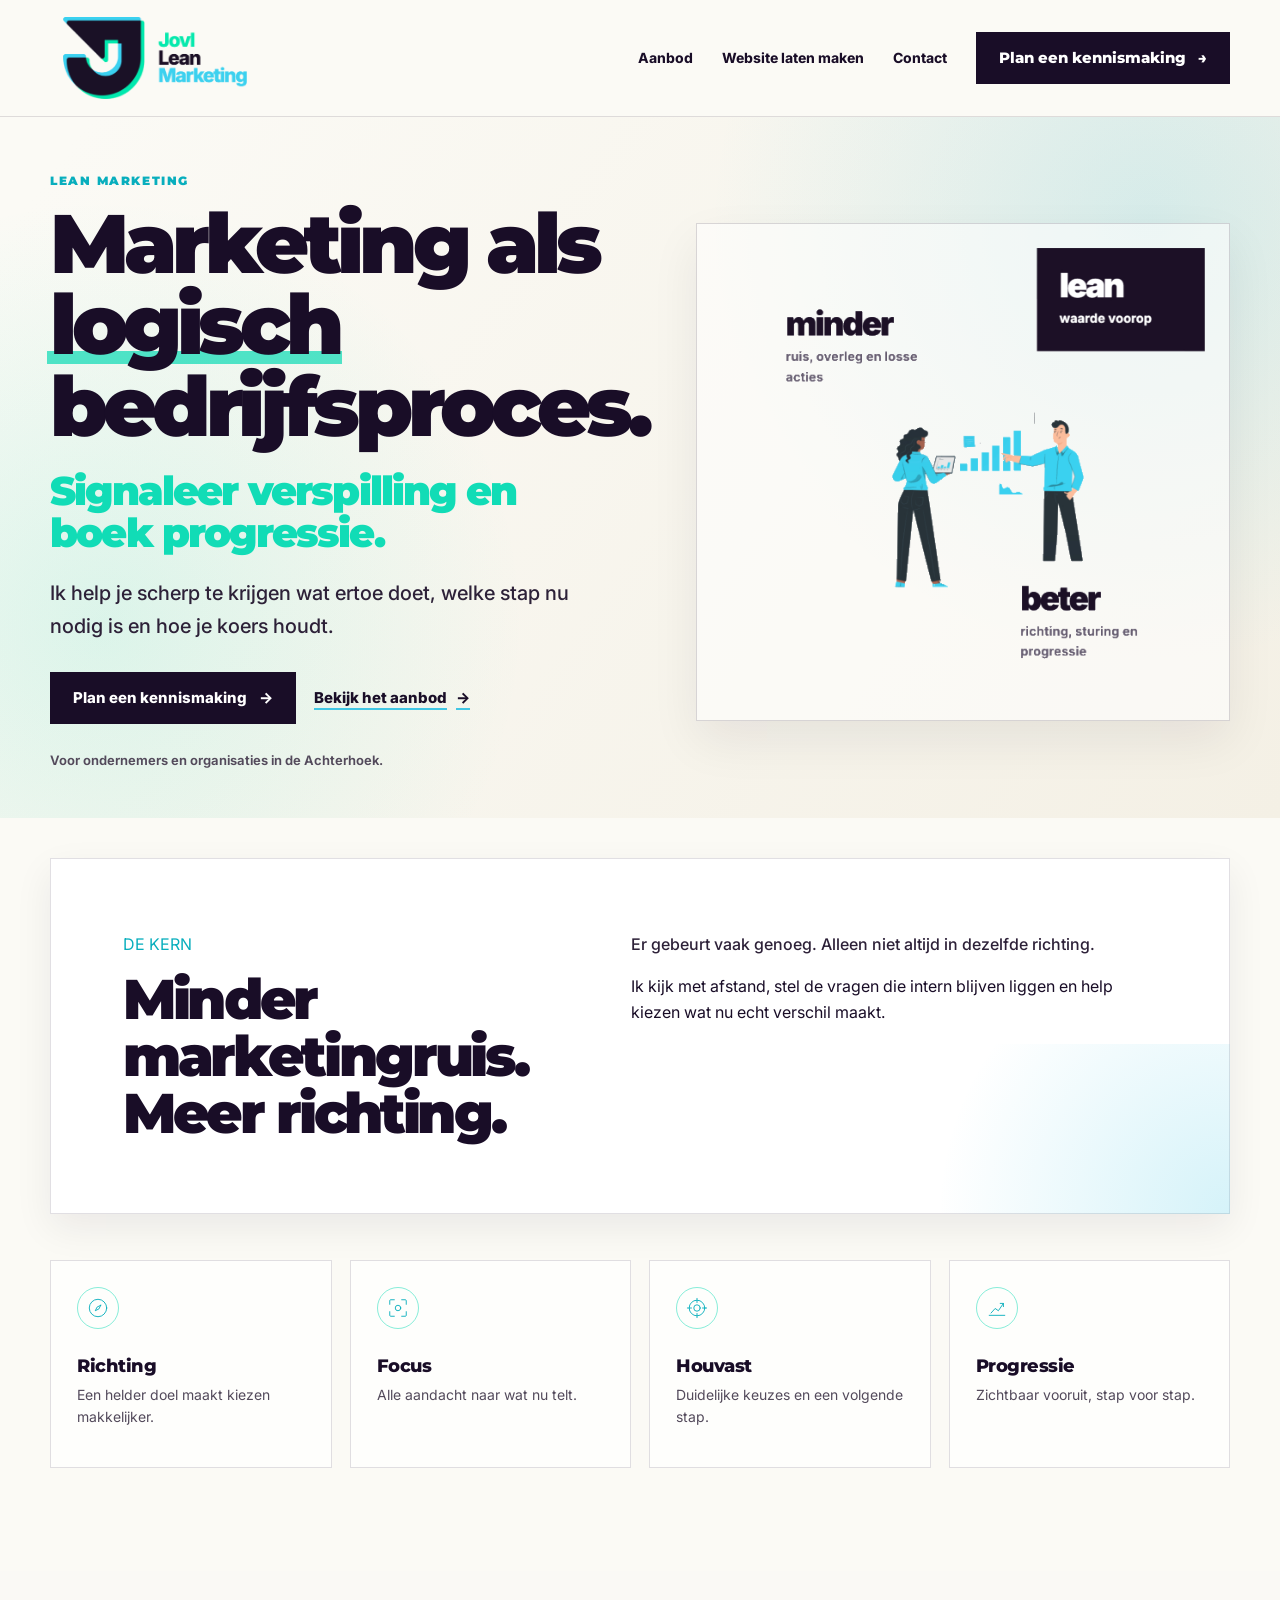
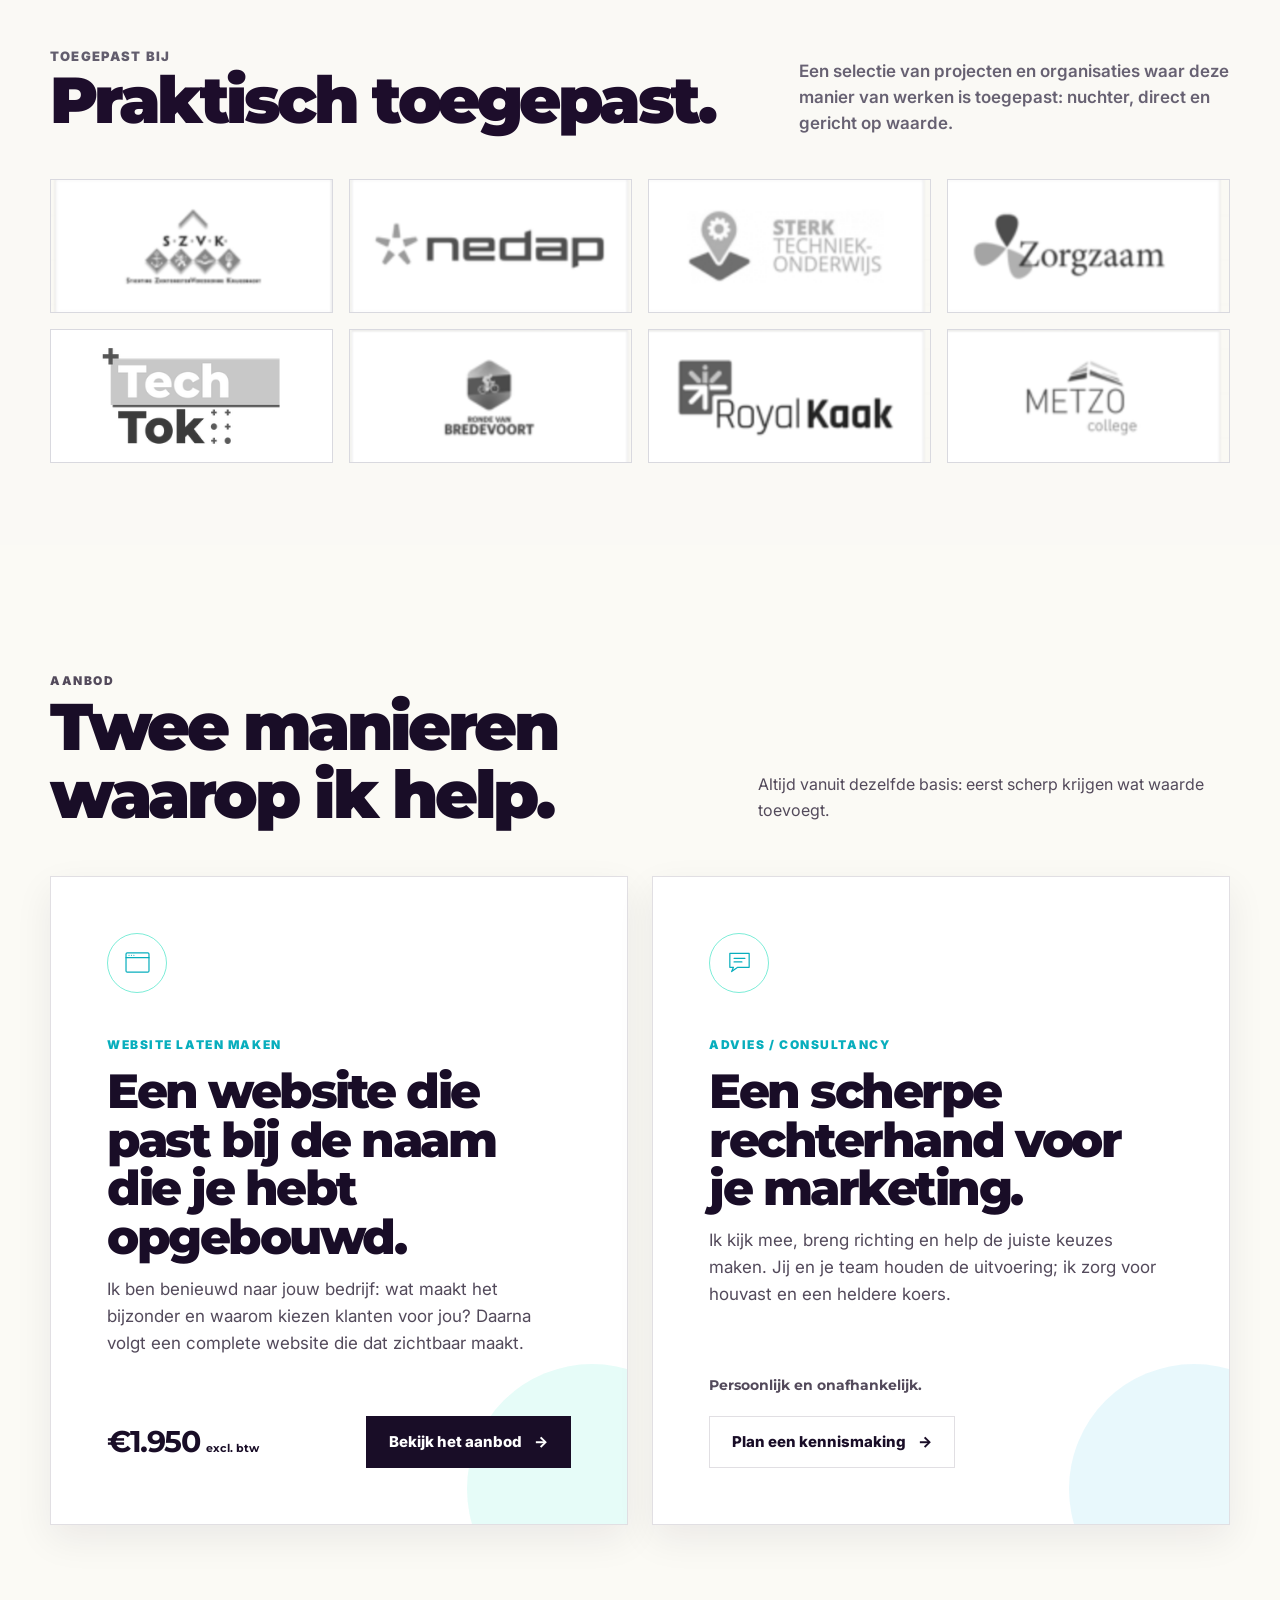
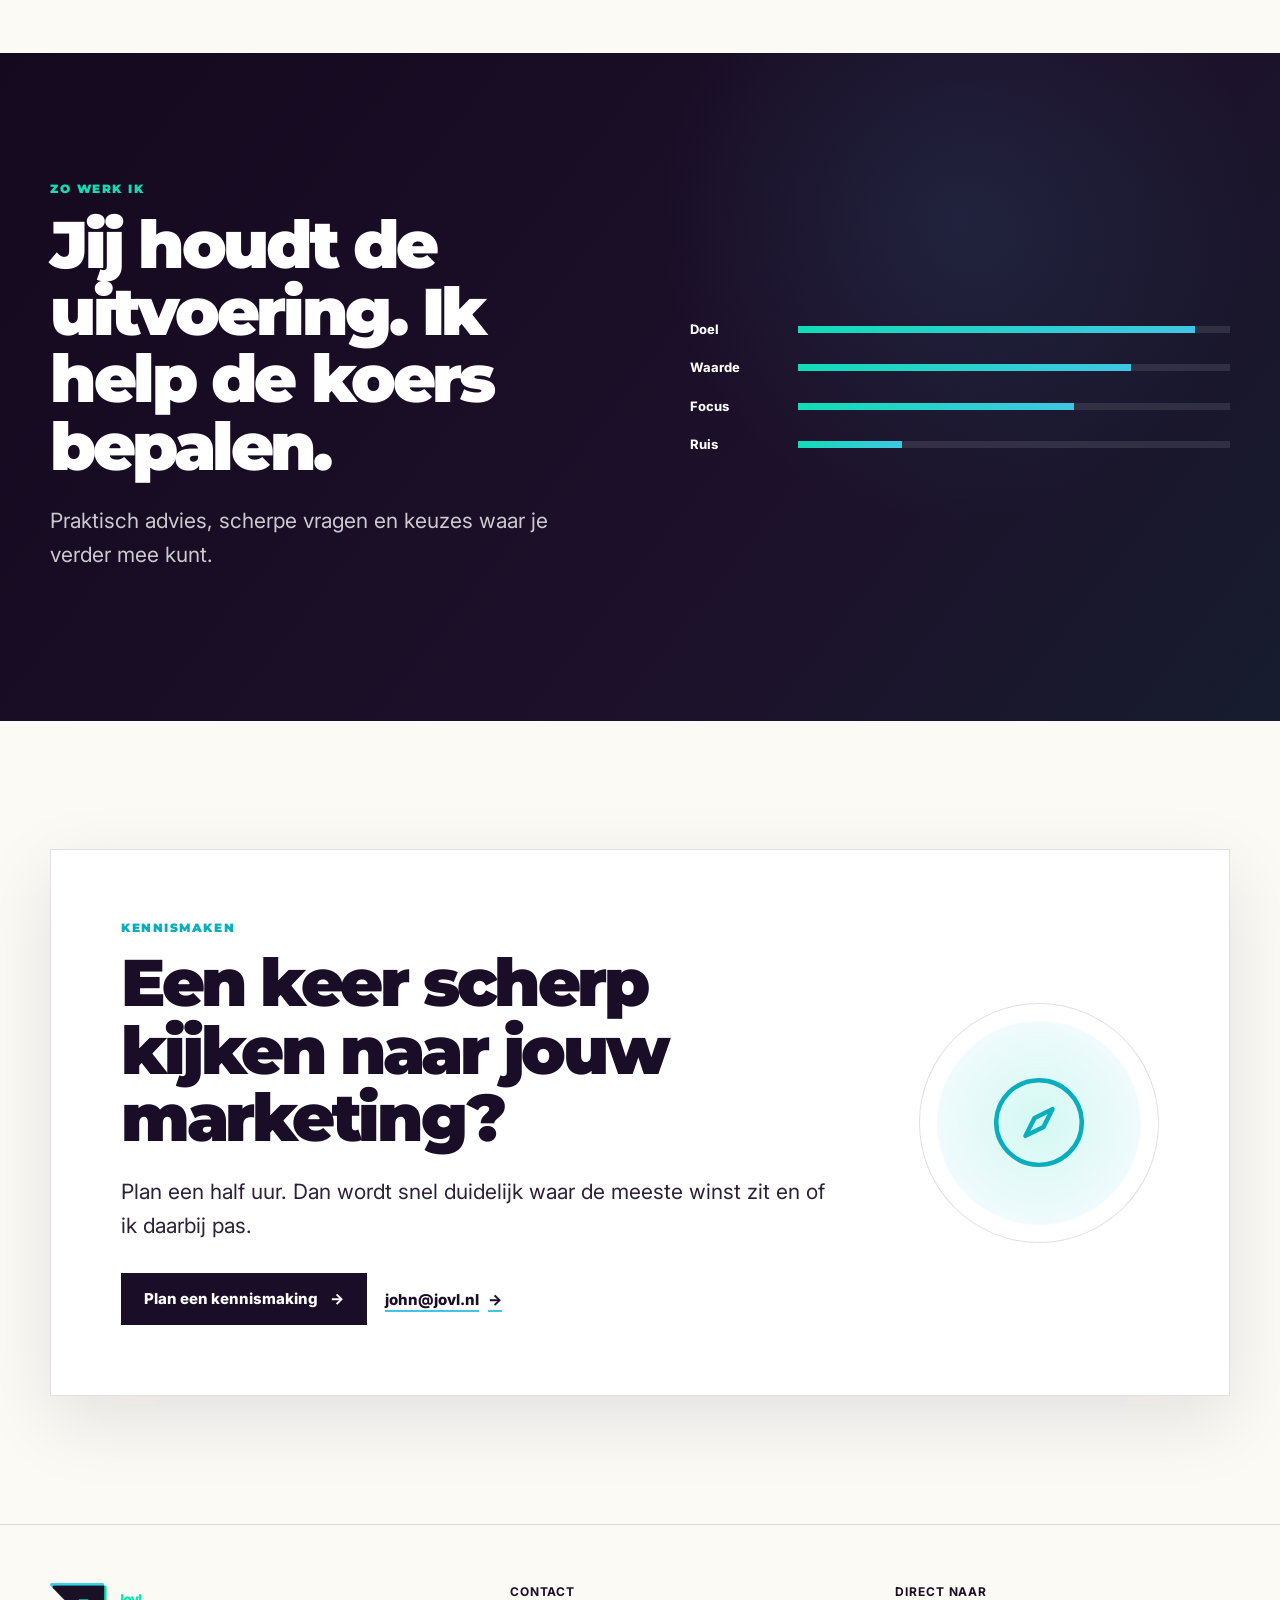
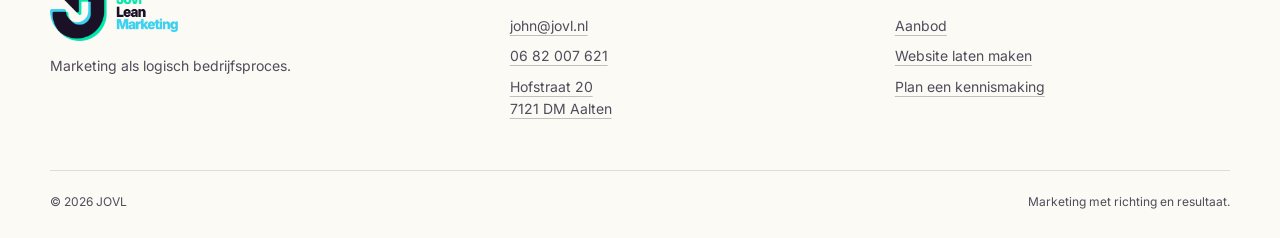
==== commit 74f72eeb: "Add files via upload" ====
--- a/jovl-lean-marketing-standalone/index.html
+++ b/jovl-lean-marketing-standalone/index.html
@@ -74,18 +74,18 @@
       </div>
     </section>
 
-    <section class="section section--white">
+    <section class="section section--white legacy-logo-section">
       <div class="container">
-        <div class="offer-heading reveal"><div><p class="eyebrow">Toegepast bij</p><h2>Praktisch toegepast.</h2></div><p>Marketingervaring bij bedrijven en organisaties waar richting en resultaat ertoe doen.</p></div>
+        <div class="offer-heading legacy-logo-heading reveal"><div><p class="eyebrow">Toegepast bij</p><h2>Praktisch toegepast.</h2></div><p>Een selectie van projecten en organisaties waar deze manier van werken is toegepast: nuchter, direct en gericht op waarde.</p></div>
         <div class="logo-grid" aria-label="Organisaties waar JOVL ervaring heeft opgedaan">
-          <a class="logo-tile" href="https://www.szvk.nl/Consumenten" target="_blank" rel="noopener" aria-label="Bezoek SZVK"><img src="assets/logos/szvk.png" alt="SZVK"></a>
-          <a class="logo-tile" href="https://nedapflux.com/nl/" target="_blank" rel="noopener" aria-label="Bezoek Nedap"><img src="assets/logos/nedap.png" alt="Nedap"></a>
-          <a class="logo-tile" href="https://www.sterktechniekonderwijs.nl/regio/achterhoek" target="_blank" rel="noopener" aria-label="Bezoek Sterk Techniekonderwijs"><img src="assets/logos/sto.png" alt="Sterk Techniekonderwijs"></a>
-          <a class="logo-tile" href="https://www.zorgzaam.nl/" target="_blank" rel="noopener" aria-label="Bezoek Zorgzaam"><img src="assets/logos/zorgzaam.png" alt="Zorgzaam"></a>
-          <a class="logo-tile" href="https://www.tech-tok.nl/" target="_blank" rel="noopener" aria-label="Bezoek Tech-Tok"><img src="assets/logos/tech-tok.png" alt="Tech-Tok"></a>
-          <a class="logo-tile" href="https://www.rondevanbredevoort.nl/" target="_blank" rel="noopener" aria-label="Bezoek Ronde van Bredevoort"><img src="assets/logos/ronde.png" alt="Ronde van Bredevoort"></a>
-          <a class="logo-tile" href="https://kaak.com/royal-kaak/" target="_blank" rel="noopener" aria-label="Bezoek Royal Kaak"><img src="assets/logos/royal-kaak.png" alt="Royal Kaak"></a>
-          <a class="logo-tile" href="https://www.open-dag-metzo.nl/" target="_blank" rel="noopener" aria-label="Bezoek Metzo College"><img src="assets/logos/metzo.png" alt="Metzo College"></a>
+          <a class="logo-tile logo-tile--swap" href="https://www.szvk.nl/Consumenten" target="_blank" rel="noopener" aria-label="Bezoek SZVK"><img src="assets/logos/szvk.png" alt="SZVK"><img class="logo-tile__hover-image" src="assets/logos/szvk-hover.png" alt="" aria-hidden="true"></a>
+          <a class="logo-tile logo-tile--swap" href="https://nedapflux.com/nl/" target="_blank" rel="noopener" aria-label="Bezoek Nedap"><img src="assets/logos/nedap.png" alt="Nedap"><img class="logo-tile__hover-image" src="assets/logos/nedap-hover.png" alt="" aria-hidden="true"></a>
+          <a class="logo-tile logo-tile--swap" href="https://www.sterktechniekonderwijs.nl/regio/achterhoek" target="_blank" rel="noopener" aria-label="Bezoek Sterk Techniekonderwijs"><img src="assets/logos/sto.png" alt="Sterk Techniekonderwijs"><img class="logo-tile__hover-image" src="assets/logos/sto-hover.png" alt="" aria-hidden="true"></a>
+          <a class="logo-tile logo-tile--swap" href="https://www.zorgzaam.nl/" target="_blank" rel="noopener" aria-label="Bezoek Zorgzaam"><img src="assets/logos/zorgzaam.png" alt="Zorgzaam"><img class="logo-tile__hover-image" src="assets/logos/zorgzaam-hover.png" alt="" aria-hidden="true"></a>
+          <a class="logo-tile logo-tile--swap" href="https://www.tech-tok.nl/" target="_blank" rel="noopener" aria-label="Bezoek Tech-Tok"><img src="assets/logos/tech-tok.png" alt="Tech-Tok"><img class="logo-tile__hover-image" src="assets/logos/tech-tok-hover.png" alt="" aria-hidden="true"></a>
+          <a class="logo-tile logo-tile--swap" href="https://www.rondevanbredevoort.nl/" target="_blank" rel="noopener" aria-label="Bezoek Ronde van Bredevoort"><img src="assets/logos/ronde.png" alt="Ronde van Bredevoort"><img class="logo-tile__hover-image" src="assets/logos/ronde-hover.png" alt="" aria-hidden="true"></a>
+          <a class="logo-tile logo-tile--royal-kaak logo-tile--swap" href="https://kaak.com/royal-kaak/" target="_blank" rel="noopener" aria-label="Bezoek Royal Kaak"><img src="assets/logos/royal-kaak.png" alt="Royal Kaak"><img class="logo-tile__hover-image" src="assets/logos/royal-kaak-hover.png" alt="" aria-hidden="true"></a>
+          <a class="logo-tile logo-tile--swap" href="https://www.open-dag-metzo.nl/" target="_blank" rel="noopener" aria-label="Bezoek Metzo College"><img src="assets/logos/metzo.png" alt="Metzo College"><img class="logo-tile__hover-image" src="assets/logos/metzo-hover.png" alt="" aria-hidden="true"></a>
         </div>
       </div>
     </section>
--- a/jovl-lean-marketing-standalone/assets/styles.css
+++ b/jovl-lean-marketing-standalone/assets/styles.css
@@ -2665,3 +2665,320 @@
   .sales-hero { padding-bottom: 62px; }
   .home-core-section, .sales-core-section { padding-top: 30px; }
 }
+
+/* 2026 v5 — faithful logo component, JOVL hover colour and site-wide mouse haze */
+
+/* Small section labels should read as real headings. */
+.eyebrow {
+  font-family: "Montserrat", system-ui, sans-serif;
+  font-weight: 900;
+}
+
+/* Keep every CTA inside the existing JOVL palette. */
+.button:hover,
+.button:focus-visible {
+  border-color: var(--aqua);
+  color: var(--ink);
+  background: var(--aqua);
+  box-shadow: 6px 6px 0 rgba(64, 198, 228, 0.28);
+}
+
+.button--ghost:hover,
+.button--ghost:focus-visible,
+.button--light:hover,
+.button--light:focus-visible {
+  border-color: var(--cyan);
+  color: var(--ink);
+  background: var(--cyan);
+}
+
+/* The original logo PNGs already contain the exact white tile and spacing.
+   Show those files one-to-one instead of placing another card around them. */
+.logo-grid,
+.logo-grid--compact {
+  grid-template-columns: repeat(4, minmax(0, 1fr));
+  gap: 16px;
+}
+
+.logo-tile,
+.logo-grid--compact .logo-tile {
+  min-height: 0;
+  display: block;
+  padding: 0;
+  overflow: hidden;
+  border: 0;
+  background: transparent;
+  box-shadow: none;
+  aspect-ratio: 348 / 160;
+  cursor: pointer;
+  transition: transform 220ms cubic-bezier(.2,.75,.25,1), filter 200ms ease;
+}
+
+.logo-tile::before,
+.logo-tile::after {
+  display: none !important;
+  content: none !important;
+}
+
+.logo-tile img,
+.logo-grid--compact .logo-tile img {
+  width: 100%;
+  height: 100%;
+  max-height: none;
+  object-fit: cover;
+  filter: none;
+  opacity: 1;
+  transform: none;
+  transition: transform 220ms cubic-bezier(.2,.75,.25,1), filter 200ms ease;
+}
+
+.logo-tile:hover,
+.logo-tile:focus-visible {
+  border: 0;
+  background: transparent;
+  box-shadow: none;
+  outline: none;
+  transform: translateY(-2px);
+}
+
+.logo-tile:hover img,
+.logo-tile:focus-visible img {
+  filter: brightness(1.025);
+  opacity: 1;
+  transform: scale(1.012);
+}
+
+/* Replace the labelled cursor bubble with a quiet haze beneath the normal cursor. */
+.cursor-companion {
+  display: none !important;
+}
+
+.cursor-glow {
+  position: fixed;
+  z-index: 9998;
+  top: 0;
+  left: 0;
+  width: 150px;
+  height: 150px;
+  border-radius: 50%;
+  background:
+    radial-gradient(circle at 42% 42%, rgba(17, 220, 182, 0.22) 0%, rgba(64, 198, 228, 0.13) 34%, rgba(64, 198, 228, 0.045) 52%, transparent 72%);
+  filter: blur(7px);
+  opacity: 0;
+  pointer-events: none;
+  will-change: transform, opacity;
+  transition: opacity 180ms ease;
+}
+
+.cursor-glow.is-visible {
+  opacity: 1;
+}
+
+.logo-proof-section .offer-heading {
+  margin-bottom: 38px;
+}
+
+.thanks-hero {
+  min-height: calc(100vh - 230px);
+  display: grid;
+  align-items: center;
+  padding: clamp(90px, 13vw, 180px) 0;
+  background:
+    radial-gradient(circle at 12% 28%, rgba(17, 220, 182, 0.13), transparent 30%),
+    radial-gradient(circle at 88% 18%, rgba(64, 198, 228, 0.15), transparent 34%),
+    var(--cream);
+}
+
+.thanks-hero h1 {
+  max-width: 800px;
+}
+
+@media (max-width: 920px) {
+  .logo-grid,
+  .logo-grid--compact {
+    grid-template-columns: repeat(2, minmax(0, 1fr));
+  }
+}
+
+@media (hover: none), (pointer: coarse), (prefers-reduced-motion: reduce) {
+  .cursor-glow {
+    display: none !important;
+  }
+}
+
+
+/* 2026 v6 — original “Praktisch toegepast” logo block */
+.legacy-logo-section {
+  padding-top: 78px;
+  padding-bottom: 82px;
+  background: #faf9f5;
+}
+
+.legacy-logo-section .legacy-logo-heading {
+  grid-template-columns: minmax(0, 1.55fr) minmax(330px, 1fr);
+  gap: 82px;
+  align-items: start;
+  margin-bottom: 42px;
+}
+
+.legacy-logo-section .legacy-logo-heading .eyebrow {
+  margin: 0 0 5px;
+  color: #625d6d;
+  font-size: 13px;
+  font-weight: 900;
+  letter-spacing: .09em;
+  line-height: 1.1;
+}
+
+.legacy-logo-section .legacy-logo-heading h2 {
+  margin: 0;
+  max-width: none;
+  color: #1d0d2b;
+  font-size: clamp(48px, 5.05vw, 69px);
+  font-weight: 900;
+  letter-spacing: -.055em;
+  line-height: .98;
+}
+
+.legacy-logo-section .legacy-logo-heading > p {
+  max-width: 430px;
+  margin: 9px 0 0;
+  color: #676172;
+  font-size: 17px;
+  font-weight: 600;
+  line-height: 1.55;
+}
+
+.legacy-logo-section .logo-grid,
+.legacy-logo-section .logo-grid--compact {
+  display: grid;
+  grid-template-columns: repeat(4, minmax(0, 1fr));
+  gap: 16px;
+  margin-top: 0;
+}
+
+.legacy-logo-section .logo-tile,
+.legacy-logo-section .logo-grid--compact .logo-tile {
+  position: relative;
+  min-height: 0;
+  display: block;
+  padding: 0;
+  overflow: visible;
+  aspect-ratio: 283 / 134;
+  border: 1px solid #d9d9df;
+  background: #fff;
+  box-shadow: none;
+  text-decoration: none;
+  transform: translateZ(0);
+  transition: transform 220ms cubic-bezier(.2,.75,.25,1), box-shadow 220ms ease;
+}
+
+.legacy-logo-section .logo-tile::before {
+  position: absolute;
+  z-index: 3;
+  right: 0;
+  bottom: -1px;
+  left: 0;
+  display: block !important;
+  height: 4px;
+  content: "" !important;
+  background: #12e0d1;
+  transform: scaleX(0);
+  transform-origin: left center;
+  transition: transform 220ms cubic-bezier(.2,.75,.25,1);
+  pointer-events: none;
+}
+
+.legacy-logo-section .logo-tile::after {
+  display: none !important;
+  content: none !important;
+}
+
+.legacy-logo-section .logo-tile img,
+.legacy-logo-section .logo-grid--compact .logo-tile img {
+  position: relative;
+  z-index: 1;
+  display: block;
+  width: 100%;
+  height: 100%;
+  max-height: none;
+  object-fit: fill;
+  filter: none;
+  opacity: 1;
+  transform: none;
+  transition: opacity 160ms ease;
+}
+
+.legacy-logo-section .logo-tile .logo-tile__hover-image {
+  position: absolute;
+  z-index: 2;
+  inset: 0;
+  opacity: 0;
+  pointer-events: none;
+}
+
+.legacy-logo-section .logo-tile:hover,
+.legacy-logo-section .logo-tile:focus-visible {
+  z-index: 4;
+  outline: none;
+  transform: translateY(-5px);
+  box-shadow: 0 27px 35px rgba(28, 17, 39, .16);
+}
+
+.legacy-logo-section .logo-tile:hover::before,
+.legacy-logo-section .logo-tile:focus-visible::before {
+  transform: scaleX(1);
+}
+
+.legacy-logo-section .logo-tile:hover img,
+.legacy-logo-section .logo-tile:focus-visible img {
+  filter: none;
+  opacity: 1;
+  transform: none;
+}
+
+.legacy-logo-section .logo-tile--swap:hover > img:first-child,
+.legacy-logo-section .logo-tile--swap:focus-visible > img:first-child {
+  opacity: 0;
+}
+
+.legacy-logo-section .logo-tile--swap:hover .logo-tile__hover-image,
+.legacy-logo-section .logo-tile--swap:focus-visible .logo-tile__hover-image {
+  opacity: 1;
+}
+
+@media (max-width: 980px) {
+  .legacy-logo-section .legacy-logo-heading {
+    grid-template-columns: 1fr;
+    gap: 18px;
+  }
+
+  .legacy-logo-section .legacy-logo-heading > p {
+    max-width: 620px;
+    margin-top: 0;
+  }
+}
+
+@media (max-width: 760px) {
+  .legacy-logo-section {
+    padding-top: 58px;
+    padding-bottom: 62px;
+  }
+
+  .legacy-logo-section .logo-grid,
+  .legacy-logo-section .logo-grid--compact {
+    grid-template-columns: repeat(2, minmax(0, 1fr));
+    gap: 12px;
+  }
+
+  .legacy-logo-section .legacy-logo-heading {
+    margin-bottom: 30px;
+  }
+}
+
+@media (max-width: 420px) {
+  .legacy-logo-section .logo-grid,
+  .legacy-logo-section .logo-grid--compact {
+    grid-template-columns: 1fr;
+  }
+}
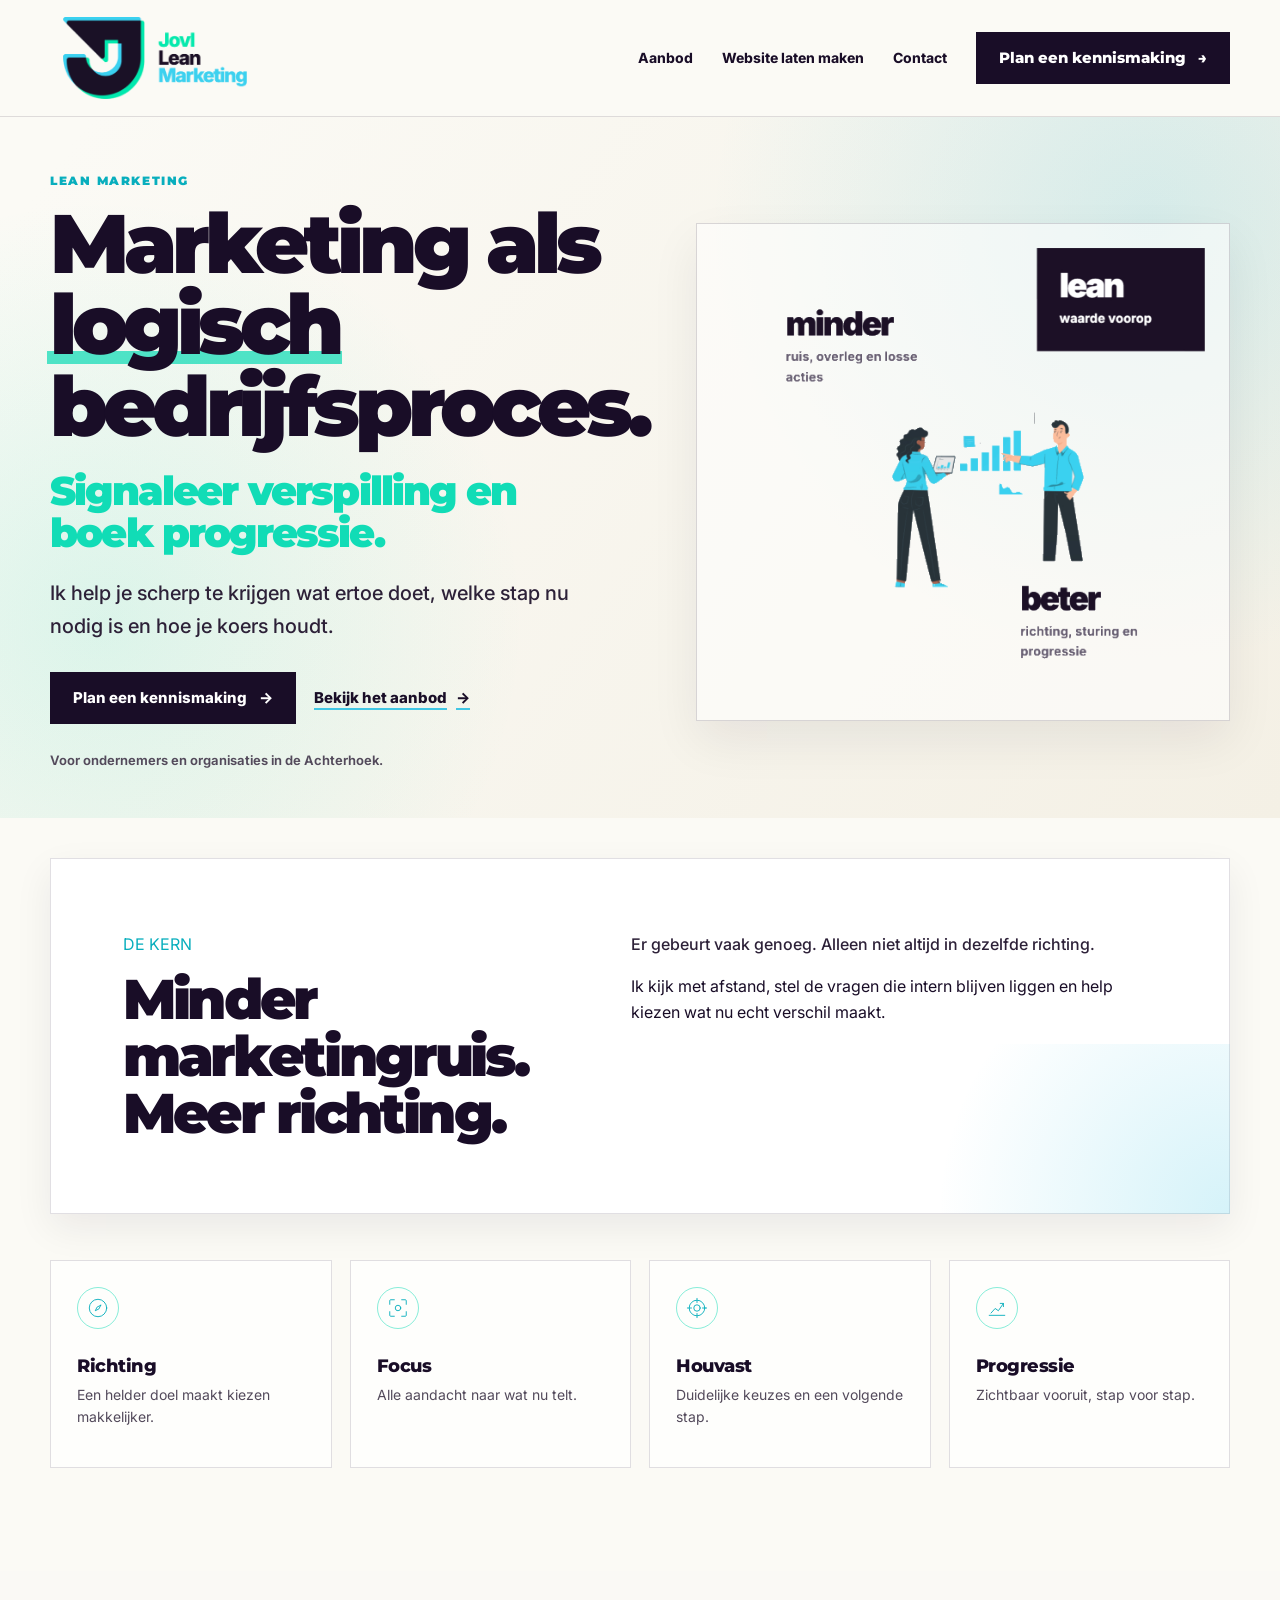
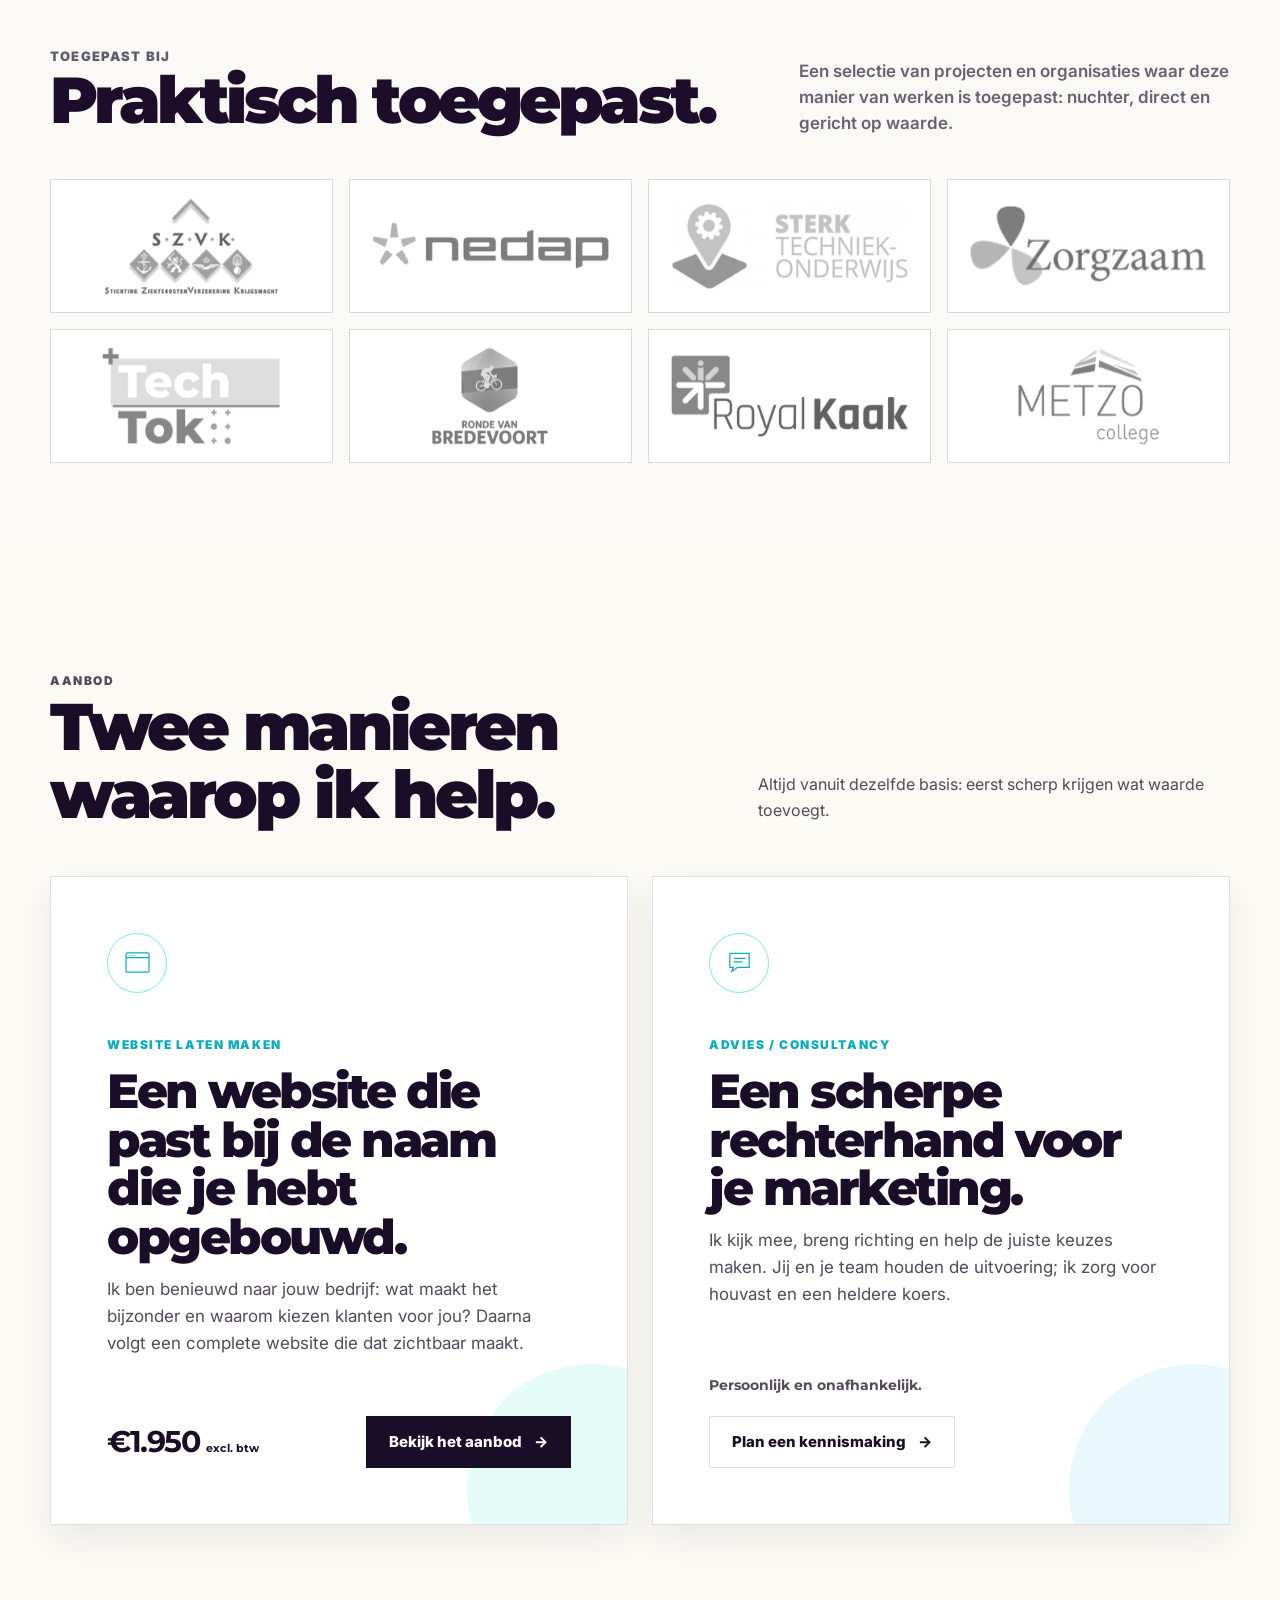
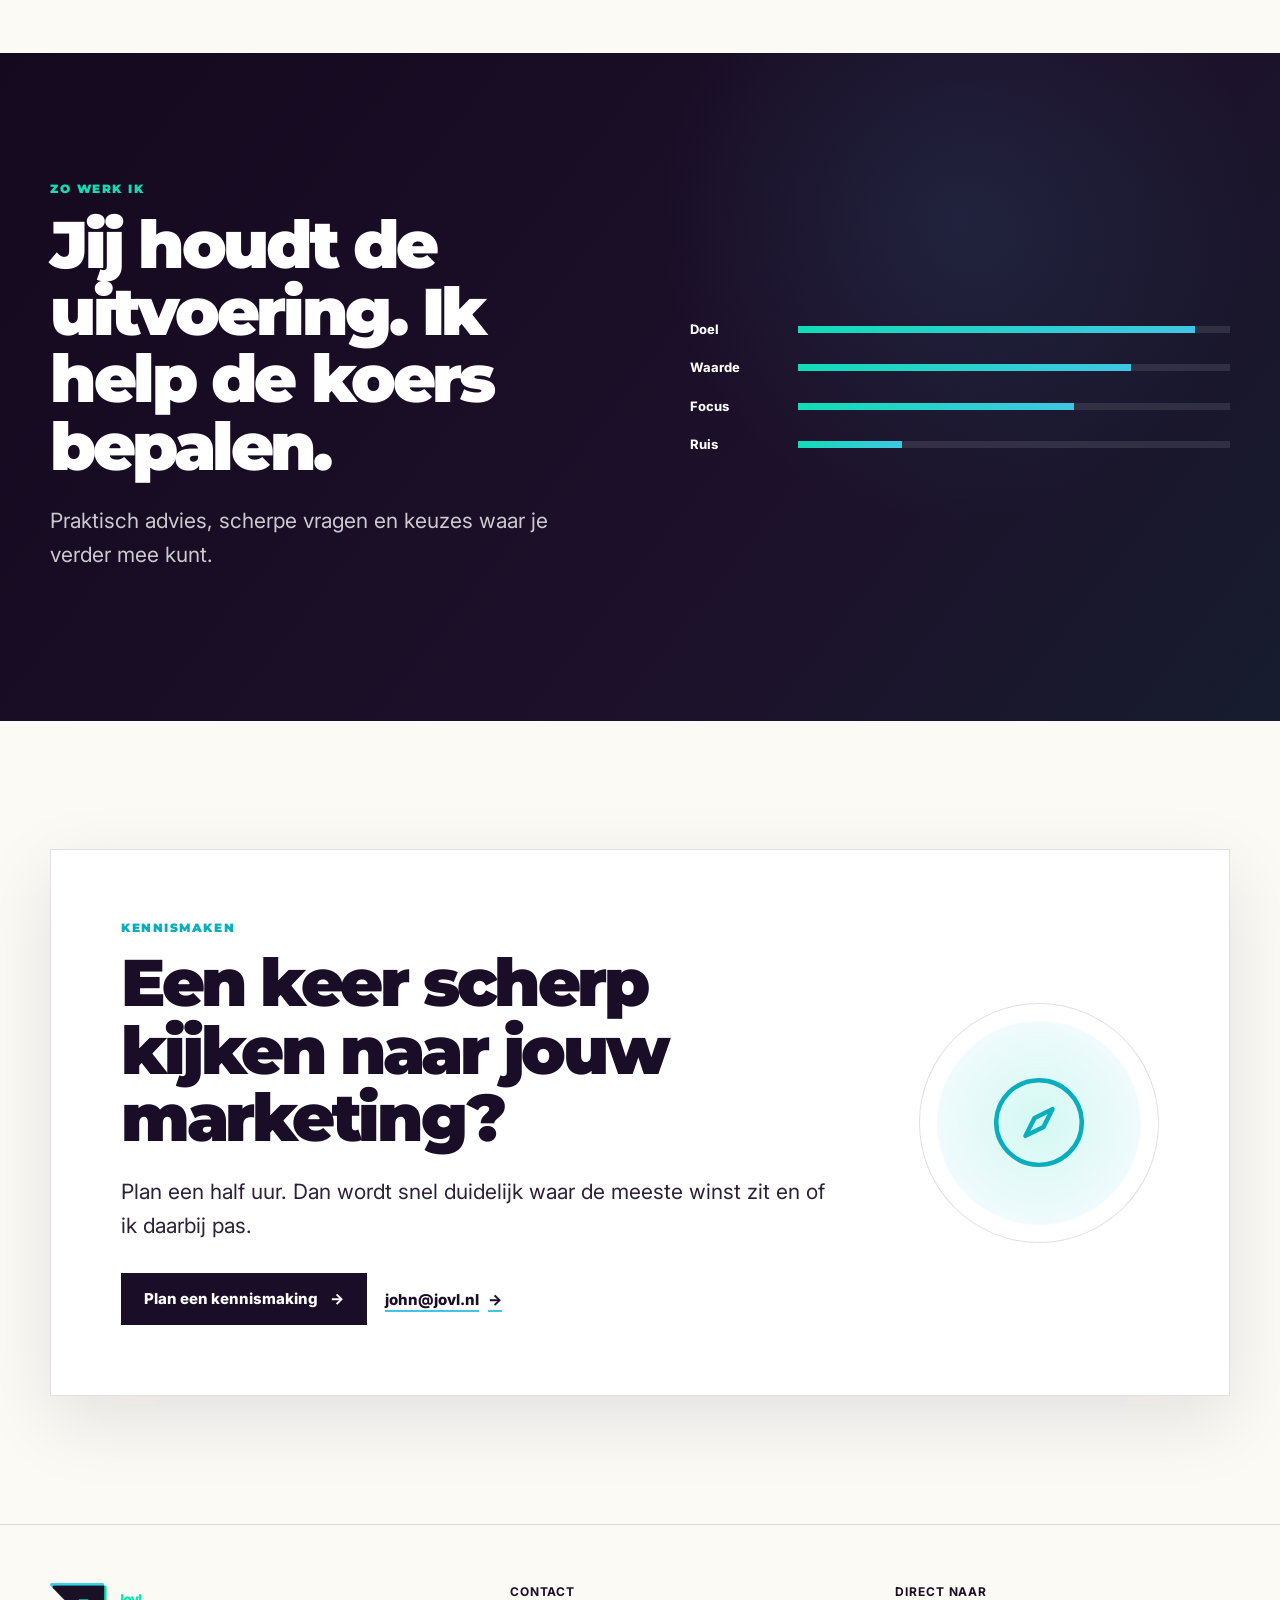
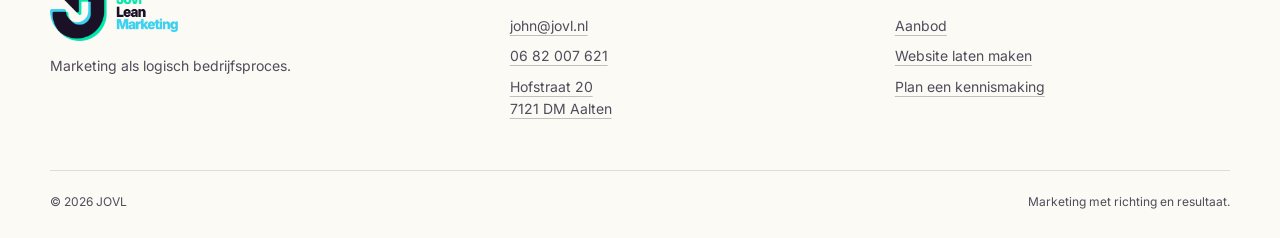
==== commit 040cb7ad: "Add files via upload" ====
--- a/jovl-lean-marketing-standalone/index.html
+++ b/jovl-lean-marketing-standalone/index.html
@@ -17,7 +17,7 @@
   <link rel="preconnect" href="https://fonts.googleapis.com">
   <link rel="preconnect" href="https://fonts.gstatic.com" crossorigin>
   <link href="https://fonts.googleapis.com/css2?family=Inter:wght@400;500;600;700;800&family=Montserrat:wght@700;800;900&display=swap" rel="stylesheet">
-  <link rel="stylesheet" href="assets/styles.css">
+  <link rel="stylesheet" href="assets/styles-v9.css">
   <script type="application/ld+json">{
     "@context":"https://schema.org","@type":"ProfessionalService","name":"JOVL","url":"https://jovl.nl/","email":"john@jovl.nl","telephone":"+31682007621",
     "address":{"@type":"PostalAddress","streetAddress":"Hofstraat 20","postalCode":"7121 DM","addressLocality":"Aalten","addressCountry":"NL"},"areaServed":"Achterhoek"
@@ -78,14 +78,14 @@
       <div class="container">
         <div class="offer-heading legacy-logo-heading reveal"><div><p class="eyebrow">Toegepast bij</p><h2>Praktisch toegepast.</h2></div><p>Een selectie van projecten en organisaties waar deze manier van werken is toegepast: nuchter, direct en gericht op waarde.</p></div>
         <div class="logo-grid" aria-label="Organisaties waar JOVL ervaring heeft opgedaan">
-          <a class="logo-tile logo-tile--swap" href="https://www.szvk.nl/Consumenten" target="_blank" rel="noopener" aria-label="Bezoek SZVK"><img src="assets/logos/szvk.png" alt="SZVK"><img class="logo-tile__hover-image" src="assets/logos/szvk-hover.png" alt="" aria-hidden="true"></a>
-          <a class="logo-tile logo-tile--swap" href="https://nedapflux.com/nl/" target="_blank" rel="noopener" aria-label="Bezoek Nedap"><img src="assets/logos/nedap.png" alt="Nedap"><img class="logo-tile__hover-image" src="assets/logos/nedap-hover.png" alt="" aria-hidden="true"></a>
-          <a class="logo-tile logo-tile--swap" href="https://www.sterktechniekonderwijs.nl/regio/achterhoek" target="_blank" rel="noopener" aria-label="Bezoek Sterk Techniekonderwijs"><img src="assets/logos/sto.png" alt="Sterk Techniekonderwijs"><img class="logo-tile__hover-image" src="assets/logos/sto-hover.png" alt="" aria-hidden="true"></a>
-          <a class="logo-tile logo-tile--swap" href="https://www.zorgzaam.nl/" target="_blank" rel="noopener" aria-label="Bezoek Zorgzaam"><img src="assets/logos/zorgzaam.png" alt="Zorgzaam"><img class="logo-tile__hover-image" src="assets/logos/zorgzaam-hover.png" alt="" aria-hidden="true"></a>
-          <a class="logo-tile logo-tile--swap" href="https://www.tech-tok.nl/" target="_blank" rel="noopener" aria-label="Bezoek Tech-Tok"><img src="assets/logos/tech-tok.png" alt="Tech-Tok"><img class="logo-tile__hover-image" src="assets/logos/tech-tok-hover.png" alt="" aria-hidden="true"></a>
-          <a class="logo-tile logo-tile--swap" href="https://www.rondevanbredevoort.nl/" target="_blank" rel="noopener" aria-label="Bezoek Ronde van Bredevoort"><img src="assets/logos/ronde.png" alt="Ronde van Bredevoort"><img class="logo-tile__hover-image" src="assets/logos/ronde-hover.png" alt="" aria-hidden="true"></a>
-          <a class="logo-tile logo-tile--royal-kaak logo-tile--swap" href="https://kaak.com/royal-kaak/" target="_blank" rel="noopener" aria-label="Bezoek Royal Kaak"><img src="assets/logos/royal-kaak.png" alt="Royal Kaak"><img class="logo-tile__hover-image" src="assets/logos/royal-kaak-hover.png" alt="" aria-hidden="true"></a>
-          <a class="logo-tile logo-tile--swap" href="https://www.open-dag-metzo.nl/" target="_blank" rel="noopener" aria-label="Bezoek Metzo College"><img src="assets/logos/metzo.png" alt="Metzo College"><img class="logo-tile__hover-image" src="assets/logos/metzo-hover.png" alt="" aria-hidden="true"></a>
+          <a class="logo-tile" href="https://www.szvk.nl/Consumenten" target="_blank" rel="noopener" aria-label="Bezoek SZVK"><img class="logo-color-image" src="assets/logos/color-v9/szvk.png" alt="SZVK"></a>
+          <a class="logo-tile" href="https://nedapflux.com/nl/" target="_blank" rel="noopener" aria-label="Bezoek Nedap"><img class="logo-color-image" src="assets/logos/color-v9/nedap.png" alt="Nedap"></a>
+          <a class="logo-tile" href="https://www.sterktechniekonderwijs.nl/regio/achterhoek" target="_blank" rel="noopener" aria-label="Bezoek Sterk Techniekonderwijs"><img class="logo-color-image" src="assets/logos/color-v9/sto.png" alt="Sterk Techniekonderwijs"></a>
+          <a class="logo-tile" href="https://www.zorgzaam.nl/" target="_blank" rel="noopener" aria-label="Bezoek Zorgzaam"><img class="logo-color-image" src="assets/logos/color-v9/zorgzaam.png" alt="Zorgzaam"></a>
+          <a class="logo-tile" href="https://www.tech-tok.nl/" target="_blank" rel="noopener" aria-label="Bezoek Tech-Tok"><img class="logo-color-image" src="assets/logos/color-v9/tech-tok.png" alt="Tech-Tok"></a>
+          <a class="logo-tile" href="https://www.rondevanbredevoort.nl/" target="_blank" rel="noopener" aria-label="Bezoek Ronde van Bredevoort"><img class="logo-color-image" src="assets/logos/color-v9/ronde.png" alt="Ronde van Bredevoort"></a>
+          <a class="logo-tile" href="https://kaak.com/royal-kaak/" target="_blank" rel="noopener" aria-label="Bezoek Royal Kaak"><img class="logo-color-image" src="assets/logos/color-v9/royal-kaak.png" alt="Royal Kaak"></a>
+          <a class="logo-tile" href="https://www.open-dag-metzo.nl/" target="_blank" rel="noopener" aria-label="Bezoek Metzo College"><img class="logo-color-image" src="assets/logos/color-v9/metzo.png" alt="Metzo College"></a>
         </div>
       </div>
     </section>
--- a/jovl-lean-marketing-standalone/assets/styles-v9.css
+++ b/jovl-lean-marketing-standalone/assets/styles-v9.css
@@ -0,0 +1,3007 @@
+:root {
+  --ink: #190d27;
+  --ink-2: #2d2138;
+  --ink-3: #534a5b;
+  --aqua: #11dcb6;
+  --cyan: #40c6e4;
+  --cream: #fbfaf5;
+  --sand: #f2eee2;
+  --mint: #e7faef;
+  --bluewash: #e9f8fb;
+  --white: #ffffff;
+  --line: rgba(25, 13, 39, 0.13);
+  --line-light: rgba(255, 255, 255, 0.18);
+  --shadow: 0 24px 70px rgba(25, 13, 39, 0.10);
+  --shadow-soft: 0 14px 36px rgba(25, 13, 39, 0.07);
+  --max: 1180px;
+  --radius: 2px;
+}
+
+* {
+  box-sizing: border-box;
+}
+
+html {
+  scroll-behavior: smooth;
+}
+
+body {
+  margin: 0;
+  color: var(--ink);
+  background: var(--cream);
+  font-family: "Montserrat", system-ui, -apple-system, BlinkMacSystemFont, "Segoe UI", sans-serif;
+  font-size: 16px;
+  line-height: 1.58;
+  text-rendering: optimizeLegibility;
+  -webkit-font-smoothing: antialiased;
+}
+
+body.menu-open {
+  overflow: hidden;
+}
+
+img,
+svg {
+  display: block;
+  max-width: 100%;
+}
+
+button,
+input,
+textarea,
+select {
+  font: inherit;
+}
+
+a {
+  color: inherit;
+}
+
+::selection {
+  color: var(--ink);
+  background: var(--aqua);
+}
+
+.container {
+  width: min(var(--max), calc(100% - 48px));
+  margin-inline: auto;
+}
+
+.container--narrow {
+  width: min(880px, calc(100% - 48px));
+  margin-inline: auto;
+}
+
+.section {
+  position: relative;
+  padding: clamp(88px, 10vw, 148px) 0;
+}
+
+.section--compact {
+  padding: clamp(66px, 8vw, 104px) 0;
+}
+
+.section--white {
+  background: var(--white);
+}
+
+.section--sand {
+  background: var(--sand);
+}
+
+.section--dark {
+  color: var(--white);
+  background:
+    radial-gradient(circle at 75% 25%, rgba(64, 198, 228, 0.10), transparent 28%),
+    linear-gradient(128deg, #14091f 0%, #1d102a 60%, #132431 125%);
+}
+
+.section--wash {
+  background:
+    radial-gradient(circle at 10% 15%, rgba(17, 220, 182, 0.12), transparent 30%),
+    radial-gradient(circle at 92% 40%, rgba(64, 198, 228, 0.15), transparent 34%),
+    var(--cream);
+}
+
+.eyebrow {
+  margin: 0 0 14px;
+  color: #08aebd;
+  font-size: 12px;
+  font-weight: 800;
+  letter-spacing: 0.13em;
+  line-height: 1.3;
+  text-transform: uppercase;
+}
+
+.section--dark .eyebrow {
+  color: var(--aqua);
+}
+
+h1,
+h2,
+h3,
+h4,
+p {
+  margin-top: 0;
+}
+
+h1,
+h2,
+h3,
+h4 {
+  font-family: "Montserrat", system-ui, sans-serif;
+  letter-spacing: -0.052em;
+  line-height: 1.02;
+}
+
+h1 {
+  margin-bottom: 28px;
+  font-size: clamp(48px, 7vw, 88px);
+  font-weight: 900;
+}
+
+h2 {
+  margin-bottom: 24px;
+  font-size: clamp(38px, 5.4vw, 66px);
+  font-weight: 900;
+}
+
+h3 {
+  margin-bottom: 14px;
+  font-size: clamp(24px, 3vw, 34px);
+  font-weight: 850;
+}
+
+h4 {
+  margin-bottom: 8px;
+  font-size: 18px;
+  font-weight: 800;
+  letter-spacing: -0.025em;
+}
+
+.lead {
+  max-width: 720px;
+  color: var(--ink-2);
+  font-size: clamp(18px, 2vw, 21px);
+  line-height: 1.62;
+}
+
+.section--dark .lead,
+.section--dark p {
+  color: rgba(255, 255, 255, 0.78);
+}
+
+.muted {
+  color: var(--ink-3);
+}
+
+.kicker {
+  color: var(--aqua);
+}
+
+.button {
+  display: inline-flex;
+  min-height: 52px;
+  align-items: center;
+  justify-content: center;
+  gap: 12px;
+  padding: 14px 22px;
+  border: 1px solid var(--ink);
+  border-radius: 0;
+  color: var(--white);
+  background: var(--ink);
+  font-size: 15px;
+  font-weight: 800;
+  line-height: 1.2;
+  text-decoration: none;
+  cursor: pointer;
+  transition: transform 180ms ease, background 180ms ease, color 180ms ease, box-shadow 180ms ease;
+}
+
+.button::after {
+  content: "→";
+  transition: transform 180ms ease;
+}
+
+.button:hover {
+  color: var(--white);
+  background: #16321e;
+  box-shadow: none;
+  transform: translateY(-2px);
+}
+
+.button:focus-visible {
+  color: var(--ink);
+  background: var(--aqua);
+  box-shadow: 0 0 0 4px rgba(17, 220, 182, 0.22);
+  outline: none;
+  transform: translateY(-2px);
+}
+
+.button:hover::after,
+.button:focus-visible::after {
+  transform: translateX(4px);
+}
+
+.button--light {
+  border-color: var(--white);
+  color: var(--ink);
+  background: var(--white);
+}
+
+.button--ghost {
+  border-color: var(--line);
+  color: var(--ink);
+  background: transparent;
+}
+
+.text-link {
+  display: inline-flex;
+  align-items: center;
+  gap: 9px;
+  padding: 4px 0;
+  font-size: 15px;
+  font-weight: 800;
+  text-decoration: none;
+}
+
+.text-link::after {
+  content: "→";
+  transition: transform 180ms ease;
+}
+
+.text-link:hover::after,
+.text-link:focus-visible::after {
+  transform: translateX(5px);
+}
+
+.text-link--underlined {
+  text-decoration: underline;
+  text-decoration-color: var(--cyan);
+  text-decoration-thickness: 2px;
+  text-underline-offset: 5px;
+}
+
+.actions {
+  display: flex;
+  flex-wrap: wrap;
+  align-items: center;
+  gap: 18px;
+  margin-top: 30px;
+}
+
+/* Header */
+.site-header {
+  position: sticky;
+  z-index: 100;
+  top: 0;
+  border-bottom: 1px solid var(--line);
+  background: rgba(251, 250, 245, 0.94);
+  backdrop-filter: blur(16px);
+}
+
+.header-inner {
+  min-height: 96px;
+  display: flex;
+  align-items: center;
+  justify-content: space-between;
+  gap: 30px;
+}
+
+.brand {
+  display: inline-flex;
+  align-items: center;
+  flex: 0 0 auto;
+  text-decoration: none;
+}
+
+.brand img {
+  width: 145px;
+  height: auto;
+  transition: transform 200ms ease;
+}
+
+.brand:hover img,
+.brand:focus-visible img {
+  transform: translateY(-2px) scale(1.02);
+}
+
+.main-nav {
+  display: flex;
+  align-items: center;
+  gap: 29px;
+}
+
+.main-nav > a:not(.button) {
+  position: relative;
+  padding: 10px 0;
+  font-size: 14px;
+  font-weight: 750;
+  text-decoration: none;
+}
+
+.main-nav > a:not(.button)::after {
+  position: absolute;
+  right: 0;
+  bottom: 5px;
+  left: 0;
+  height: 2px;
+  background: var(--aqua);
+  content: "";
+  transform: scaleX(0);
+  transform-origin: right;
+  transition: transform 180ms ease;
+}
+
+.main-nav > a:not(.button):hover::after,
+.main-nav > a[aria-current="page"]::after {
+  transform: scaleX(1);
+  transform-origin: left;
+}
+
+.nav-toggle {
+  display: none;
+  width: 50px;
+  height: 50px;
+  padding: 0;
+  border: 1px solid var(--line);
+  color: var(--ink);
+  background: transparent;
+  cursor: pointer;
+}
+
+.nav-toggle span,
+.nav-toggle::before,
+.nav-toggle::after {
+  display: block;
+  width: 22px;
+  height: 2px;
+  margin: 5px auto;
+  background: currentColor;
+  content: "";
+  transition: transform 180ms ease, opacity 180ms ease;
+}
+
+.nav-toggle[aria-expanded="true"] span {
+  opacity: 0;
+}
+
+.nav-toggle[aria-expanded="true"]::before {
+  transform: translateY(7px) rotate(45deg);
+}
+
+.nav-toggle[aria-expanded="true"]::after {
+  transform: translateY(-7px) rotate(-45deg);
+}
+
+/* Homepage hero */
+.home-hero {
+  overflow: hidden;
+  padding: clamp(92px, 11vw, 154px) 0 clamp(96px, 12vw, 168px);
+  background:
+    radial-gradient(circle at 8% 72%, rgba(17, 220, 182, 0.13), transparent 33%),
+    radial-gradient(circle at 90% 15%, rgba(64, 198, 228, 0.18), transparent 34%),
+    linear-gradient(126deg, #fbfaf5 5%, #f4f0e5 100%);
+}
+
+.home-hero__grid,
+.sales-hero__grid,
+.split,
+.contact-card,
+.website-feature,
+.offer-layout,
+.questionnaire-layout {
+  display: grid;
+  grid-template-columns: minmax(0, 1.02fr) minmax(360px, 0.98fr);
+  gap: clamp(48px, 7vw, 90px);
+  align-items: center;
+}
+
+.home-hero h1 {
+  max-width: 760px;
+}
+
+.home-hero .lead {
+  max-width: 680px;
+}
+
+.hero-note {
+  margin-top: 26px;
+  color: var(--ink-3);
+  font-size: 13px;
+  font-weight: 650;
+}
+
+.strategy-orbit {
+  position: relative;
+  min-height: 510px;
+}
+
+.orbit-canvas {
+  position: absolute;
+  inset: 40px 28px 30px;
+  border: 1px solid var(--line);
+  background:
+    linear-gradient(rgba(25, 13, 39, 0.04) 1px, transparent 1px),
+    linear-gradient(90deg, rgba(25, 13, 39, 0.04) 1px, transparent 1px),
+    rgba(255, 255, 255, 0.58);
+  background-size: 38px 38px;
+  box-shadow: var(--shadow);
+}
+
+.orbit-center {
+  position: absolute;
+  top: 50%;
+  left: 50%;
+  width: 184px;
+  height: 184px;
+  display: grid;
+  place-items: center;
+  border: 1px solid rgba(25, 13, 39, 0.11);
+  background: var(--white);
+  box-shadow: 0 28px 60px rgba(25, 13, 39, 0.13);
+  transform: translate(-50%, -50%);
+}
+
+.orbit-center strong {
+  font-family: "Montserrat", sans-serif;
+  font-size: 40px;
+  font-weight: 900;
+  letter-spacing: -0.055em;
+}
+
+.orbit-center span {
+  display: block;
+  margin-top: 3px;
+  color: var(--ink-3);
+  font-size: 11px;
+  font-weight: 800;
+  letter-spacing: 0.08em;
+  text-align: center;
+  text-transform: uppercase;
+}
+
+.orbit-line {
+  position: absolute;
+  top: 50%;
+  left: 50%;
+  height: 1px;
+  background: linear-gradient(90deg, var(--aqua), var(--cyan));
+  transform-origin: left;
+  opacity: 0.65;
+}
+
+.orbit-line--1 { width: 180px; transform: rotate(-39deg); }
+.orbit-line--2 { width: 190px; transform: rotate(37deg); }
+.orbit-line--3 { width: 185px; transform: rotate(142deg); }
+.orbit-line--4 { width: 190px; transform: rotate(218deg); }
+
+.orbit-card {
+  position: absolute;
+  width: 176px;
+  padding: 20px;
+  border: 1px solid var(--line);
+  background: var(--white);
+  box-shadow: var(--shadow-soft);
+}
+
+.orbit-card strong {
+  display: block;
+  margin-bottom: 4px;
+  font-family: "Montserrat", sans-serif;
+  font-size: 21px;
+  font-weight: 900;
+  letter-spacing: -0.04em;
+}
+
+.orbit-card span {
+  color: var(--ink-3);
+  font-size: 12px;
+}
+
+.orbit-card--1 { top: 2px; right: 4px; }
+.orbit-card--2 { right: 0; bottom: 26px; }
+.orbit-card--3 { bottom: 0; left: 3px; }
+.orbit-card--4 { top: 33px; left: 0; }
+
+/* General content */
+.statement-panel {
+  position: relative;
+  display: grid;
+  grid-template-columns: 0.9fr 1.1fr;
+  gap: clamp(36px, 6vw, 86px);
+  padding: clamp(38px, 6vw, 72px);
+  border: 1px solid var(--line);
+  background: var(--white);
+  box-shadow: var(--shadow-soft);
+}
+
+.statement-panel::after {
+  position: absolute;
+  right: -1px;
+  bottom: -1px;
+  width: 34%;
+  height: 48%;
+  background: radial-gradient(circle at 100% 100%, rgba(64, 198, 228, 0.22), transparent 67%);
+  content: "";
+  pointer-events: none;
+}
+
+.statement-panel h2 {
+  margin: 0;
+  font-size: clamp(36px, 4.5vw, 58px);
+}
+
+.statement-panel p:last-child {
+  margin-bottom: 0;
+}
+
+.value-grid {
+  display: grid;
+  grid-template-columns: repeat(4, 1fr);
+  gap: 18px;
+  margin-top: 46px;
+}
+
+.value-item {
+  min-height: 208px;
+  padding: 26px;
+  border: 1px solid var(--line);
+  background: rgba(255, 255, 255, 0.75);
+  transition: transform 180ms ease, box-shadow 180ms ease, background 180ms ease;
+}
+
+.value-item:hover {
+  background: var(--white);
+  box-shadow: var(--shadow-soft);
+  transform: translateY(-5px);
+}
+
+.value-icon {
+  width: 42px;
+  height: 42px;
+  display: grid;
+  place-items: center;
+  margin-bottom: 28px;
+  border: 1px solid rgba(17, 220, 182, 0.5);
+  border-radius: 50%;
+  color: var(--ink);
+  font-weight: 850;
+}
+
+.value-item p {
+  margin: 0;
+  color: var(--ink-3);
+  font-size: 14px;
+}
+
+.phase-strip {
+  display: grid;
+  grid-template-columns: repeat(4, 1fr);
+  margin-top: 56px;
+  border: 1px solid var(--line);
+  background: var(--white);
+  box-shadow: var(--shadow-soft);
+}
+
+.phase {
+  min-height: 110px;
+  padding: 24px;
+  border-right: 1px solid var(--line);
+}
+
+.phase:last-child {
+  border-right: 0;
+}
+
+.phase strong {
+  display: block;
+  margin-bottom: 7px;
+  color: var(--ink);
+  font-family: "Montserrat", sans-serif;
+  font-size: 25px;
+  font-weight: 900;
+  letter-spacing: -0.04em;
+}
+
+.phase:nth-child(2) strong { color: var(--cyan); }
+.phase:nth-child(3) strong { color: var(--aqua); }
+
+.phase span {
+  color: var(--ink-3);
+  font-size: 12px;
+  font-weight: 650;
+}
+
+.logo-grid {
+  display: grid;
+  grid-template-columns: repeat(4, 1fr);
+  gap: 16px;
+  margin-top: 38px;
+}
+
+.logo-tile {
+  min-height: 118px;
+  display: grid;
+  place-items: center;
+  padding: 16px;
+  border: 1px solid var(--line);
+  color: inherit;
+  background: var(--white);
+  box-shadow: 0 8px 24px rgba(25, 13, 39, 0.04);
+  text-decoration: none;
+  transition: transform 200ms ease, box-shadow 200ms ease;
+}
+
+.logo-tile img {
+  width: 100%;
+  max-height: 84px;
+  object-fit: contain;
+  filter: grayscale(1);
+  opacity: 0.78;
+  transition: filter 180ms ease, opacity 180ms ease, transform 180ms ease;
+}
+
+.logo-tile:hover,
+.logo-tile:focus-visible {
+  box-shadow: 0 14px 32px rgba(25, 13, 39, 0.08);
+  outline: none;
+  transform: translateY(-2px);
+}
+
+.logo-tile:hover img,
+.logo-tile:focus-visible img {
+  filter: grayscale(0);
+  opacity: 1;
+  transform: scale(1.04);
+}
+
+.offer-heading {
+  display: grid;
+  grid-template-columns: 1.15fr 0.85fr;
+  gap: 70px;
+  align-items: end;
+  margin-bottom: 48px;
+}
+
+.offer-heading h2 {
+  margin-bottom: 0;
+}
+
+.offer-heading p {
+  margin-bottom: 5px;
+  color: var(--ink-3);
+}
+
+.offer-cards {
+  display: grid;
+  grid-template-columns: repeat(3, 1fr);
+  gap: 20px;
+}
+
+.offer-card {
+  position: relative;
+  min-height: 320px;
+  display: flex;
+  flex-direction: column;
+  padding: 32px;
+  overflow: hidden;
+  border: 1px solid var(--line);
+  background: var(--white);
+  box-shadow: var(--shadow-soft);
+}
+
+.offer-card::before {
+  position: absolute;
+  top: 0;
+  right: 0;
+  width: 66px;
+  height: 66px;
+  background: linear-gradient(135deg, transparent 50%, rgba(64, 198, 228, 0.16) 50%);
+  content: "";
+}
+
+.offer-card__number {
+  margin-bottom: 46px;
+  color: var(--aqua);
+  font-family: "Montserrat", sans-serif;
+  font-size: 15px;
+  font-weight: 900;
+}
+
+.offer-card p {
+  color: var(--ink-3);
+}
+
+.offer-card .text-link {
+  margin-top: auto;
+}
+
+.dark-message {
+  display: grid;
+  grid-template-columns: 1fr 1fr;
+  gap: clamp(50px, 8vw, 100px);
+  align-items: center;
+}
+
+.signal-bars {
+  display: grid;
+  gap: 18px;
+}
+
+.signal-row {
+  display: grid;
+  grid-template-columns: 90px 1fr;
+  gap: 18px;
+  align-items: center;
+  font-size: 13px;
+  font-weight: 750;
+}
+
+.signal-track {
+  height: 7px;
+  background: rgba(255, 255, 255, 0.10);
+}
+
+.signal-fill {
+  height: 100%;
+  background: linear-gradient(90deg, var(--aqua), var(--cyan));
+}
+
+.signal-row:nth-child(1) .signal-fill { width: 92%; }
+.signal-row:nth-child(2) .signal-fill { width: 77%; }
+.signal-row:nth-child(3) .signal-fill { width: 64%; }
+.signal-row:nth-child(4) .signal-fill { width: 24%; }
+
+/* Website feature on homepage */
+.website-feature {
+  position: relative;
+  padding: clamp(42px, 7vw, 76px);
+  overflow: hidden;
+  border: 1px solid var(--line);
+  background:
+    radial-gradient(circle at 95% 20%, rgba(64, 198, 228, 0.20), transparent 31%),
+    radial-gradient(circle at 10% 100%, rgba(17, 220, 182, 0.13), transparent 34%),
+    var(--white);
+  box-shadow: var(--shadow);
+}
+
+.website-feature h2 {
+  max-width: 680px;
+  font-size: clamp(38px, 5vw, 62px);
+}
+
+.round-label {
+  display: inline-flex;
+  align-items: center;
+  gap: 9px;
+  margin-bottom: 20px;
+  padding: 8px 11px;
+  border: 1px solid rgba(17, 220, 182, 0.55);
+  color: var(--ink);
+  background: rgba(231, 250, 239, 0.75);
+  font-size: 12px;
+  font-weight: 850;
+  letter-spacing: 0.06em;
+  text-transform: uppercase;
+}
+
+.round-label::before {
+  width: 7px;
+  height: 7px;
+  border-radius: 50%;
+  background: var(--aqua);
+  content: "";
+  box-shadow: 0 0 0 5px rgba(17, 220, 182, 0.13);
+}
+
+.price-line {
+  display: flex;
+  flex-wrap: wrap;
+  align-items: baseline;
+  gap: 12px;
+  margin: 28px 0 6px;
+}
+
+.price-line strong {
+  font-family: "Montserrat", sans-serif;
+  font-size: clamp(38px, 5vw, 58px);
+  font-weight: 900;
+  letter-spacing: -0.055em;
+}
+
+.price-line span {
+  color: var(--ink-3);
+  font-size: 13px;
+  font-weight: 700;
+}
+
+.next-price {
+  margin-bottom: 0;
+  color: var(--ink-3);
+  font-size: 14px;
+}
+
+.mini-site {
+  position: relative;
+  min-height: 440px;
+}
+
+.mini-browser {
+  position: absolute;
+  inset: 34px 0 16px 24px;
+  border: 1px solid rgba(25, 13, 39, 0.16);
+  background: var(--white);
+  box-shadow: 0 32px 70px rgba(25, 13, 39, 0.18);
+}
+
+.mini-browser__top,
+.browser-top {
+  height: 38px;
+  display: flex;
+  align-items: center;
+  gap: 6px;
+  padding: 0 14px;
+  border-bottom: 1px solid var(--line);
+  background: #f8f7f2;
+}
+
+.dot {
+  width: 7px;
+  height: 7px;
+  border-radius: 50%;
+  background: rgba(25, 13, 39, 0.22);
+}
+
+.mini-browser__content {
+  display: grid;
+  grid-template-columns: 1.05fr 0.95fr;
+  min-height: 330px;
+}
+
+.mini-copy {
+  padding: 52px 34px;
+}
+
+.mini-copy small {
+  color: #08aebd;
+  font-size: 9px;
+  font-weight: 850;
+  letter-spacing: 0.12em;
+  text-transform: uppercase;
+}
+
+.mini-copy strong {
+  display: block;
+  max-width: 280px;
+  margin: 14px 0 16px;
+  font-family: "Montserrat", sans-serif;
+  font-size: 29px;
+  line-height: 1.02;
+  letter-spacing: -0.055em;
+}
+
+.mini-lines {
+  display: grid;
+  gap: 8px;
+}
+
+.mini-lines i {
+  height: 5px;
+  display: block;
+  background: rgba(25, 13, 39, 0.10);
+}
+
+.mini-lines i:nth-child(1) { width: 92%; }
+.mini-lines i:nth-child(2) { width: 76%; }
+.mini-lines i:nth-child(3) { width: 62%; }
+
+.mini-image {
+  position: relative;
+  overflow: hidden;
+  background:
+    linear-gradient(150deg, rgba(25, 13, 39, 0.12), transparent 45%),
+    linear-gradient(135deg, var(--mint), var(--bluewash));
+}
+
+.mini-image::before,
+.mini-image::after {
+  position: absolute;
+  content: "";
+}
+
+.mini-image::before {
+  width: 180px;
+  height: 240px;
+  right: -45px;
+  bottom: -55px;
+  border: 30px solid rgba(25, 13, 39, 0.09);
+  border-radius: 50%;
+}
+
+.mini-image::after {
+  width: 100px;
+  height: 160px;
+  right: 58px;
+  bottom: 14px;
+  background: rgba(17, 220, 182, 0.42);
+  transform: rotate(16deg);
+}
+
+.mini-phone {
+  position: absolute;
+  right: -8px;
+  bottom: 0;
+  width: 132px;
+  height: 274px;
+  overflow: hidden;
+  border: 9px solid var(--ink);
+  border-radius: 24px;
+  background: var(--white);
+  box-shadow: 0 26px 50px rgba(25, 13, 39, 0.22);
+}
+
+.mini-phone::before {
+  width: 44px;
+  height: 10px;
+  display: block;
+  margin: 0 auto 20px;
+  border-radius: 0 0 9px 9px;
+  background: var(--ink);
+  content: "";
+}
+
+.mini-phone div {
+  margin: 0 13px 10px;
+  background: rgba(25, 13, 39, 0.08);
+}
+
+.mini-phone div:nth-child(2) { height: 70px; background: linear-gradient(145deg, var(--mint), var(--bluewash)); }
+.mini-phone div:nth-child(3) { height: 12px; width: 74%; }
+.mini-phone div:nth-child(4) { height: 7px; width: 88%; }
+.mini-phone div:nth-child(5) { height: 7px; width: 62%; }
+
+/* Contact */
+.contact-card {
+  padding: clamp(40px, 6vw, 70px);
+  border: 1px solid var(--line);
+  background: var(--white);
+  box-shadow: var(--shadow);
+}
+
+/* Sales page */
+.sales-hero {
+  position: relative;
+  overflow: hidden;
+  padding: clamp(86px, 10vw, 140px) 0 clamp(90px, 11vw, 152px);
+  background:
+    radial-gradient(circle at 4% 75%, rgba(17, 220, 182, 0.12), transparent 35%),
+    radial-gradient(circle at 94% 12%, rgba(64, 198, 228, 0.18), transparent 37%),
+    linear-gradient(128deg, #fbfaf5 5%, #f4f0e6 100%);
+}
+
+.sales-hero h1 {
+  max-width: 730px;
+  font-size: clamp(48px, 6.4vw, 82px);
+}
+
+.sales-hero .lead {
+  max-width: 640px;
+}
+
+.hero-commercial {
+  display: grid;
+  grid-template-columns: auto 1fr;
+  gap: 24px;
+  align-items: stretch;
+  max-width: 650px;
+  margin-top: 31px;
+}
+
+.hero-price {
+  min-width: 190px;
+  padding: 20px 22px;
+  border-left: 3px solid var(--aqua);
+  background: rgba(255, 255, 255, 0.68);
+}
+
+.hero-price small,
+.hero-payment small {
+  display: block;
+  margin-bottom: 4px;
+  color: var(--ink-3);
+  font-size: 10px;
+  font-weight: 850;
+  letter-spacing: 0.10em;
+  text-transform: uppercase;
+}
+
+.hero-price strong {
+  display: block;
+  font-family: "Montserrat", sans-serif;
+  font-size: 34px;
+  font-weight: 900;
+  letter-spacing: -0.05em;
+  line-height: 1;
+}
+
+.hero-price span {
+  font-size: 11px;
+  font-weight: 700;
+}
+
+.hero-payment {
+  padding: 20px 22px;
+  border: 1px solid var(--line);
+  background: rgba(255, 255, 255, 0.68);
+}
+
+.hero-payment p {
+  margin: 0;
+  color: var(--ink-2);
+  font-size: 14px;
+}
+
+.sales-visual {
+  position: relative;
+  min-height: 520px;
+}
+
+.browser {
+  position: absolute;
+  inset: 45px 20px 15px 5px;
+  overflow: hidden;
+  border: 1px solid rgba(25, 13, 39, 0.14);
+  background: var(--white);
+  box-shadow: 0 34px 80px rgba(25, 13, 39, 0.17);
+}
+
+.browser-body {
+  min-height: 390px;
+  display: grid;
+  grid-template-columns: 1.08fr 0.92fr;
+}
+
+.browser-copy {
+  padding: 58px 42px;
+}
+
+.browser-copy span {
+  color: #08aebd;
+  font-size: 9px;
+  font-weight: 850;
+  letter-spacing: 0.12em;
+  text-transform: uppercase;
+}
+
+.browser-copy h3 {
+  max-width: 320px;
+  margin: 15px 0 18px;
+  font-size: 34px;
+}
+
+.browser-copy p {
+  max-width: 310px;
+  color: var(--ink-3);
+  font-size: 12px;
+}
+
+.browser-button {
+  width: 112px;
+  height: 28px;
+  margin-top: 23px;
+  background: var(--ink);
+}
+
+.browser-image {
+  position: relative;
+  overflow: hidden;
+  background:
+    radial-gradient(circle at 50% 28%, rgba(255,255,255,.8), transparent 18%),
+    linear-gradient(155deg, #eff9f4, #dff1f5 62%, #c5eee2);
+}
+
+.browser-image::before {
+  position: absolute;
+  right: 18%;
+  bottom: -15%;
+  width: 190px;
+  height: 330px;
+  border-radius: 45% 45% 6px 6px;
+  background: linear-gradient(150deg, rgba(25,13,39,.08), rgba(17,220,182,.52));
+  content: "";
+  transform: rotate(8deg);
+}
+
+.browser-image::after {
+  position: absolute;
+  right: 2%;
+  bottom: 5%;
+  width: 270px;
+  height: 220px;
+  border: 22px solid rgba(25, 13, 39, 0.10);
+  border-radius: 50%;
+  content: "";
+}
+
+.float-card {
+  position: absolute;
+  width: 188px;
+  padding: 20px 21px;
+  border: 1px solid var(--line);
+  background: var(--white);
+  box-shadow: var(--shadow-soft);
+}
+
+.float-card strong {
+  display: block;
+  margin-bottom: 4px;
+  font-family: "Montserrat", sans-serif;
+  font-size: 20px;
+  font-weight: 900;
+  letter-spacing: -0.04em;
+}
+
+.float-card span {
+  color: var(--ink-3);
+  font-size: 11px;
+}
+
+.float-card--1 { top: 0; right: -5px; }
+.float-card--2 { right: -24px; bottom: 65px; }
+.float-card--3 { bottom: 0; left: -20px; }
+
+.problem-panel {
+  display: grid;
+  grid-template-columns: 1fr 1fr;
+  gap: clamp(38px, 7vw, 92px);
+  align-items: center;
+  padding: clamp(46px, 7vw, 82px);
+  border: 1px solid var(--line);
+  background: var(--white);
+  box-shadow: var(--shadow-soft);
+}
+
+.problem-panel h2 {
+  margin: 0;
+  font-size: clamp(38px, 5vw, 60px);
+}
+
+.problem-panel p:last-child {
+  margin-bottom: 0;
+}
+
+.story-flow {
+  display: grid;
+  grid-template-columns: 0.88fr 1.12fr;
+  gap: clamp(50px, 9vw, 116px);
+  align-items: center;
+}
+
+.story-chain {
+  position: relative;
+  display: grid;
+  grid-template-columns: repeat(4, 1fr);
+  gap: 12px;
+}
+
+.story-chain::before {
+  position: absolute;
+  top: 31px;
+  right: 10%;
+  left: 10%;
+  height: 1px;
+  background: linear-gradient(90deg, var(--aqua), var(--cyan));
+  content: "";
+  opacity: 0.7;
+}
+
+.story-node {
+  position: relative;
+  z-index: 1;
+  text-align: center;
+}
+
+.story-node__icon {
+  width: 64px;
+  height: 64px;
+  display: grid;
+  place-items: center;
+  margin: 0 auto 15px;
+  border: 1px solid rgba(17, 220, 182, 0.65);
+  border-radius: 50%;
+  color: var(--white);
+  background: var(--ink);
+  font-family: "Montserrat", sans-serif;
+  font-weight: 900;
+}
+
+.story-node strong {
+  display: block;
+  font-size: 13px;
+}
+
+.process-grid {
+  display: grid;
+  grid-template-columns: repeat(4, 1fr);
+  gap: 0;
+  margin-top: 54px;
+  border-top: 1px solid var(--line);
+  border-bottom: 1px solid var(--line);
+}
+
+.process-step {
+  min-height: 280px;
+  padding: 34px 28px 34px 0;
+  border-right: 1px solid var(--line);
+}
+
+.process-step + .process-step {
+  padding-left: 28px;
+}
+
+.process-step:last-child {
+  border-right: 0;
+}
+
+.process-number {
+  display: block;
+  margin-bottom: 48px;
+  color: var(--aqua);
+  font-family: "Montserrat", sans-serif;
+  font-size: 20px;
+  font-weight: 900;
+  letter-spacing: -0.04em;
+}
+
+.process-step p {
+  margin: 0;
+  color: var(--ink-3);
+  font-size: 14px;
+}
+
+.offer-layout {
+  align-items: start;
+}
+
+.offer-main {
+  padding: clamp(42px, 6vw, 68px);
+  border: 1px solid var(--line);
+  background: var(--white);
+  box-shadow: var(--shadow);
+}
+
+.offer-main h2 {
+  font-size: clamp(42px, 5.2vw, 64px);
+}
+
+.offer-list {
+  display: grid;
+  grid-template-columns: 1fr 1fr;
+  gap: 14px 32px;
+  margin: 34px 0 0;
+  padding: 0;
+  list-style: none;
+}
+
+.offer-list li {
+  position: relative;
+  padding-left: 25px;
+  color: var(--ink-2);
+  font-size: 14px;
+}
+
+.offer-list li::before {
+  position: absolute;
+  top: 0.1em;
+  left: 0;
+  color: #08aebd;
+  content: "✓";
+  font-weight: 900;
+}
+
+.offer-side {
+  display: grid;
+  gap: 18px;
+}
+
+.launch-card,
+.payment-card {
+  padding: 34px;
+  border: 1px solid var(--line);
+  background: var(--white);
+  box-shadow: var(--shadow-soft);
+}
+
+.launch-card {
+  background: linear-gradient(145deg, var(--mint), var(--bluewash));
+}
+
+.launch-card__price {
+  display: block;
+  margin: 20px 0 4px;
+  font-family: "Montserrat", sans-serif;
+  font-size: 54px;
+  font-weight: 900;
+  letter-spacing: -0.06em;
+  line-height: 1;
+}
+
+.launch-card__price small {
+  font-family: "Montserrat", sans-serif;
+  font-size: 11px;
+  font-weight: 750;
+  letter-spacing: 0;
+}
+
+.price-after {
+  margin: 0;
+  color: var(--ink-3);
+  font-size: 13px;
+}
+
+.spots {
+  display: flex;
+  gap: 9px;
+  margin: 26px 0;
+}
+
+.spot {
+  width: 18px;
+  height: 18px;
+  border: 1px solid var(--ink);
+  border-radius: 50%;
+  background: rgba(255, 255, 255, 0.48);
+}
+
+.payment-card strong {
+  display: block;
+  margin-bottom: 8px;
+  font-family: "Montserrat", sans-serif;
+  font-size: 24px;
+  font-weight: 900;
+  letter-spacing: -0.04em;
+}
+
+.payment-card p:last-child,
+.launch-card p:last-child {
+  margin-bottom: 0;
+}
+
+.fit-grid {
+  display: grid;
+  grid-template-columns: 1fr 1fr;
+  gap: 24px;
+  margin-top: 42px;
+}
+
+.fit-block {
+  padding: 36px;
+  border-top: 3px solid var(--aqua);
+  background: var(--white);
+}
+
+.fit-block--quiet {
+  border-top-color: var(--cyan);
+  background: rgba(255, 255, 255, 0.62);
+}
+
+.simple-list {
+  display: grid;
+  gap: 12px;
+  margin: 24px 0 0;
+  padding: 0;
+  list-style: none;
+}
+
+.simple-list li {
+  position: relative;
+  padding-left: 24px;
+  color: var(--ink-2);
+}
+
+.simple-list li::before {
+  position: absolute;
+  left: 0;
+  color: #08aebd;
+  content: "✓";
+  font-weight: 900;
+}
+
+.proof-grid {
+  display: grid;
+  grid-template-columns: 0.82fr 1.18fr;
+  gap: clamp(48px, 8vw, 96px);
+  align-items: center;
+}
+
+.proof-copy {
+  max-width: 700px;
+}
+
+.proof-quote {
+  position: relative;
+  padding: 40px;
+  border: 1px solid var(--line);
+  background: var(--white);
+  box-shadow: var(--shadow-soft);
+}
+
+.proof-quote::before {
+  display: block;
+  margin-bottom: 18px;
+  color: var(--aqua);
+  content: "“";
+  font-family: Georgia, serif;
+  font-size: 74px;
+  line-height: 0.5;
+}
+
+.proof-quote p {
+  font-family: "Montserrat", sans-serif;
+  font-size: clamp(22px, 2.7vw, 30px);
+  font-weight: 750;
+  letter-spacing: -0.035em;
+  line-height: 1.25;
+}
+
+.proof-person {
+  display: flex;
+  align-items: center;
+  gap: 18px;
+  margin-top: 27px;
+}
+
+.proof-person img {
+  width: 72px;
+  height: 72px;
+  border-radius: 50%;
+  object-fit: cover;
+}
+
+.proof-person span {
+  display: block;
+  color: var(--ink-3);
+  font-size: 13px;
+}
+
+.faq-list {
+  border-top: 1px solid var(--line);
+}
+
+.faq-item {
+  border-bottom: 1px solid var(--line);
+}
+
+.faq-question {
+  width: 100%;
+  display: flex;
+  align-items: center;
+  justify-content: space-between;
+  gap: 20px;
+  padding: 25px 0;
+  border: 0;
+  color: var(--ink);
+  background: transparent;
+  font-family: "Montserrat", sans-serif;
+  font-size: 19px;
+  font-weight: 800;
+  letter-spacing: -0.025em;
+  text-align: left;
+  cursor: pointer;
+}
+
+.faq-question::after {
+  flex: 0 0 auto;
+  color: var(--aqua);
+  content: "+";
+  font-size: 26px;
+  font-weight: 400;
+  transition: transform 180ms ease;
+}
+
+.faq-item.open .faq-question::after {
+  transform: rotate(45deg);
+}
+
+.faq-answer {
+  max-width: 780px;
+  height: 0;
+  overflow: hidden;
+  color: var(--ink-3);
+  transition: height 220ms ease;
+}
+
+.faq-answer p {
+  padding: 0 0 26px;
+  margin: 0;
+}
+
+/* Questionnaire */
+.questionnaire {
+  overflow: hidden;
+  color: var(--white);
+  background:
+    radial-gradient(circle at 90% 10%, rgba(64, 198, 228, 0.18), transparent 32%),
+    linear-gradient(128deg, #14091f, #1d102a 72%, #15303a 130%);
+}
+
+.questionnaire-layout {
+  align-items: start;
+}
+
+.questionnaire h2 {
+  max-width: 640px;
+}
+
+.questionnaire .lead {
+  color: rgba(255, 255, 255, 0.76);
+}
+
+.form-card {
+  padding: clamp(30px, 5vw, 48px);
+  color: var(--ink);
+  background: var(--white);
+  box-shadow: 0 30px 80px rgba(0, 0, 0, 0.28);
+}
+
+.form-grid {
+  display: grid;
+  grid-template-columns: 1fr 1fr;
+  gap: 19px;
+}
+
+.form-field {
+  display: grid;
+  gap: 8px;
+}
+
+.form-field--full {
+  grid-column: 1 / -1;
+}
+
+.form-field label {
+  font-size: 12px;
+  font-weight: 800;
+}
+
+.form-field input,
+.form-field textarea,
+.form-field select {
+  width: 100%;
+  min-height: 50px;
+  padding: 13px 14px;
+  border: 1px solid var(--line);
+  border-radius: 0;
+  color: var(--ink);
+  background: #fcfbf8;
+  outline: none;
+  transition: border-color 180ms ease, box-shadow 180ms ease;
+}
+
+.form-field textarea {
+  min-height: 120px;
+  resize: vertical;
+}
+
+.form-field input:focus,
+.form-field textarea:focus,
+.form-field select:focus {
+  border-color: var(--cyan);
+  box-shadow: 0 0 0 3px rgba(64, 198, 228, 0.14);
+}
+
+.form-note {
+  margin: 18px 0 0;
+  color: var(--ink-3);
+  font-size: 12px;
+}
+
+.form-status {
+  display: none;
+  margin-top: 16px;
+  padding: 13px;
+  background: var(--mint);
+  font-size: 13px;
+}
+
+.form-status.show {
+  display: block;
+}
+
+/* Final CTA */
+.final-cta {
+  padding: clamp(64px, 8vw, 102px) 0;
+  background:
+    radial-gradient(circle at 8% 100%, rgba(17, 220, 182, 0.18), transparent 32%),
+    radial-gradient(circle at 92% 0%, rgba(64, 198, 228, 0.18), transparent 30%),
+    var(--white);
+}
+
+.final-cta__inner {
+  display: grid;
+  grid-template-columns: 1.25fr 0.75fr;
+  gap: 50px;
+  align-items: center;
+}
+
+.final-cta h2 {
+  margin: 0;
+  font-size: clamp(42px, 5.2vw, 66px);
+}
+
+.final-cta__action {
+  justify-self: end;
+  text-align: right;
+}
+
+.final-cta__action p {
+  margin: 13px 0 0;
+  color: var(--ink-3);
+  font-size: 12px;
+}
+
+/* Footer */
+.site-footer {
+  padding: 58px 0 26px;
+  border-top: 1px solid var(--line);
+  background: var(--cream);
+}
+
+.footer-grid {
+  display: grid;
+  grid-template-columns: 1.1fr 0.9fr 0.9fr;
+  gap: 50px;
+  align-items: start;
+}
+
+.footer-brand img {
+  width: 128px;
+  margin-bottom: 14px;
+}
+
+.footer-brand p,
+.footer-col a,
+.footer-col p {
+  margin: 0;
+  color: var(--ink-3);
+  font-size: 14px;
+}
+
+.footer-col {
+  display: grid;
+  gap: 8px;
+}
+
+.footer-col strong {
+  margin-bottom: 5px;
+  font-size: 12px;
+  letter-spacing: 0.08em;
+  text-transform: uppercase;
+}
+
+.footer-col a {
+  width: fit-content;
+  text-decoration-color: rgba(25, 13, 39, 0.25);
+  text-underline-offset: 4px;
+}
+
+.footer-bottom {
+  display: flex;
+  justify-content: space-between;
+  gap: 24px;
+  margin-top: 50px;
+  padding-top: 22px;
+  border-top: 1px solid var(--line);
+  color: var(--ink-3);
+  font-size: 12px;
+}
+
+/* Reveal */
+.reveal {
+  opacity: 0;
+  transform: translateY(24px);
+  transition: opacity 650ms ease, transform 650ms ease;
+}
+
+.reveal.is-visible {
+  opacity: 1;
+  transform: translateY(0);
+}
+
+.reveal-delay-1 { transition-delay: 80ms; }
+.reveal-delay-2 { transition-delay: 160ms; }
+.reveal-delay-3 { transition-delay: 240ms; }
+
+.skip-link {
+  position: fixed;
+  z-index: 1000;
+  top: 12px;
+  left: 12px;
+  padding: 10px 14px;
+  color: var(--white);
+  background: var(--ink);
+  transform: translateY(-150%);
+}
+
+.skip-link:focus {
+  transform: translateY(0);
+}
+
+@media (max-width: 980px) {
+  .main-nav {
+    position: fixed;
+    top: 82px;
+    right: 0;
+    left: 0;
+    display: none;
+    align-items: stretch;
+    flex-direction: column;
+    gap: 6px;
+    padding: 24px;
+    border-bottom: 1px solid var(--line);
+    background: var(--cream);
+    box-shadow: 0 26px 50px rgba(25, 13, 39, 0.12);
+  }
+
+  .main-nav.open {
+    display: flex;
+  }
+
+  .main-nav > a:not(.button) {
+    padding: 14px 0;
+  }
+
+  .main-nav .button {
+    margin-top: 8px;
+  }
+
+  .nav-toggle {
+    display: block;
+  }
+
+  .header-inner {
+    min-height: 82px;
+  }
+
+  .home-hero__grid,
+  .sales-hero__grid,
+  .split,
+  .contact-card,
+  .website-feature,
+  .offer-layout,
+  .questionnaire-layout,
+  .problem-panel,
+  .story-flow,
+  .proof-grid {
+    grid-template-columns: 1fr;
+  }
+
+  .strategy-orbit,
+  .sales-visual {
+    min-height: 480px;
+  }
+
+  .value-grid,
+  .logo-grid {
+    grid-template-columns: repeat(2, 1fr);
+  }
+
+  .offer-heading,
+  .dark-message {
+    grid-template-columns: 1fr;
+  }
+
+  .offer-cards {
+    grid-template-columns: 1fr;
+  }
+
+  .offer-card {
+    min-height: 250px;
+  }
+
+  .phase-strip,
+  .process-grid {
+    grid-template-columns: repeat(2, 1fr);
+  }
+
+  .phase:nth-child(2),
+  .process-step:nth-child(2) {
+    border-right: 0;
+  }
+
+  .phase:nth-child(-n+2),
+  .process-step:nth-child(-n+2) {
+    border-bottom: 1px solid var(--line);
+  }
+
+  .process-step:nth-child(3) {
+    padding-left: 0;
+  }
+
+  .mini-site {
+    min-height: 420px;
+  }
+
+  .fit-grid,
+  .final-cta__inner {
+    grid-template-columns: 1fr;
+  }
+
+  .final-cta__action {
+    justify-self: start;
+    text-align: left;
+  }
+
+  .footer-grid {
+    grid-template-columns: 1fr 1fr;
+  }
+}
+
+@media (max-width: 680px) {
+  .container,
+  .container--narrow {
+    width: min(100% - 30px, var(--max));
+  }
+
+  .section {
+    padding: 76px 0;
+  }
+
+  .section--compact {
+    padding: 60px 0;
+  }
+
+  .brand img {
+    width: 118px;
+  }
+
+  .home-hero,
+  .sales-hero {
+    padding: 72px 0 84px;
+  }
+
+  h1 {
+    font-size: clamp(43px, 13vw, 60px);
+  }
+
+  h2 {
+    font-size: clamp(36px, 10vw, 50px);
+  }
+
+  .actions {
+    align-items: stretch;
+    flex-direction: column;
+  }
+
+  .actions .button,
+  .actions .text-link {
+    width: 100%;
+    justify-content: center;
+  }
+
+  .strategy-orbit,
+  .sales-visual {
+    min-height: 430px;
+  }
+
+  .orbit-canvas {
+    inset: 38px 10px 20px;
+  }
+
+  .orbit-center {
+    width: 144px;
+    height: 144px;
+  }
+
+  .orbit-card {
+    width: 136px;
+    padding: 15px;
+  }
+
+  .orbit-card strong {
+    font-size: 17px;
+  }
+
+  .orbit-line {
+    display: none;
+  }
+
+  .statement-panel,
+  .problem-panel {
+    grid-template-columns: 1fr;
+    padding: 34px 27px;
+  }
+
+  .value-grid,
+  .logo-grid,
+  .phase-strip,
+  .process-grid,
+  .offer-list,
+  .fit-grid,
+  .form-grid {
+    grid-template-columns: 1fr;
+  }
+
+  .phase,
+  .phase:nth-child(2),
+  .process-step,
+  .process-step:nth-child(2),
+  .process-step:nth-child(3) {
+    padding: 25px;
+    border-right: 0;
+    border-bottom: 1px solid var(--line);
+  }
+
+  .phase:last-child,
+  .process-step:last-child {
+    border-bottom: 0;
+  }
+
+  .process-number {
+    margin-bottom: 26px;
+  }
+
+  .website-feature,
+  .contact-card,
+  .offer-main {
+    padding: 34px 26px;
+  }
+
+  .mini-site {
+    min-height: 360px;
+  }
+
+  .mini-browser {
+    inset: 20px 18px 15px 0;
+  }
+
+  .mini-browser__content,
+  .browser-body {
+    grid-template-columns: 1fr;
+  }
+
+  .mini-image,
+  .browser-image {
+    min-height: 140px;
+  }
+
+  .mini-copy,
+  .browser-copy {
+    padding: 30px 24px;
+  }
+
+  .mini-phone {
+    width: 102px;
+    height: 214px;
+  }
+
+  .hero-commercial {
+    grid-template-columns: 1fr;
+  }
+
+  .sales-visual {
+    min-height: 440px;
+  }
+
+  .browser {
+    inset: 45px 12px 15px 0;
+  }
+
+  .browser-body {
+    min-height: 330px;
+  }
+
+  .float-card {
+    width: 144px;
+    padding: 15px;
+  }
+
+  .float-card strong {
+    font-size: 16px;
+  }
+
+  .float-card--2 {
+    right: 0;
+  }
+
+  .float-card--3 {
+    left: 0;
+  }
+
+  .story-chain {
+    grid-template-columns: repeat(2, 1fr);
+    gap: 26px 14px;
+  }
+
+  .story-chain::before {
+    display: none;
+  }
+
+  .launch-card,
+  .payment-card,
+  .fit-block,
+  .proof-quote,
+  .form-card {
+    padding: 28px 24px;
+  }
+
+  .footer-grid {
+    grid-template-columns: 1fr;
+    gap: 28px;
+  }
+
+  .footer-bottom {
+    flex-direction: column;
+  }
+}
+
+@media (prefers-reduced-motion: reduce) {
+  html {
+    scroll-behavior: auto;
+  }
+
+  *,
+  *::before,
+  *::after {
+    transition-duration: 0.01ms !important;
+    animation-duration: 0.01ms !important;
+    animation-iteration-count: 1 !important;
+  }
+
+  .reveal {
+    opacity: 1;
+    transform: none;
+  }
+}
+
+
+/* 2026 refinement: local inline icons, two clear offers, photo-free layouts */
+.svg-sprite { position: absolute; width: 0; height: 0; overflow: hidden; }
+.icon { width: 1.45em; height: 1.45em; fill: none; flex: 0 0 auto; }
+.value-icon .icon { width: 22px; height: 22px; }
+
+.service-grid {
+  display: grid;
+  grid-template-columns: repeat(2, minmax(0, 1fr));
+  gap: 24px;
+}
+.service-card {
+  position: relative;
+  min-height: 520px;
+  display: flex;
+  flex-direction: column;
+  padding: clamp(34px, 5vw, 56px);
+  overflow: hidden;
+  border: 1px solid var(--line);
+  background: var(--white);
+  box-shadow: var(--shadow-soft);
+}
+.service-card::after {
+  position: absolute; right: -90px; bottom: -90px; width: 250px; height: 250px;
+  border-radius: 50%; background: rgba(17, 220, 182, .10); content: ""; pointer-events: none;
+}
+.service-card--advice::after { background: rgba(64, 198, 228, .12); }
+.service-card__icon {
+  width: 60px; height: 60px; display: grid; place-items: center; margin-bottom: 44px;
+  border: 1px solid rgba(17, 220, 182, .55); border-radius: 50%; color: var(--ink);
+}
+.service-card__icon .icon { width: 29px; height: 29px; }
+.service-card h3 { max-width: 600px; font-size: clamp(32px, 4vw, 48px); }
+.service-card > p:not(.eyebrow) { max-width: 610px; color: var(--ink-3); font-size: 17px; }
+.service-card__bottom {
+  position: relative; z-index: 1; display: flex; flex-wrap: wrap; align-items: center;
+  justify-content: space-between; gap: 20px; margin-top: auto; padding-top: 42px;
+}
+.service-card__bottom > strong { font-family: "Montserrat", sans-serif; font-size: 30px; letter-spacing: -.05em; }
+.service-card__bottom > strong small { font-family: "Montserrat", sans-serif; font-size: 11px; letter-spacing: 0; }
+.service-card__bottom > span { color: var(--ink-3); font-size: 14px; font-weight: 700; }
+
+.contact-card--simple { grid-template-columns: minmax(0, 1fr) auto; }
+.contact-symbol {
+  width: clamp(150px, 20vw, 240px); aspect-ratio: 1; display: grid; place-items: center;
+  border: 1px solid var(--line); border-radius: 50%; color: var(--ink);
+  background: radial-gradient(circle, rgba(17,220,182,.18), rgba(64,198,228,.08) 60%, transparent 61%);
+}
+.contact-symbol .icon { width: 45%; height: 45%; }
+
+.process-grid--icons .process-number { color: var(--ink); }
+.process-grid--icons .process-number .icon { width: 34px; height: 34px; color: #08aebd; }
+.offer-layout--compact { grid-template-columns: minmax(0, 1.15fr) minmax(300px, .65fr); }
+.offer-list--compact { grid-template-columns: 1fr; }
+.launch-card--fixed { background: linear-gradient(145deg, var(--mint), var(--bluewash)); }
+
+.compact-info-grid { display: grid; grid-template-columns: 1fr 1fr; gap: 24px; }
+.compact-info { min-height: 330px; padding: clamp(32px, 5vw, 50px); border: 1px solid var(--line); background: var(--white); box-shadow: var(--shadow-soft); }
+.compact-info h3 { font-size: clamp(30px, 3.5vw, 43px); }
+.compact-info > p:not(.eyebrow) { color: var(--ink-3); }
+.extras-inline { display: grid; gap: 12px; margin: 28px 0 22px; }
+.extras-inline span { display: grid; grid-template-columns: 34px 1fr auto; gap: 12px; align-items: center; padding: 14px 0; border-bottom: 1px solid var(--line); font-weight: 750; }
+.extras-inline .icon { width: 25px; height: 25px; color: #08aebd; }
+.extras-inline b { color: #08aebd; }
+.small-copy { font-size: 13px; }
+.logo-grid--compact { grid-template-columns: repeat(6, 1fr); }
+.logo-grid--compact .logo-tile { min-height: 96px; }
+.questionnaire-layout--compact { grid-template-columns: .72fr 1.28fr; }
+.questionnaire-price { margin-top: 32px; }
+.questionnaire-price strong { display: block; font-family: "Montserrat", sans-serif; font-size: 50px; letter-spacing: -.06em; line-height: 1; }
+.questionnaire-price span { display: block; margin-top: 8px; color: rgba(255,255,255,.7); font-size: 13px; }
+
+@media (max-width: 980px) {
+  .service-grid, .compact-info-grid, .offer-layout--compact, .questionnaire-layout--compact { grid-template-columns: 1fr; }
+  .service-card { min-height: 440px; }
+  .contact-card--simple { grid-template-columns: 1fr; }
+  .contact-symbol { width: 180px; }
+  .logo-grid--compact { grid-template-columns: repeat(3, 1fr); }
+}
+@media (max-width: 680px) {
+  .service-card { min-height: auto; padding: 32px 25px; }
+  .service-card__bottom { align-items: stretch; flex-direction: column; }
+  .service-card__bottom .button { width: 100%; }
+  .compact-info { min-height: auto; padding: 30px 24px; }
+  .logo-grid--compact { grid-template-columns: repeat(2, 1fr); }
+}
+
+/* Local icon files: robust on GitHub/Cloudflare without an icon font. */
+img.icon { object-fit: contain; }
+.story-node__icon img.icon { width: 30px; height: 30px; }
+
+
+/* Restored JOVL homepage visual */
+.legacy-hero-visual {
+  min-height: 510px;
+  display: grid;
+  place-items: center;
+}
+
+.legacy-hero-visual img {
+  width: min(100%, 570px);
+  height: auto;
+  filter: drop-shadow(0 24px 42px rgba(25, 13, 39, 0.08));
+}
+
+.form-honey {
+  position: absolute !important;
+  width: 1px !important;
+  height: 1px !important;
+  padding: 0 !important;
+  margin: -1px !important;
+  overflow: hidden !important;
+  clip: rect(0, 0, 0, 0) !important;
+  white-space: nowrap !important;
+  border: 0 !important;
+}
+
+@media (max-width: 920px) {
+  .legacy-hero-visual {
+    min-height: 420px;
+  }
+
+  .legacy-hero-visual img {
+    width: min(100%, 520px);
+  }
+}
+
+@media (max-width: 560px) {
+  .legacy-hero-visual {
+    min-height: 340px;
+  }
+
+  .legacy-hero-visual img {
+    width: min(100%, 430px);
+  }
+}
+
+
+/* 2026 v4 — restored original JOVL rhythm and interactions */
+
+/* Original header proportions */
+.header-inner {
+  min-height: 116px;
+}
+
+.brand {
+  position: relative;
+  isolation: isolate;
+}
+
+.brand img {
+  width: 210px;
+  transform: translate3d(0, 0, 0);
+  transition: transform 220ms cubic-bezier(.2,.75,.25,1), filter 220ms ease;
+}
+
+.brand::after {
+  position: absolute;
+  z-index: -1;
+  inset: 0;
+  background: url("logo-jovl.png") center / contain no-repeat;
+  content: "";
+  opacity: 0;
+  transform: translate3d(0, 0, 0);
+  transition: opacity 180ms ease, transform 220ms cubic-bezier(.2,.75,.25,1);
+}
+
+.brand:hover img,
+.brand:focus-visible img {
+  filter: none;
+  transform: translate3d(-3px, -3px, 0);
+}
+
+.brand:hover::after,
+.brand:focus-visible::after {
+  opacity: .20;
+  transform: translate3d(5px, 5px, 0);
+}
+
+/* Keep typography as one coherent family */
+body,
+button,
+input,
+textarea,
+select,
+.main-nav,
+.hero-price,
+.hero-payment,
+.statement-panel,
+.value-item,
+.logo-tile,
+.service-card,
+.process-step,
+.compact-info,
+.faq-item,
+.site-footer {
+  font-family: "Montserrat", system-ui, -apple-system, BlinkMacSystemFont, "Segoe UI", sans-serif;
+}
+
+h1,
+h2,
+h3,
+h4,
+.hero-promise,
+.launch-card__price,
+.questionnaire-price strong,
+.service-card__bottom > strong {
+  font-family: "Montserrat", system-ui, sans-serif;
+}
+
+/* Original-style homepage headline */
+.home-hero h1 {
+  max-width: 760px;
+  font-size: clamp(54px, 6.5vw, 86px);
+  font-weight: 900;
+  letter-spacing: -.062em;
+  line-height: .98;
+}
+
+.headline-mark {
+  position: relative;
+  z-index: 0;
+  display: inline-block;
+}
+
+.headline-mark::after {
+  position: absolute;
+  z-index: -1;
+  right: -.035em;
+  bottom: .02em;
+  left: -.035em;
+  height: .17em;
+  background: rgba(17, 220, 182, .58);
+  content: "";
+  transform: scaleX(1);
+  transform-origin: left center;
+  transition: transform 260ms cubic-bezier(.2,.75,.25,1);
+}
+
+.home-hero:hover .headline-mark::after {
+  transform: scaleX(.93);
+}
+
+.hero-promise {
+  max-width: 660px;
+  margin: -6px 0 22px;
+  color: var(--aqua);
+  font-size: clamp(27px, 3.1vw, 42px);
+  font-weight: 900;
+  letter-spacing: -.046em;
+  line-height: 1.08;
+}
+
+.home-hero .lead {
+  max-width: 650px;
+  margin-bottom: 0;
+  font-size: clamp(17px, 1.6vw, 20px);
+  font-weight: 500;
+  line-height: 1.62;
+}
+
+/* Less empty space below the header, on both main pages */
+.home-hero {
+  padding: clamp(58px, 5.7vw, 82px) 0 clamp(66px, 6.7vw, 96px);
+}
+
+.sales-hero {
+  padding: clamp(56px, 5.5vw, 82px) 0 clamp(70px, 7.2vw, 104px);
+}
+
+.home-core-section {
+  padding-top: clamp(42px, 4.5vw, 66px);
+}
+
+.sales-core-section {
+  padding-top: clamp(42px, 4.5vw, 66px);
+}
+
+/* Original-style framed hero image */
+.legacy-hero-visual {
+  min-height: 0;
+  padding: clamp(16px, 2vw, 24px);
+  border: 1px solid rgba(25, 13, 39, .14);
+  background: rgba(255, 255, 255, .48);
+  box-shadow: 0 22px 50px rgba(25, 13, 39, .07);
+  transition: border-color 220ms ease, box-shadow 220ms ease, transform 220ms cubic-bezier(.2,.75,.25,1);
+}
+
+.legacy-hero-visual img {
+  width: min(100%, 563px);
+  filter: none;
+  transition: transform 300ms cubic-bezier(.2,.75,.25,1);
+}
+
+.legacy-hero-visual:hover {
+  border-color: rgba(17, 220, 182, .58);
+  box-shadow: 9px 9px 0 rgba(64, 198, 228, .16), 0 24px 56px rgba(25, 13, 39, .09);
+  transform: translate3d(-2px, -2px, 0);
+}
+
+.legacy-hero-visual:hover img {
+  transform: scale(1.012);
+}
+
+/* Core panel typography: same family, calmer body weight */
+.statement-panel h2 {
+  font-size: clamp(38px, 4.35vw, 58px);
+  font-weight: 900;
+  letter-spacing: -.06em;
+  line-height: 1.02;
+}
+
+.statement-panel .lead,
+.statement-panel p {
+  font-size: 16px;
+  font-weight: 500;
+  line-height: 1.65;
+}
+
+.statement-panel .lead {
+  margin-bottom: 16px;
+  color: var(--ink-2);
+}
+
+/* Restore a more tactile JOVL hover on client logos */
+.logo-tile {
+  position: relative;
+  overflow: hidden;
+  box-shadow: none;
+  transition: border-color 190ms ease, box-shadow 220ms ease, transform 220ms cubic-bezier(.2,.75,.25,1), background 190ms ease;
+}
+
+.logo-tile::after {
+  position: absolute;
+  top: 12px;
+  right: 13px;
+  display: grid;
+  width: 30px;
+  height: 30px;
+  place-items: center;
+  color: var(--ink);
+  background: var(--aqua);
+  content: "↗";
+  font-size: 14px;
+  font-weight: 900;
+  opacity: 0;
+  transform: translate3d(5px, 5px, 0) scale(.82);
+  transition: opacity 180ms ease, transform 220ms cubic-bezier(.2,.75,.25,1);
+}
+
+.logo-tile img {
+  filter: grayscale(1) contrast(.88);
+  opacity: .68;
+  transition: filter 190ms ease, opacity 190ms ease, transform 220ms cubic-bezier(.2,.75,.25,1);
+}
+
+.logo-tile:hover,
+.logo-tile:focus-visible {
+  border-color: rgba(17, 220, 182, .62);
+  background: #fff;
+  box-shadow: 8px 8px 0 rgba(64, 198, 228, .16), 0 18px 36px rgba(25, 13, 39, .07);
+  outline: none;
+  transform: translate3d(-3px, -3px, 0);
+}
+
+.logo-tile:hover::after,
+.logo-tile:focus-visible::after {
+  opacity: 1;
+  transform: translate3d(0, 0, 0) scale(1);
+}
+
+.logo-tile:hover img,
+.logo-tile:focus-visible img {
+  filter: grayscale(0) contrast(1);
+  opacity: 1;
+  transform: scale(1.025);
+}
+
+/* Small cursor companion, only for precise pointers */
+.cursor-companion {
+  position: fixed;
+  z-index: 9999;
+  top: 0;
+  left: 0;
+  width: 58px;
+  height: 58px;
+  display: grid;
+  place-items: center;
+  border: 1px solid rgba(17, 220, 182, .75);
+  border-radius: 50%;
+  color: #fff;
+  background: rgba(25, 13, 39, .94);
+  box-shadow: 0 12px 30px rgba(25, 13, 39, .20);
+  font-size: 9px;
+  font-weight: 800;
+  letter-spacing: .08em;
+  text-transform: uppercase;
+  opacity: 0;
+  pointer-events: none;
+  transform: translate3d(-50%, -50%, 0) scale(.72);
+  transition: opacity 140ms ease, transform 170ms cubic-bezier(.2,.75,.25,1);
+}
+
+.cursor-companion.is-visible {
+  opacity: 1;
+  transform: translate3d(-50%, -50%, 0) scale(1);
+}
+
+@media (hover: none), (pointer: coarse) {
+  .cursor-companion { display: none !important; }
+}
+
+@media (max-width: 980px) {
+  .header-inner { min-height: 92px; }
+  .brand img { width: 172px; }
+  .home-hero, .sales-hero { padding-top: 56px; }
+}
+
+@media (max-width: 680px) {
+  .header-inner { min-height: 82px; }
+  .brand img { width: 150px; }
+  .home-hero, .sales-hero { padding: 48px 0 72px; }
+  .home-core-section, .sales-core-section { padding-top: 38px; }
+  .home-hero h1 { font-size: clamp(43px, 12.8vw, 58px); }
+  .hero-promise { margin-top: -2px; font-size: clamp(25px, 7.8vw, 34px); }
+  .legacy-hero-visual { padding: 12px; }
+}
+
+@media (prefers-reduced-motion: reduce) {
+  .cursor-companion { display: none !important; }
+}
+
+
+/* 2026 v4.1 — exact original hierarchy, tighter spacing and calmer hovers */
+
+/* Original JOVL type system: readable Inter body, bold Montserrat display */
+body,
+button,
+input,
+textarea,
+select,
+.main-nav,
+.eyebrow,
+.lead,
+.hero-note,
+.hero-price small,
+.hero-price span,
+.hero-payment,
+.statement-panel p,
+.value-item p,
+.offer-heading p,
+.service-card p,
+.process-step p,
+.compact-info p,
+.faq-item,
+.site-footer {
+  font-family: "Inter", system-ui, -apple-system, BlinkMacSystemFont, "Segoe UI", sans-serif;
+}
+
+h1,
+h2,
+h3,
+h4,
+.hero-promise,
+.hero-price strong,
+.launch-card__price,
+.questionnaire-price strong,
+.service-card__bottom > strong,
+.statement-panel h2,
+.value-item h4,
+.main-nav .button {
+  font-family: "Montserrat", system-ui, sans-serif;
+}
+
+body {
+  font-weight: 400;
+  letter-spacing: 0;
+}
+
+.main-nav > a:not(.button),
+.button,
+.text-link {
+  font-family: "Inter", system-ui, sans-serif;
+}
+
+/* Original full logo, without an image-background box */
+.brand img {
+  width: 210px;
+  max-height: 82px;
+  object-fit: contain;
+}
+
+/* Keep the logo hover tactile, but closer to the original: no duplicate/ghost logo */
+.brand::after {
+  display: none;
+}
+
+.brand:hover img,
+.brand:focus-visible img {
+  filter: drop-shadow(4px 5px 0 rgba(17, 220, 182, .18));
+  transform: translate3d(-2px, -2px, 0) scale(1.012);
+}
+
+/* Match the old hero rhythm: less air under the menu and before the core block */
+.home-hero {
+  padding: clamp(46px, 4.4vw, 64px) 0 clamp(34px, 3.7vw, 54px);
+}
+
+.sales-hero {
+  padding: clamp(42px, 4.1vw, 60px) 0 clamp(48px, 5.2vw, 76px);
+}
+
+.home-core-section,
+.sales-core-section {
+  padding-top: clamp(30px, 3.1vw, 46px);
+}
+
+.home-hero .hero-note {
+  margin-bottom: 0;
+}
+
+/* Old headline treatment */
+.home-hero h1 {
+  font-family: "Montserrat", system-ui, sans-serif;
+  font-weight: 900;
+}
+
+.headline-mark::after {
+  bottom: .025em;
+  height: .15em;
+  background: var(--aqua);
+  opacity: .72;
+}
+
+.hero-promise {
+  color: var(--aqua);
+  font-weight: 900;
+}
+
+/* The supplied original illustration sits inside a quiet frame */
+.legacy-hero-visual {
+  cursor: default;
+  border-color: rgba(25, 13, 39, .16);
+  background: rgba(255,255,255,.58);
+  box-shadow: 0 20px 46px rgba(25, 13, 39, .07);
+}
+
+/* Consistent core typography */
+.statement-panel h2 {
+  font-family: "Montserrat", system-ui, sans-serif;
+  font-weight: 900;
+}
+
+.statement-panel .lead,
+.statement-panel p {
+  font-family: "Inter", system-ui, sans-serif;
+  font-weight: 400;
+  letter-spacing: 0;
+}
+
+.statement-panel .lead {
+  font-weight: 500;
+}
+
+/* Client logos: original-style lift + colour, with the custom mouse companion doing the signalling */
+.logo-tile::after {
+  display: none;
+}
+
+.logo-tile {
+  cursor: pointer;
+  box-shadow: 0 8px 24px rgba(25, 13, 39, .035);
+  transition: border-color 190ms ease, box-shadow 220ms ease, transform 220ms cubic-bezier(.2,.75,.25,1), background 190ms ease;
+}
+
+.logo-tile img {
+  filter: grayscale(1) contrast(.9);
+  opacity: .72;
+  transition: filter 190ms ease, opacity 190ms ease, transform 220ms cubic-bezier(.2,.75,.25,1);
+}
+
+.logo-tile:hover,
+.logo-tile:focus-visible {
+  border-color: rgba(17, 220, 182, .48);
+  background: #fff;
+  box-shadow: 0 18px 38px rgba(25, 13, 39, .09);
+  outline: none;
+  transform: translate3d(0, -5px, 0);
+}
+
+.logo-tile:hover img,
+.logo-tile:focus-visible img {
+  filter: grayscale(0) contrast(1);
+  opacity: 1;
+  transform: scale(1.035);
+}
+
+@media (max-width: 980px) {
+  .brand img { width: 172px; max-height: 70px; }
+  .home-hero { padding-top: 46px; }
+  .sales-hero { padding-top: 44px; }
+}
+
+@media (max-width: 680px) {
+  .brand img { width: 148px; max-height: 62px; }
+  .home-hero, .sales-hero { padding-top: 40px; }
+  .home-hero { padding-bottom: 52px; }
+  .sales-hero { padding-bottom: 62px; }
+  .home-core-section, .sales-core-section { padding-top: 30px; }
+}
+
+/* 2026 v5 — faithful logo component, JOVL hover colour and site-wide mouse haze */
+
+/* Small section labels should read as real headings. */
+.eyebrow {
+  font-family: "Montserrat", system-ui, sans-serif;
+  font-weight: 900;
+}
+
+/* Keep every CTA inside the existing JOVL palette. */
+.button:hover,
+.button:focus-visible {
+  border-color: var(--aqua);
+  color: var(--ink);
+  background: var(--aqua);
+  box-shadow: 6px 6px 0 rgba(64, 198, 228, 0.28);
+}
+
+.button--ghost:hover,
+.button--ghost:focus-visible,
+.button--light:hover,
+.button--light:focus-visible {
+  border-color: var(--cyan);
+  color: var(--ink);
+  background: var(--cyan);
+}
+
+/* The original logo PNGs already contain the exact white tile and spacing.
+   Show those files one-to-one instead of placing another card around them. */
+.logo-grid,
+.logo-grid--compact {
+  grid-template-columns: repeat(4, minmax(0, 1fr));
+  gap: 16px;
+}
+
+.logo-tile,
+.logo-grid--compact .logo-tile {
+  min-height: 0;
+  display: block;
+  padding: 0;
+  overflow: hidden;
+  border: 0;
+  background: transparent;
+  box-shadow: none;
+  aspect-ratio: 348 / 160;
+  cursor: pointer;
+  transition: transform 220ms cubic-bezier(.2,.75,.25,1), filter 200ms ease;
+}
+
+.logo-tile::before,
+.logo-tile::after {
+  display: none !important;
+  content: none !important;
+}
+
+.logo-tile img,
+.logo-grid--compact .logo-tile img {
+  width: 100%;
+  height: 100%;
+  max-height: none;
+  object-fit: cover;
+  filter: none;
+  opacity: 1;
+  transform: none;
+  transition: transform 220ms cubic-bezier(.2,.75,.25,1), filter 200ms ease;
+}
+
+.logo-tile:hover,
+.logo-tile:focus-visible {
+  border: 0;
+  background: transparent;
+  box-shadow: none;
+  outline: none;
+  transform: translateY(-2px);
+}
+
+.logo-tile:hover img,
+.logo-tile:focus-visible img {
+  filter: brightness(1.025);
+  opacity: 1;
+  transform: scale(1.012);
+}
+
+/* Replace the labelled cursor bubble with a quiet haze beneath the normal cursor. */
+.cursor-companion {
+  display: none !important;
+}
+
+.cursor-glow {
+  position: fixed;
+  z-index: 9998;
+  top: 0;
+  left: 0;
+  width: 150px;
+  height: 150px;
+  border-radius: 50%;
+  background:
+    radial-gradient(circle at 42% 42%, rgba(17, 220, 182, 0.22) 0%, rgba(64, 198, 228, 0.13) 34%, rgba(64, 198, 228, 0.045) 52%, transparent 72%);
+  filter: blur(7px);
+  opacity: 0;
+  pointer-events: none;
+  will-change: transform, opacity;
+  transition: opacity 180ms ease;
+}
+
+.cursor-glow.is-visible {
+  opacity: 1;
+}
+
+.logo-proof-section .offer-heading {
+  margin-bottom: 38px;
+}
+
+.thanks-hero {
+  min-height: calc(100vh - 230px);
+  display: grid;
+  align-items: center;
+  padding: clamp(90px, 13vw, 180px) 0;
+  background:
+    radial-gradient(circle at 12% 28%, rgba(17, 220, 182, 0.13), transparent 30%),
+    radial-gradient(circle at 88% 18%, rgba(64, 198, 228, 0.15), transparent 34%),
+    var(--cream);
+}
+
+.thanks-hero h1 {
+  max-width: 800px;
+}
+
+@media (max-width: 920px) {
+  .logo-grid,
+  .logo-grid--compact {
+    grid-template-columns: repeat(2, minmax(0, 1fr));
+  }
+}
+
+@media (hover: none), (pointer: coarse), (prefers-reduced-motion: reduce) {
+  .cursor-glow {
+    display: none !important;
+  }
+}
+
+
+/* 2026 v6 — original “Praktisch toegepast” logo block */
+.legacy-logo-section {
+  padding-top: 78px;
+  padding-bottom: 82px;
+  background: #faf9f5;
+}
+
+.legacy-logo-section .legacy-logo-heading {
+  grid-template-columns: minmax(0, 1.55fr) minmax(330px, 1fr);
+  gap: 82px;
+  align-items: start;
+  margin-bottom: 42px;
+}
+
+.legacy-logo-section .legacy-logo-heading .eyebrow {
+  margin: 0 0 5px;
+  color: #625d6d;
+  font-size: 13px;
+  font-weight: 900;
+  letter-spacing: .09em;
+  line-height: 1.1;
+}
+
+.legacy-logo-section .legacy-logo-heading h2 {
+  margin: 0;
+  max-width: none;
+  color: #1d0d2b;
+  font-size: clamp(48px, 5.05vw, 69px);
+  font-weight: 900;
+  letter-spacing: -.055em;
+  line-height: .98;
+}
+
+.legacy-logo-section .legacy-logo-heading > p {
+  max-width: 430px;
+  margin: 9px 0 0;
+  color: #676172;
+  font-size: 17px;
+  font-weight: 600;
+  line-height: 1.55;
+}
+
+.legacy-logo-section .logo-grid,
+.legacy-logo-section .logo-grid--compact {
+  display: grid;
+  grid-template-columns: repeat(4, minmax(0, 1fr));
+  gap: 16px;
+  margin-top: 0;
+}
+
+.legacy-logo-section .logo-tile,
+.legacy-logo-section .logo-grid--compact .logo-tile {
+  position: relative;
+  min-height: 0;
+  display: block;
+  padding: 0;
+  overflow: visible;
+  aspect-ratio: 283 / 134;
+  border: 1px solid #d9d9df;
+  background: #fff;
+  box-shadow: none;
+  text-decoration: none;
+  transform: translateZ(0);
+  transition: transform 220ms cubic-bezier(.2,.75,.25,1), box-shadow 220ms ease;
+}
+
+.legacy-logo-section .logo-tile::before {
+  position: absolute;
+  z-index: 3;
+  right: 0;
+  bottom: -1px;
+  left: 0;
+  display: block !important;
+  height: 4px;
+  content: "" !important;
+  background: #12e0d1;
+  transform: scaleX(0);
+  transform-origin: left center;
+  transition: transform 220ms cubic-bezier(.2,.75,.25,1);
+  pointer-events: none;
+}
+
+.legacy-logo-section .logo-tile::after {
+  display: none !important;
+  content: none !important;
+}
+
+.legacy-logo-section .logo-tile img,
+.legacy-logo-section .logo-grid--compact .logo-tile img {
+  position: relative;
+  z-index: 1;
+  display: block;
+  width: 100%;
+  height: 100%;
+  max-height: none;
+  object-fit: fill;
+  filter: none;
+  opacity: 1;
+  transform: none;
+  transition: opacity 160ms ease;
+}
+
+.legacy-logo-section .logo-tile .logo-tile__hover-image {
+  position: absolute;
+  z-index: 2;
+  inset: 0;
+  opacity: 0;
+  pointer-events: none;
+}
+
+.legacy-logo-section .logo-tile:hover,
+.legacy-logo-section .logo-tile:focus-visible {
+  z-index: 4;
+  outline: none;
+  transform: translateY(-5px);
+  box-shadow: 0 27px 35px rgba(28, 17, 39, .16);
+}
+
+.legacy-logo-section .logo-tile:hover::before,
+.legacy-logo-section .logo-tile:focus-visible::before {
+  transform: scaleX(1);
+}
+
+.legacy-logo-section .logo-tile:hover img,
+.legacy-logo-section .logo-tile:focus-visible img {
+  filter: none;
+  opacity: 1;
+  transform: none;
+}
+
+.legacy-logo-section .logo-tile--swap:hover > img:first-child,
+.legacy-logo-section .logo-tile--swap:focus-visible > img:first-child {
+  opacity: 0;
+}
+
+.legacy-logo-section .logo-tile--swap:hover .logo-tile__hover-image,
+.legacy-logo-section .logo-tile--swap:focus-visible .logo-tile__hover-image {
+  opacity: 1;
+}
+
+@media (max-width: 980px) {
+  .legacy-logo-section .legacy-logo-heading {
+    grid-template-columns: 1fr;
+    gap: 18px;
+  }
+
+  .legacy-logo-section .legacy-logo-heading > p {
+    max-width: 620px;
+    margin-top: 0;
+  }
+}
+
+@media (max-width: 760px) {
+  .legacy-logo-section {
+    padding-top: 58px;
+    padding-bottom: 62px;
+  }
+
+  .legacy-logo-section .logo-grid,
+  .legacy-logo-section .logo-grid--compact {
+    grid-template-columns: repeat(2, minmax(0, 1fr));
+    gap: 12px;
+  }
+
+  .legacy-logo-section .legacy-logo-heading {
+    margin-bottom: 30px;
+  }
+}
+
+@media (max-width: 420px) {
+  .legacy-logo-section .logo-grid,
+  .legacy-logo-section .logo-grid--compact {
+    grid-template-columns: 1fr;
+  }
+}
+
+
+/* v9: guaranteed grayscale-to-colour logo hover.
+   A single real colour image is used for every logo. */
+.legacy-logo-section .logo-tile > img.logo-color-image {
+  position: relative !important;
+  z-index: 1 !important;
+  display: block !important;
+  width: 100% !important;
+  height: 100% !important;
+  max-height: none !important;
+  object-fit: fill !important;
+  opacity: .62 !important;
+  filter: grayscale(1) saturate(0) !important;
+  transform: translateZ(0) !important;
+  transition: filter 220ms ease, opacity 220ms ease !important;
+}
+
+.legacy-logo-section .logo-tile:hover > img.logo-color-image,
+.legacy-logo-section .logo-tile:focus-visible > img.logo-color-image {
+  opacity: 1 !important;
+  filter: grayscale(0) saturate(1) !important;
+}
